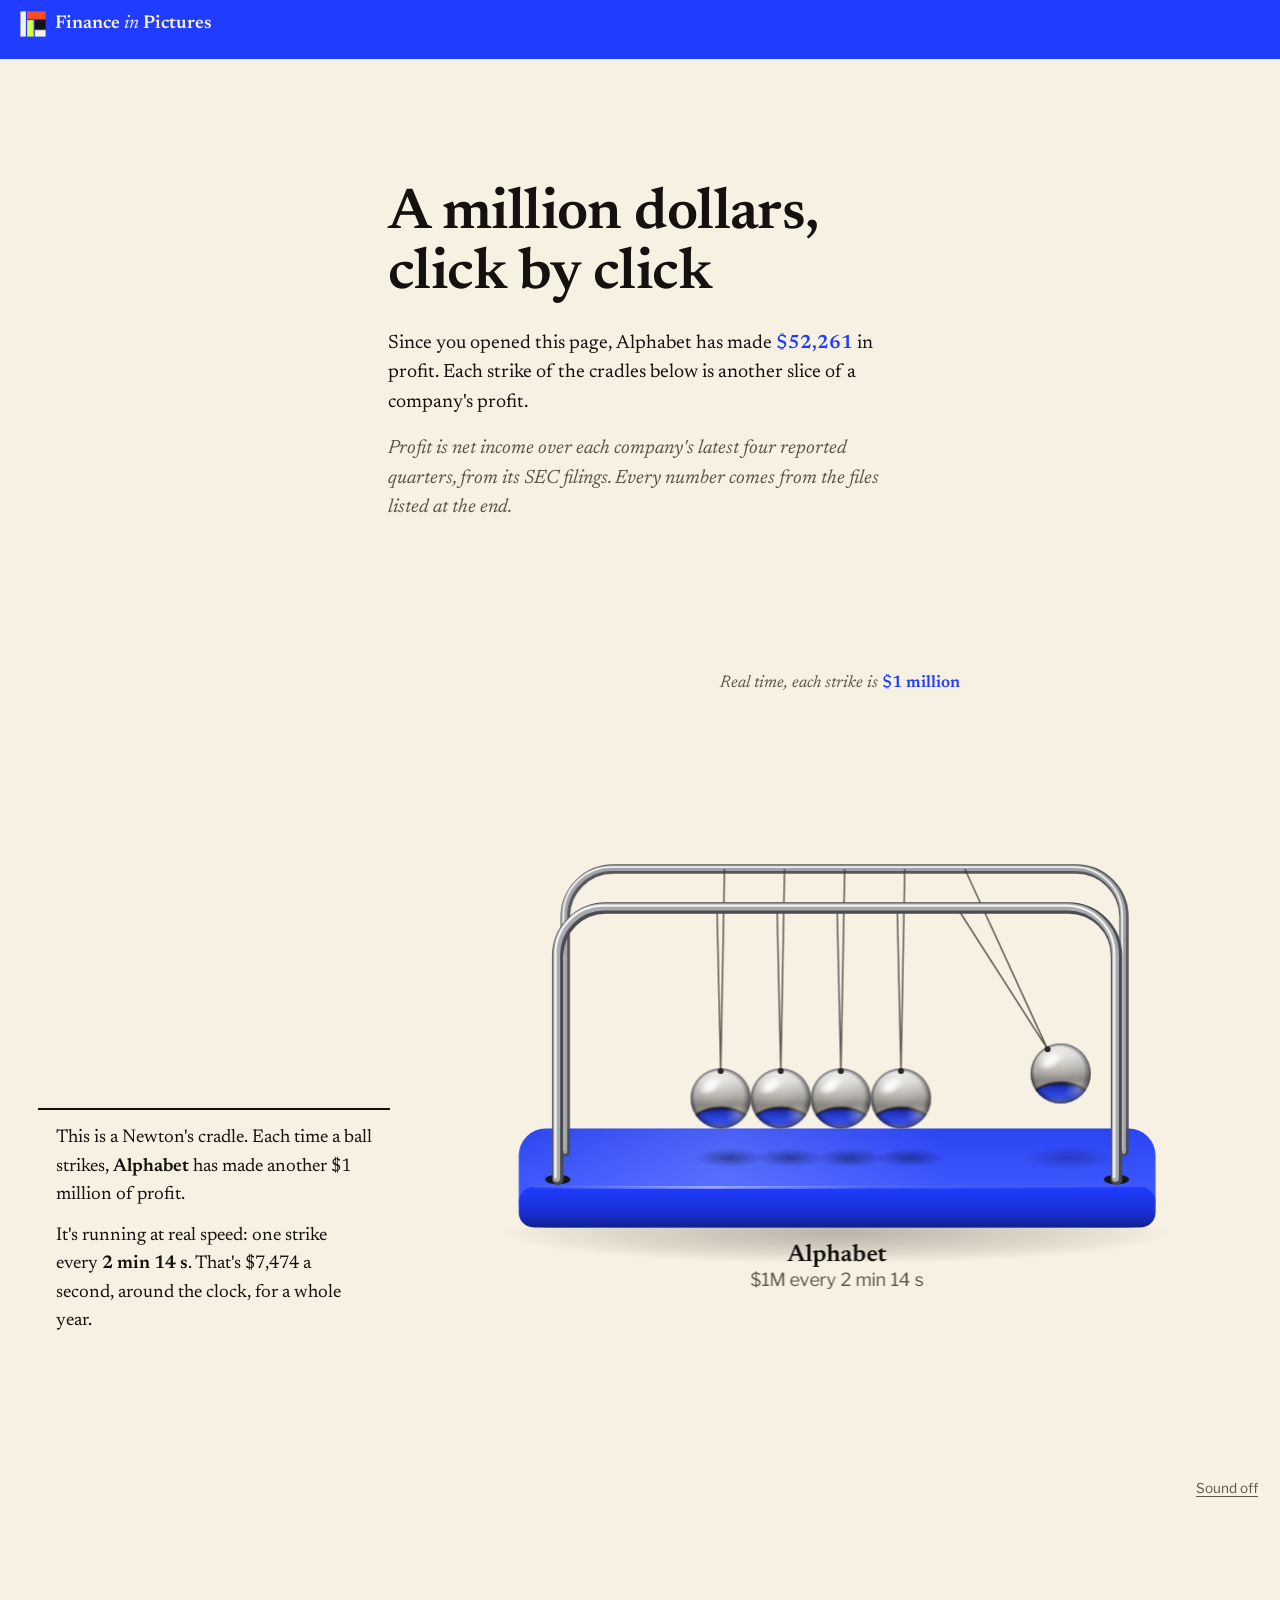
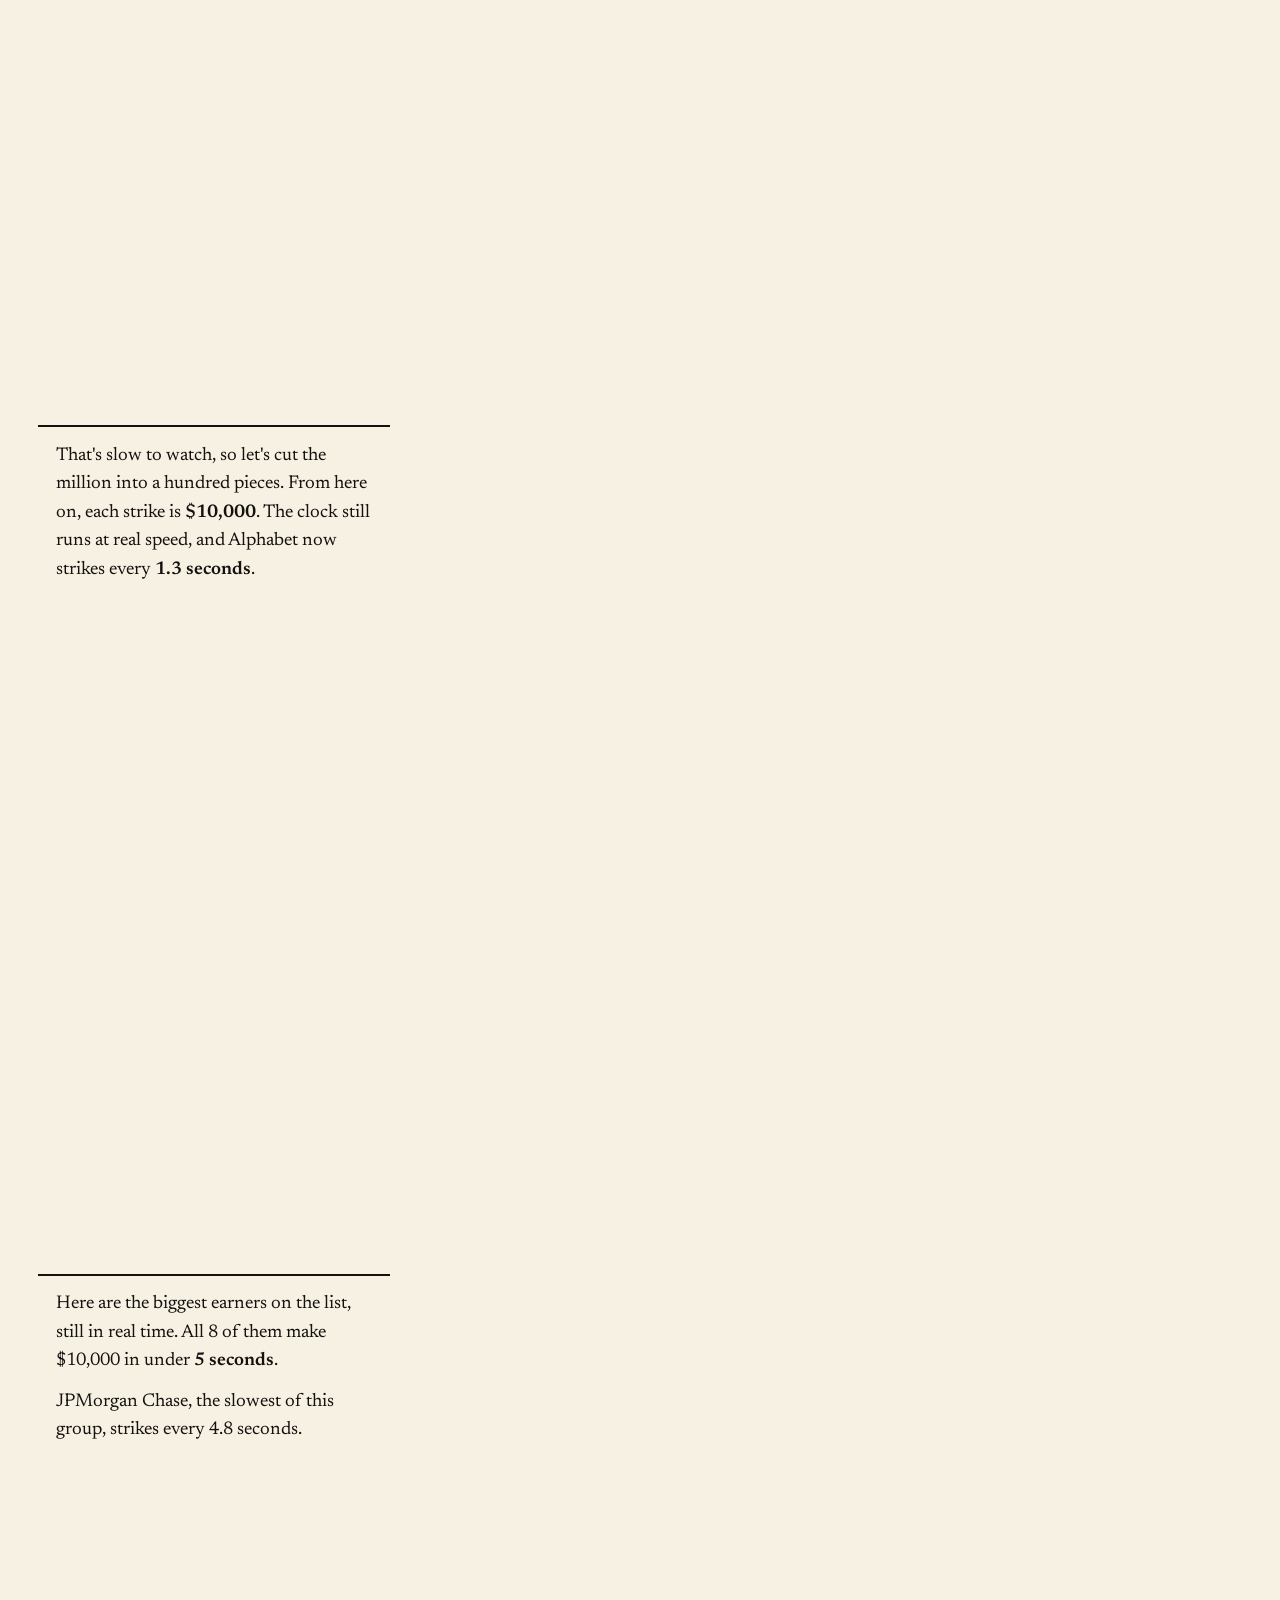
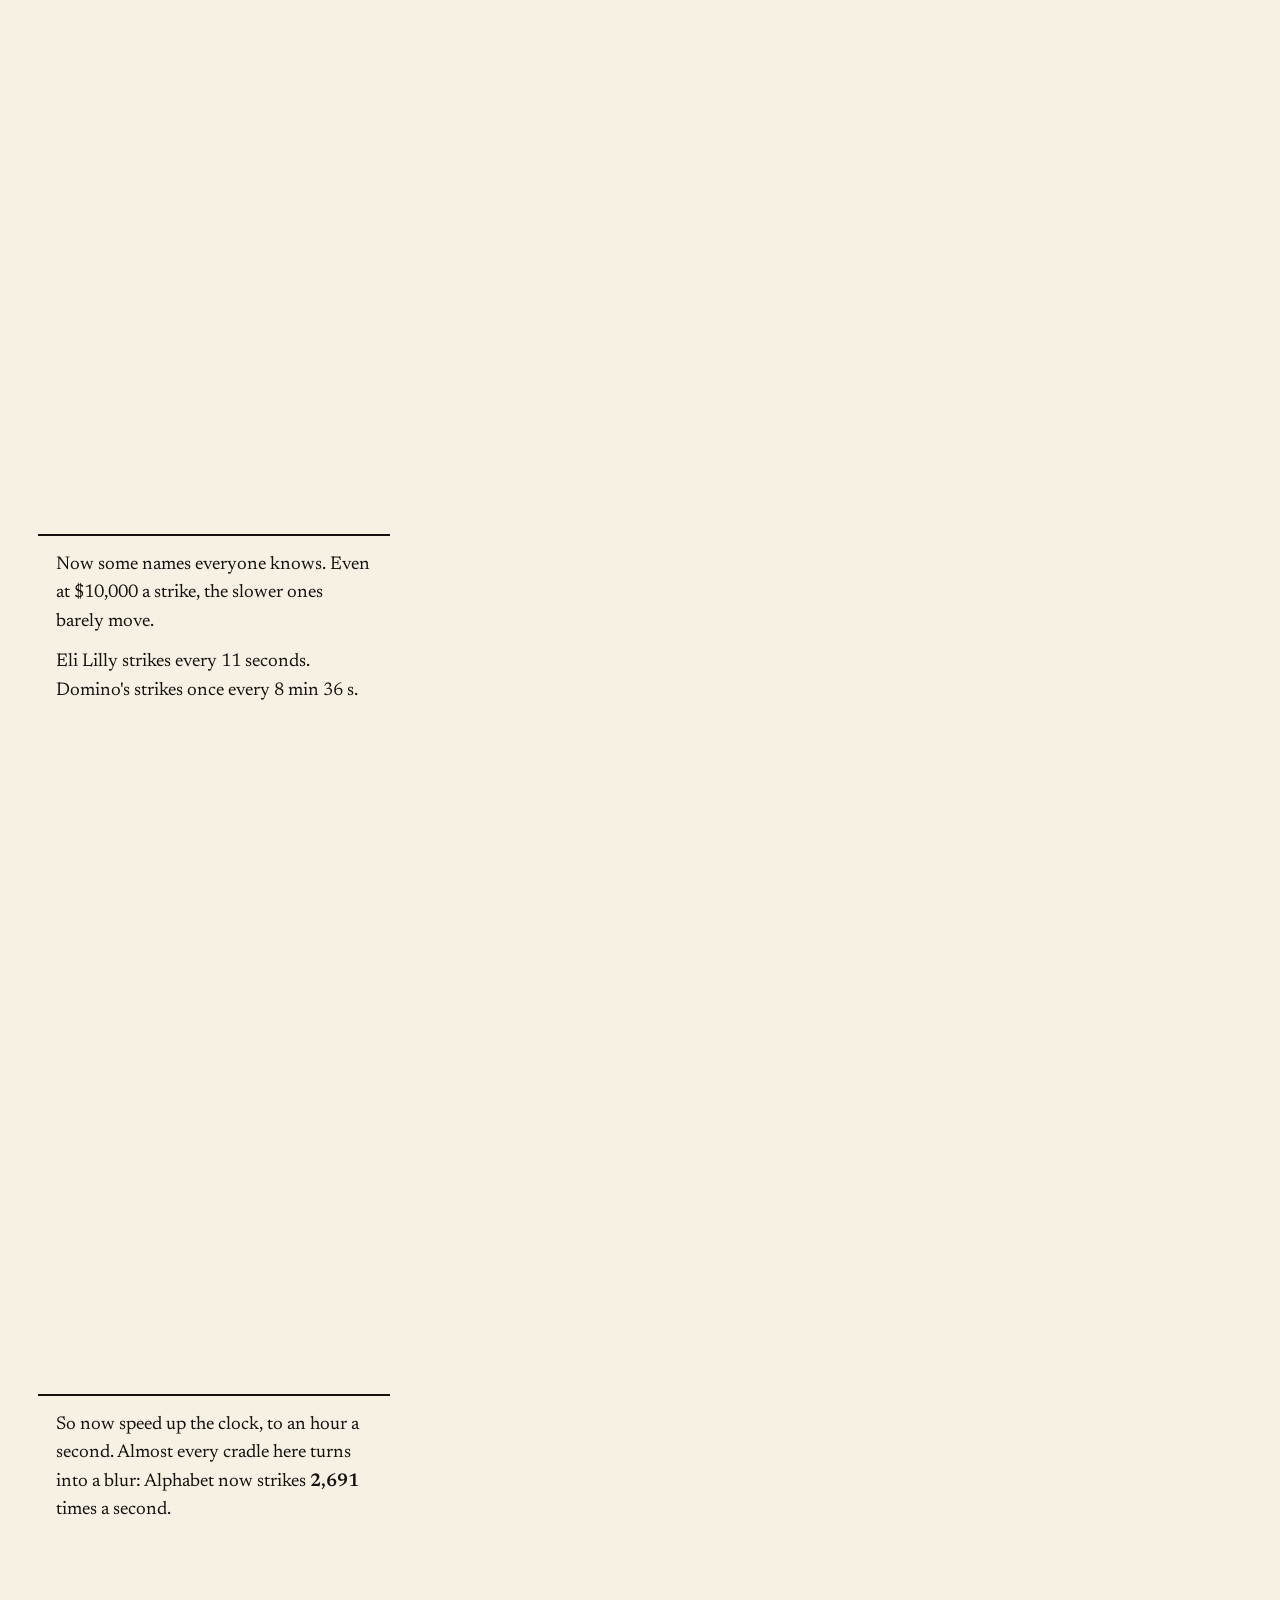
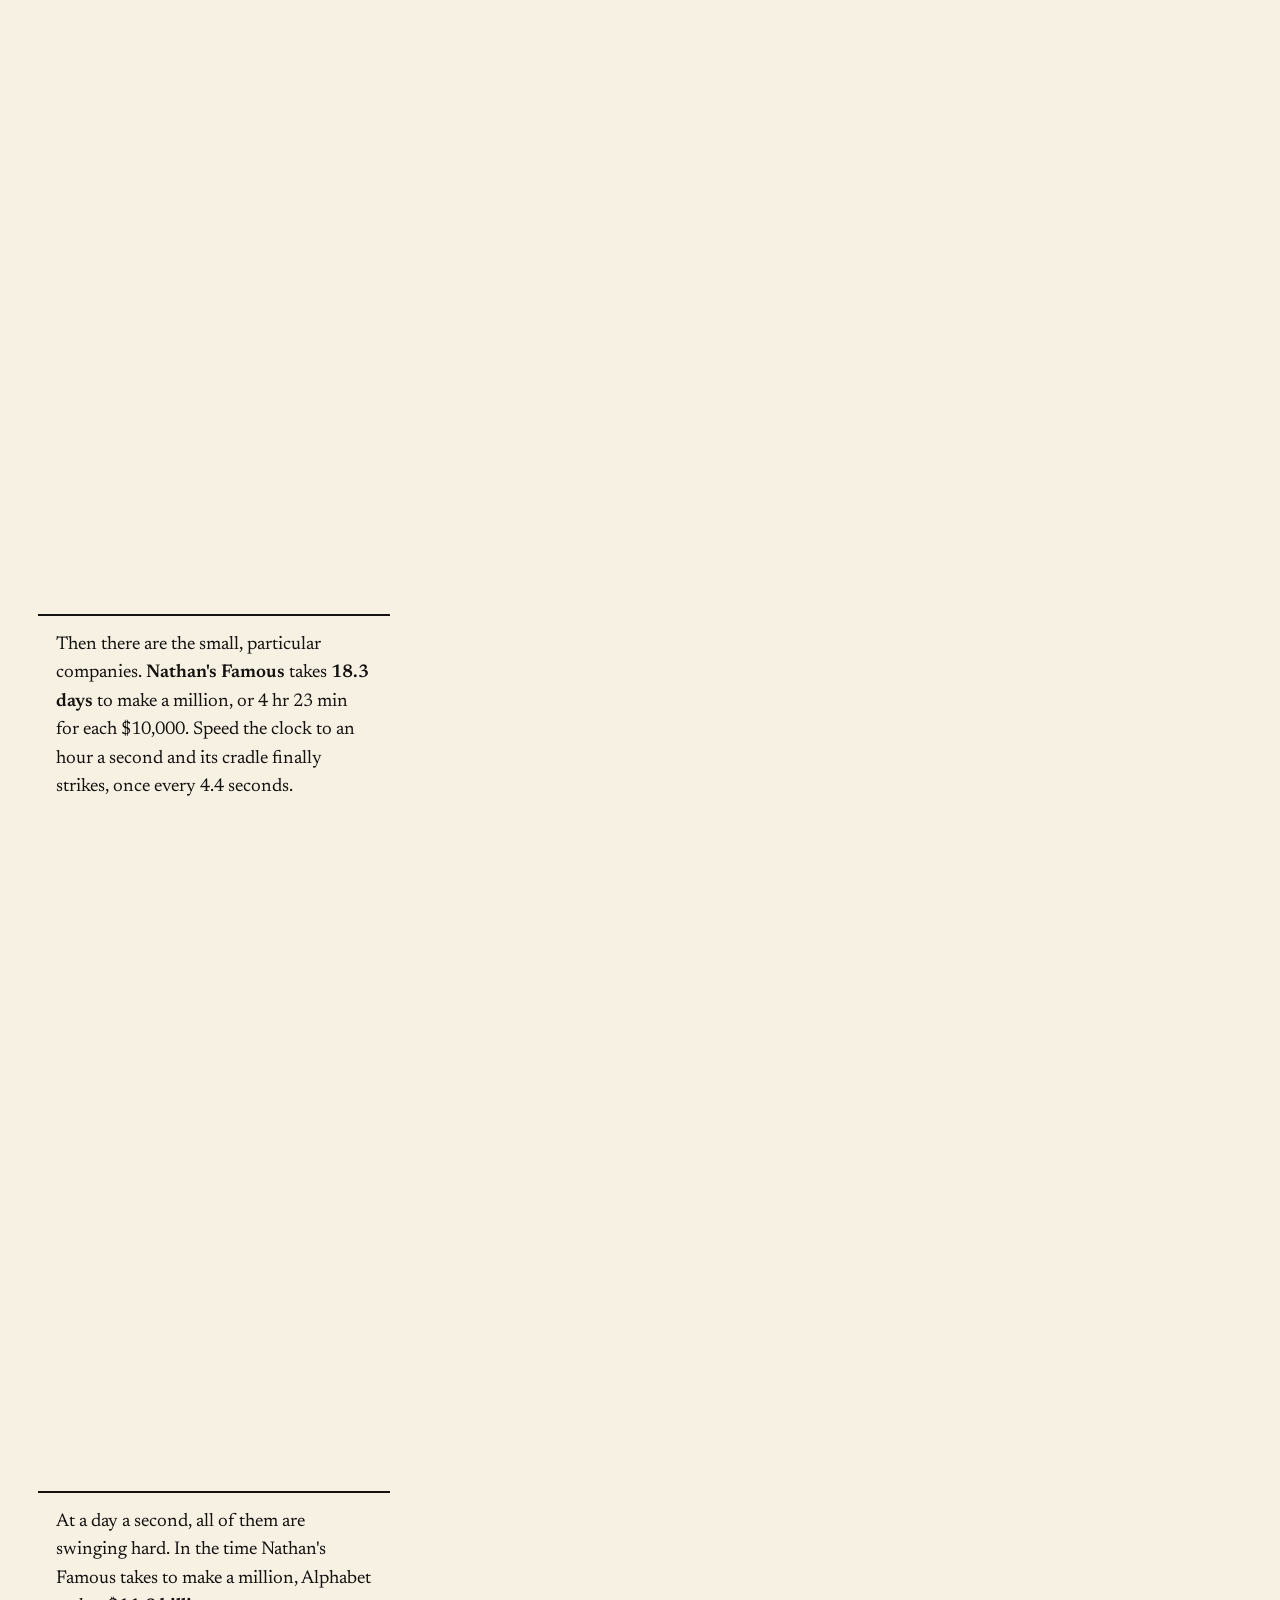
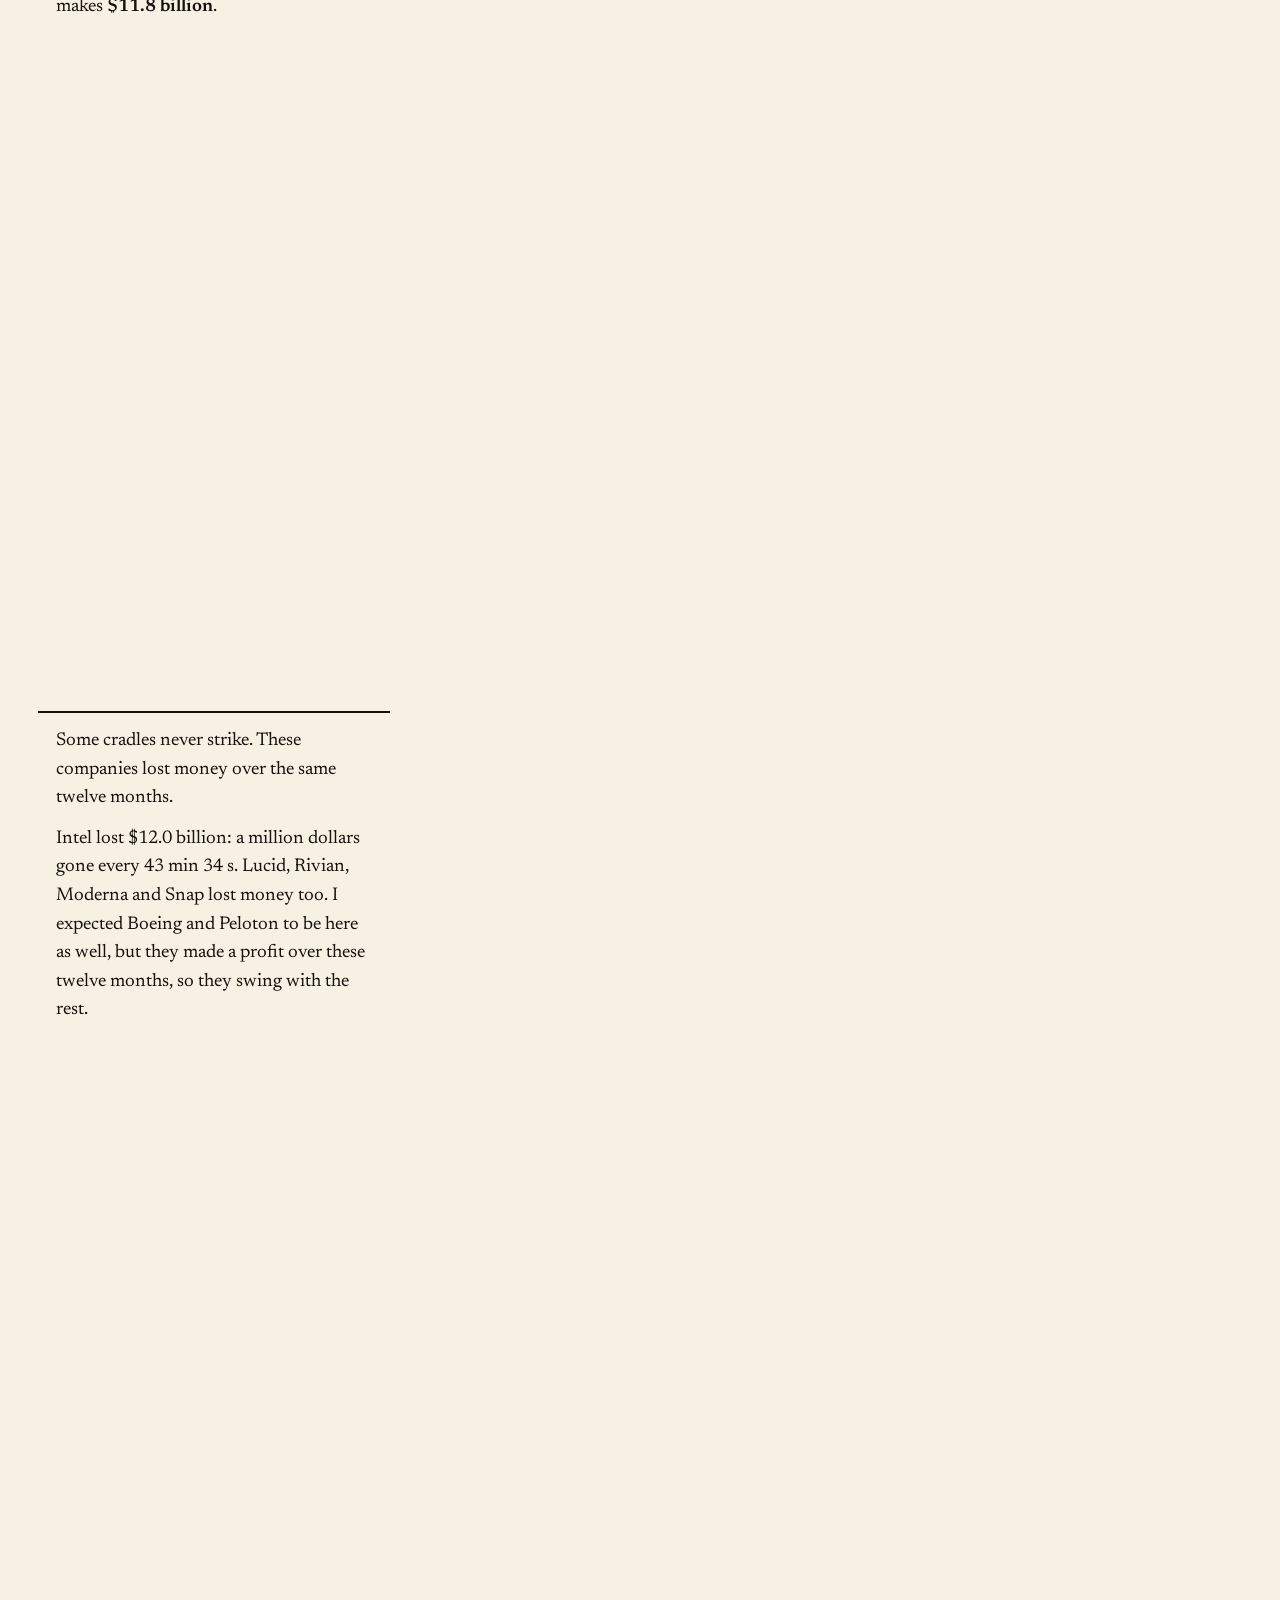
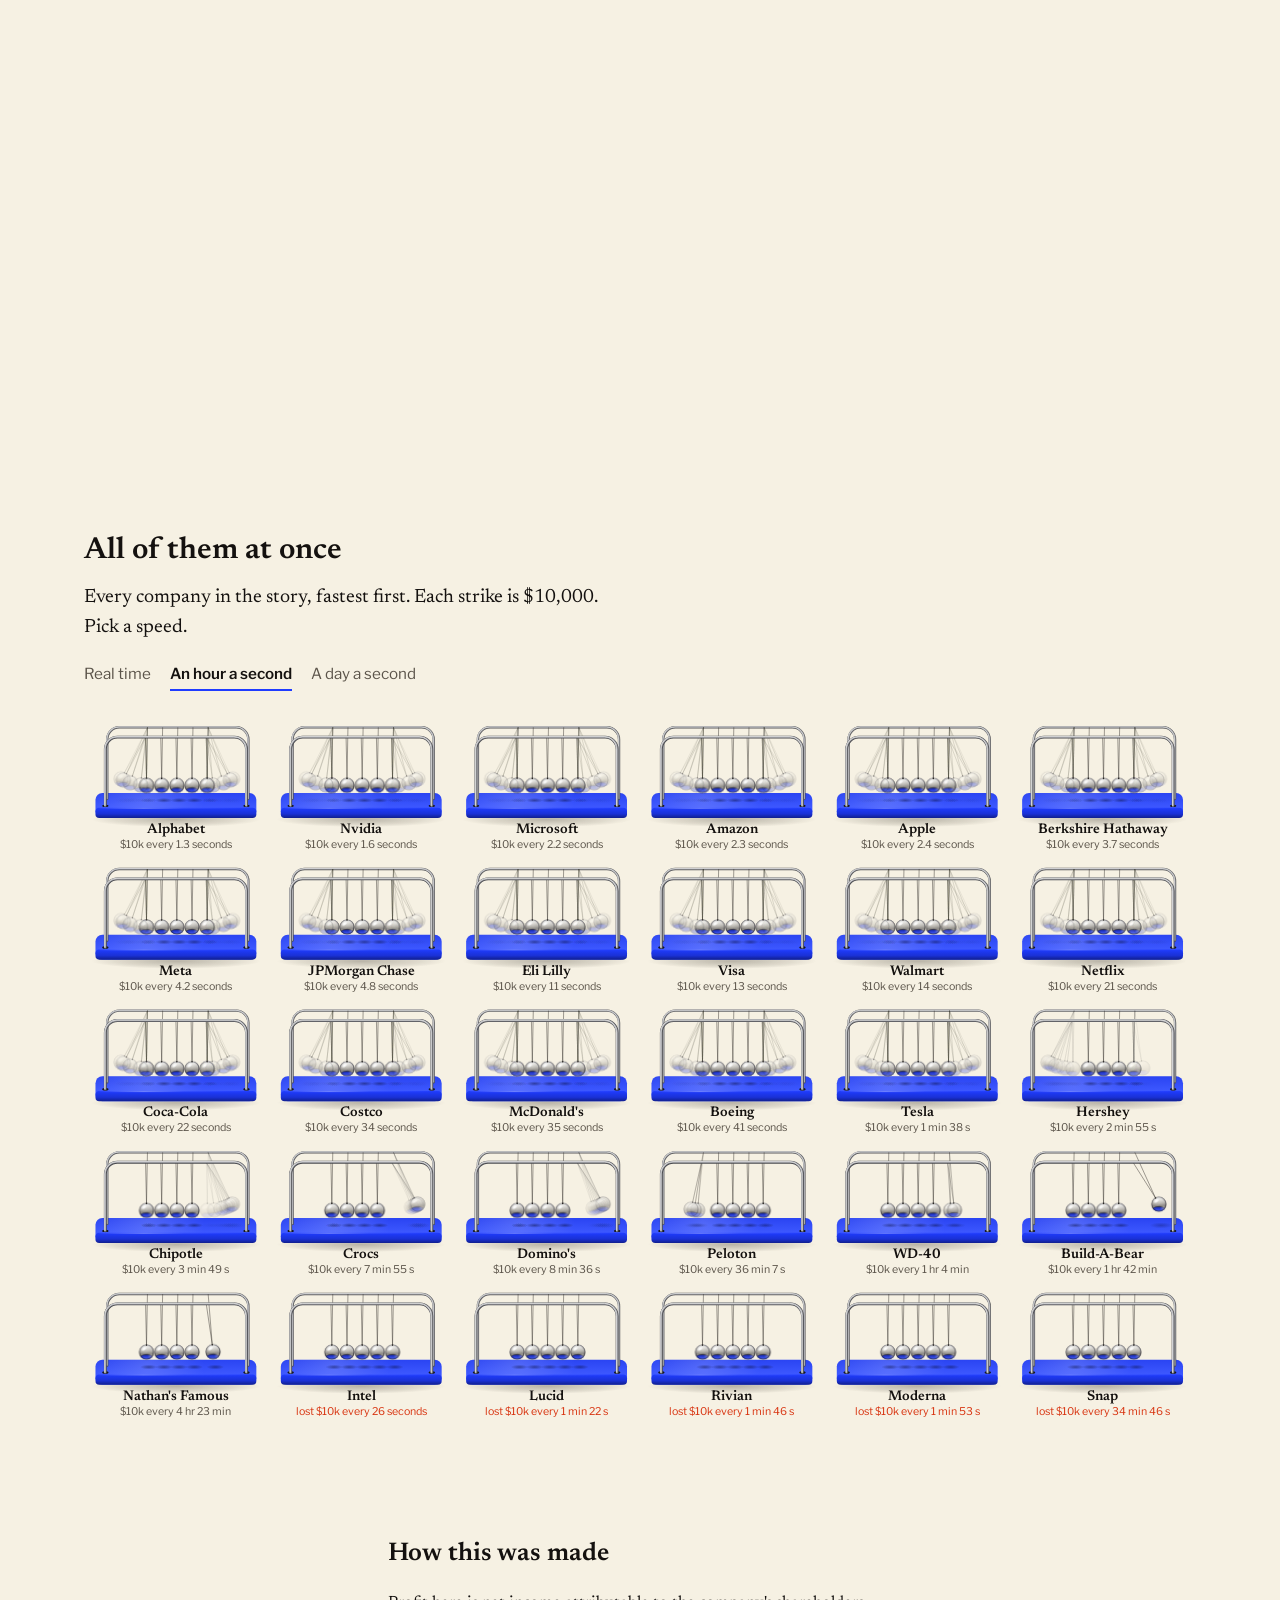
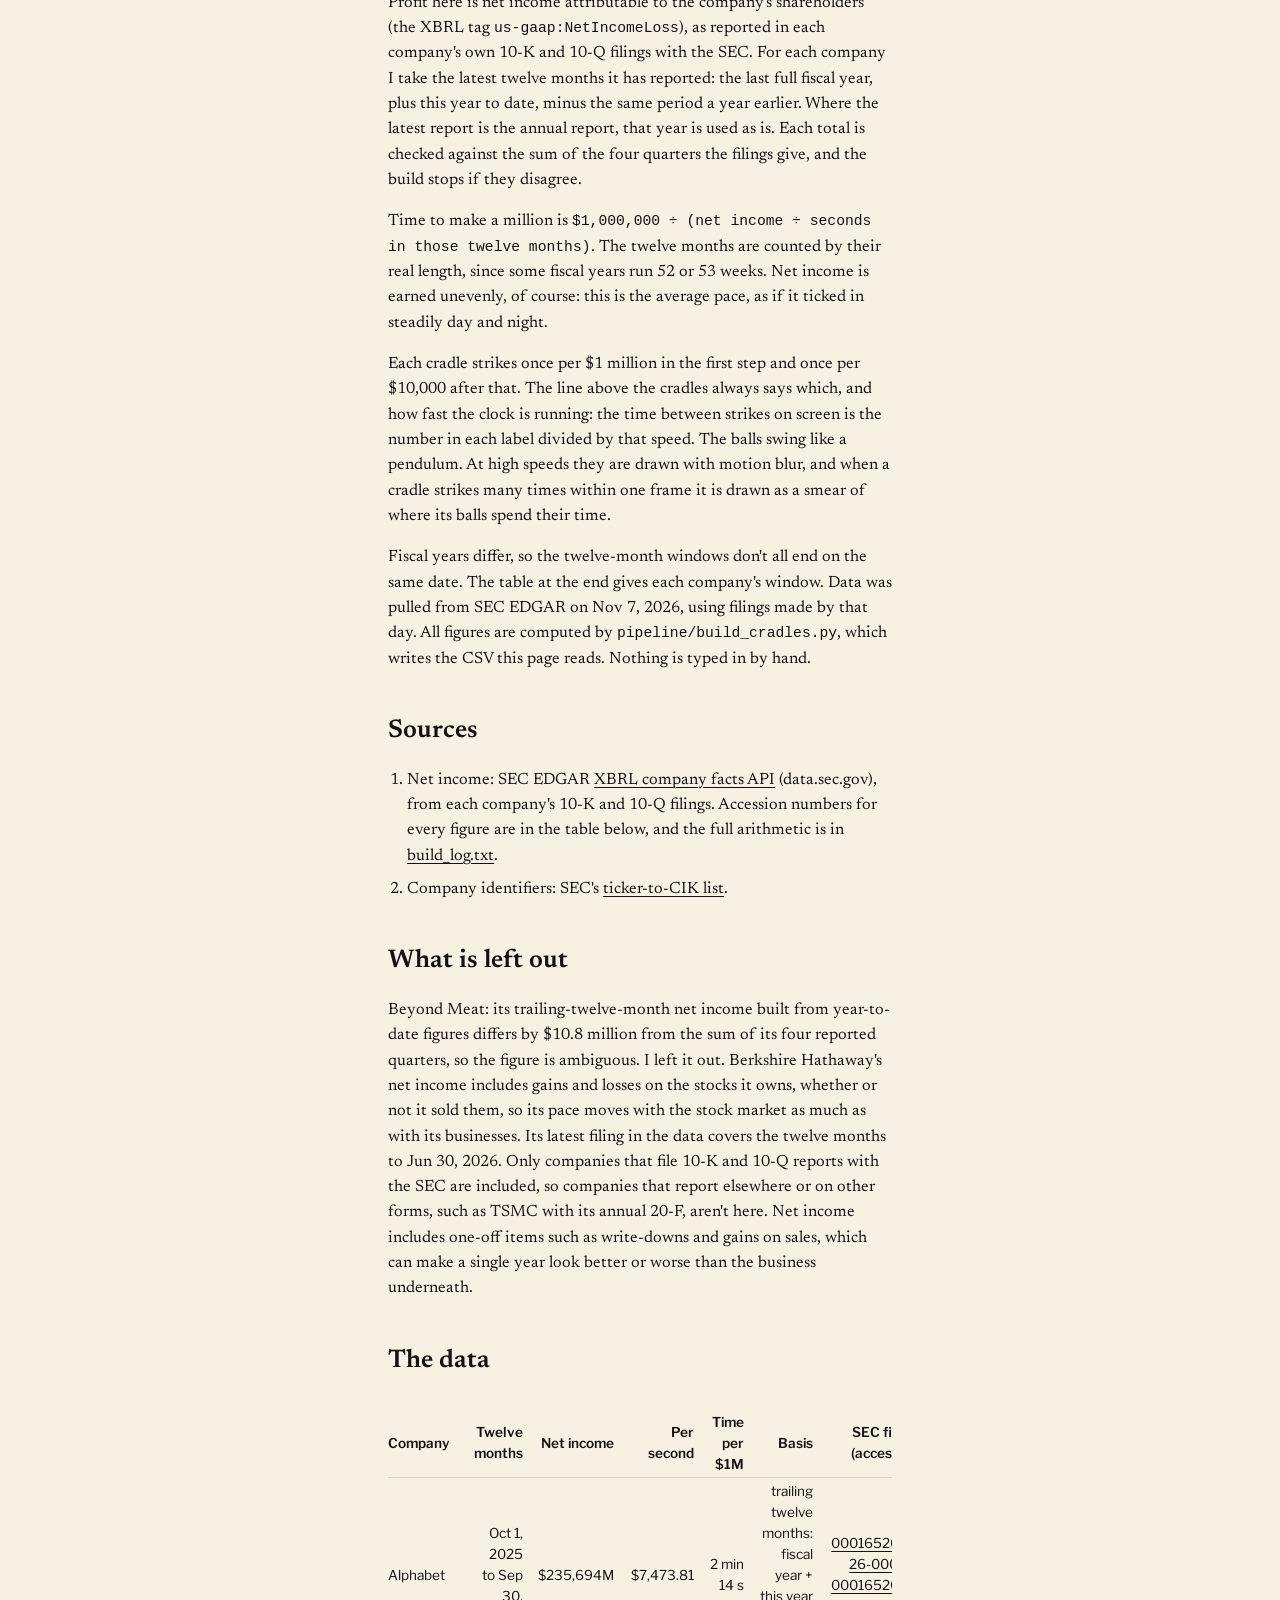
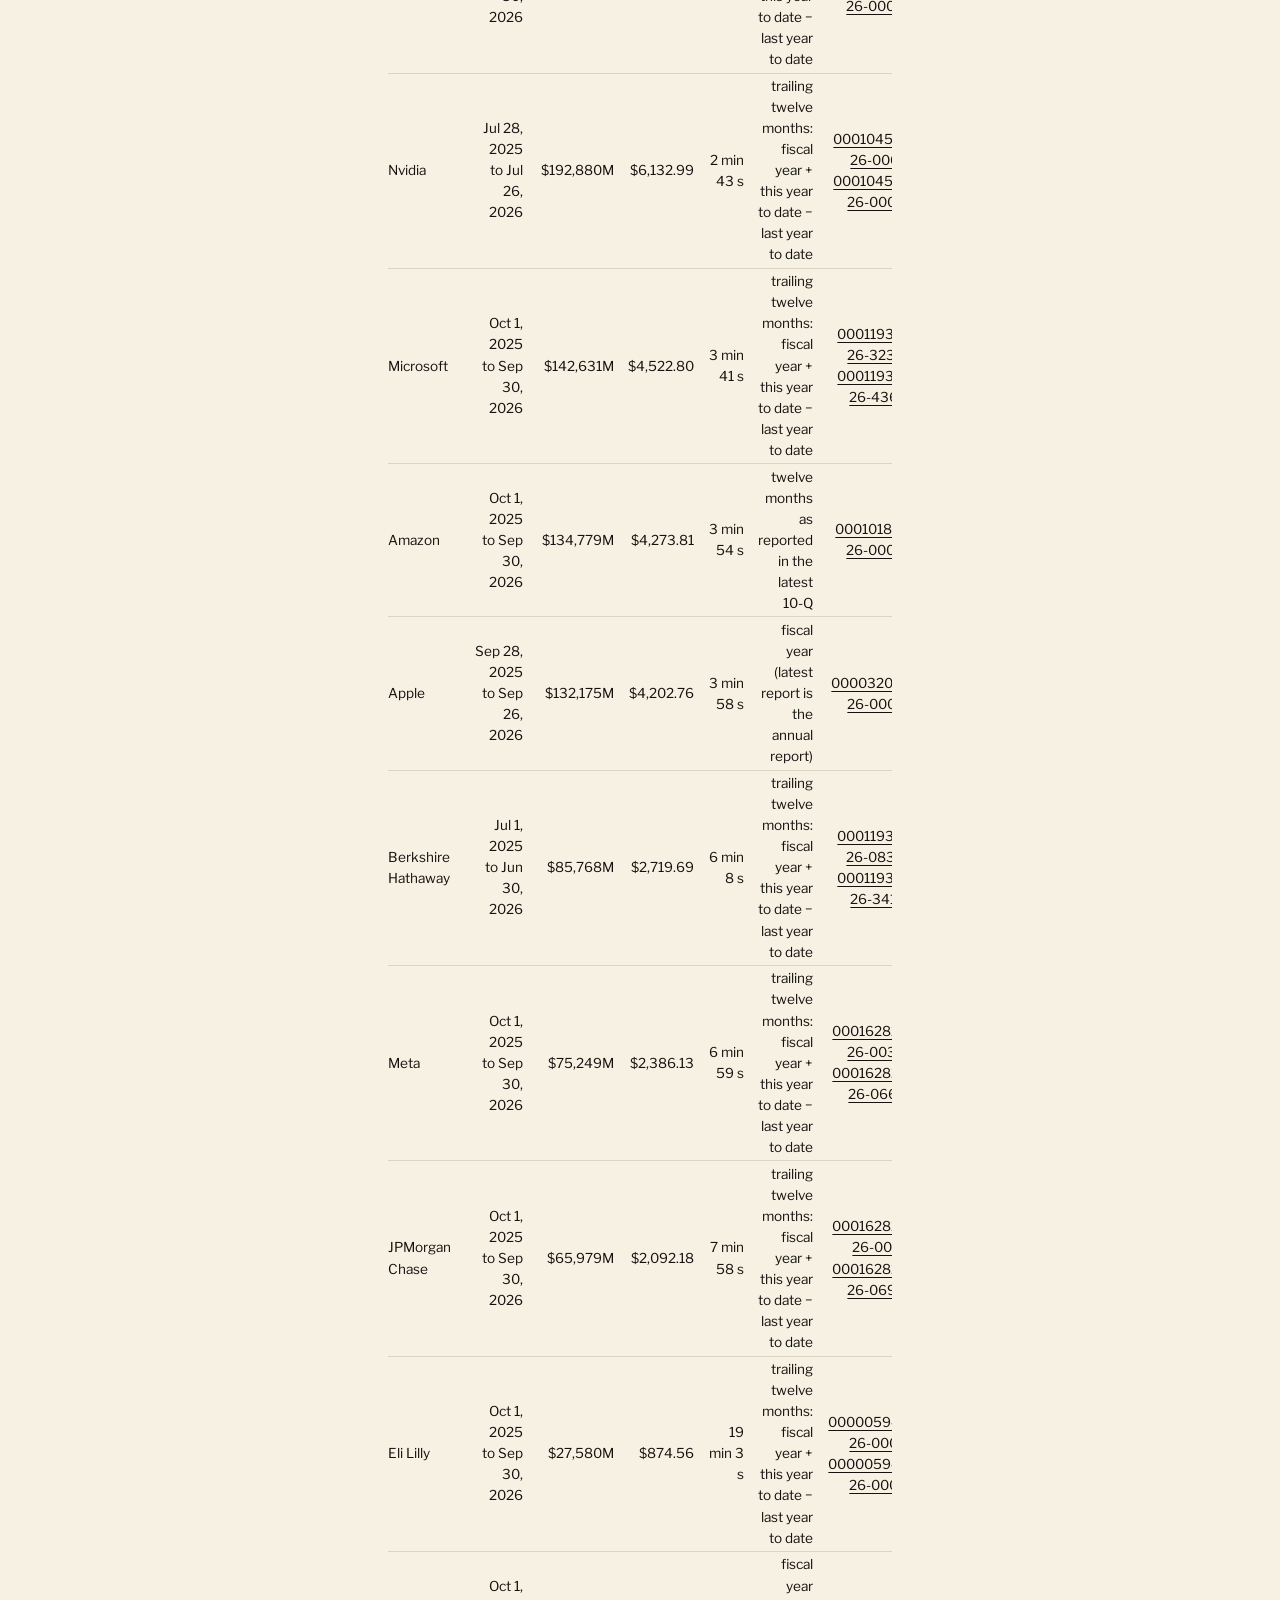
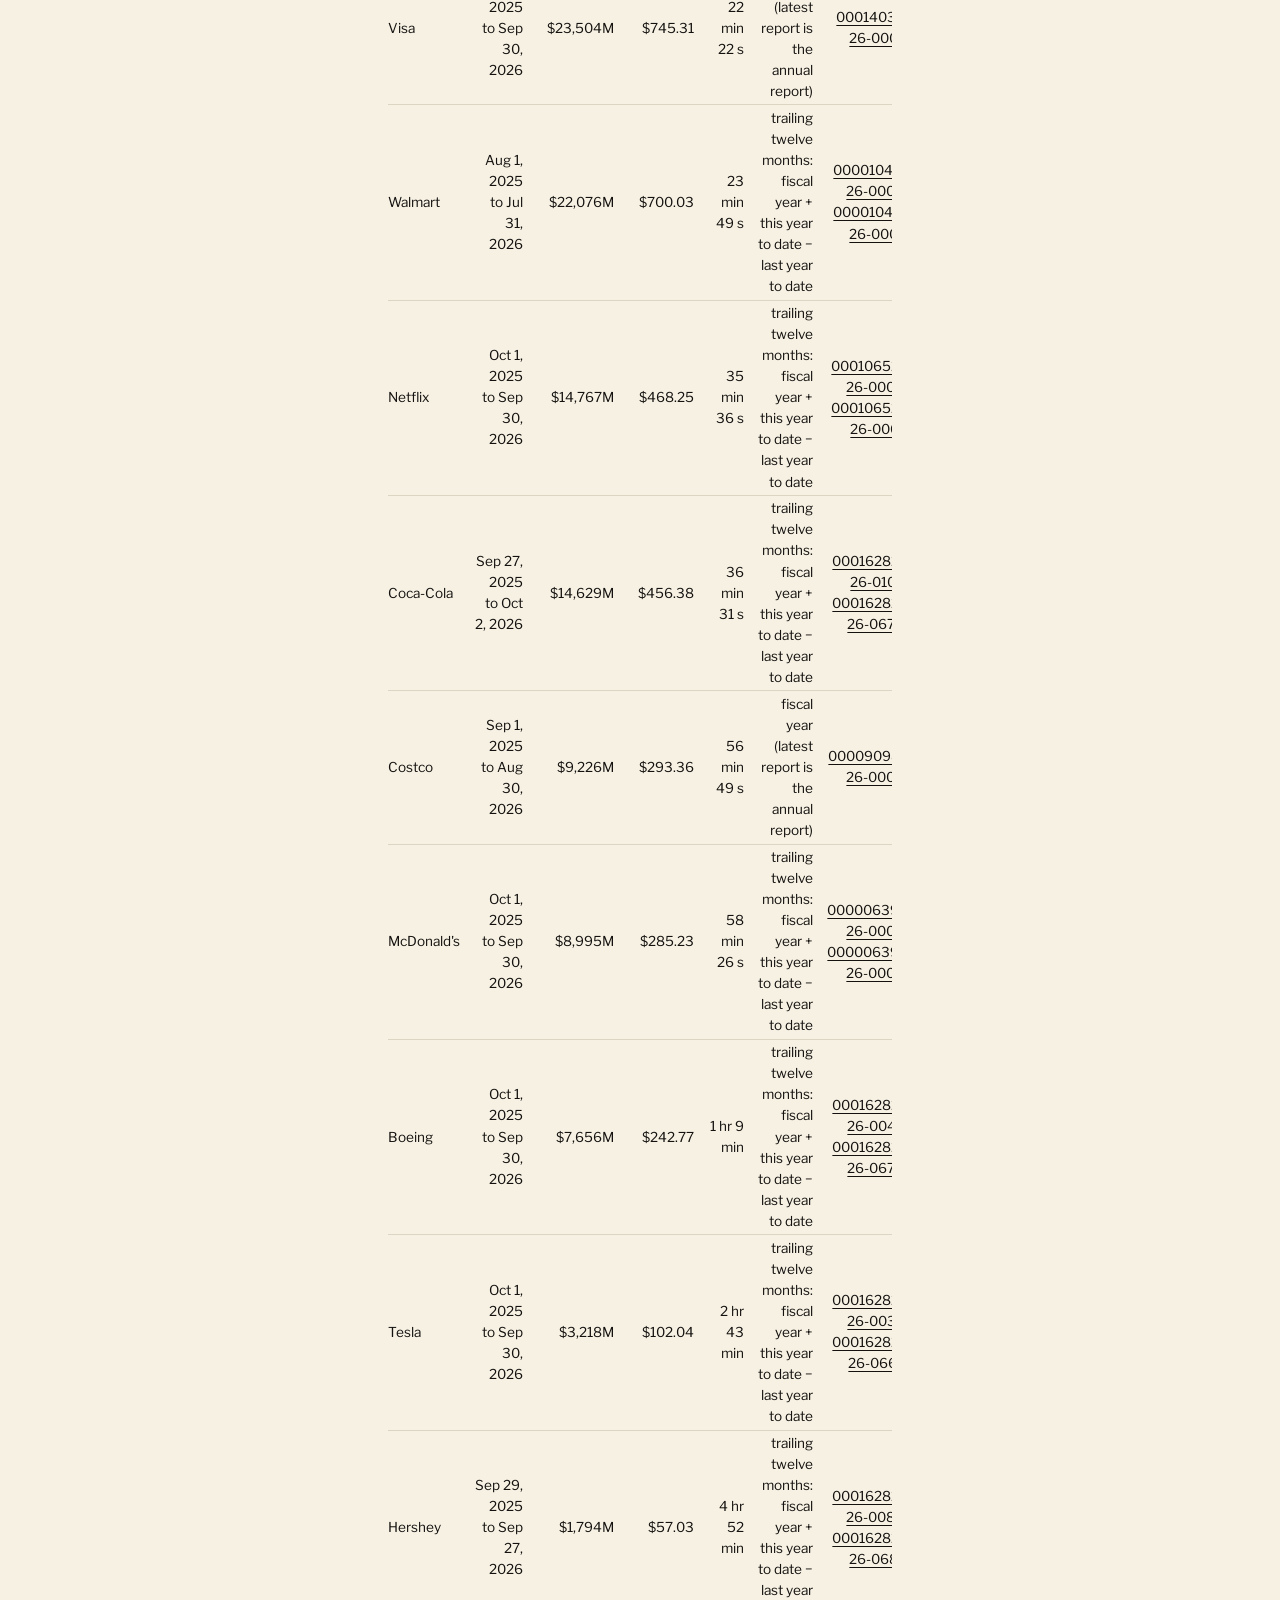
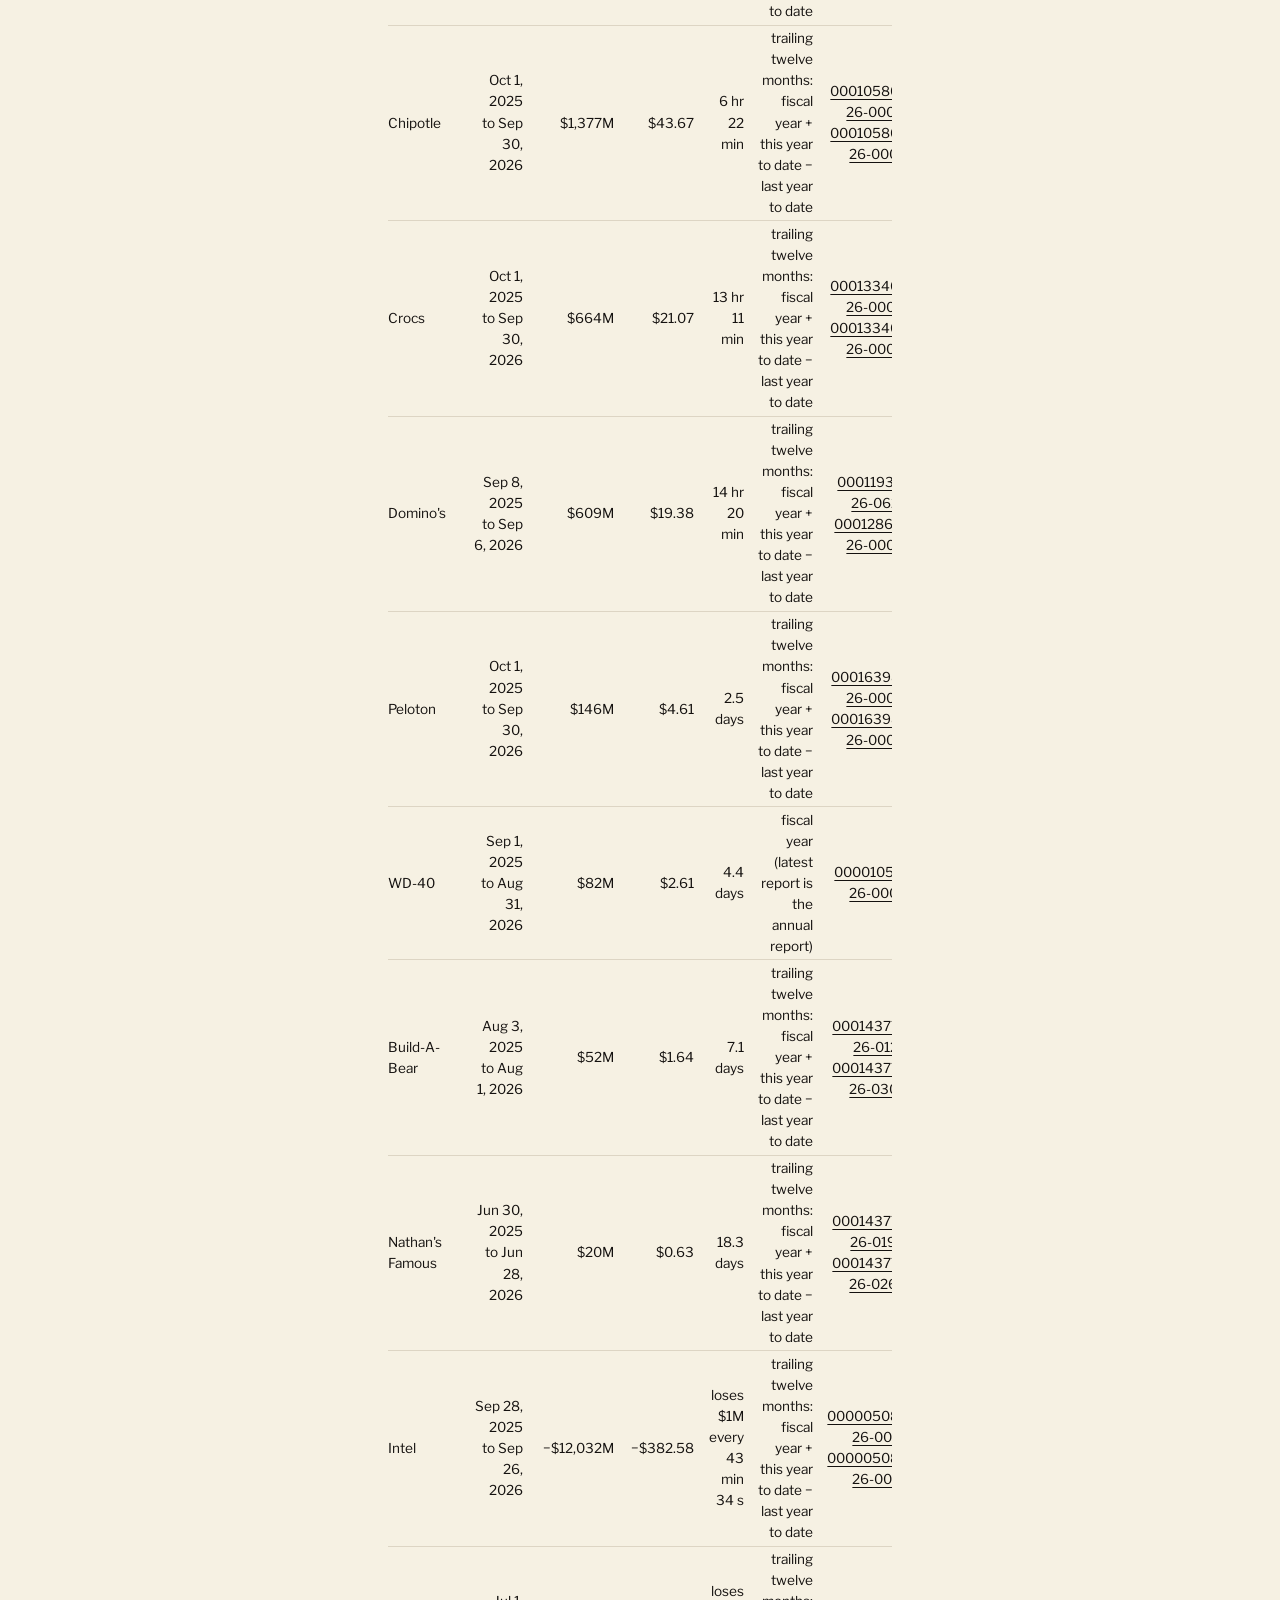
==== stories/cradles/index.html @ 09c618da "Cradles: $10k per strike after the opening $1M step Co-Authored-By: Claude Opus 5.5 <noreply@anthrop" ====
<!doctype html>
<html lang="en">
<head>
  <meta charset="utf-8">
  <meta name="viewport" content="width=device-width, initial-scale=1">
  <title>A million dollars, click by click</title>
  <meta name="description" content="Newton's cradles that strike once for every $1 million of profit a company makes.">
  <link rel="icon" href="../../assets/img/logo.svg" type="image/svg+xml">
  <link rel="icon" href="../../assets/img/favicon-32.png" sizes="32x32">
  <link rel="apple-touch-icon" href="../../assets/img/apple-touch-icon.png">
  <link rel="stylesheet" href="../../assets/css/site.css">
  <style>
    .scrolly .graphic { flex-direction: column; justify-content: flex-start; align-items: center; }
    .scrolly .graphic canvas { width: 100%; height: 56vh; display: block; }
    @media (min-width: 1000px) { .scrolly .graphic { justify-content: center; } .scrolly .graphic canvas { height: min(84vh, 760px); } }
    .clock { font-family: var(--serif); font-style: italic; font-size: 1.05rem; color: var(--ink-soft); min-height: 1.6em; margin: 0 0 0.2rem; text-align: center; width: 100%; }
    .clock b { font-style: normal; font-weight: 600; color: var(--brand); }
    .live { font-variant-numeric: tabular-nums; font-weight: 600; color: var(--brand); }
    .explore { max-width: 72rem; margin: 6vh auto 0; padding: 0 1.25rem; }
    .explore h2 { font-weight: 600; font-size: 1.9rem; margin: 0 0 0.5rem; max-width: var(--measure); }
    .explore > p { max-width: var(--measure); margin: 0 0 1rem; }
    .speeds { display: flex; flex-wrap: wrap; gap: 0.4rem 1.2rem; font-family: var(--label); font-size: 0.95rem; margin: 0.5rem 0 1rem; }
    .speeds button { font: inherit; background: none; border: 0; border-bottom: 2px solid transparent; padding: 0.2rem 0; color: var(--ink-soft); cursor: pointer; }
    .speeds button[aria-pressed="true"] { color: var(--ink); border-bottom-color: var(--brand); font-weight: 600; }
    .speeds button:hover { color: var(--brand); }
    #all { width: 100%; display: block; }
    .sound { position: absolute; right: 1rem; bottom: 1rem; font-family: var(--label); font-size: 0.85rem; background: none; border: 0; color: var(--ink-soft); cursor: pointer; pointer-events: auto; text-decoration: underline; text-underline-offset: 3px; }
  </style>
</head>
<body>
  <nav class="masthead"><a href="../../index.html"><span>Finance <i>in</i> Pictures</span></a></nav>

  <header class="lede">
    <h1>A million dollars, click by click</h1>
    <p>Since you opened this page, <span data-fill="fastest">…</span> has made <span class="live" data-live="fastest">…</span> in profit. Each strike of the cradles below is another slice of a company's profit.</p>
    <p class="byline">Profit is net income over each company's latest four reported quarters, from its SEC filings. Every number comes from the files listed at the end.</p>
  </header>

  <section class="scrolly">
    <figure class="graphic">
      <p class="clock" id="clock" aria-live="polite"></p>
      <canvas id="stage" role="img" aria-label="Newton's cradles, one per company, each striking once per million dollars of profit"></canvas>
      <button class="sound" id="sound" type="button" aria-pressed="false">Sound off</button>
    </figure>
    <div class="steps">
      <div class="step"><p>This is a Newton's cradle. Each time a ball strikes, <b data-fill="fastest">…</b> has made another $1 million of profit.</p>
        <p>It's running at real speed: one strike every <b data-fill="fastest-interval">…</b>. That's <span data-fill="fastest-rate">…</span> a second, around the clock, for a whole year.</p></div>
      <div class="step"><p>That's slow to watch, so let's cut the million into a hundred pieces. From here on, each strike is <b>$10,000</b>. The clock still runs at real speed, and <span data-fill="fastest">…</span> now strikes every <b data-fill="fastest-unit">…</b>.</p></div>
      <div class="step"><p>Here are the biggest earners on the list, still in real time. All <span data-fill="giants-n">…</span> of them make $10,000 in under <b data-fill="giants-max">…</b>.</p>
        <p data-fill="giants-note">…</p></div>
      <div class="step"><p>Now some names everyone knows. Even at $10,000 a strike, the slower ones barely move.</p>
        <p data-fill="brands-note">…</p></div>
      <div class="step"><p>So now speed up the clock, to an hour a second. Almost every cradle here turns into a blur: <span data-fill="fastest">…</span> now strikes <b data-fill="fastest-hour">…</b> times a second.</p></div>
      <div class="step"><p>Then there are the small, particular companies. <b data-fill="slowest">…</b> takes <b data-fill="slowest-interval">…</b> to make a million, or <span data-fill="slowest-unit">…</span> for each $10,000. Speed the clock to an hour a second and its cradle finally strikes, once every <span data-fill="slowest-hour">…</span>.</p></div>
      <div class="step"><p>At a day a second, all of them are swinging hard. In the time <span data-fill="slowest">…</span> takes to make a million, <span data-fill="fastest">…</span> makes <b data-fill="ratio">…</b>.</p></div>
      <div class="step"><p>Some cradles never strike. These companies lost money over the same twelve months.</p>
        <p data-fill="loss-note">…</p></div>
    </div>
  </section>

  <section class="explore" id="explore">
    <h2>All of them at once</h2>
    <p>Every company in the story, fastest first. Each strike is $10,000. Pick a speed.</p>
    <div class="speeds" role="group" aria-label="Clock speed">
      <button type="button" data-speed="1">Real time</button>
      <button type="button" data-speed="3600" aria-pressed="true">An hour a second</button>
      <button type="button" data-speed="86400">A day a second</button>
    </div>
    <canvas id="all" role="img" aria-label="All the companies' cradles in a grid"></canvas>
  </section>

  <section class="method" id="method">
    <h2>How this was made</h2>
    <p>Profit here is net income attributable to the company's shareholders (the XBRL tag <code>us-gaap:NetIncomeLoss</code>), as reported in each company's own 10-K and 10-Q filings with the SEC. For each company I take the latest twelve months it has reported: the last full fiscal year, plus this year to date, minus the same period a year earlier. Where the latest report is the annual report, that year is used as is. Each total is checked against the sum of the four quarters the filings give, and the build stops if they disagree.</p>
    <p>Time to make a million is <code>$1,000,000 ÷ (net income ÷ seconds in those twelve months)</code>. The twelve months are counted by their real length, since some fiscal years run 52 or 53 weeks. Net income is earned unevenly, of course: this is the average pace, as if it ticked in steadily day and night.</p>
    <p>Each cradle strikes once per $1 million in the first step and once per $10,000 after that. The line above the cradles always says which, and how fast the clock is running: the time between strikes on screen is the number in each label divided by that speed. The balls swing like a pendulum. At high speeds they are drawn with motion blur, and when a cradle strikes many times within one frame it is drawn as a smear of where its balls spend their time.</p>
    <p>Fiscal years differ, so the twelve-month windows don't all end on the same date. The table at the end gives each company's window. Data was pulled from SEC EDGAR on <span data-fill="as-of">…</span>, using filings made by that day. All figures are computed by <code>pipeline/build_cradles.py</code>, which writes the CSV this page reads. Nothing is typed in by hand.</p>

    <h2>Sources</h2>
    <ol>
      <li>Net income: SEC EDGAR <a href="https://www.sec.gov/search-filings/edgar-application-programming-interfaces">XBRL company facts API</a> (data.sec.gov), from each company's 10-K and 10-Q filings. Accession numbers for every figure are in the table below, and the full arithmetic is in <a href="data/build_log.txt">build_log.txt</a>.</li>
      <li>Company identifiers: SEC's <a href="https://www.sec.gov/files/company_tickers.json">ticker-to-CIK list</a>.</li>
    </ol>

    <h2>What is left out</h2>
    <p id="gaps">…</p>

    <h2>The data</h2>
    <div id="table" class="wide-table"></div>
  </section>

  <script src="../../assets/js/d3.min.js"></script>
  <script type="module" src="story.js"></script>
</body>
</html>
---- assets/css/site.css ----
/* Shared styles for every story on the site.
   Style rules (see project memory "style-guide"): sentence-case serif headlines,
   no all-caps kicker labels, no stacks of small subheads, no boxed caveat panels.
   Prose carries the story; labels sit on the marks. */

@font-face { font-family: "Newsreader"; src: url("../fonts/newsreader-latin-400-normal.woff2") format("woff2"); font-weight: 400; font-style: normal; font-display: swap; }
@font-face { font-family: "Newsreader"; src: url("../fonts/newsreader-latin-400-italic.woff2") format("woff2"); font-weight: 400; font-style: italic; font-display: swap; }
@font-face { font-family: "Newsreader"; src: url("../fonts/newsreader-latin-600-normal.woff2") format("woff2"); font-weight: 600; font-style: normal; font-display: swap; }
@font-face { font-family: "Libre Franklin"; src: url("../fonts/libre-franklin-latin-400-normal.woff2") format("woff2"); font-weight: 400; font-display: swap; }
@font-face { font-family: "Libre Franklin"; src: url("../fonts/libre-franklin-latin-600-normal.woff2") format("woff2"); font-weight: 600; font-display: swap; }

:root {
  /* Finance in Pictures palette (treemap logo, 2026-11-06) */
  --paper: #f6f1e3;     /* cream */
  --ink: #14110f;
  --ink-soft: #5b544a;
  --rule: #ddd5c4;
  --brand: #1f3cff;     /* cobalt: the masthead and the main data series */
  --brand-soft: #c6cdfb;/* cobalt, faded: marks pushed to the background */
  --citron: #d7ff3c;    /* highlight, used sparingly, never for text on cream */
  --loss: #ff4b23;      /* tomato: value that is gone */
  --loss-text: #d8330f; /* tomato dark enough to read as text on cream */
  --serif: "Newsreader", Georgia, serif;
  --label: "Libre Franklin", "Helvetica Neue", Arial, sans-serif;
  --measure: 34rem;
}

* { box-sizing: border-box; }
html { background: var(--paper); color: var(--ink); }
body { margin: 0; font-family: var(--serif); font-size: 1.2rem; line-height: 1.55; -webkit-font-smoothing: antialiased; }
a { color: inherit; text-decoration-thickness: 1px; text-underline-offset: 3px; }
a:hover { color: var(--brand); }

/* Masthead: cobalt bar, treemap mark, name in the serif. */
.masthead { background: var(--brand); padding: 0.7rem 1.25rem; }
.masthead a { display: inline-flex; align-items: center; gap: 0.6rem; color: var(--paper); text-decoration: none; font-family: var(--serif); font-weight: 600; font-size: 1.15rem; line-height: 1; }
.masthead a:hover { color: var(--paper); }
.masthead a::before { content: ""; width: 1.6rem; height: 1.6rem; background: url("../img/logo-mark.svg") center / contain no-repeat; }
.masthead i { font-weight: 400; }

.lede { max-width: var(--measure); margin: 14vh auto 10vh; padding: 0 1.25rem; }
.lede h1 { font-weight: 600; font-size: clamp(2.3rem, 6vw, 3.6rem); line-height: 1.04; letter-spacing: -0.01em; margin: 0 0 1.5rem; }
.lede p { margin: 0 0 1rem; }
.byline { font-style: italic; color: var(--ink-soft); }

/* Scrollytelling: a sticky graphic with prose steps scrolling over it. */
.scrolly { position: relative; }
.scrolly .graphic { margin: 0; position: sticky; top: 0; height: 100vh; width: 100%; display: flex; align-items: flex-start; justify-content: center; padding: 3vh 2vw 0; }
.scrolly .graphic svg { width: 100%; height: 56vh; overflow: visible; }
.scrolly .steps { position: relative; margin-top: -100vh; padding-bottom: 40vh; pointer-events: none; }
.step { max-width: 90vw; margin: 0 auto 75vh; padding: 0.9rem 1.1rem; background: rgba(246, 241, 227, 0.95); border-top: 2px solid var(--ink); pointer-events: auto; font-size: 1.08rem; }
.step:first-child { margin-top: 72vh; }
.step p { margin: 0; }
.step p + p { margin-top: 0.75rem; }
@media (min-width: 1000px) {
  /* Wide screens: prose in a left column, the graphic beside it, never under it. */
  .scrolly .graphic { align-items: center; padding: 0 3vw 0 calc(3vw + 25rem); }
  .scrolly .graphic svg { height: min(84vh, 720px); }
  .step { width: 22rem; margin: 0 0 75vh 3vw; font-size: 1.15rem; }
  .step:first-child { margin-top: 55vh; }
}

/* Chart text: one quiet sans for anything that sits on the marks. */
.chart text { font-family: var(--label); font-size: 13px; fill: var(--ink-soft); }
.chart .axis path, .chart .axis line { stroke: var(--rule); }
.chart .axis text { font-size: 12px; }
.chart .note { fill: var(--ink); font-size: 14px; }
.chart .note-strong { fill: var(--ink); font-weight: 600; font-size: 15px; }
.chart .pending { font-family: var(--serif); font-style: italic; font-size: 18px; fill: var(--ink-soft); }

.tooltip { position: fixed; pointer-events: none; font-family: var(--label); font-size: 13px; background: var(--ink); color: var(--paper); padding: 0.35rem 0.55rem; opacity: 0; transition: opacity 120ms; }

/* Method and sources: plain running text, footnote style. No boxes. */
.method { max-width: var(--measure); margin: 10vh auto 12vh; padding: 0 1.25rem; font-size: 1.02rem; }
.method h2 { font-weight: 600; font-size: 1.6rem; margin: 2.5rem 0 0.75rem; }
.method ol, .method ul { padding-left: 1.2rem; }
.method li { margin-bottom: 0.5rem; }
.method code { font-size: 0.9em; background: none; }
.method table { border-collapse: collapse; font-family: var(--label); font-size: 0.85rem; margin: 1rem 0; }
.method td, .method th { padding: 0.15rem 0.9rem 0.15rem 0; text-align: right; border-bottom: 1px solid var(--rule); }
.method th:first-child, .method td:first-child { text-align: left; }

/* Home page index of stories */
.index { max-width: 40rem; margin: 6vh auto 12vh; padding: 0 1.25rem; }
/* Home page band: the full-colour wordmark, cream on cobalt. */
.brand-band { background: var(--brand); color: var(--paper); padding: 9vh 1.25rem 8vh; }
.brand-band h1 { max-width: 40rem; margin: 0 auto; font-weight: 600; font-size: clamp(1.6rem, 7vw, 3.4rem); white-space: nowrap; line-height: 1.05; display: flex; align-items: center; gap: 1rem; }
.brand-band h1 img { width: 1.15em; height: 1.15em; flex: none; }
.brand-band h1 i { font-weight: 400; }
.story-link { display: block; border-top: 1px solid var(--rule); padding: 1.25rem 0; text-decoration: none; }
.story-link h2 { font-weight: 600; font-size: 1.6rem; margin: 0 0 0.25rem; }
.story-link:hover h2 { color: var(--brand); }
.story-link p { margin: 0; color: var(--ink-soft); }
.story-link time { font-style: italic; color: var(--ink-soft); }

/* Wide data tables scroll sideways inside their own box instead of widening the page. */
.wide-table { overflow-x: auto; max-width: 100%; }
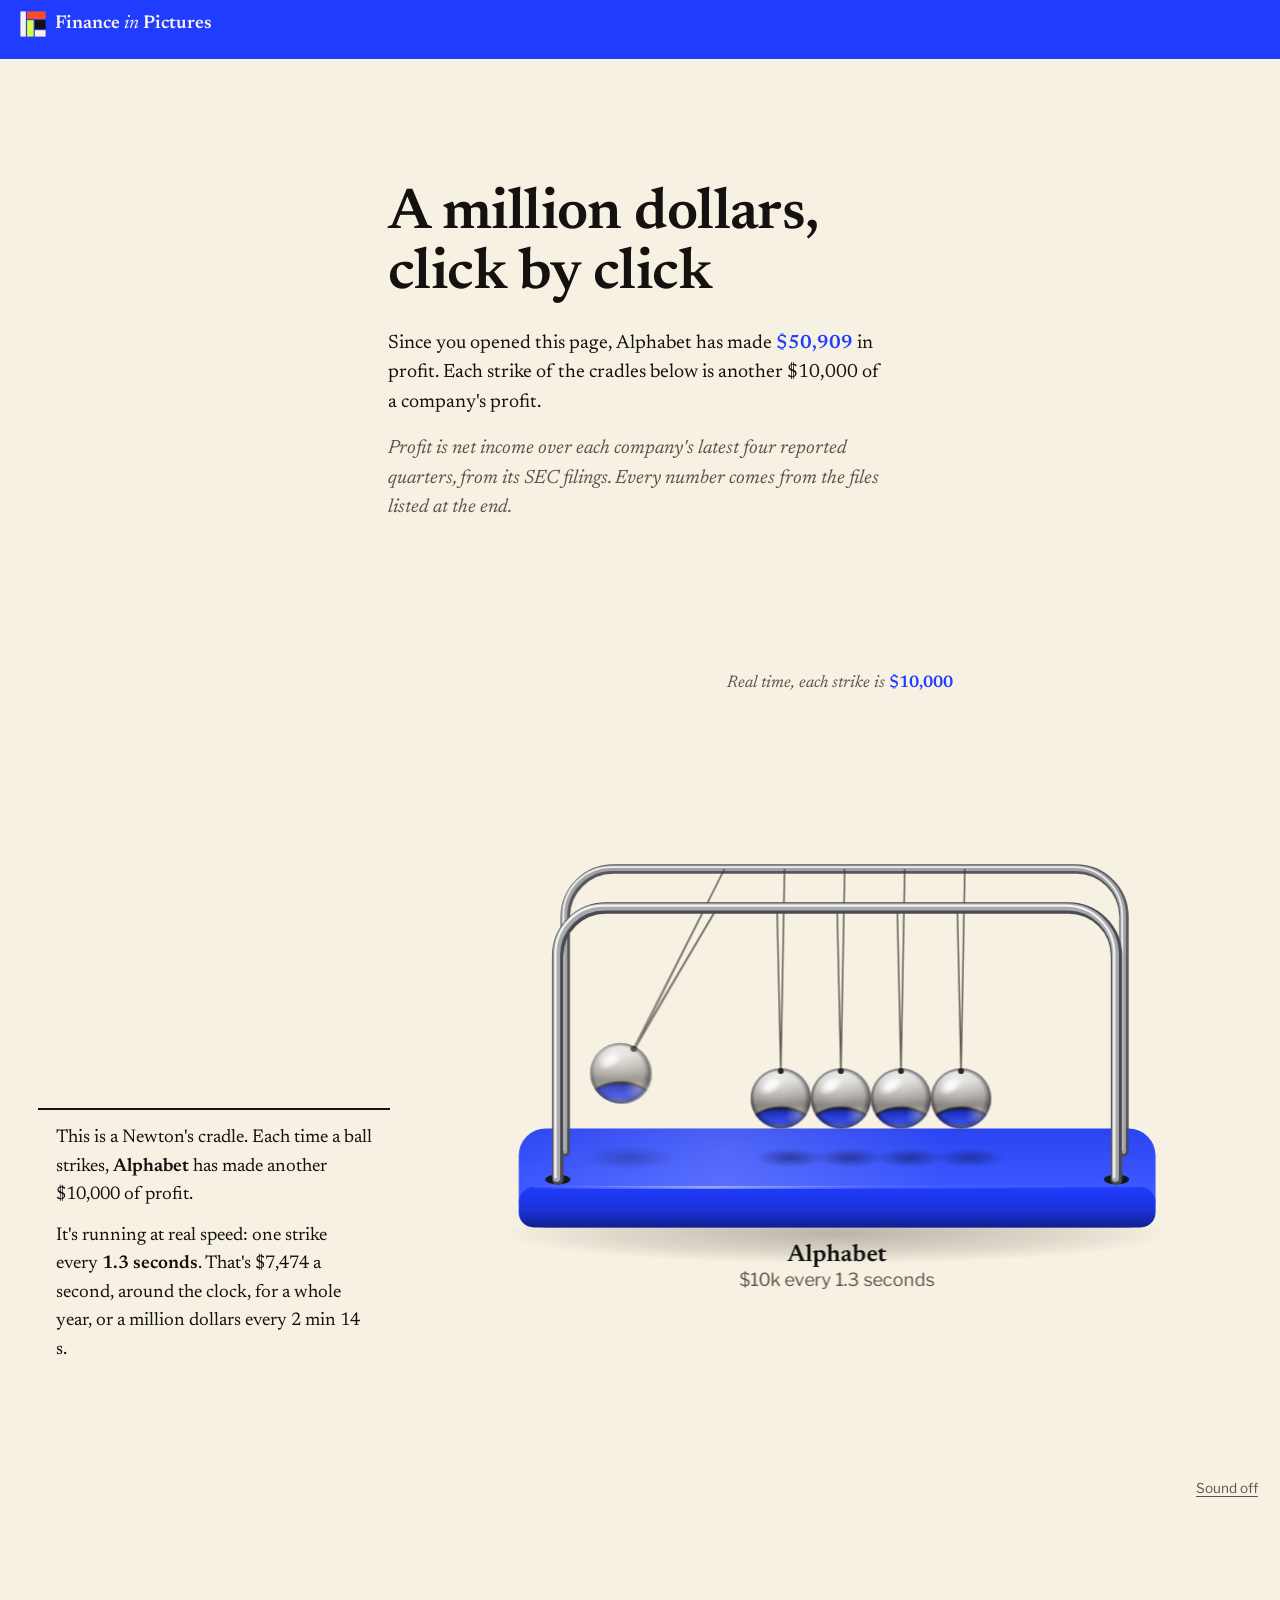
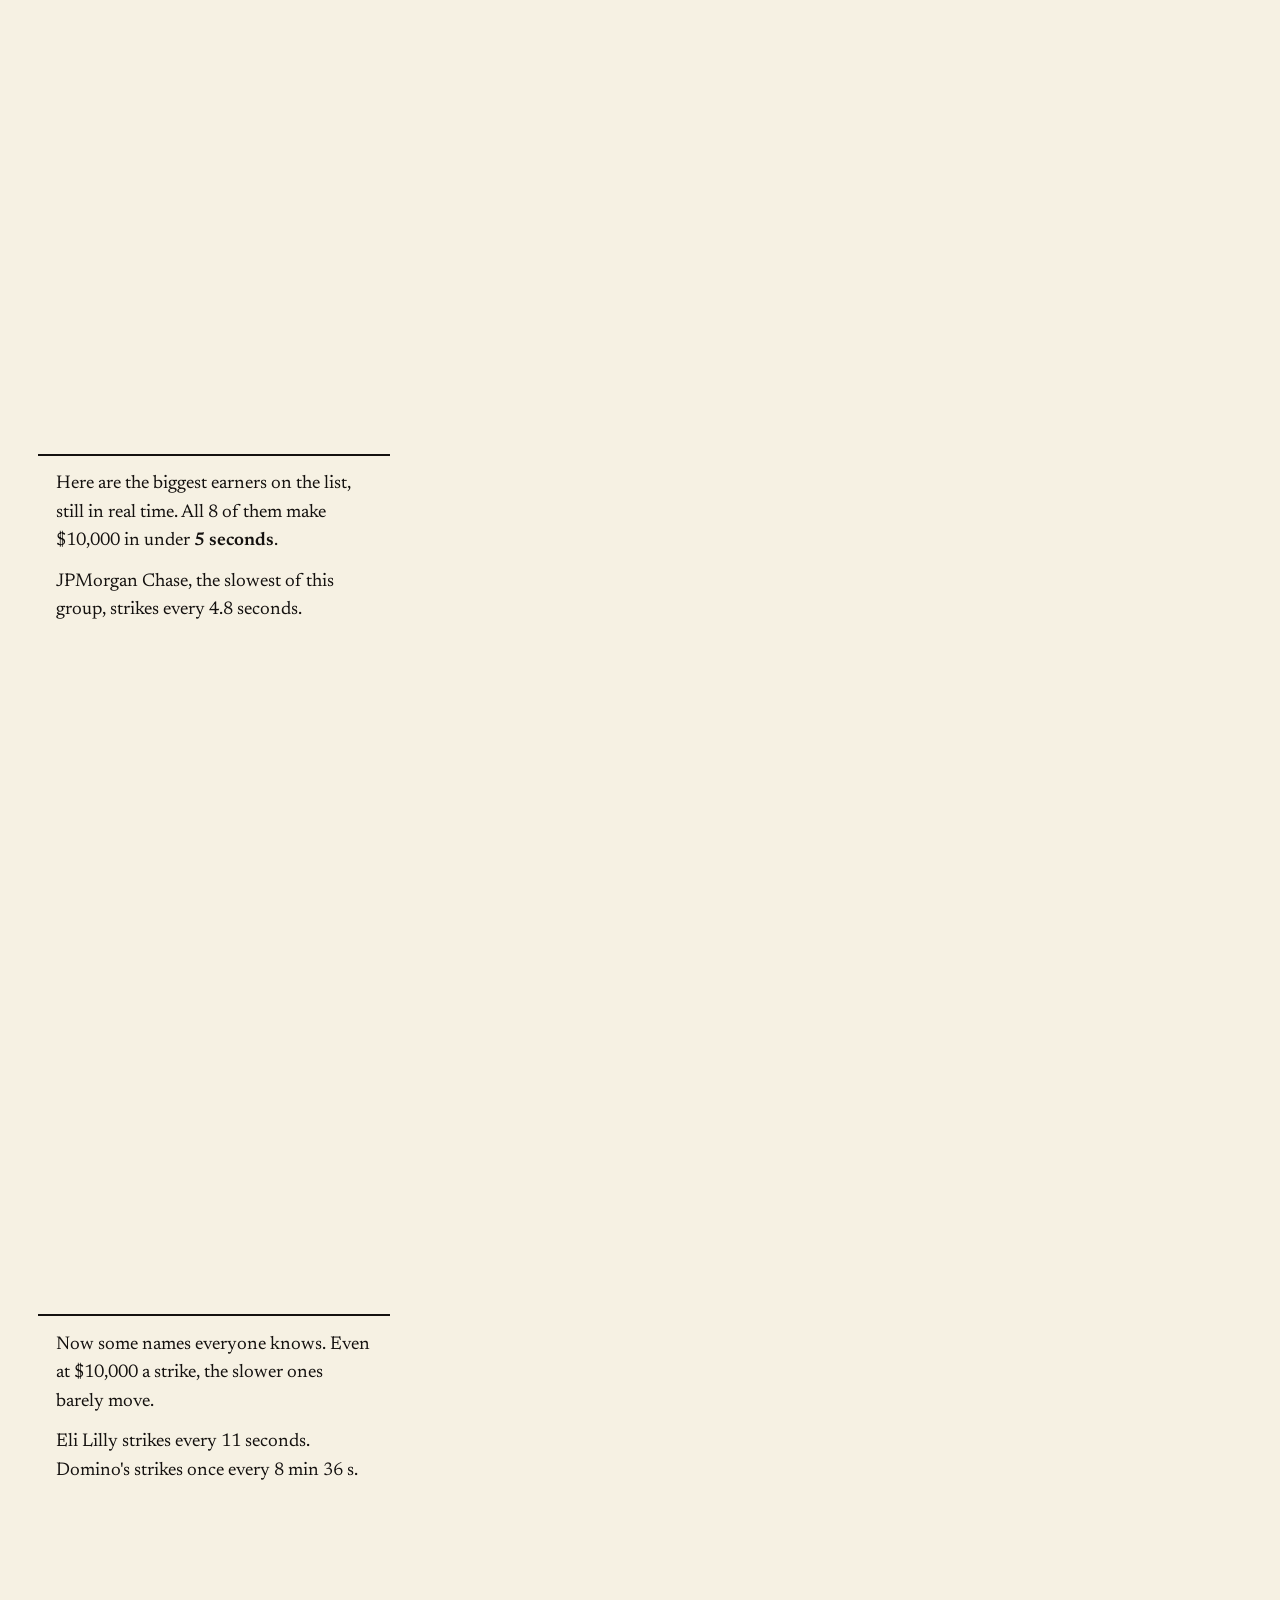
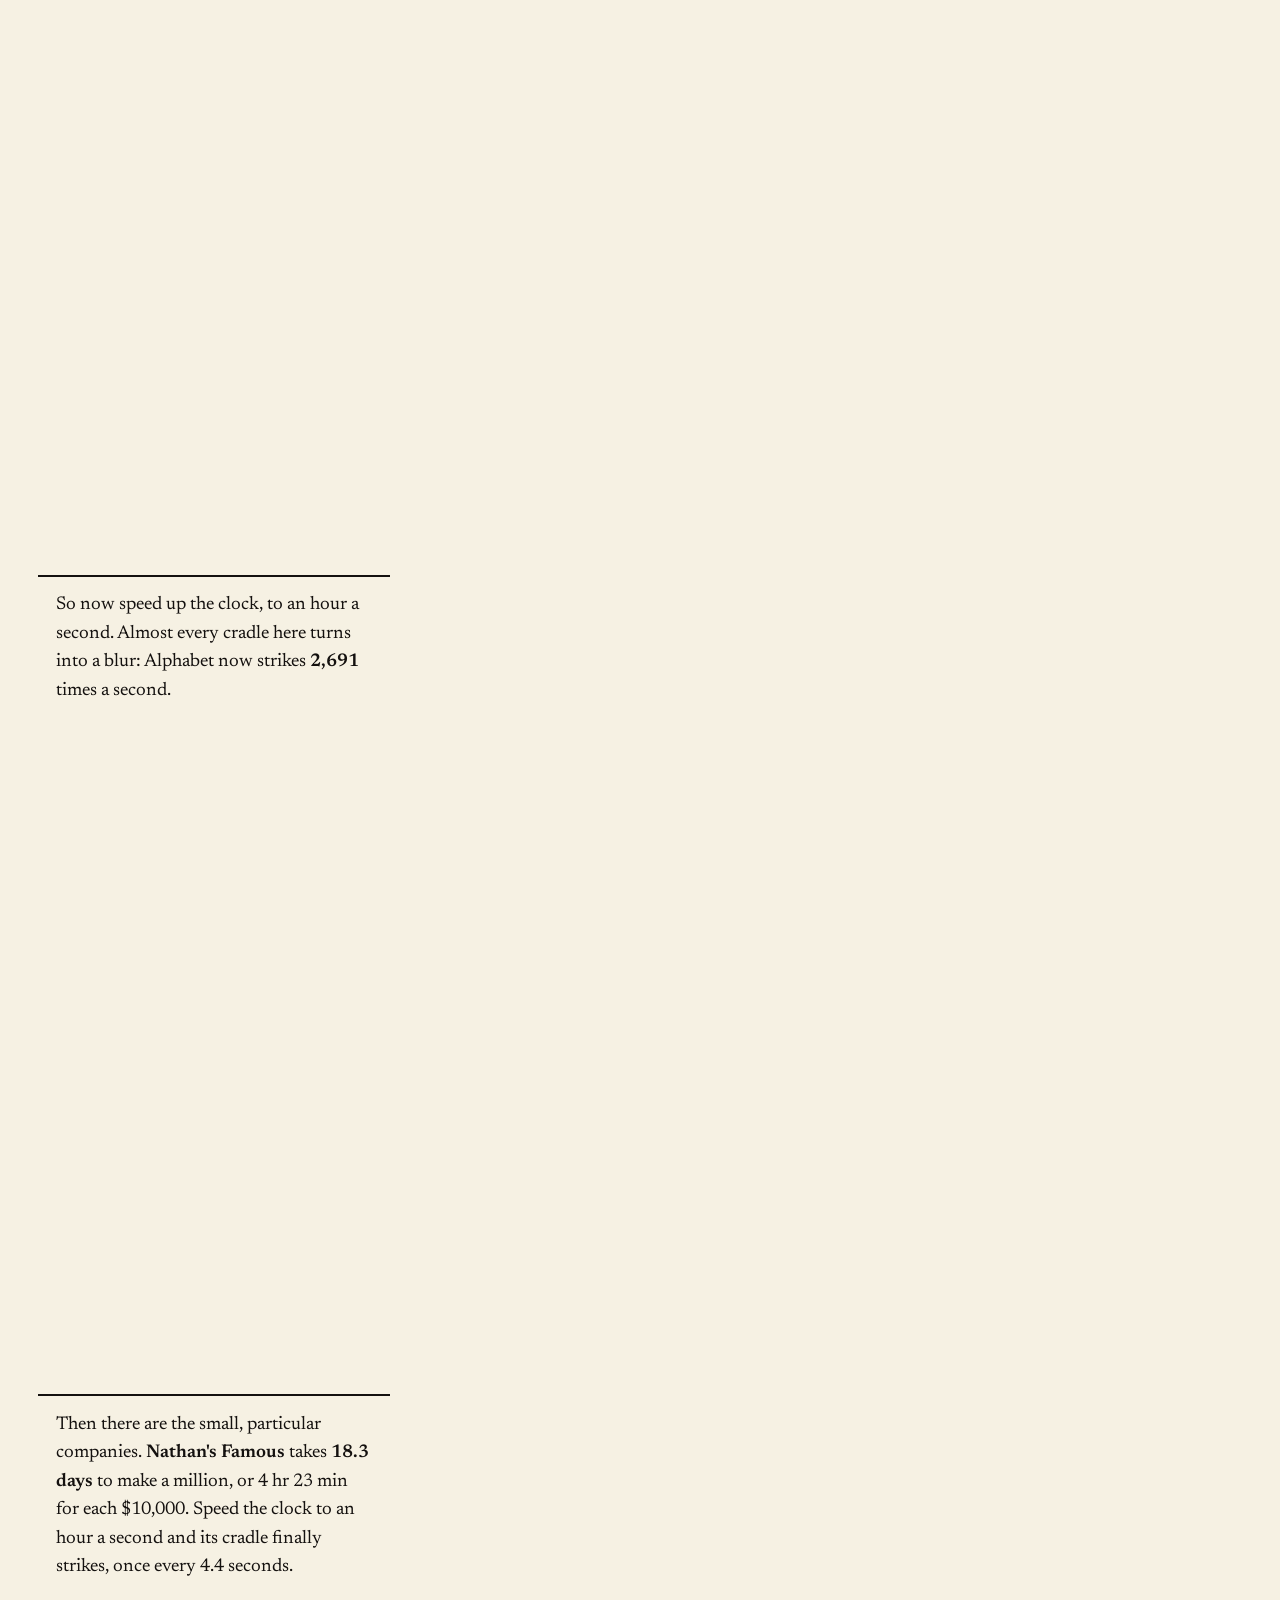
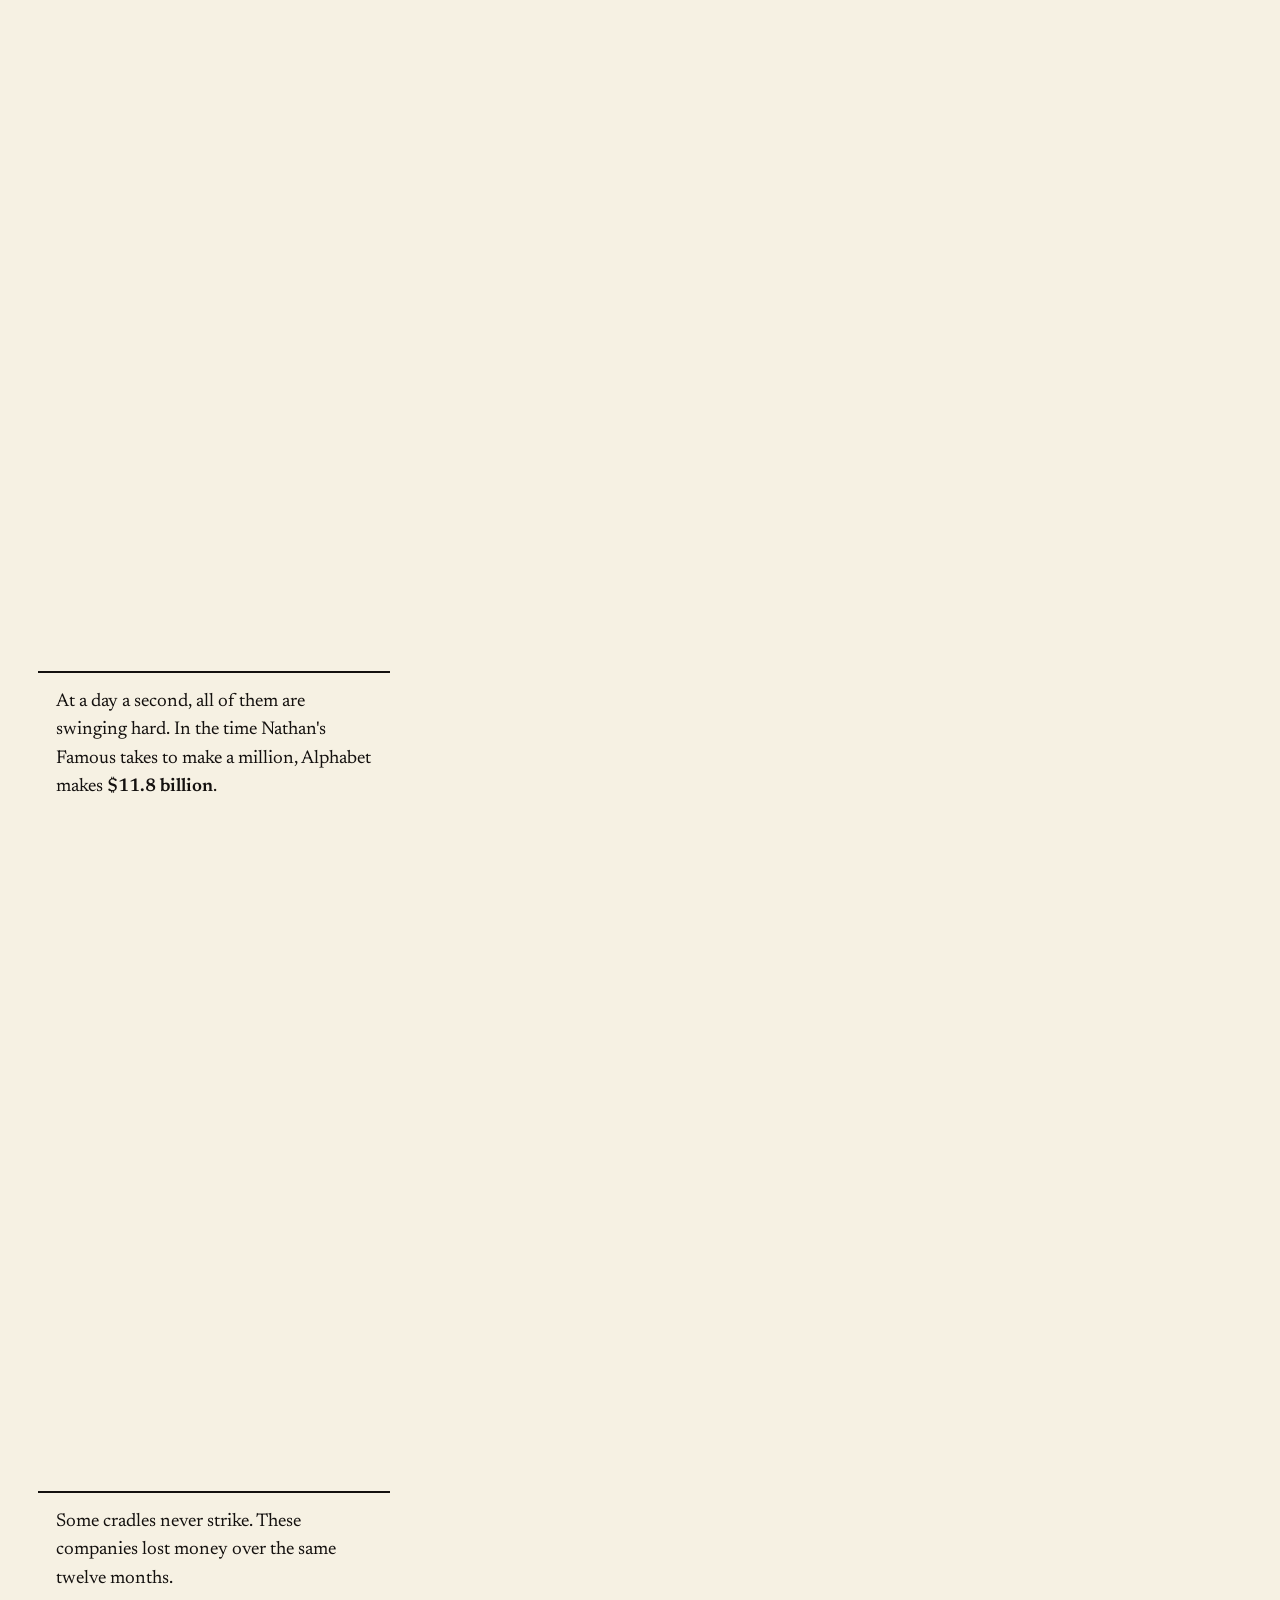
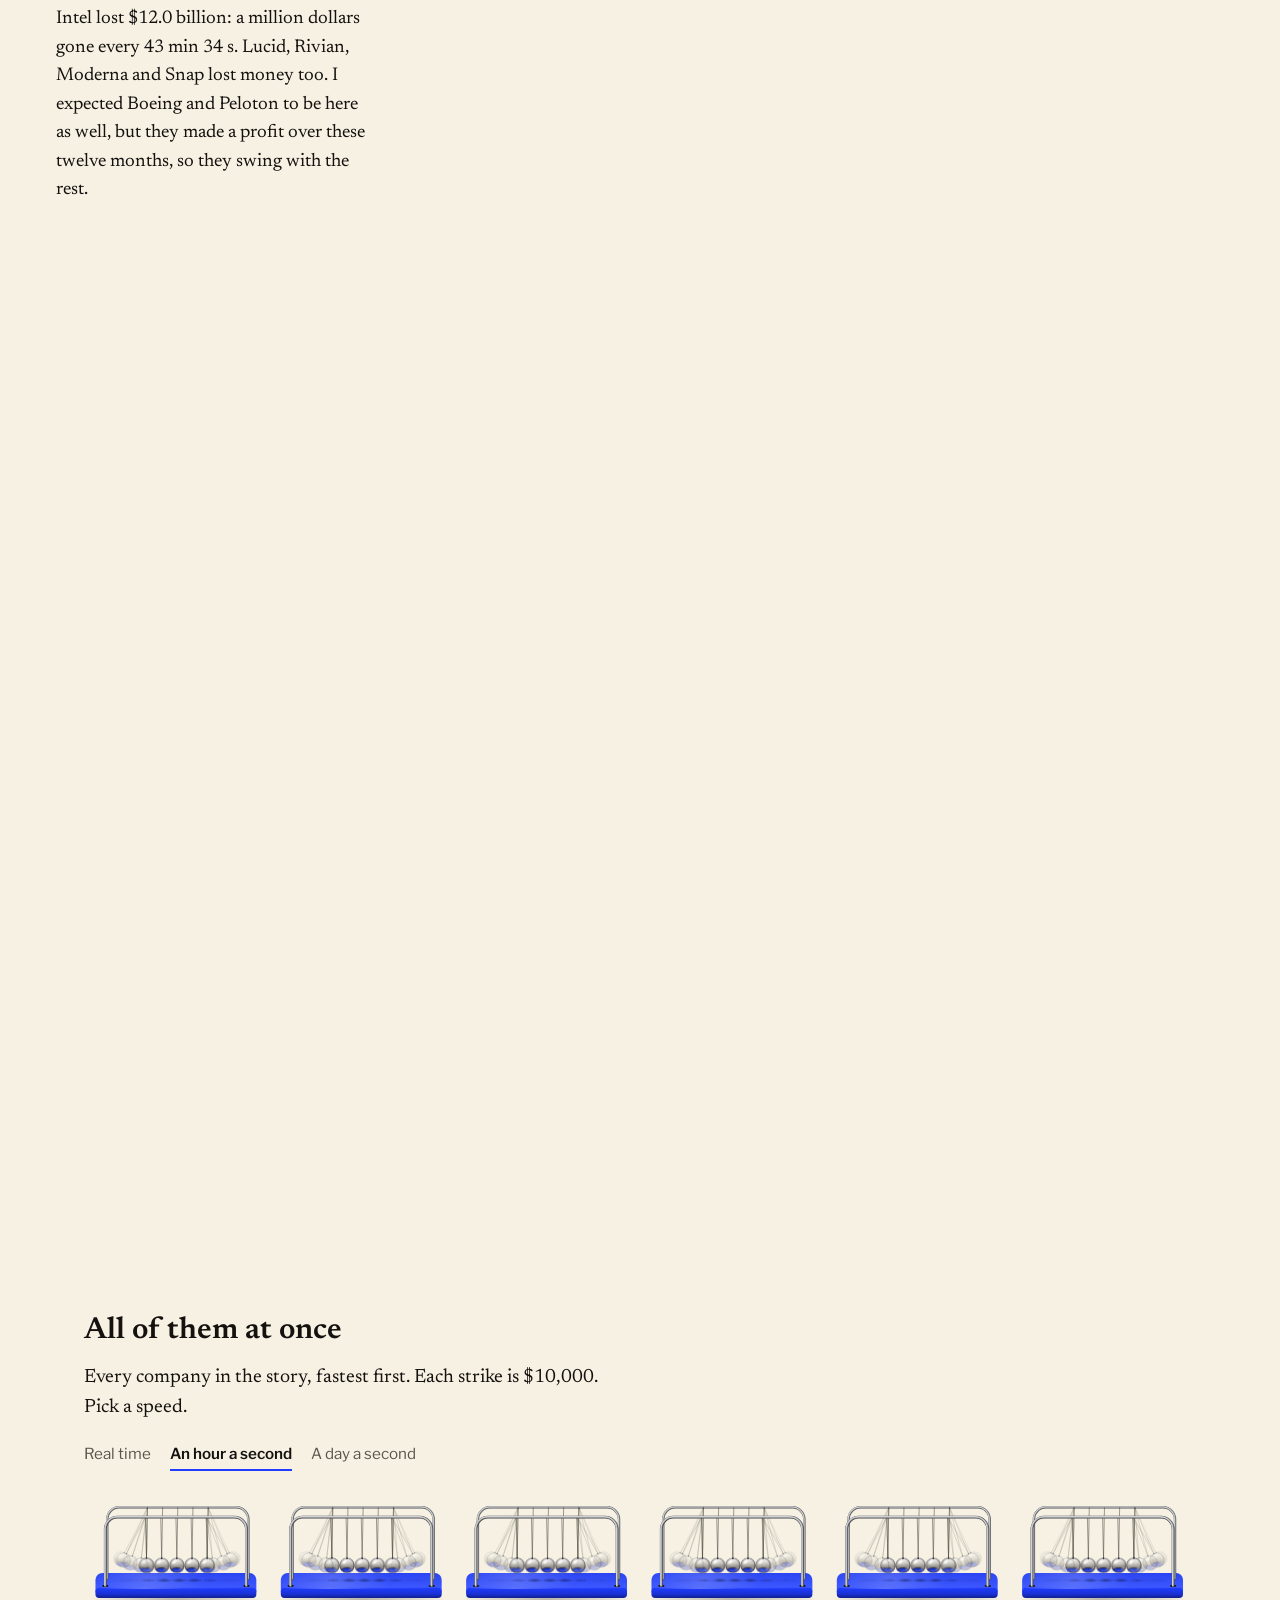
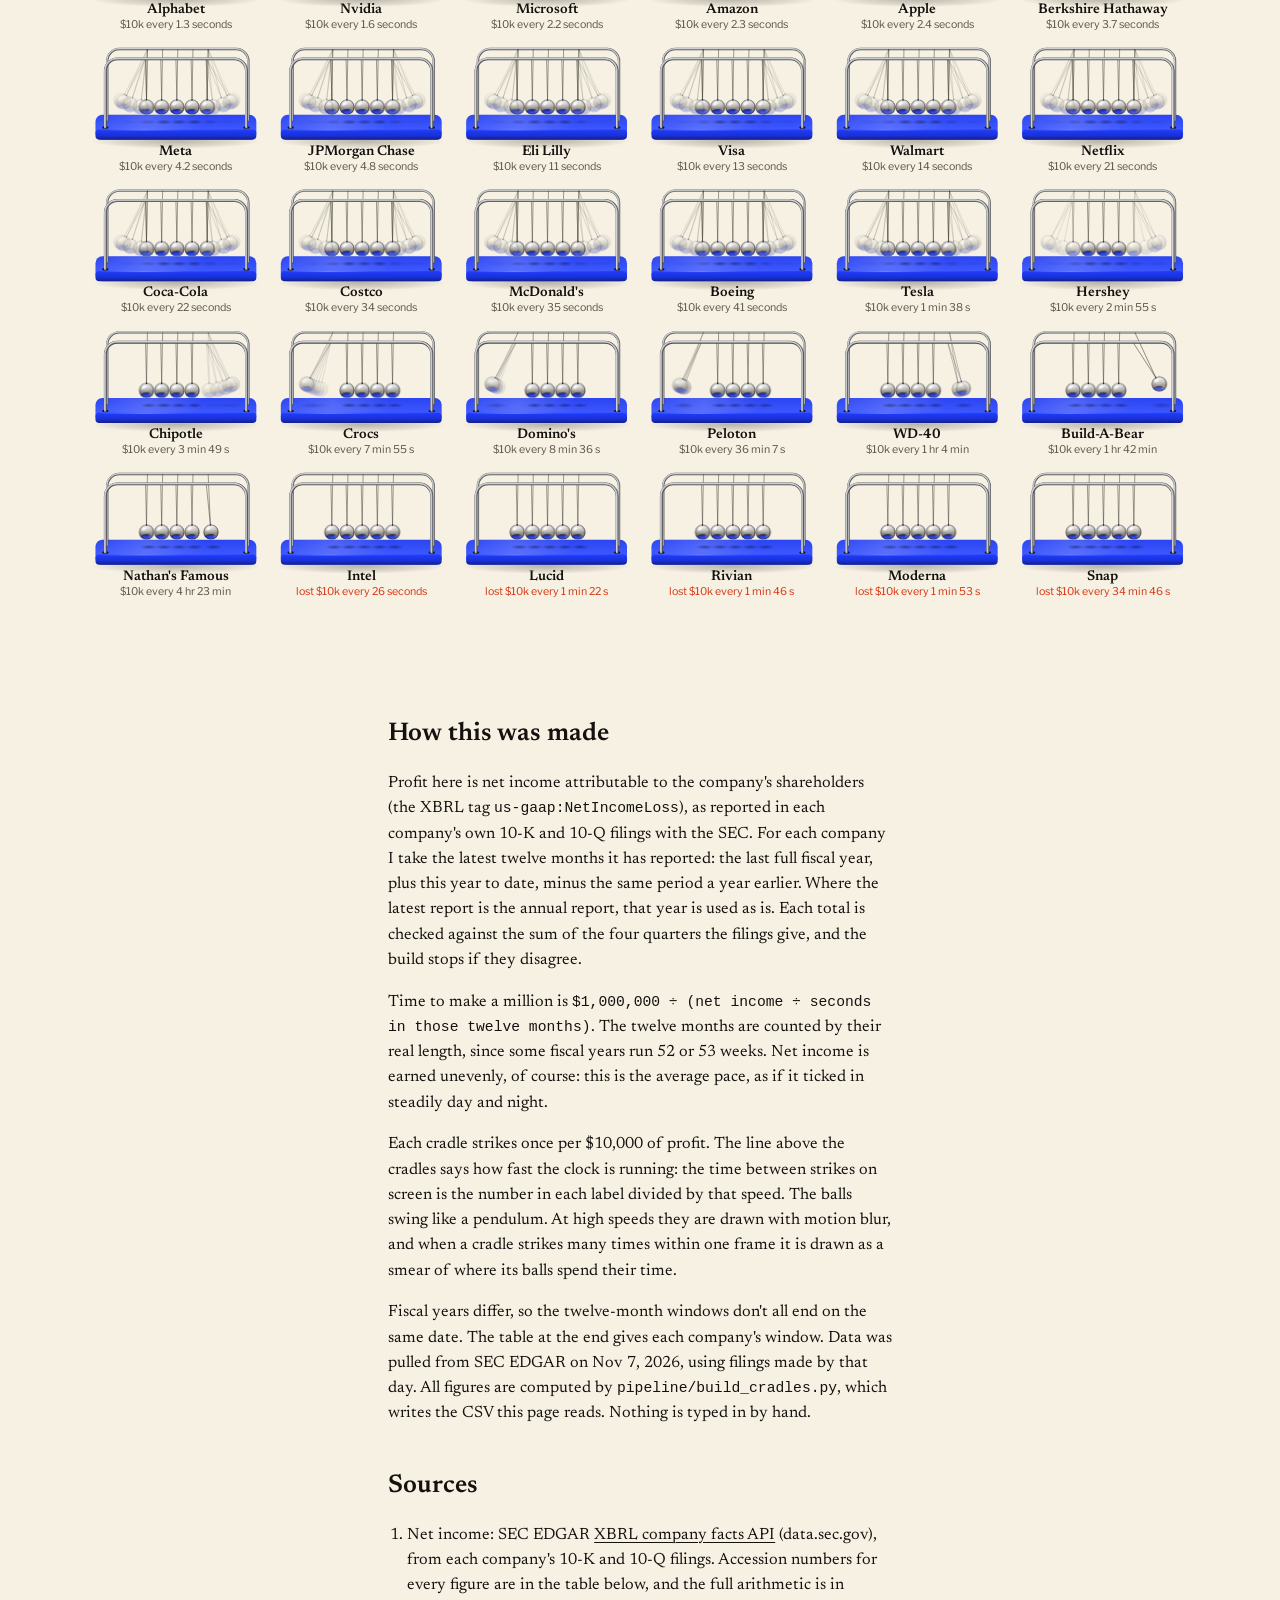
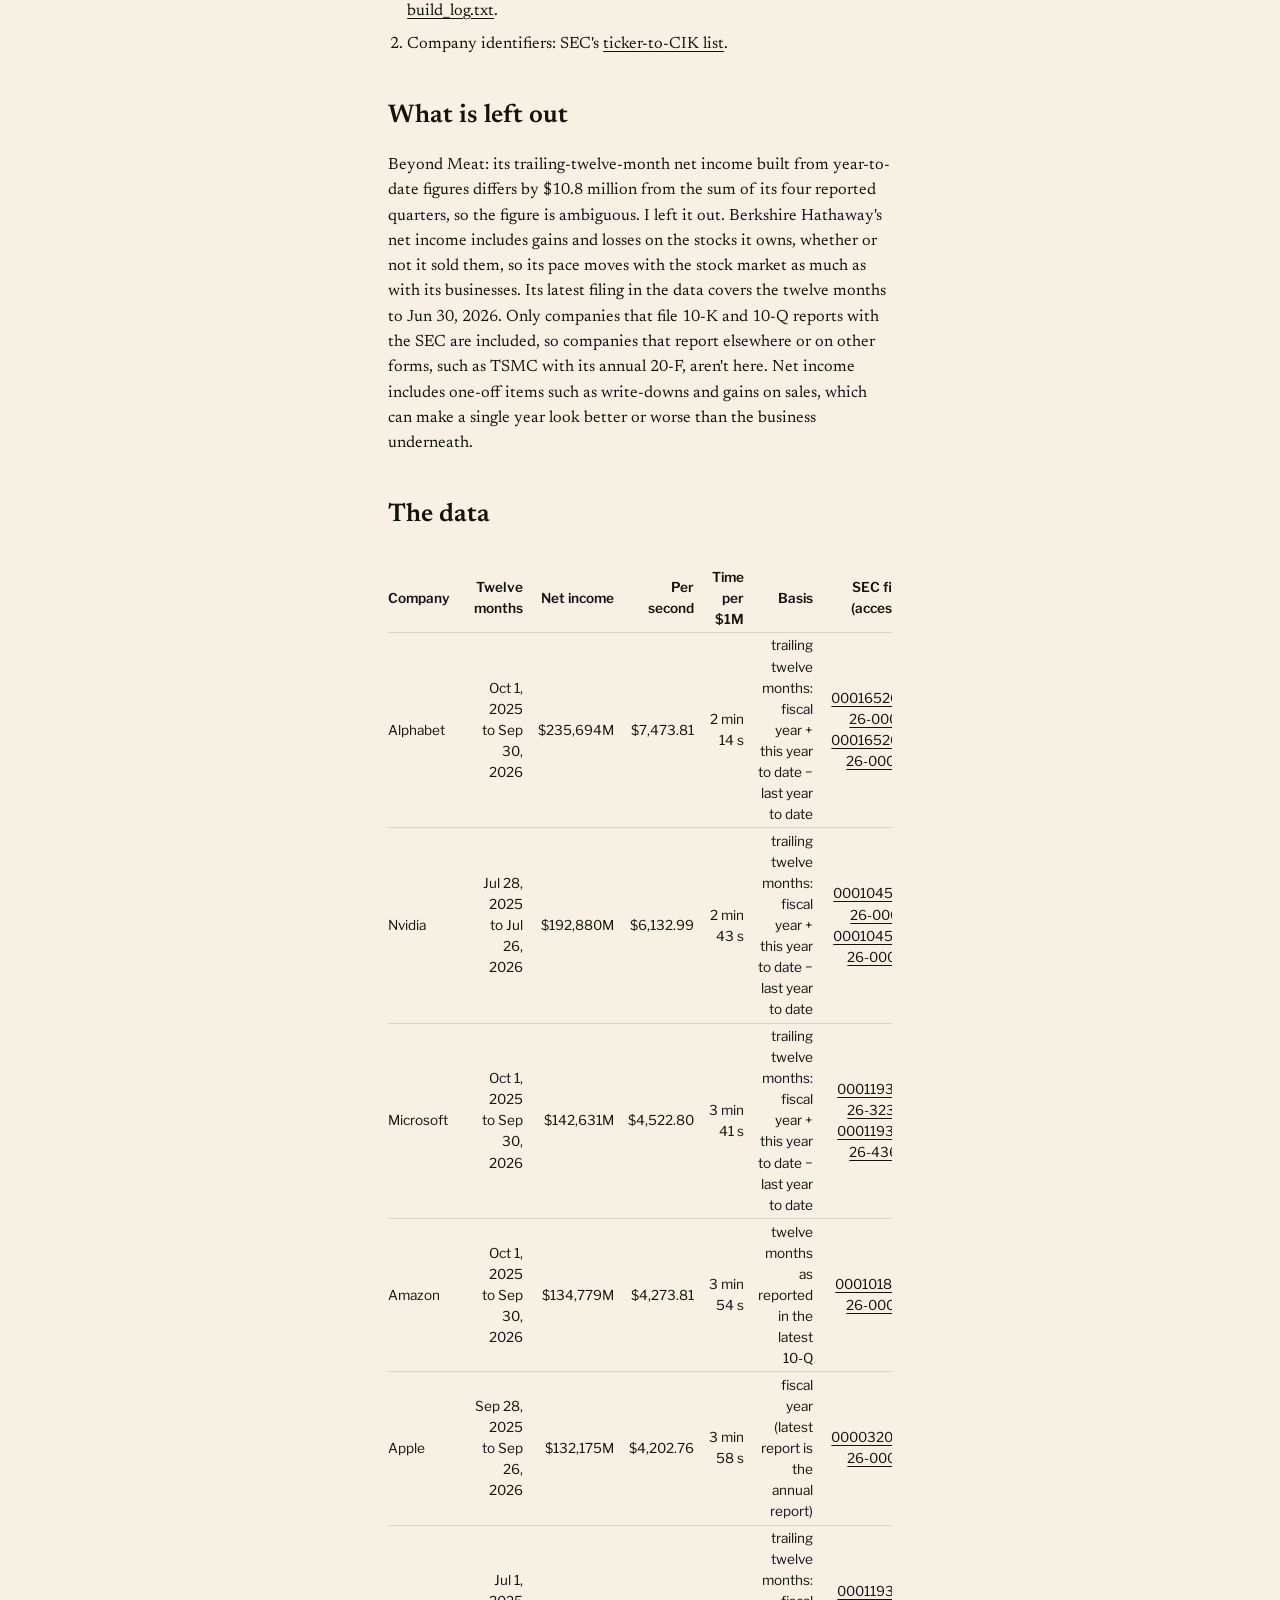
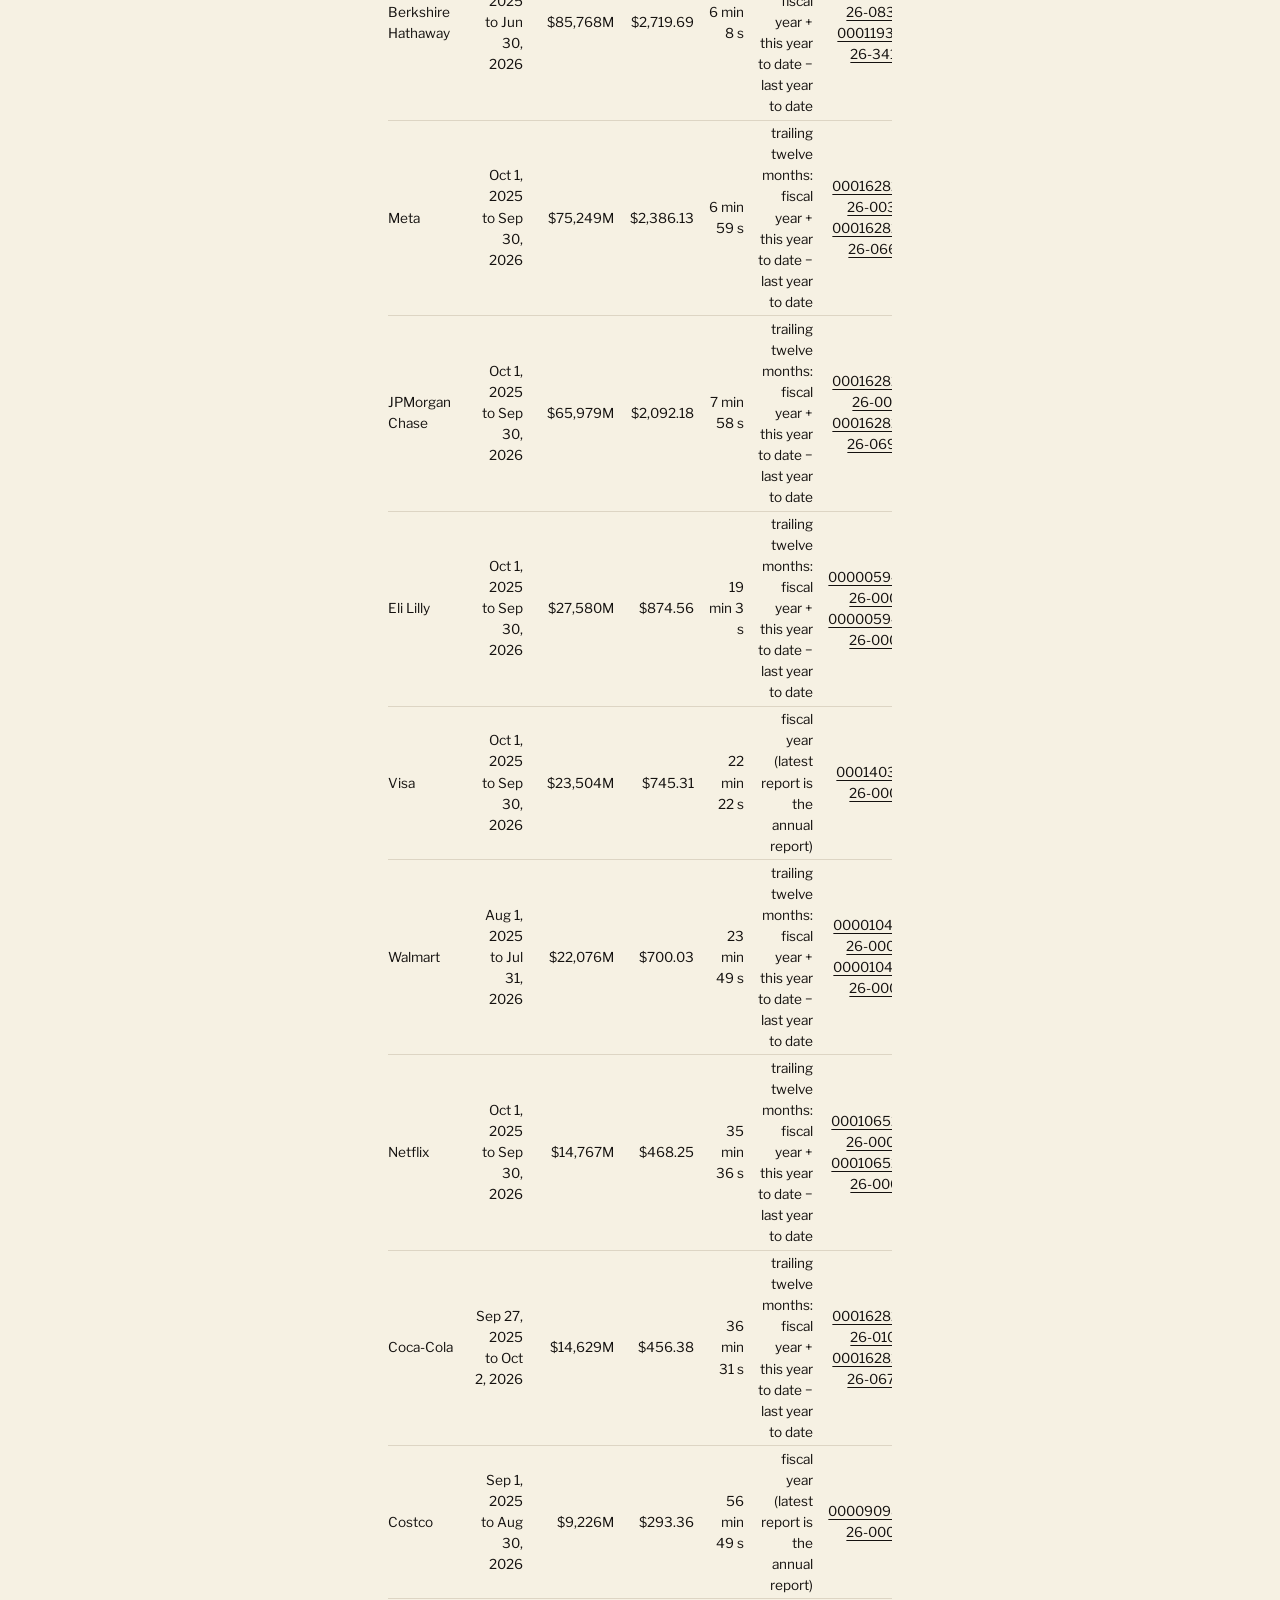
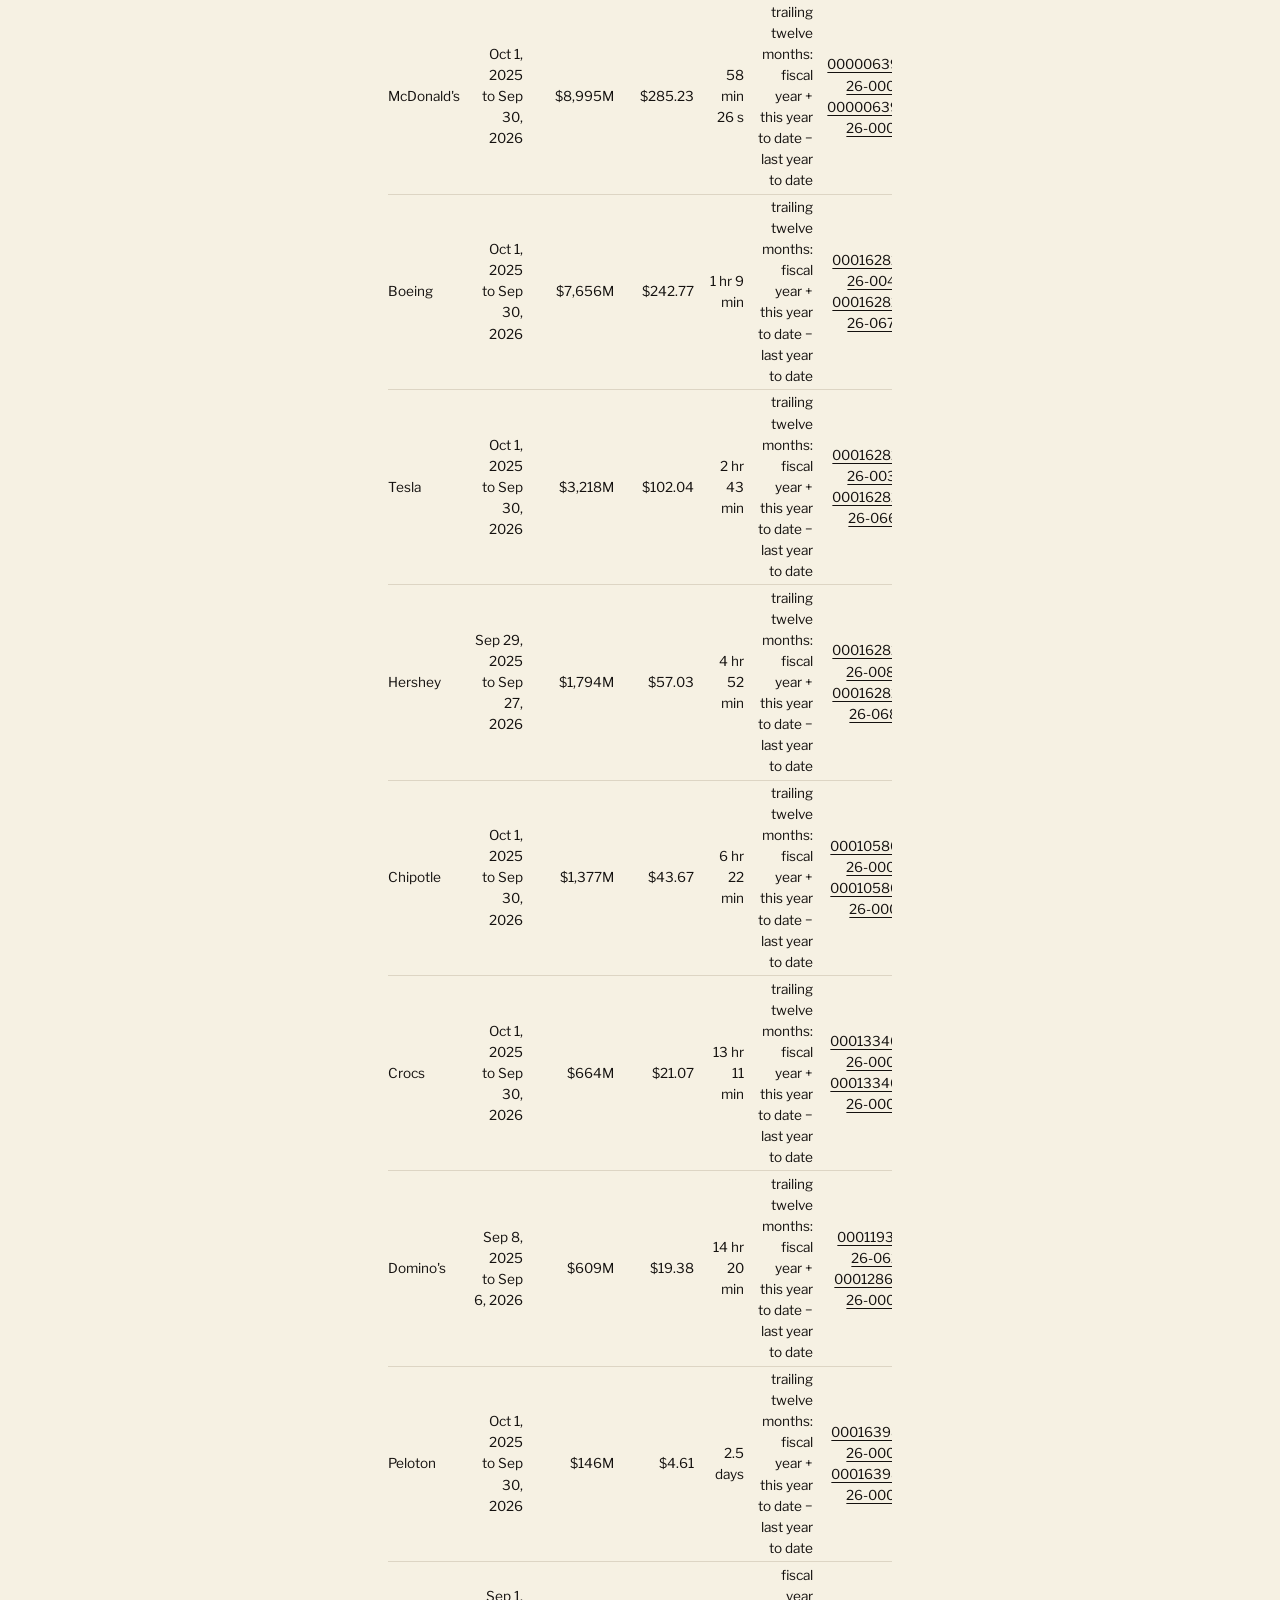
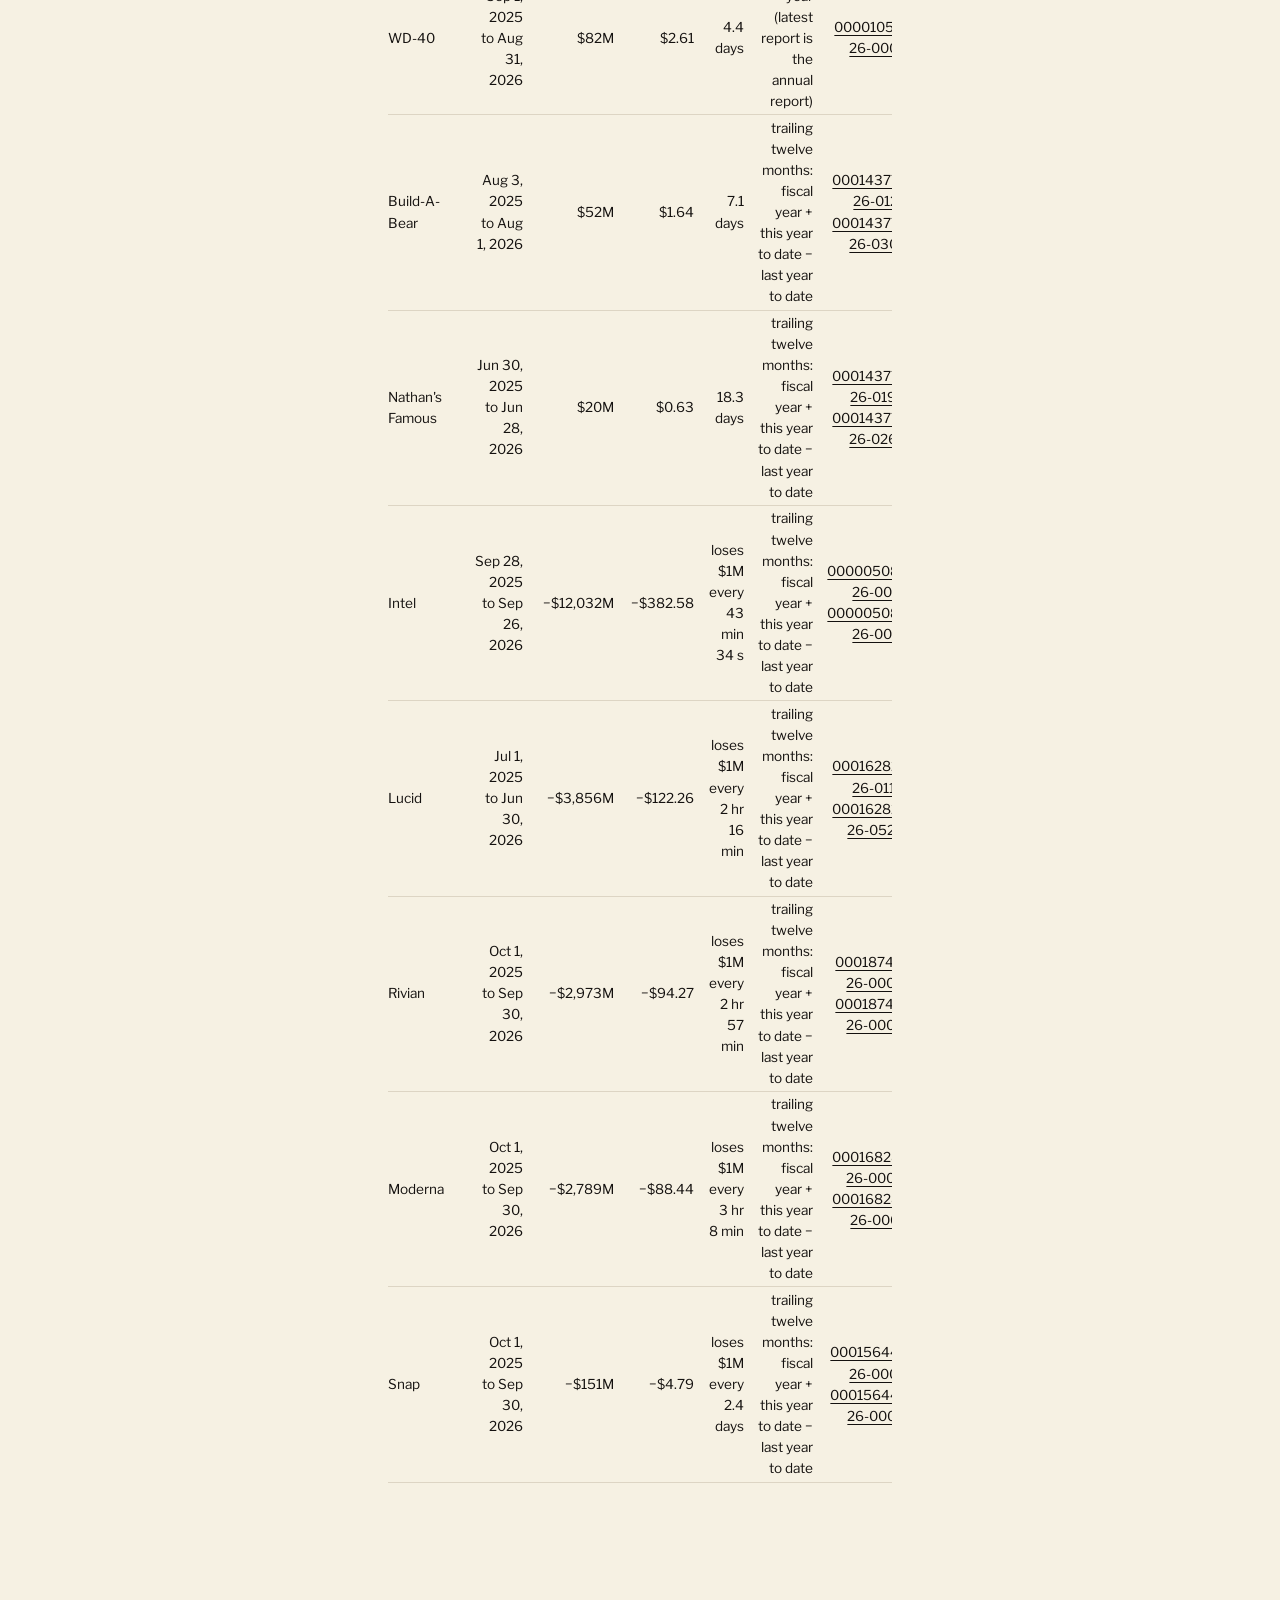
==== commit 632f284e: "Cradles: open at $10k per strike, drop the $1M Alphabet step Co-Authored-By: Claude Opus 5.5 <norepl" ====
--- a/stories/cradles/index.html
+++ b/stories/cradles/index.html
@@ -32,20 +32,19 @@
 
   <header class="lede">
     <h1>A million dollars, click by click</h1>
-    <p>Since you opened this page, <span data-fill="fastest">…</span> has made <span class="live" data-live="fastest">…</span> in profit. Each strike of the cradles below is another slice of a company's profit.</p>
+    <p>Since you opened this page, <span data-fill="fastest">…</span> has made <span class="live" data-live="fastest">…</span> in profit. Each strike of the cradles below is another $10,000 of a company's profit.</p>
     <p class="byline">Profit is net income over each company's latest four reported quarters, from its SEC filings. Every number comes from the files listed at the end.</p>
   </header>
 
   <section class="scrolly">
     <figure class="graphic">
       <p class="clock" id="clock" aria-live="polite"></p>
-      <canvas id="stage" role="img" aria-label="Newton's cradles, one per company, each striking once per million dollars of profit"></canvas>
+      <canvas id="stage" role="img" aria-label="Newton's cradles, one per company, each striking once per $10,000 of profit"></canvas>
       <button class="sound" id="sound" type="button" aria-pressed="false">Sound off</button>
     </figure>
     <div class="steps">
-      <div class="step"><p>This is a Newton's cradle. Each time a ball strikes, <b data-fill="fastest">…</b> has made another $1 million of profit.</p>
-        <p>It's running at real speed: one strike every <b data-fill="fastest-interval">…</b>. That's <span data-fill="fastest-rate">…</span> a second, around the clock, for a whole year.</p></div>
-      <div class="step"><p>That's slow to watch, so let's cut the million into a hundred pieces. From here on, each strike is <b>$10,000</b>. The clock still runs at real speed, and <span data-fill="fastest">…</span> now strikes every <b data-fill="fastest-unit">…</b>.</p></div>
+      <div class="step"><p>This is a Newton's cradle. Each time a ball strikes, <b data-fill="fastest">…</b> has made another $10,000 of profit.</p>
+        <p>It's running at real speed: one strike every <b data-fill="fastest-unit">…</b>. That's <span data-fill="fastest-rate">…</span> a second, around the clock, for a whole year, or a million dollars every <span data-fill="fastest-interval">…</span>.</p></div>
       <div class="step"><p>Here are the biggest earners on the list, still in real time. All <span data-fill="giants-n">…</span> of them make $10,000 in under <b data-fill="giants-max">…</b>.</p>
         <p data-fill="giants-note">…</p></div>
       <div class="step"><p>Now some names everyone knows. Even at $10,000 a strike, the slower ones barely move.</p>
@@ -73,7 +72,7 @@
     <h2>How this was made</h2>
     <p>Profit here is net income attributable to the company's shareholders (the XBRL tag <code>us-gaap:NetIncomeLoss</code>), as reported in each company's own 10-K and 10-Q filings with the SEC. For each company I take the latest twelve months it has reported: the last full fiscal year, plus this year to date, minus the same period a year earlier. Where the latest report is the annual report, that year is used as is. Each total is checked against the sum of the four quarters the filings give, and the build stops if they disagree.</p>
     <p>Time to make a million is <code>$1,000,000 ÷ (net income ÷ seconds in those twelve months)</code>. The twelve months are counted by their real length, since some fiscal years run 52 or 53 weeks. Net income is earned unevenly, of course: this is the average pace, as if it ticked in steadily day and night.</p>
-    <p>Each cradle strikes once per $1 million in the first step and once per $10,000 after that. The line above the cradles always says which, and how fast the clock is running: the time between strikes on screen is the number in each label divided by that speed. The balls swing like a pendulum. At high speeds they are drawn with motion blur, and when a cradle strikes many times within one frame it is drawn as a smear of where its balls spend their time.</p>
+    <p>Each cradle strikes once per $10,000 of profit. The line above the cradles says how fast the clock is running: the time between strikes on screen is the number in each label divided by that speed. The balls swing like a pendulum. At high speeds they are drawn with motion blur, and when a cradle strikes many times within one frame it is drawn as a smear of where its balls spend their time.</p>
     <p>Fiscal years differ, so the twelve-month windows don't all end on the same date. The table at the end gives each company's window. Data was pulled from SEC EDGAR on <span data-fill="as-of">…</span>, using filings made by that day. All figures are computed by <code>pipeline/build_cradles.py</code>, which writes the CSV this page reads. Nothing is typed in by hand.</p>
 
     <h2>Sources</h2>
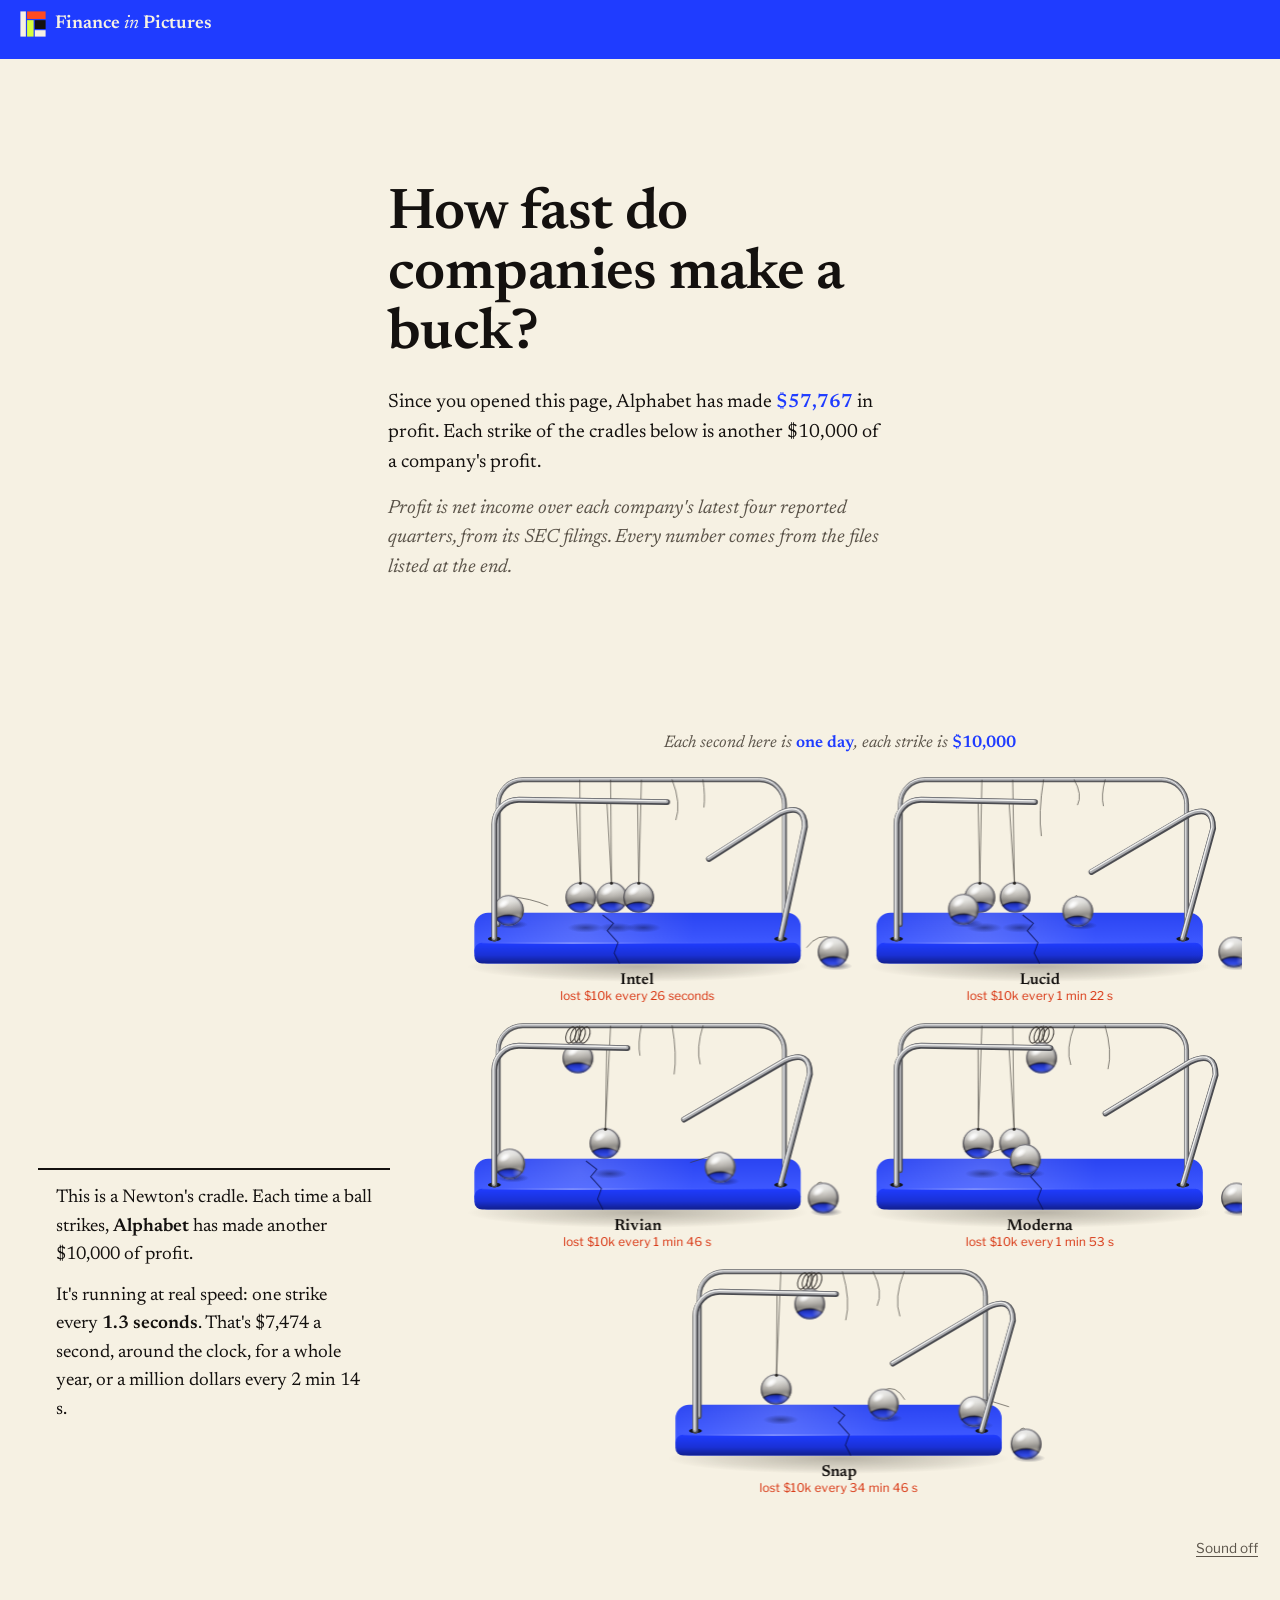
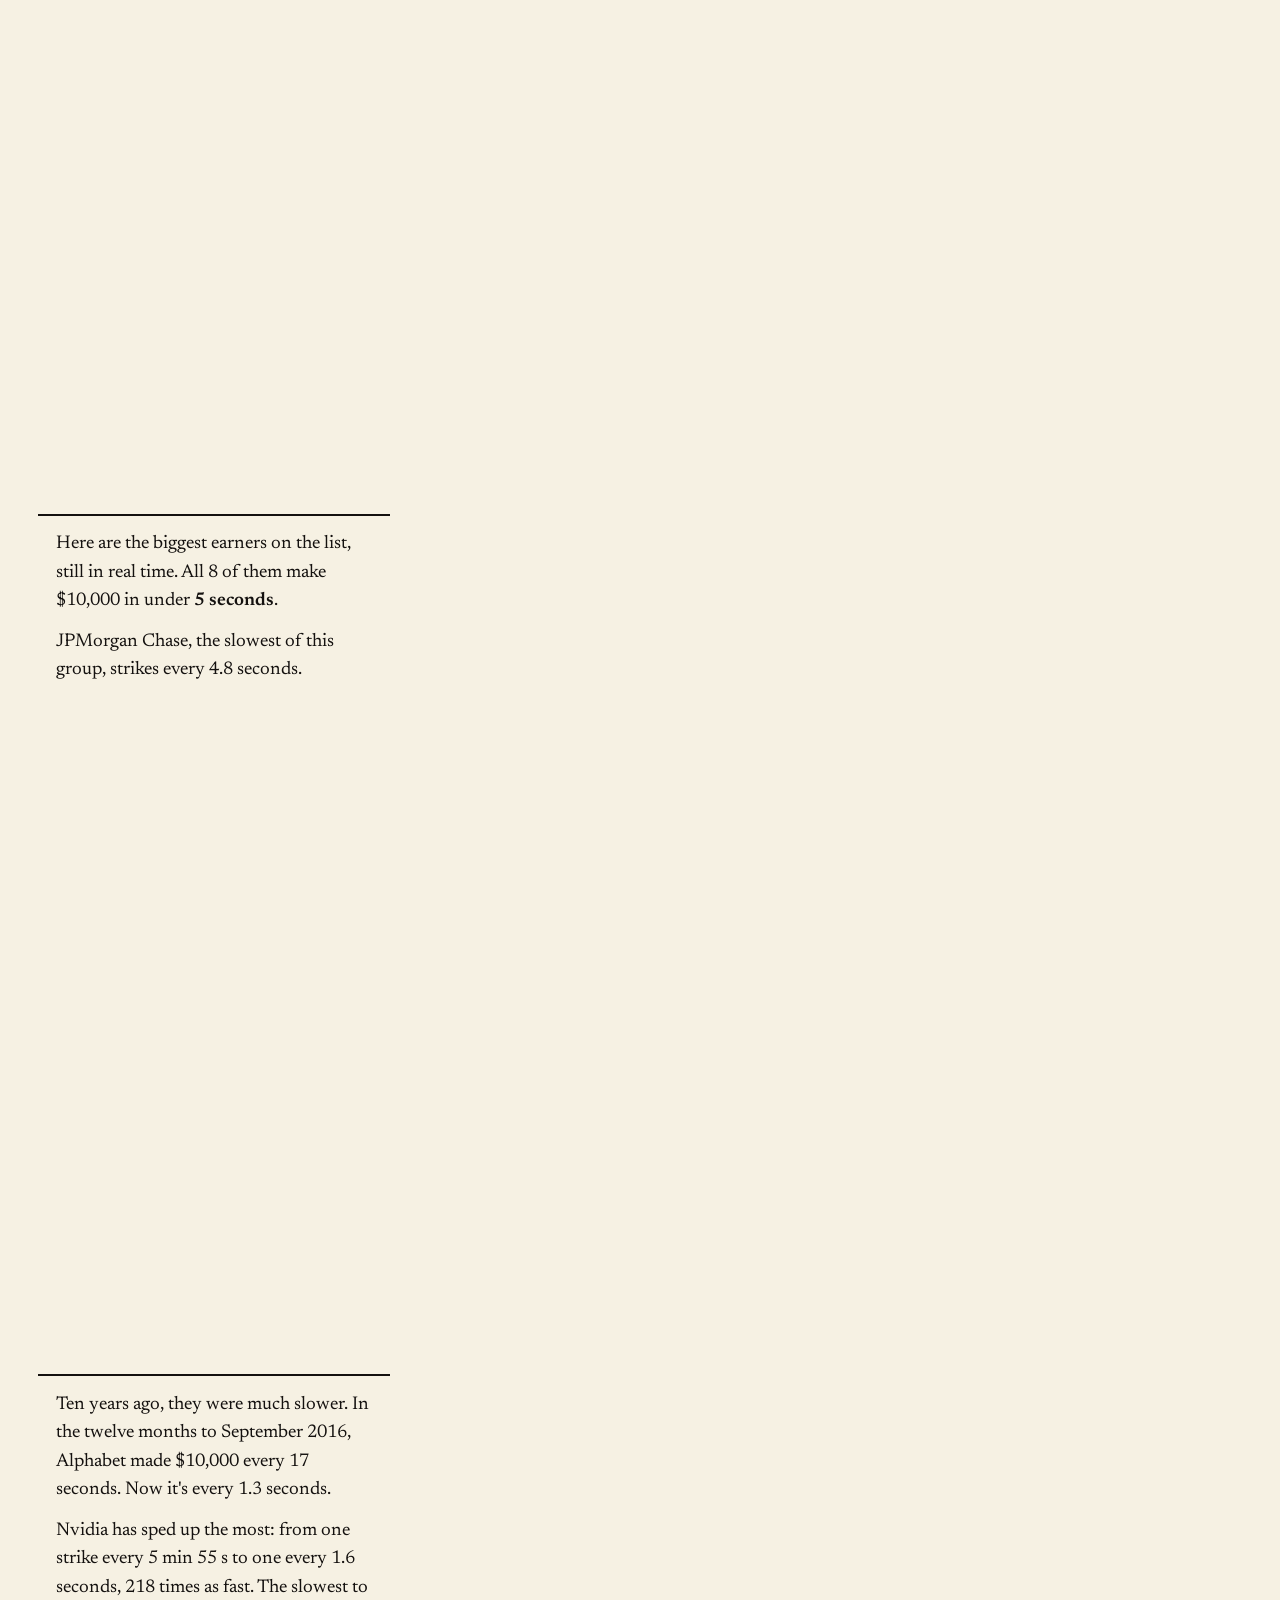
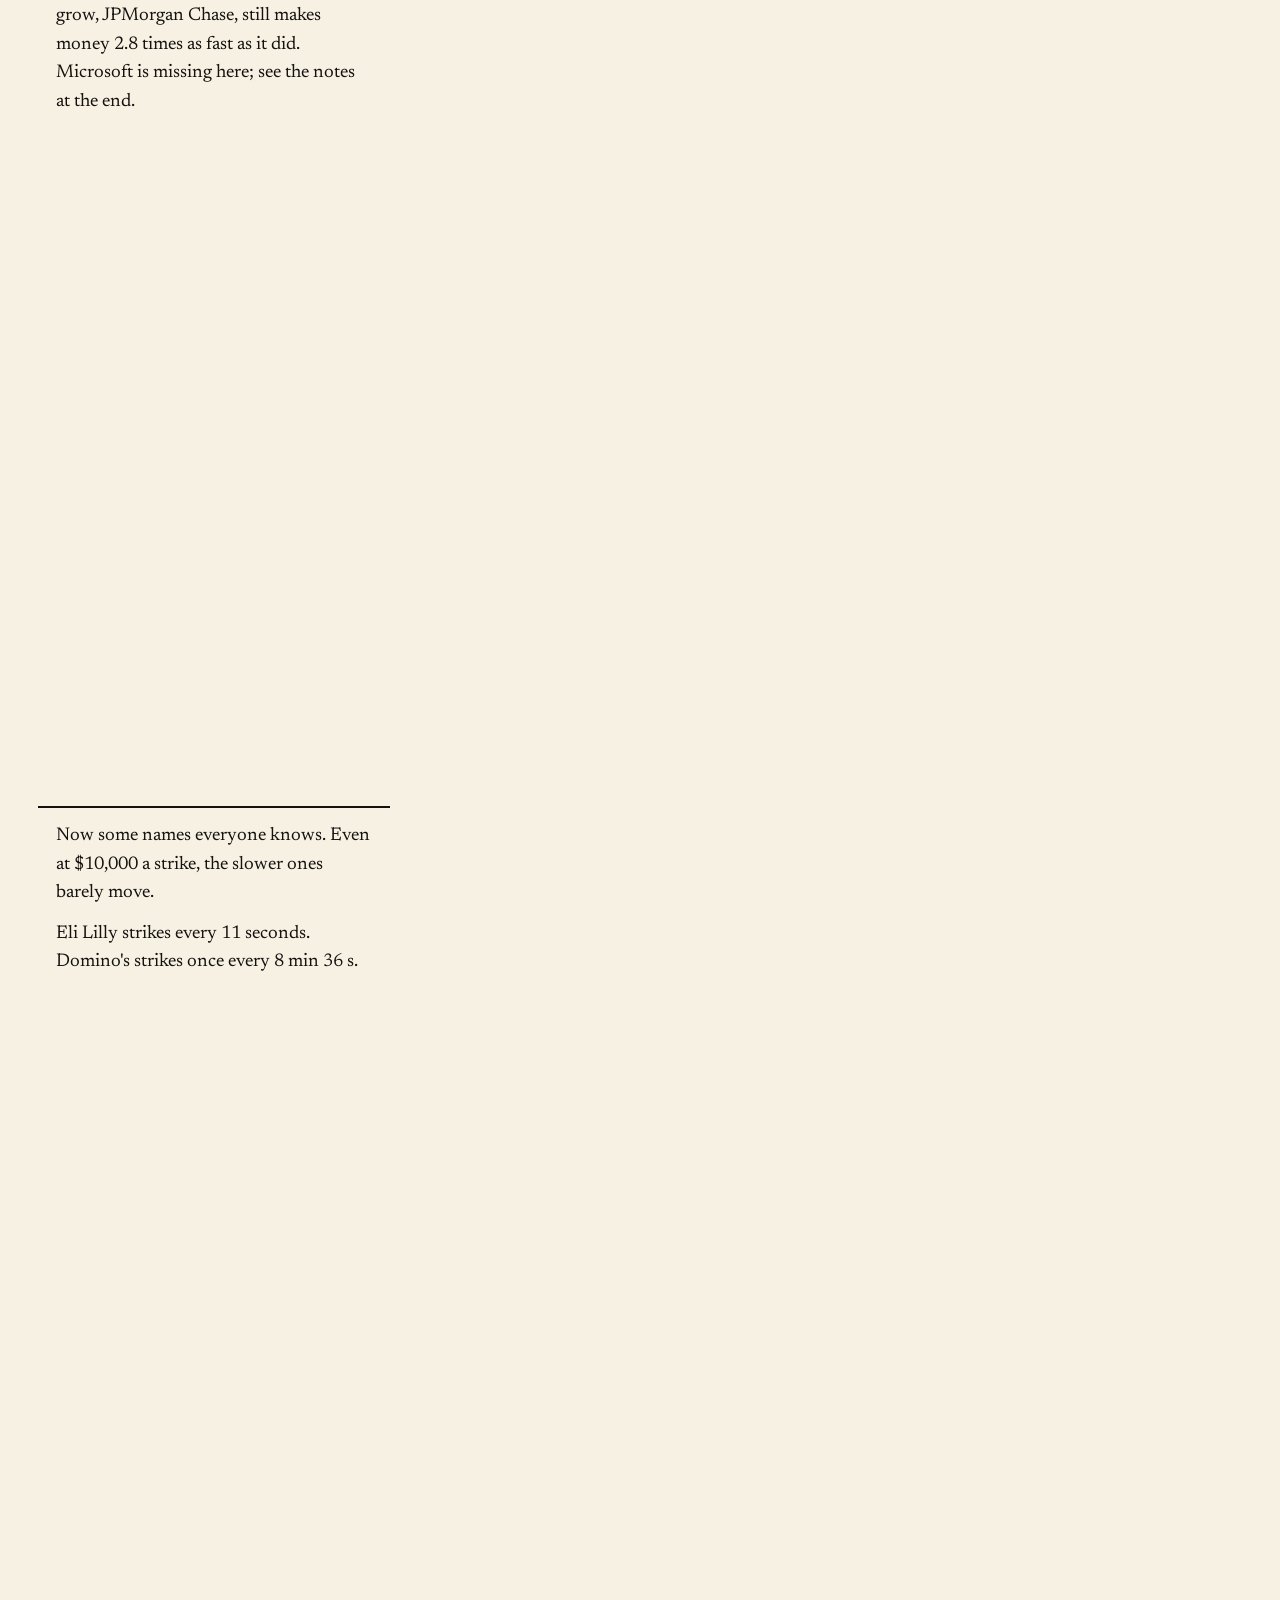
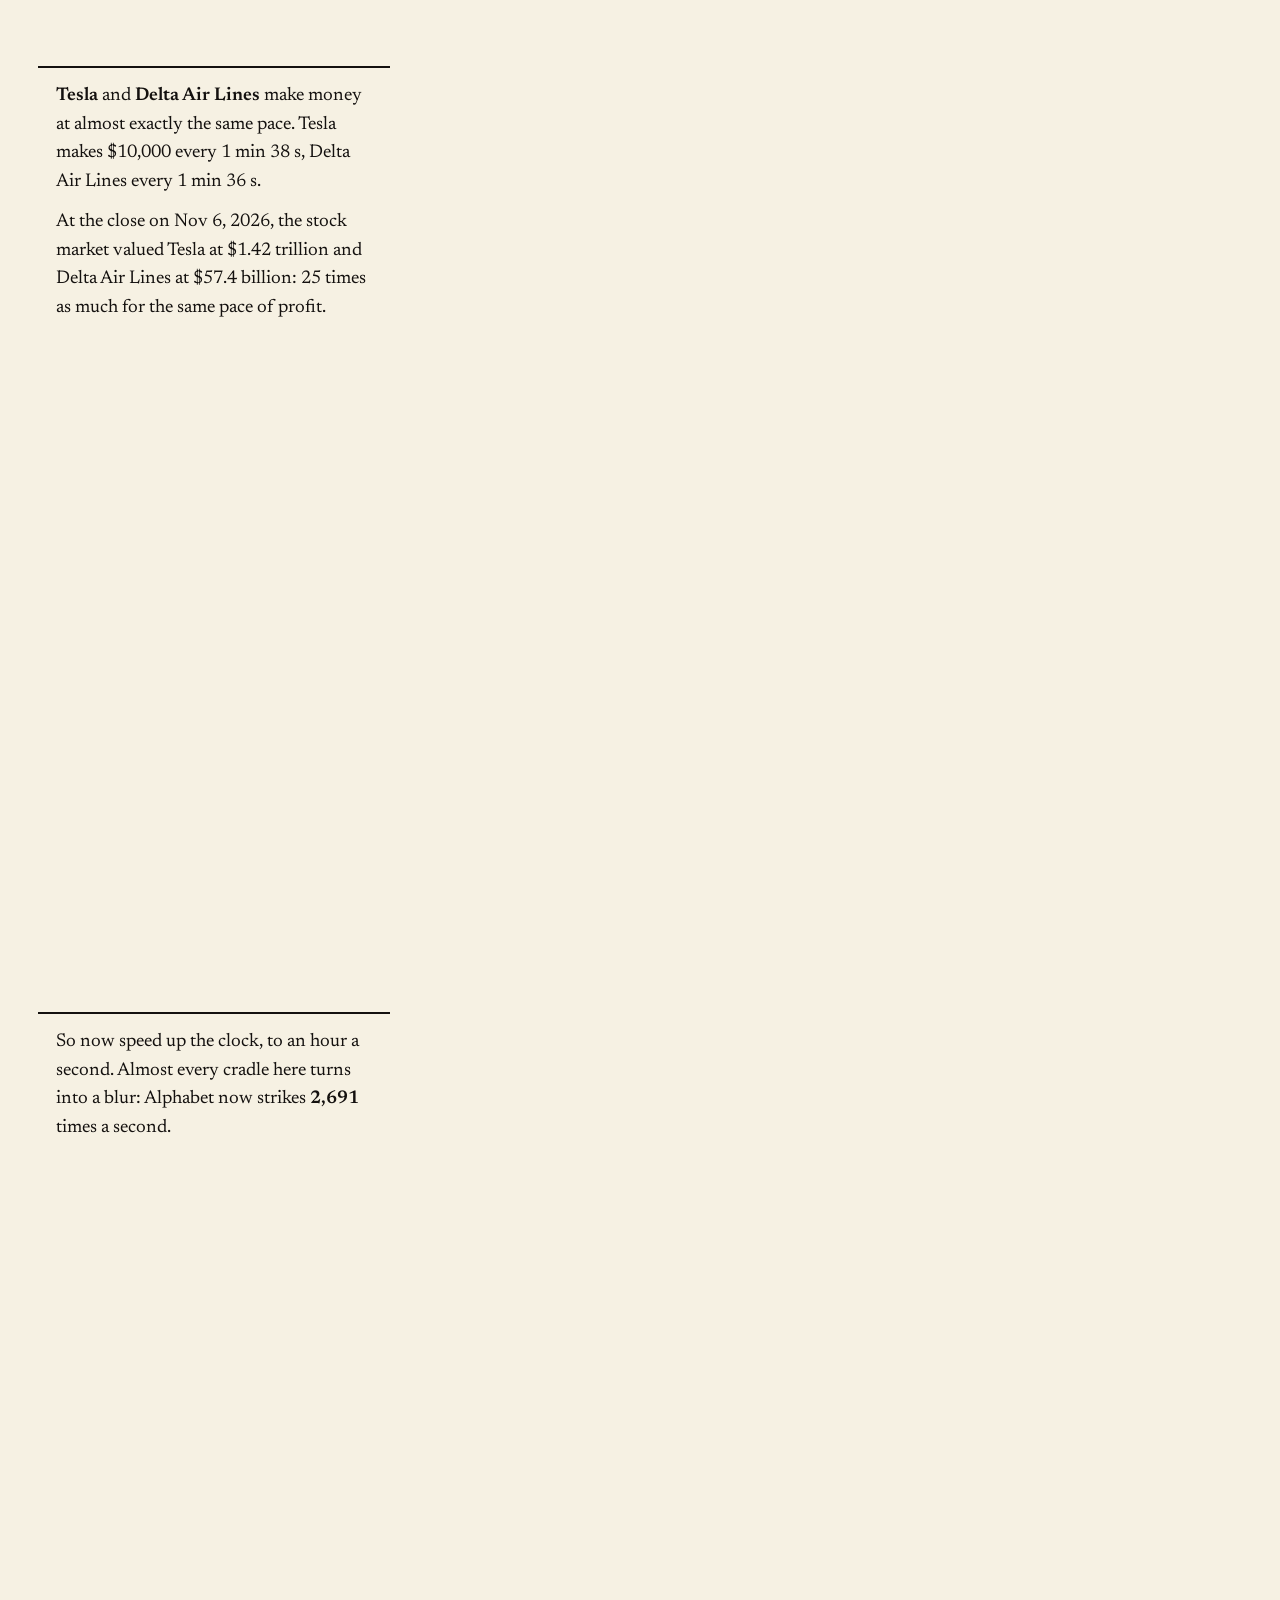
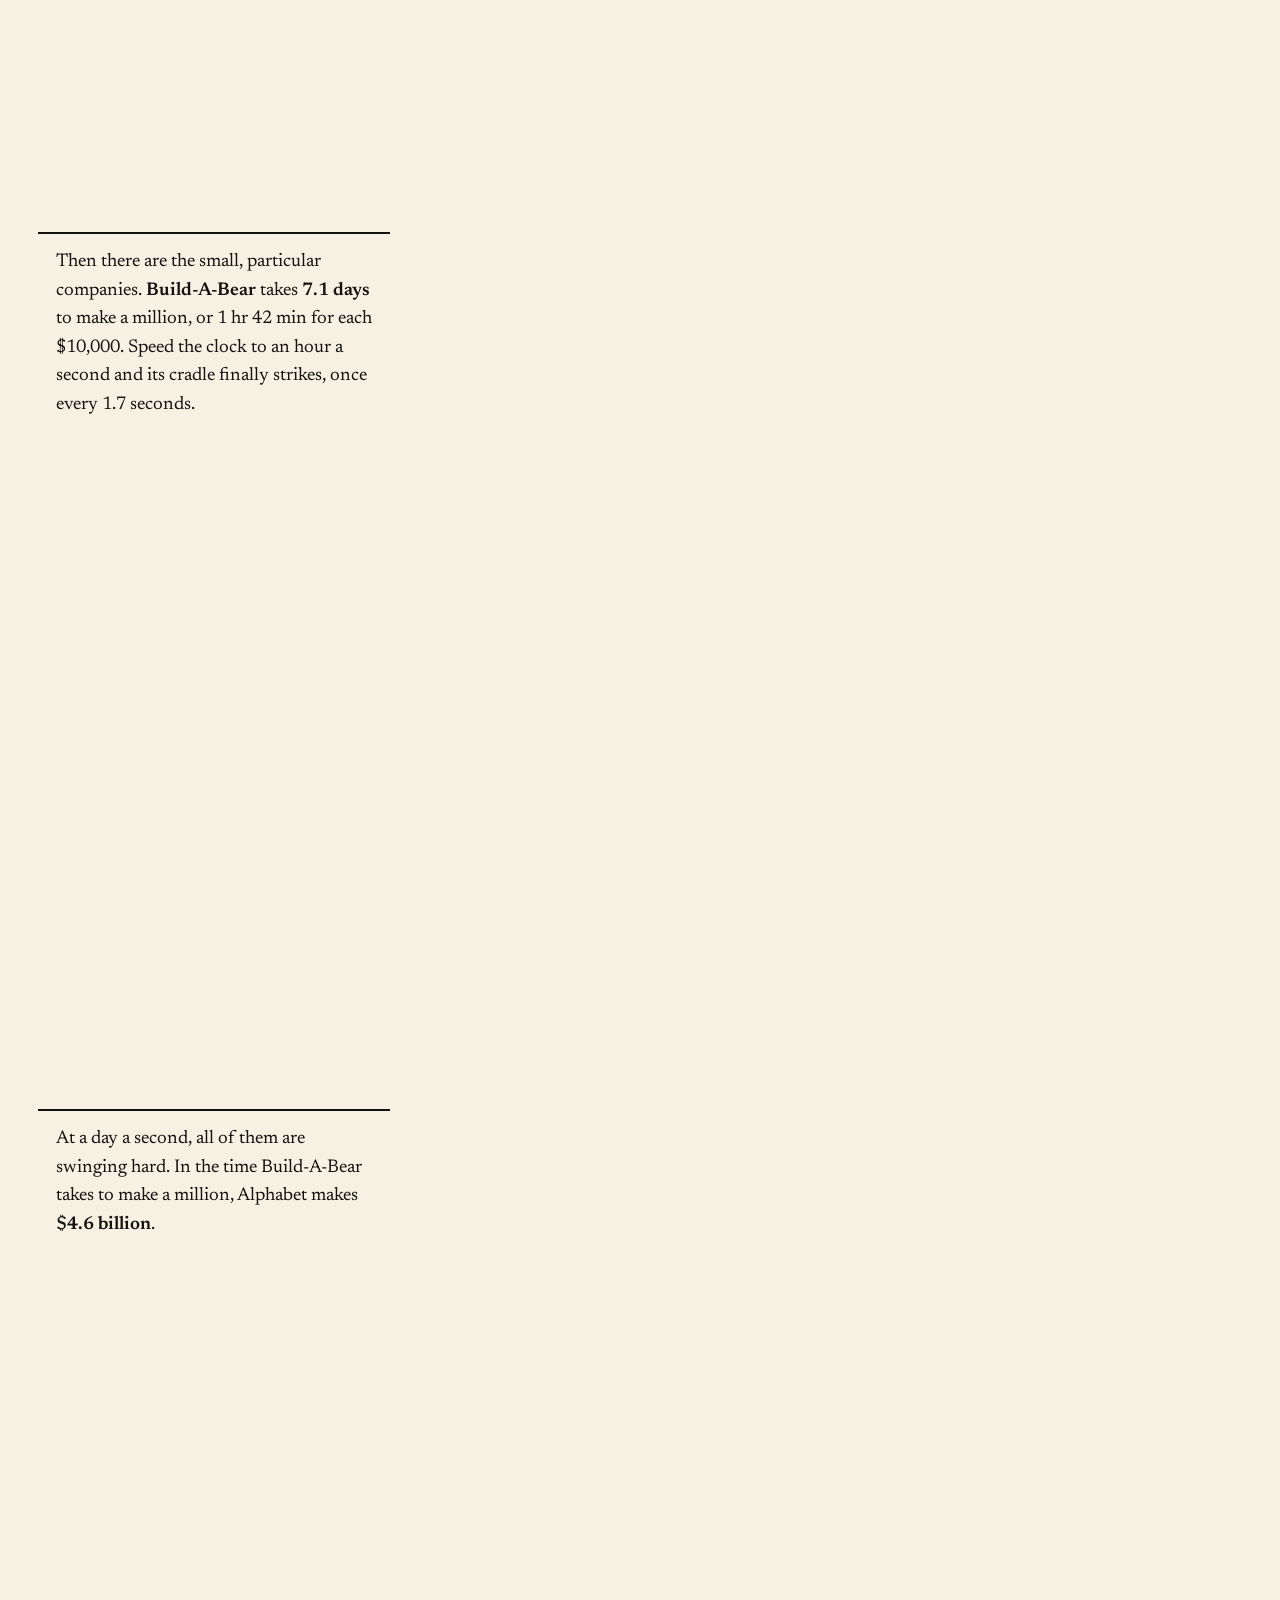
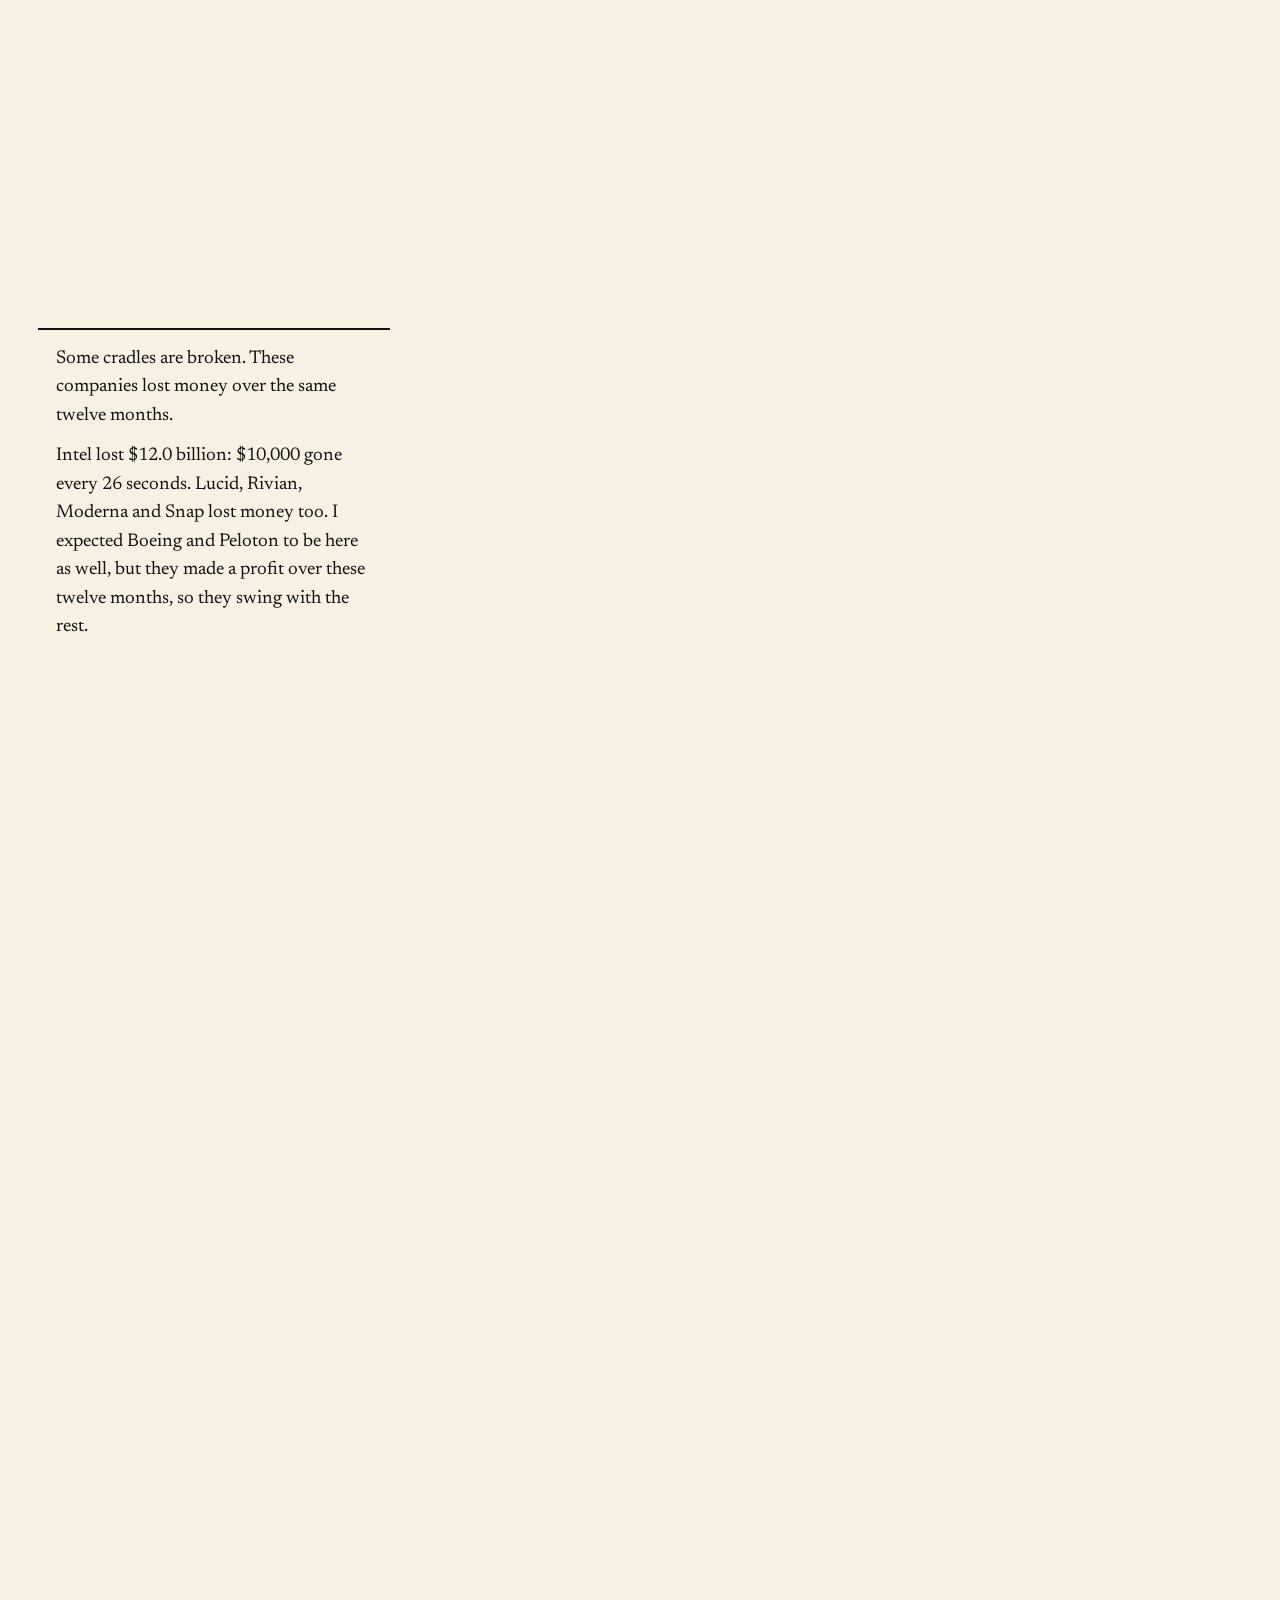
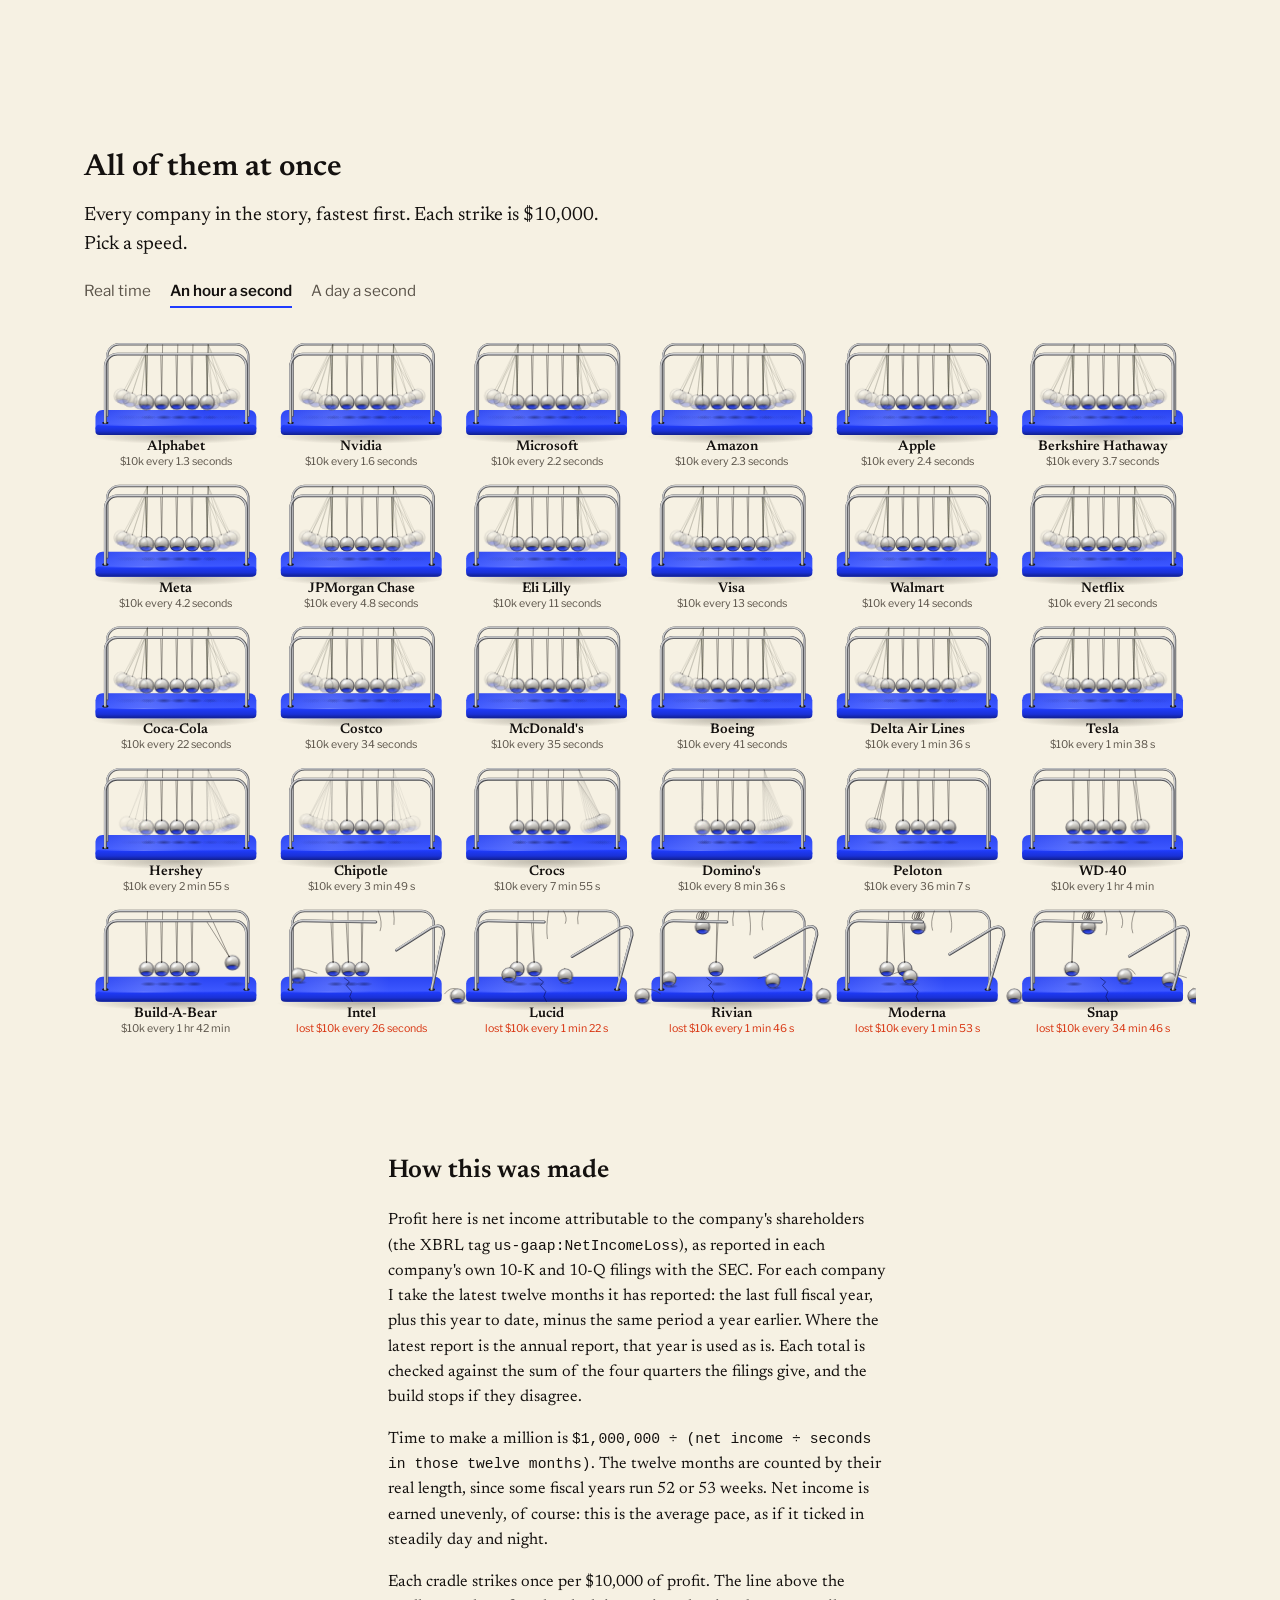
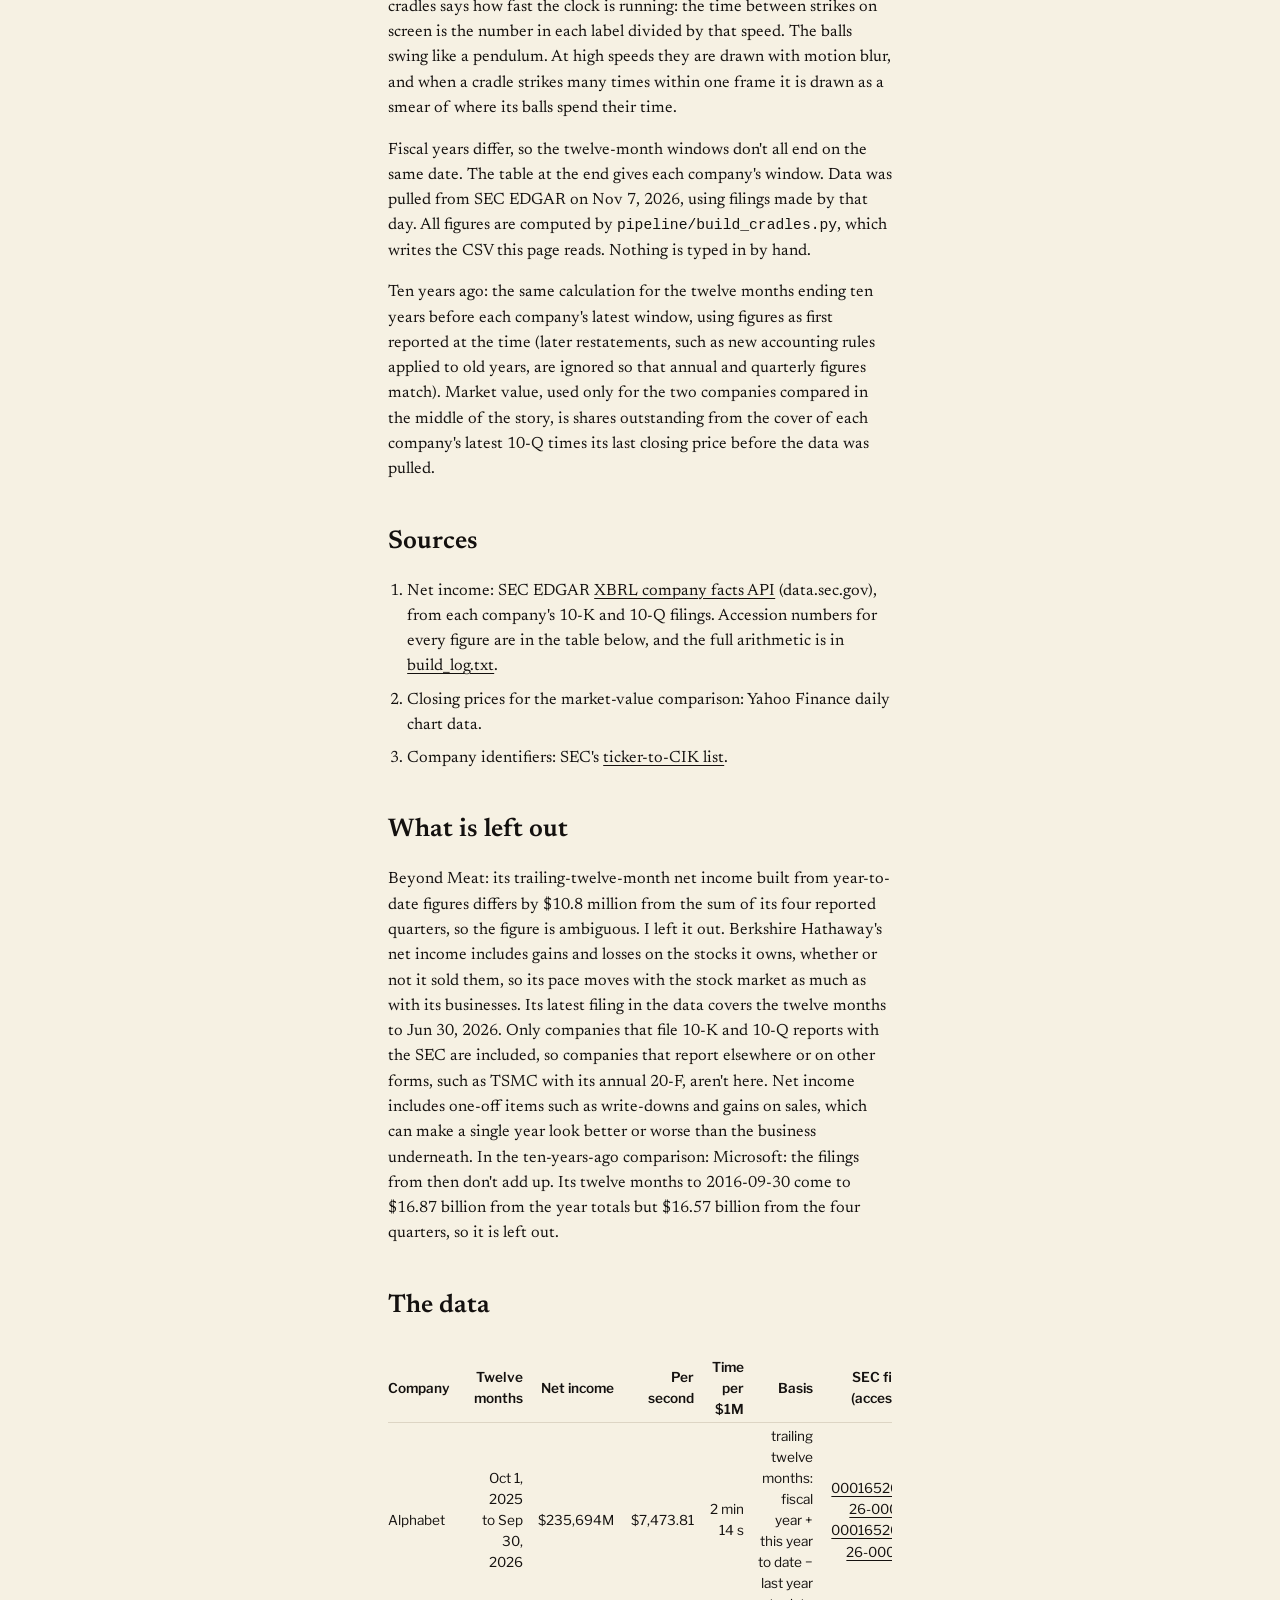
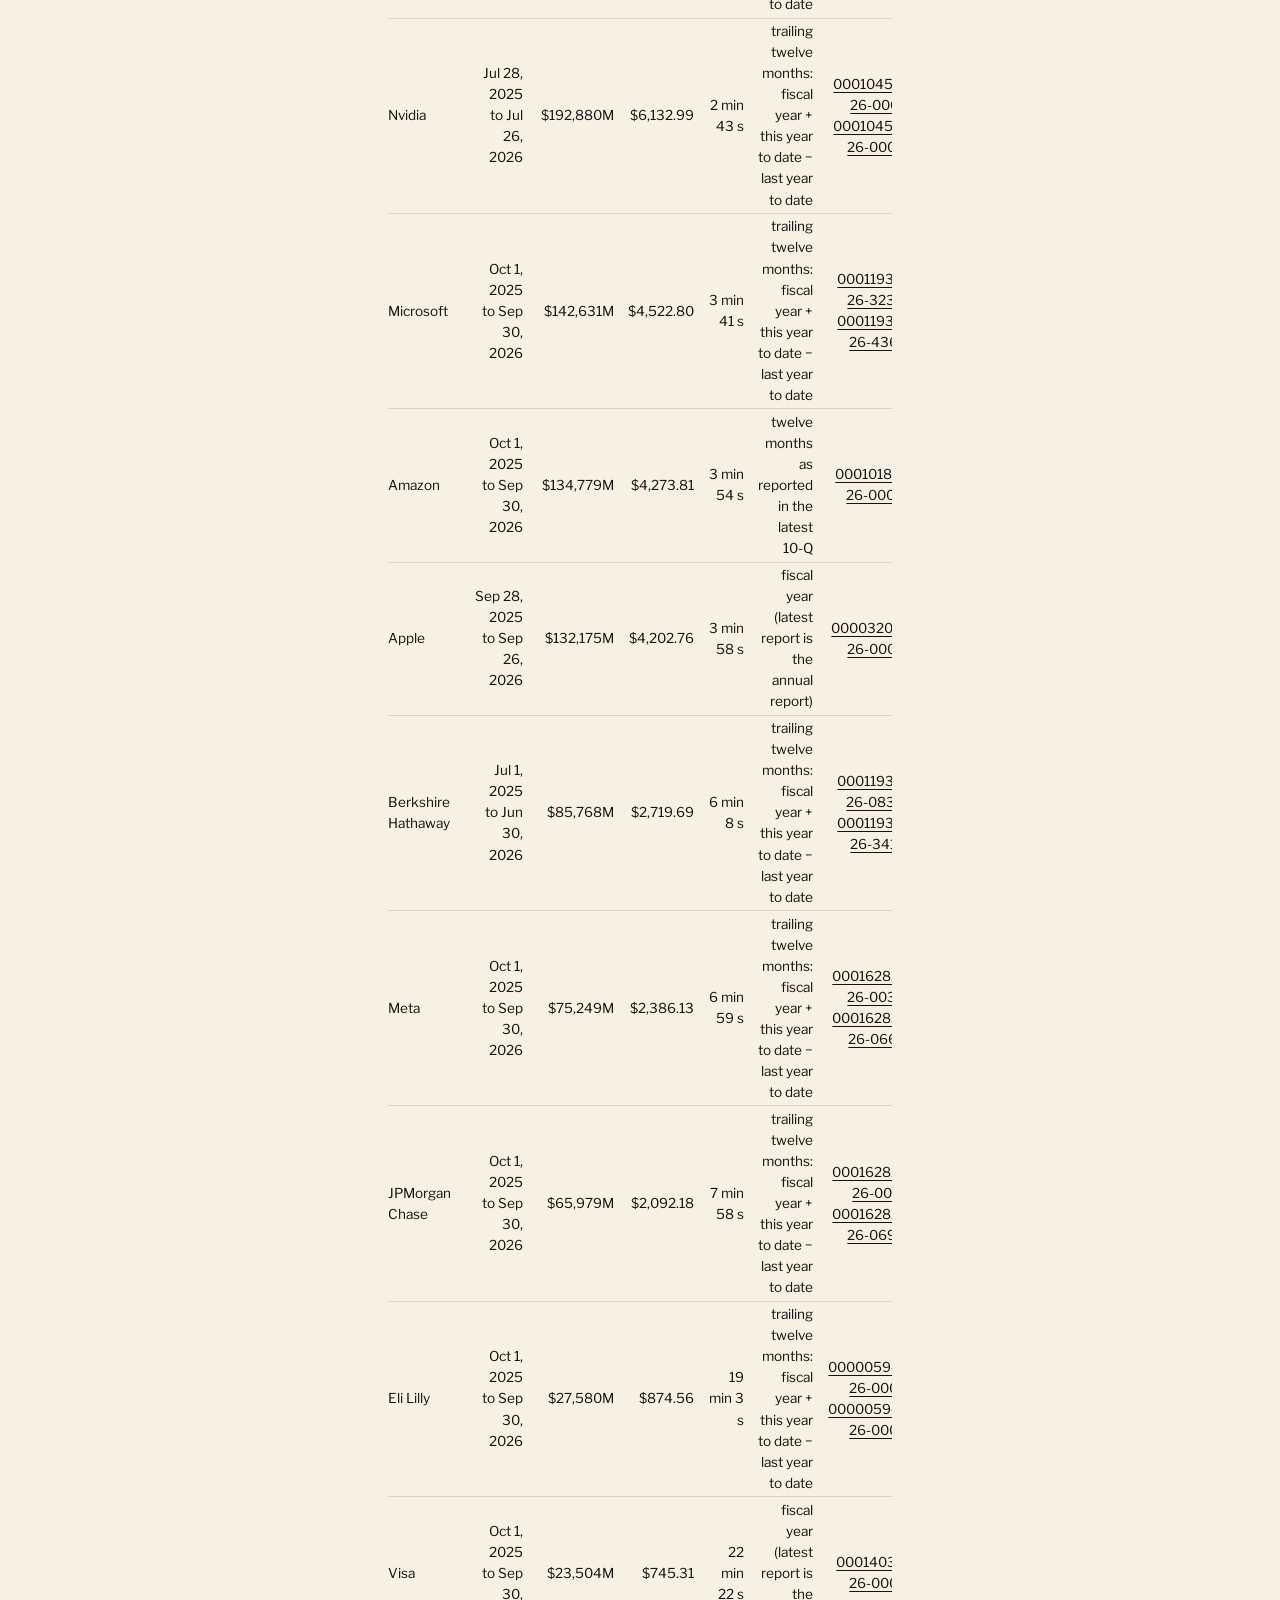
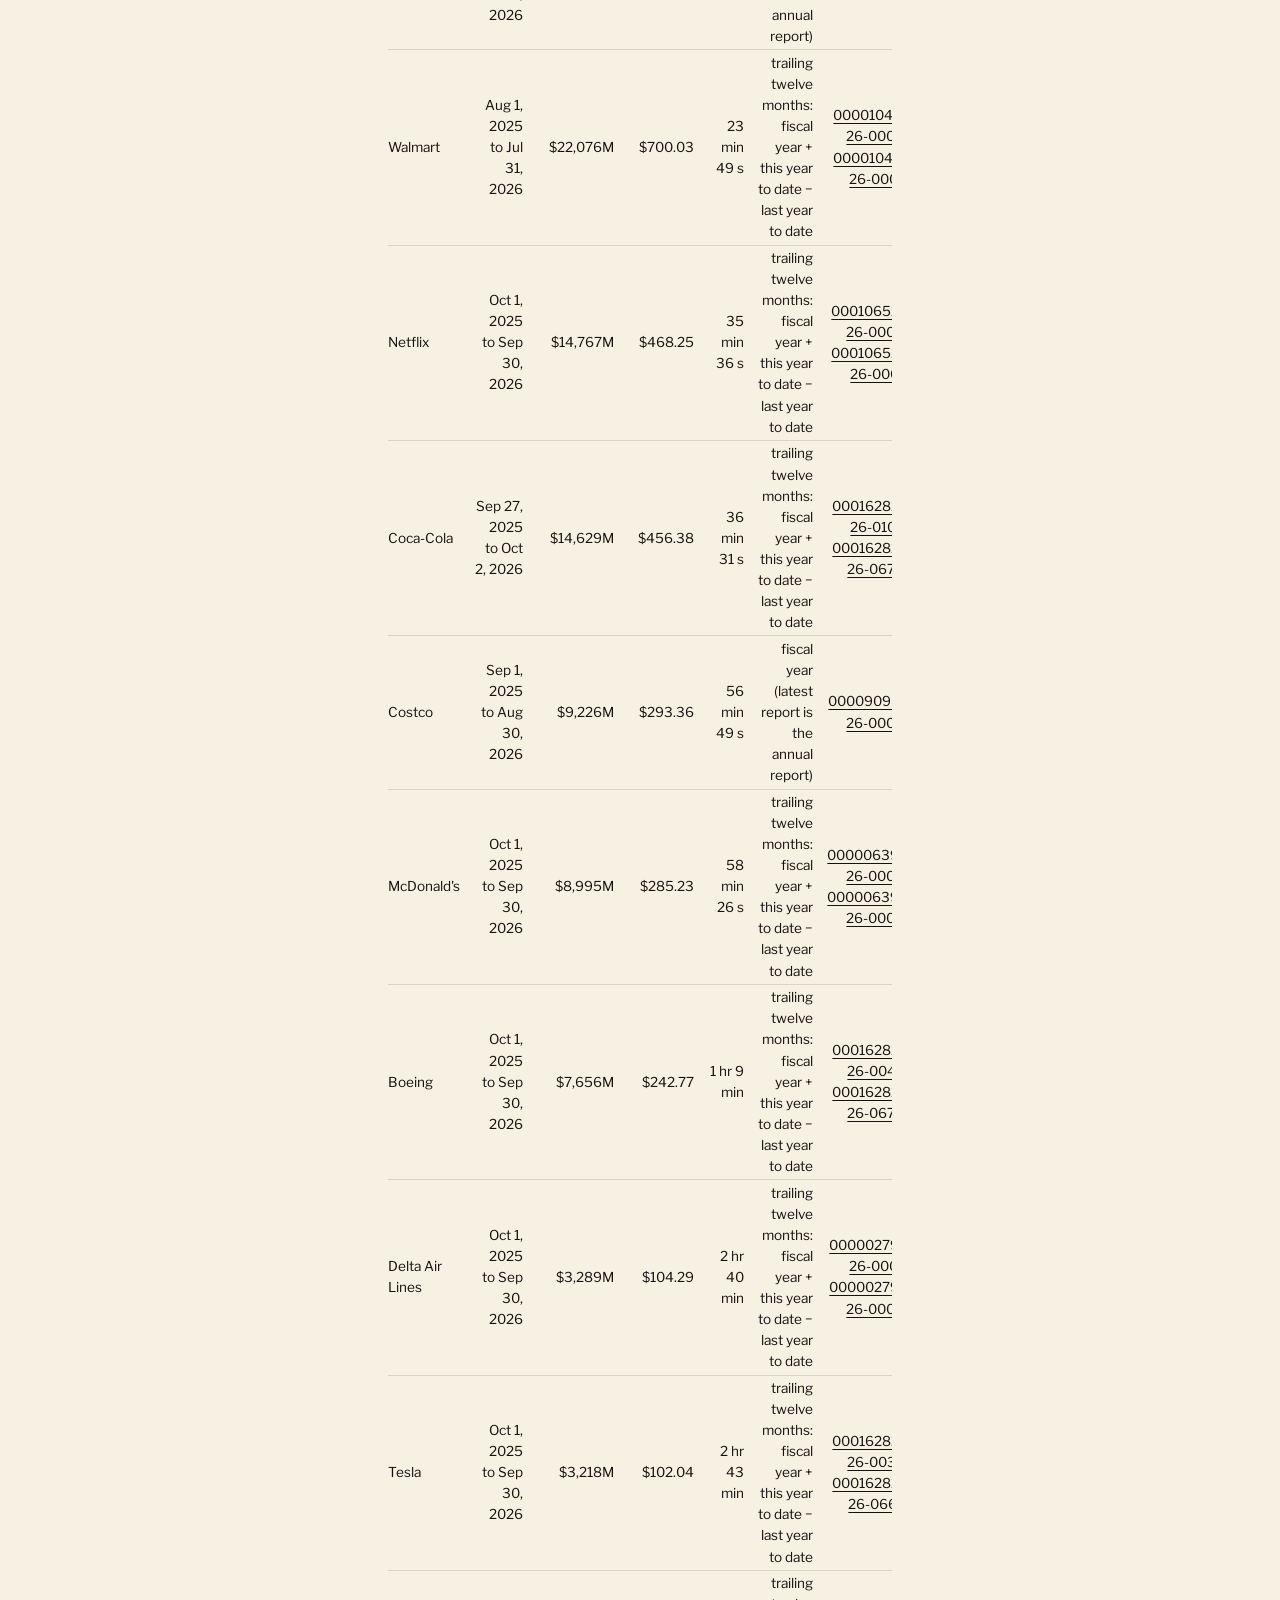
==== commit 30d414c1: "Cradles: new title, broken cradles for losses, Tesla vs Delta, ten years ago - Title: "How fast do c" ====
--- a/stories/cradles/index.html
+++ b/stories/cradles/index.html
@@ -3,7 +3,7 @@
 <head>
   <meta charset="utf-8">
   <meta name="viewport" content="width=device-width, initial-scale=1">
-  <title>A million dollars, click by click</title>
+  <title>How fast do companies make a buck?</title>
   <meta name="description" content="Newton's cradles that strike once for every $1 million of profit a company makes.">
   <link rel="icon" href="../../assets/img/logo.svg" type="image/svg+xml">
   <link rel="icon" href="../../assets/img/favicon-32.png" sizes="32x32">
@@ -31,7 +31,7 @@
   <nav class="masthead"><a href="../../index.html"><span>Finance <i>in</i> Pictures</span></a></nav>
 
   <header class="lede">
-    <h1>A million dollars, click by click</h1>
+    <h1>How fast do companies make a buck?</h1>
     <p>Since you opened this page, <span data-fill="fastest">…</span> has made <span class="live" data-live="fastest">…</span> in profit. Each strike of the cradles below is another $10,000 of a company's profit.</p>
     <p class="byline">Profit is net income over each company's latest four reported quarters, from its SEC filings. Every number comes from the files listed at the end.</p>
   </header>
@@ -47,12 +47,16 @@
         <p>It's running at real speed: one strike every <b data-fill="fastest-unit">…</b>. That's <span data-fill="fastest-rate">…</span> a second, around the clock, for a whole year, or a million dollars every <span data-fill="fastest-interval">…</span>.</p></div>
       <div class="step"><p>Here are the biggest earners on the list, still in real time. All <span data-fill="giants-n">…</span> of them make $10,000 in under <b data-fill="giants-max">…</b>.</p>
         <p data-fill="giants-note">…</p></div>
+      <div class="step"><p>Ten years ago, they were much slower. <span data-fill="decade-lead">…</span></p>
+        <p data-fill="decade-note">…</p></div>
       <div class="step"><p>Now some names everyone knows. Even at $10,000 a strike, the slower ones barely move.</p>
         <p data-fill="brands-note">…</p></div>
+      <div class="step"><p><b data-fill="pair-a">…</b> and <b data-fill="pair-b">…</b> make money at almost exactly the same pace. <span data-fill="pair-pace">…</span></p>
+        <p data-fill="pair-values">…</p></div>
       <div class="step"><p>So now speed up the clock, to an hour a second. Almost every cradle here turns into a blur: <span data-fill="fastest">…</span> now strikes <b data-fill="fastest-hour">…</b> times a second.</p></div>
       <div class="step"><p>Then there are the small, particular companies. <b data-fill="slowest">…</b> takes <b data-fill="slowest-interval">…</b> to make a million, or <span data-fill="slowest-unit">…</span> for each $10,000. Speed the clock to an hour a second and its cradle finally strikes, once every <span data-fill="slowest-hour">…</span>.</p></div>
       <div class="step"><p>At a day a second, all of them are swinging hard. In the time <span data-fill="slowest">…</span> takes to make a million, <span data-fill="fastest">…</span> makes <b data-fill="ratio">…</b>.</p></div>
-      <div class="step"><p>Some cradles never strike. These companies lost money over the same twelve months.</p>
+      <div class="step"><p>Some cradles are broken. These companies lost money over the same twelve months.</p>
         <p data-fill="loss-note">…</p></div>
     </div>
   </section>
@@ -75,9 +79,12 @@
     <p>Each cradle strikes once per $10,000 of profit. The line above the cradles says how fast the clock is running: the time between strikes on screen is the number in each label divided by that speed. The balls swing like a pendulum. At high speeds they are drawn with motion blur, and when a cradle strikes many times within one frame it is drawn as a smear of where its balls spend their time.</p>
     <p>Fiscal years differ, so the twelve-month windows don't all end on the same date. The table at the end gives each company's window. Data was pulled from SEC EDGAR on <span data-fill="as-of">…</span>, using filings made by that day. All figures are computed by <code>pipeline/build_cradles.py</code>, which writes the CSV this page reads. Nothing is typed in by hand.</p>
 
+    <p>Ten years ago: the same calculation for the twelve months ending ten years before each company's latest window, using figures as first reported at the time (later restatements, such as new accounting rules applied to old years, are ignored so that annual and quarterly figures match). Market value, used only for the two companies compared in the middle of the story, is shares outstanding from the cover of each company's latest 10-Q times its last closing price before the data was pulled.</p>
+
     <h2>Sources</h2>
     <ol>
       <li>Net income: SEC EDGAR <a href="https://www.sec.gov/search-filings/edgar-application-programming-interfaces">XBRL company facts API</a> (data.sec.gov), from each company's 10-K and 10-Q filings. Accession numbers for every figure are in the table below, and the full arithmetic is in <a href="data/build_log.txt">build_log.txt</a>.</li>
+      <li>Closing prices for the market-value comparison: Yahoo Finance daily chart data.</li>
       <li>Company identifiers: SEC's <a href="https://www.sec.gov/files/company_tickers.json">ticker-to-CIK list</a>.</li>
     </ol>
 
@@ -86,6 +93,9 @@
 
     <h2>The data</h2>
     <div id="table" class="wide-table"></div>
+    <p>Ten years earlier, for the companies in the comparison.</p>
+    <div id="decade-table" class="wide-table"></div>
+    <p>Market values: <span id="pair-data">…</span></p>
   </section>
 
   <script src="../../assets/js/d3.min.js"></script>
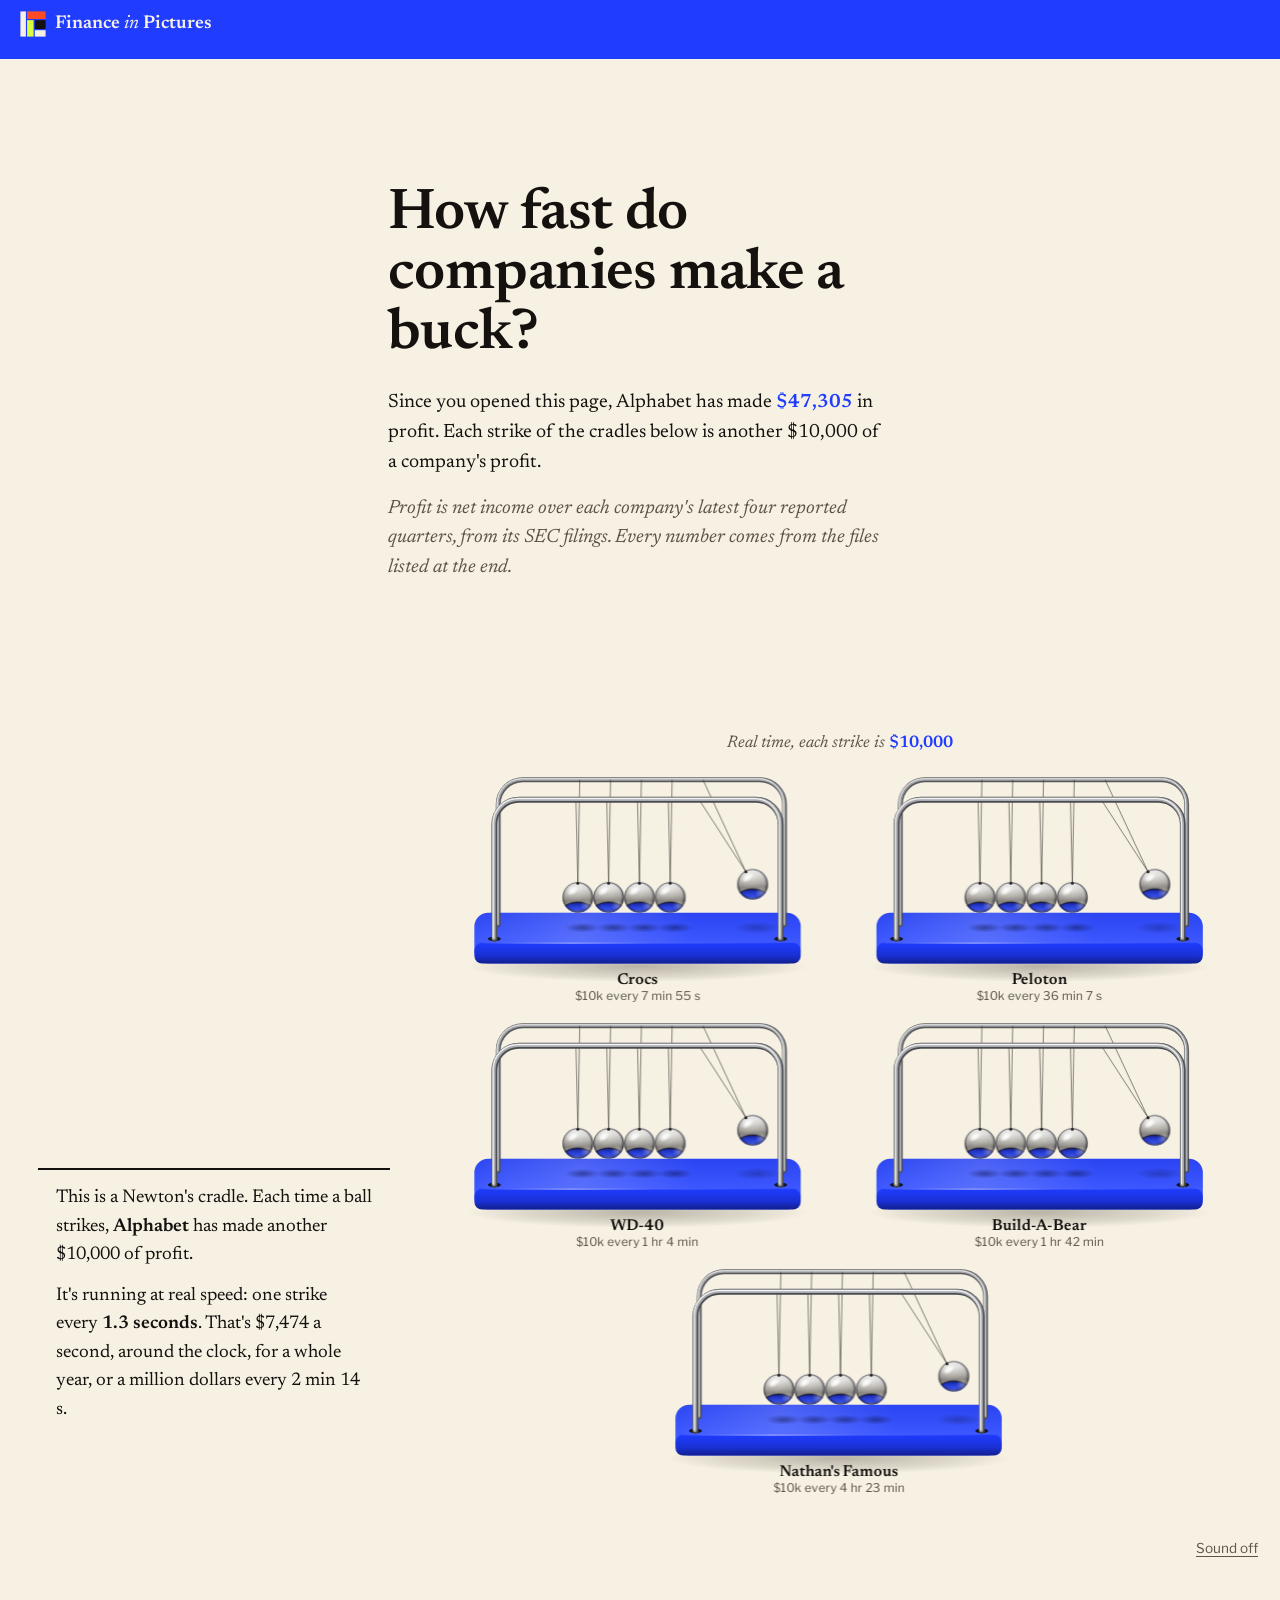
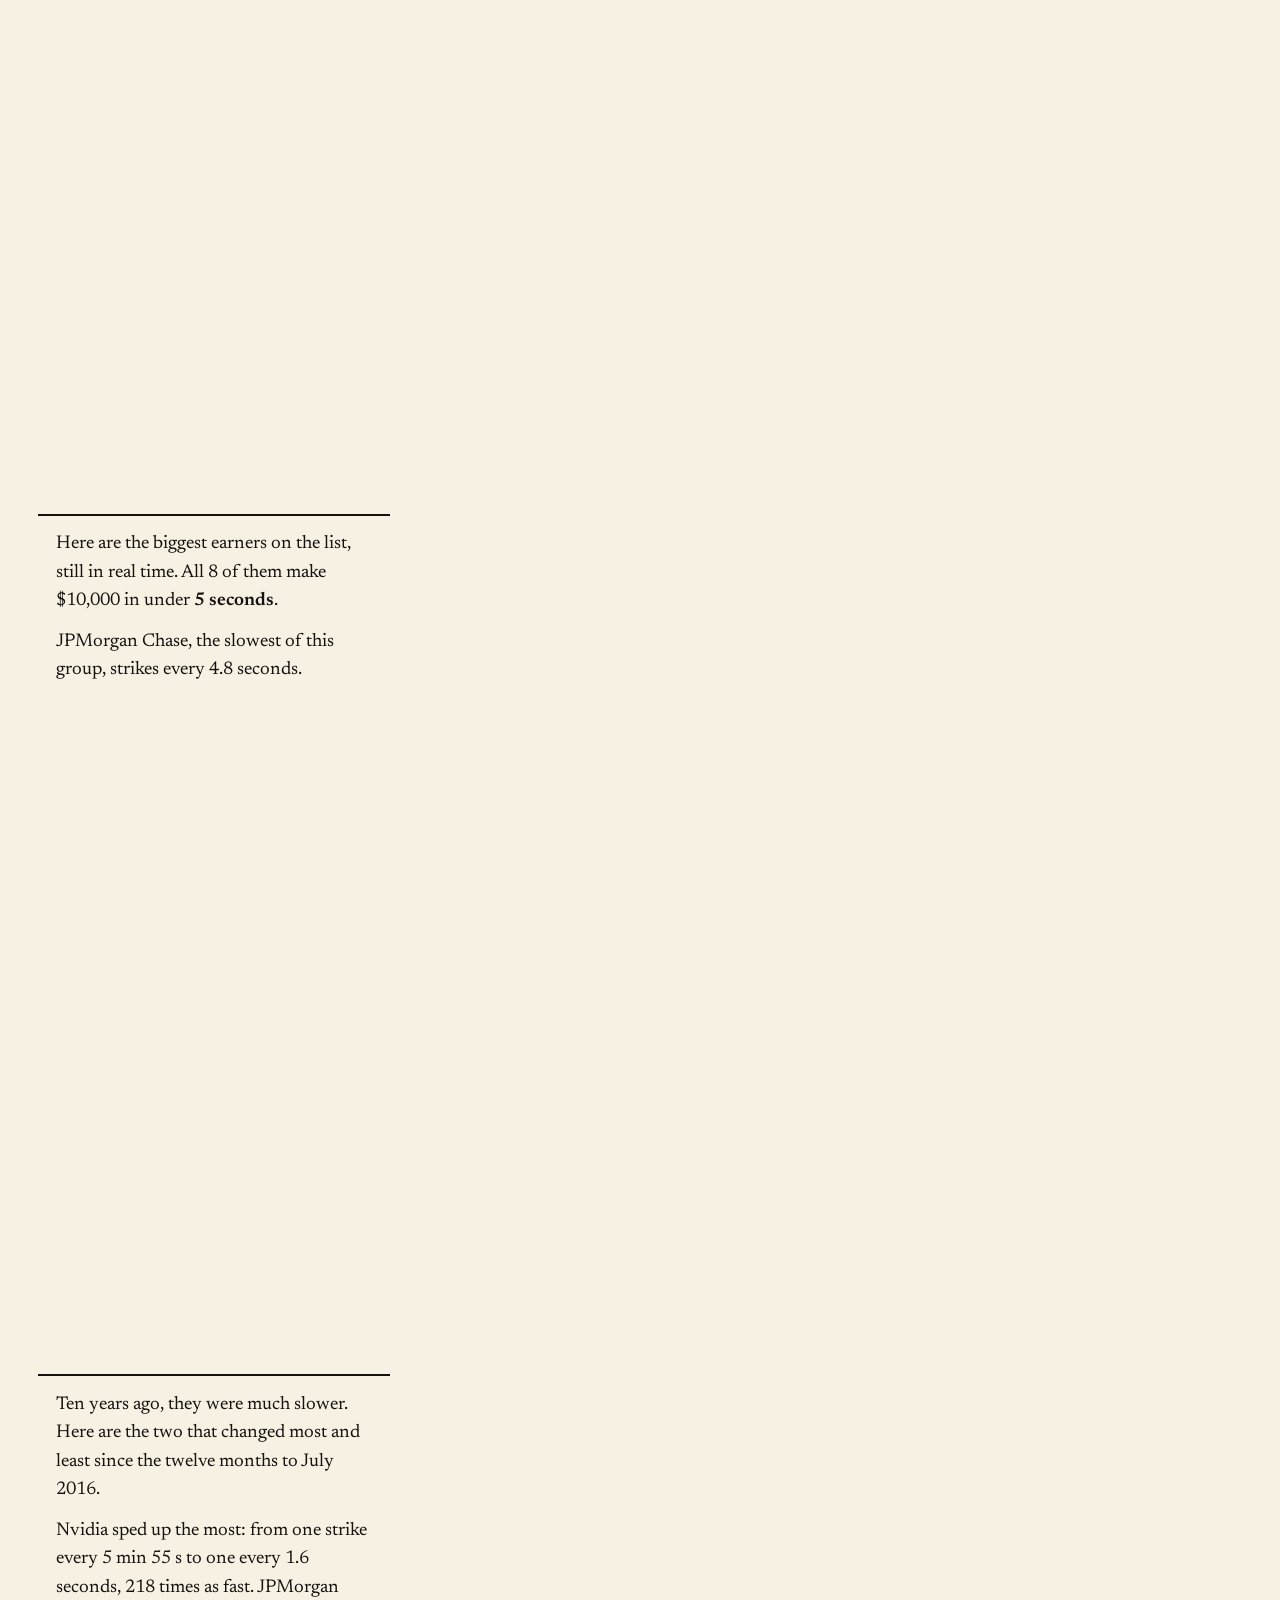
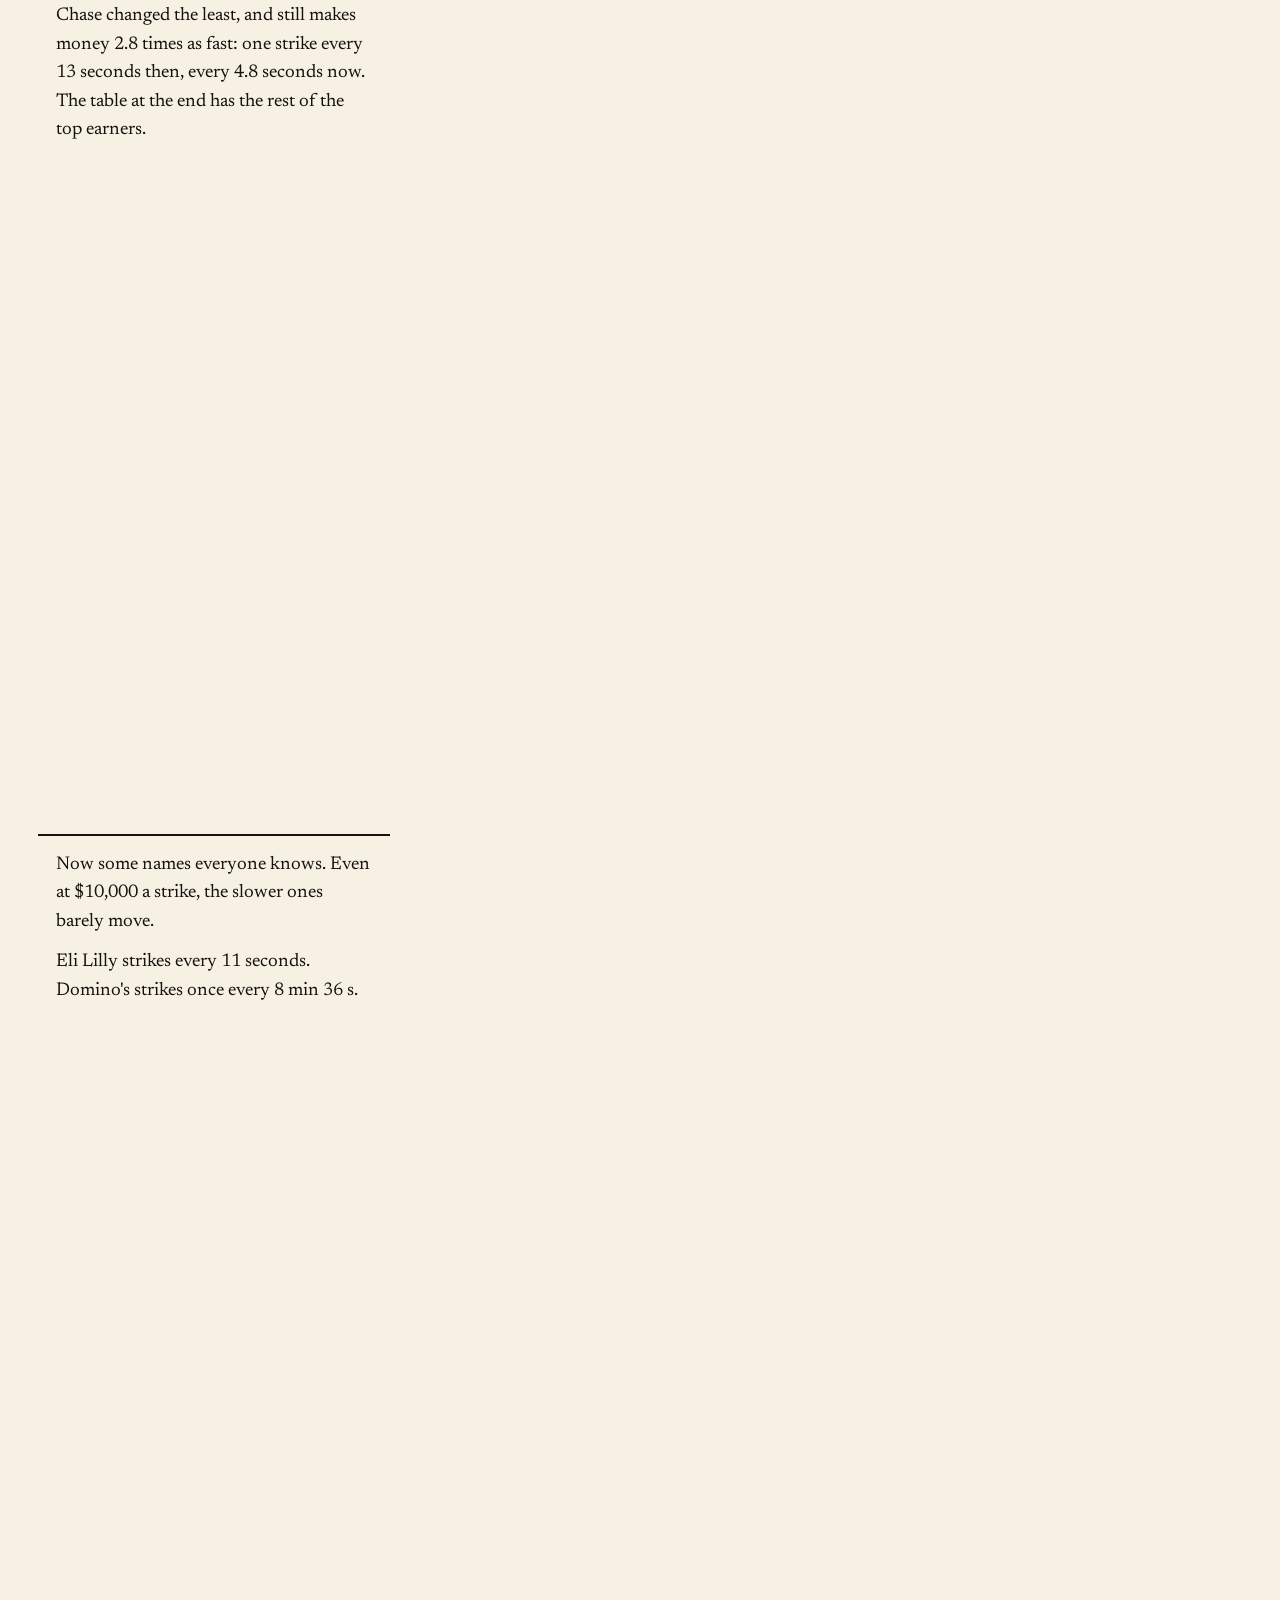
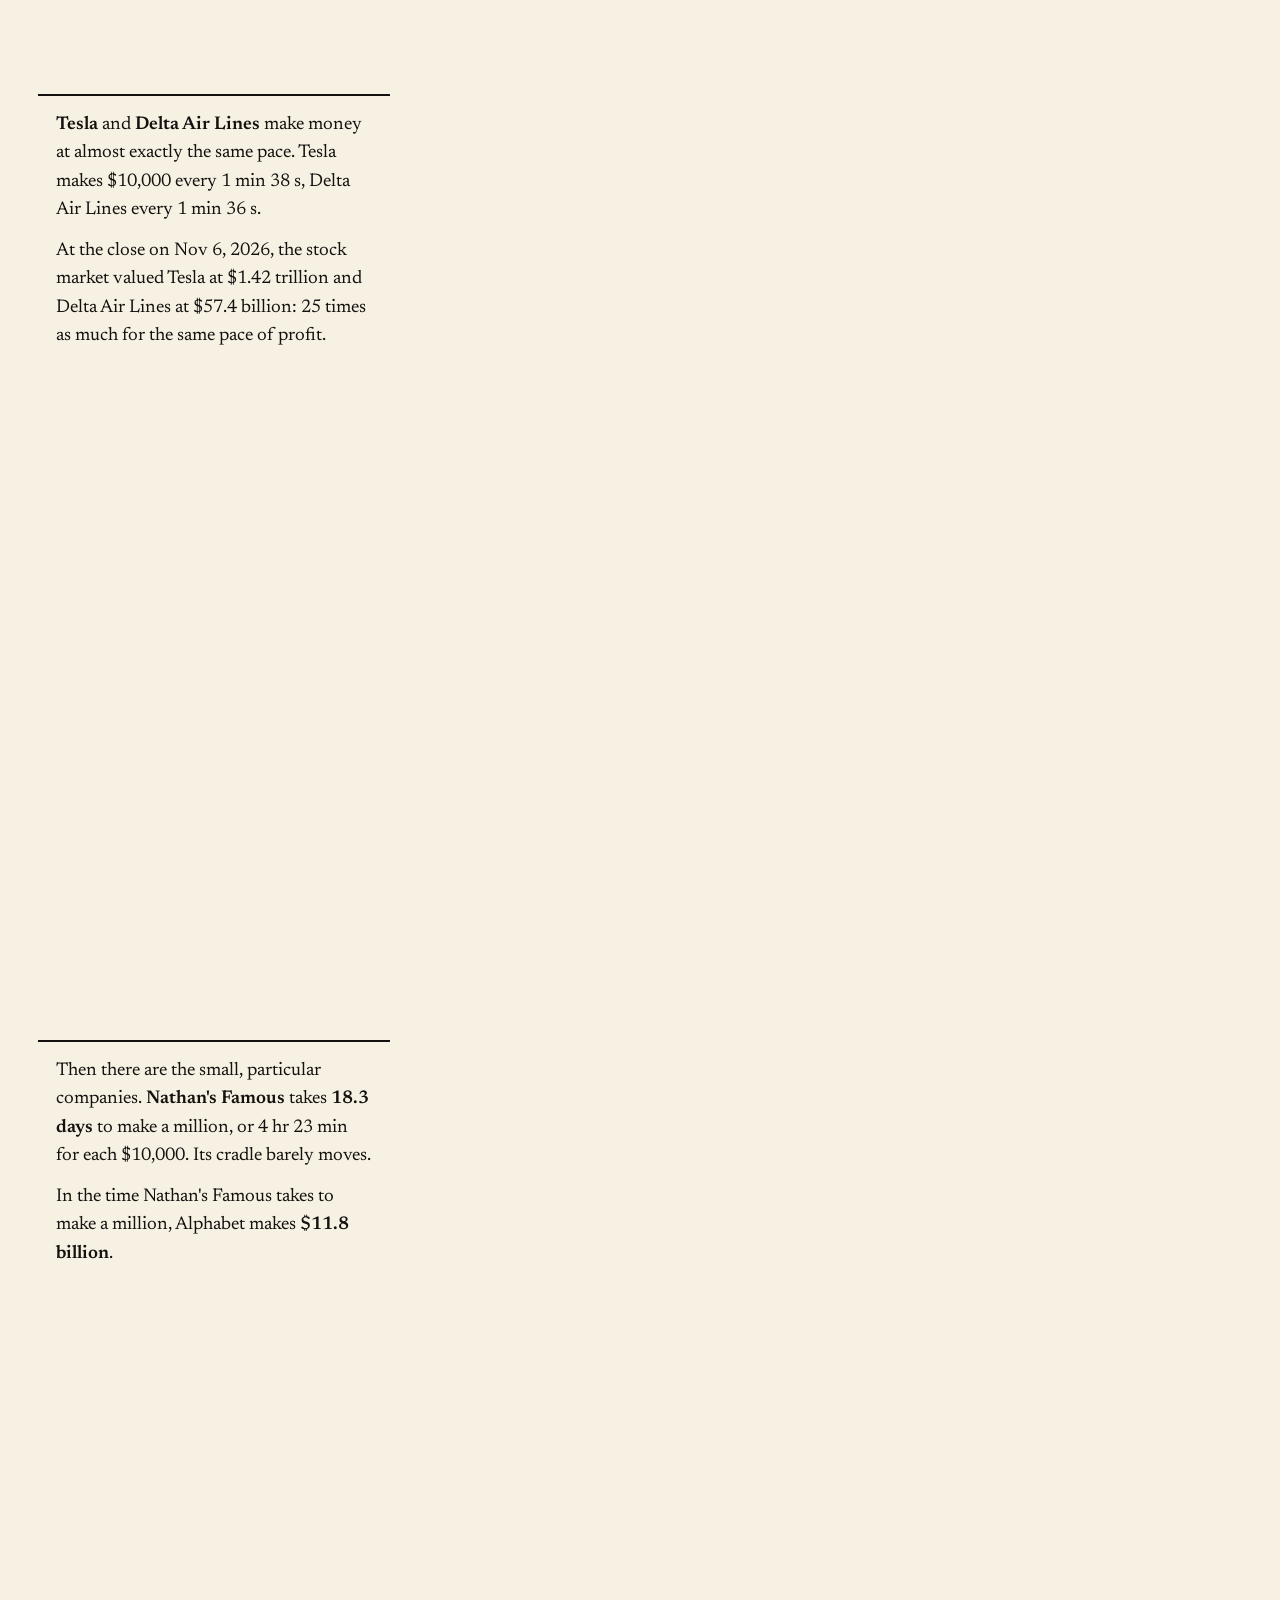
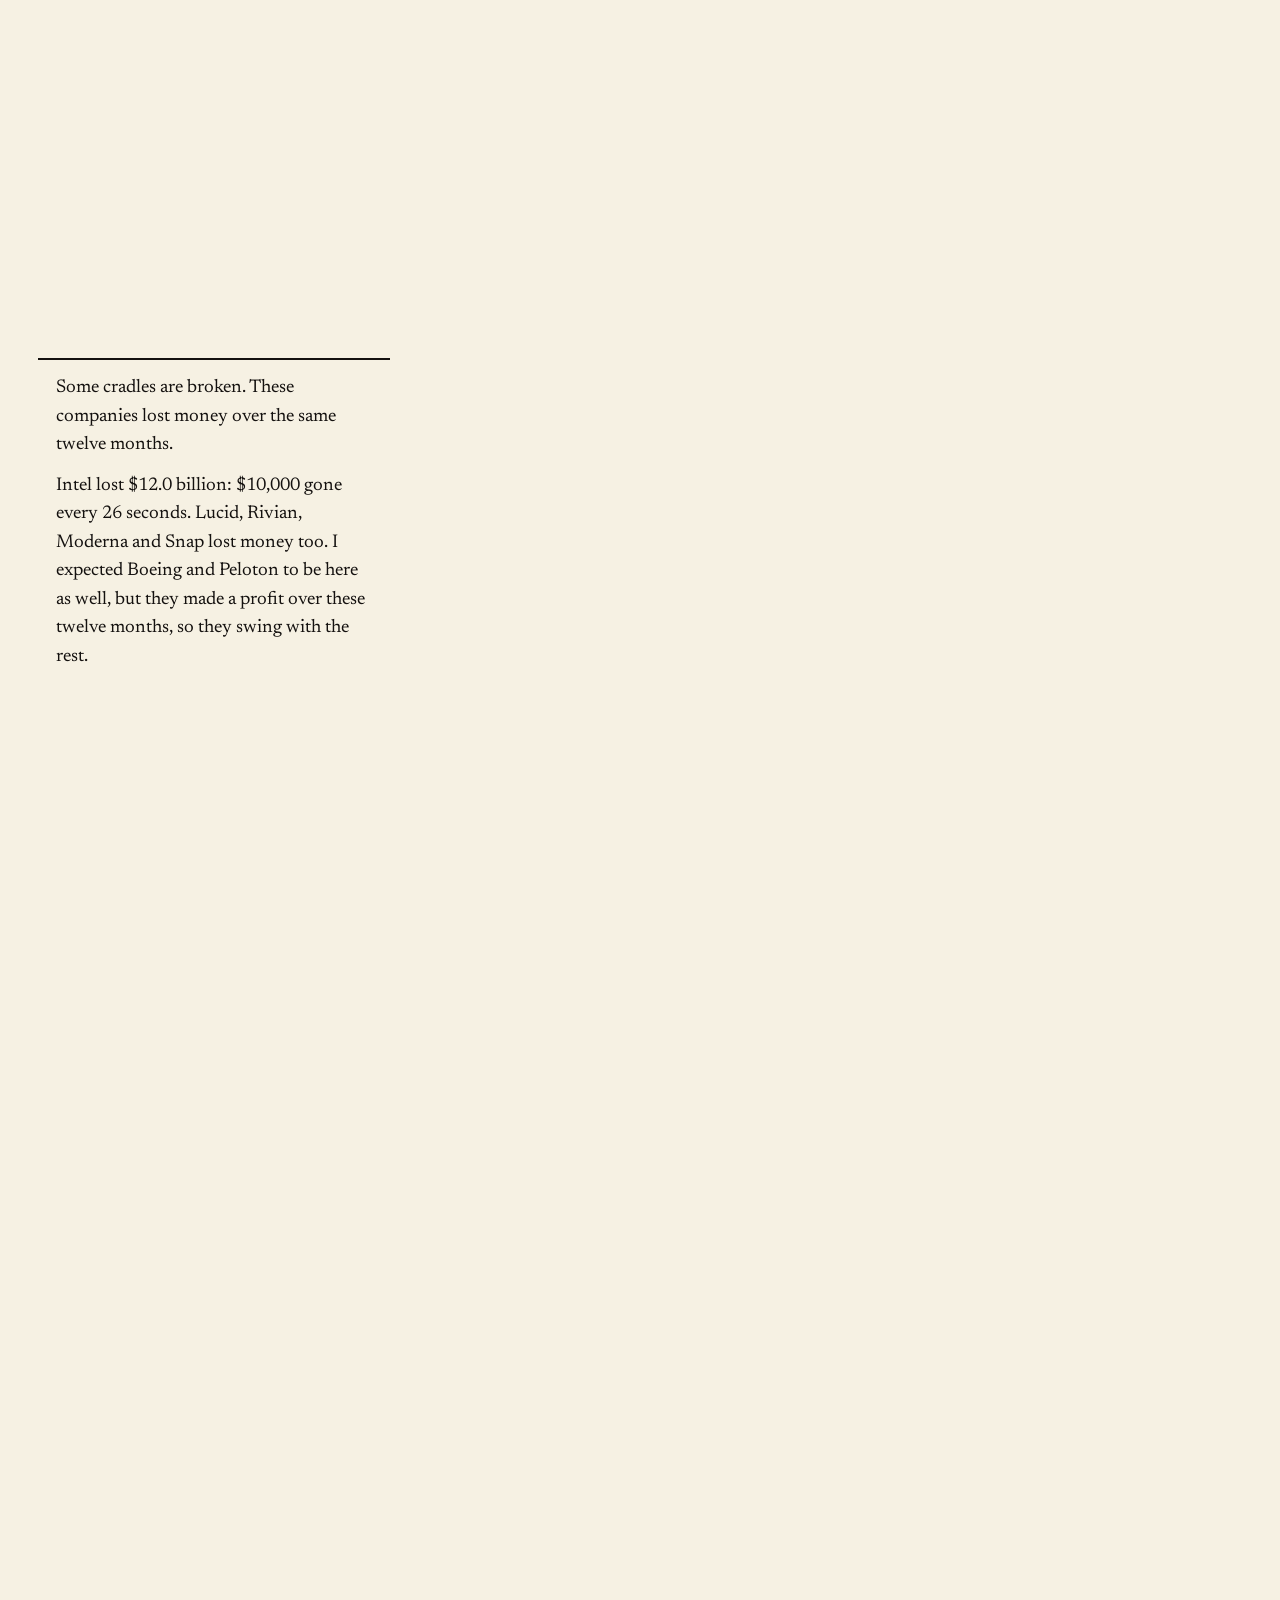
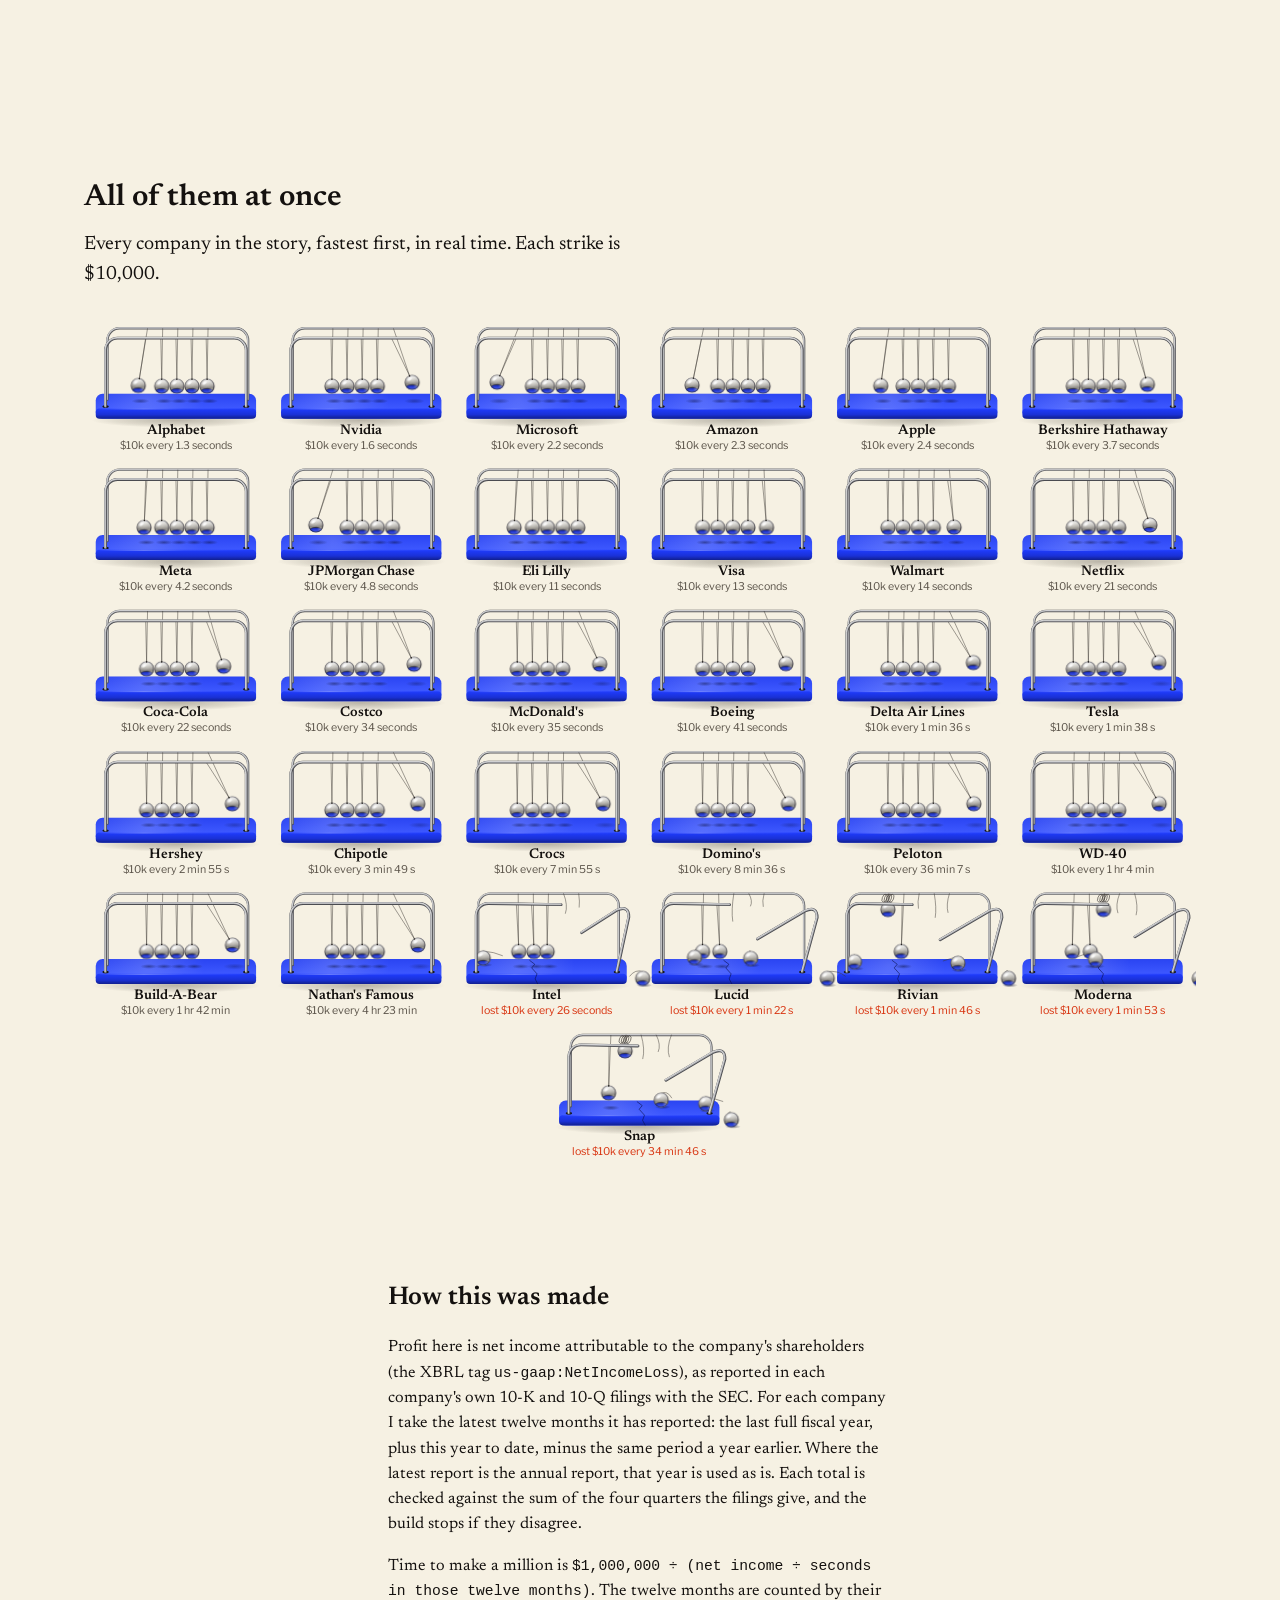
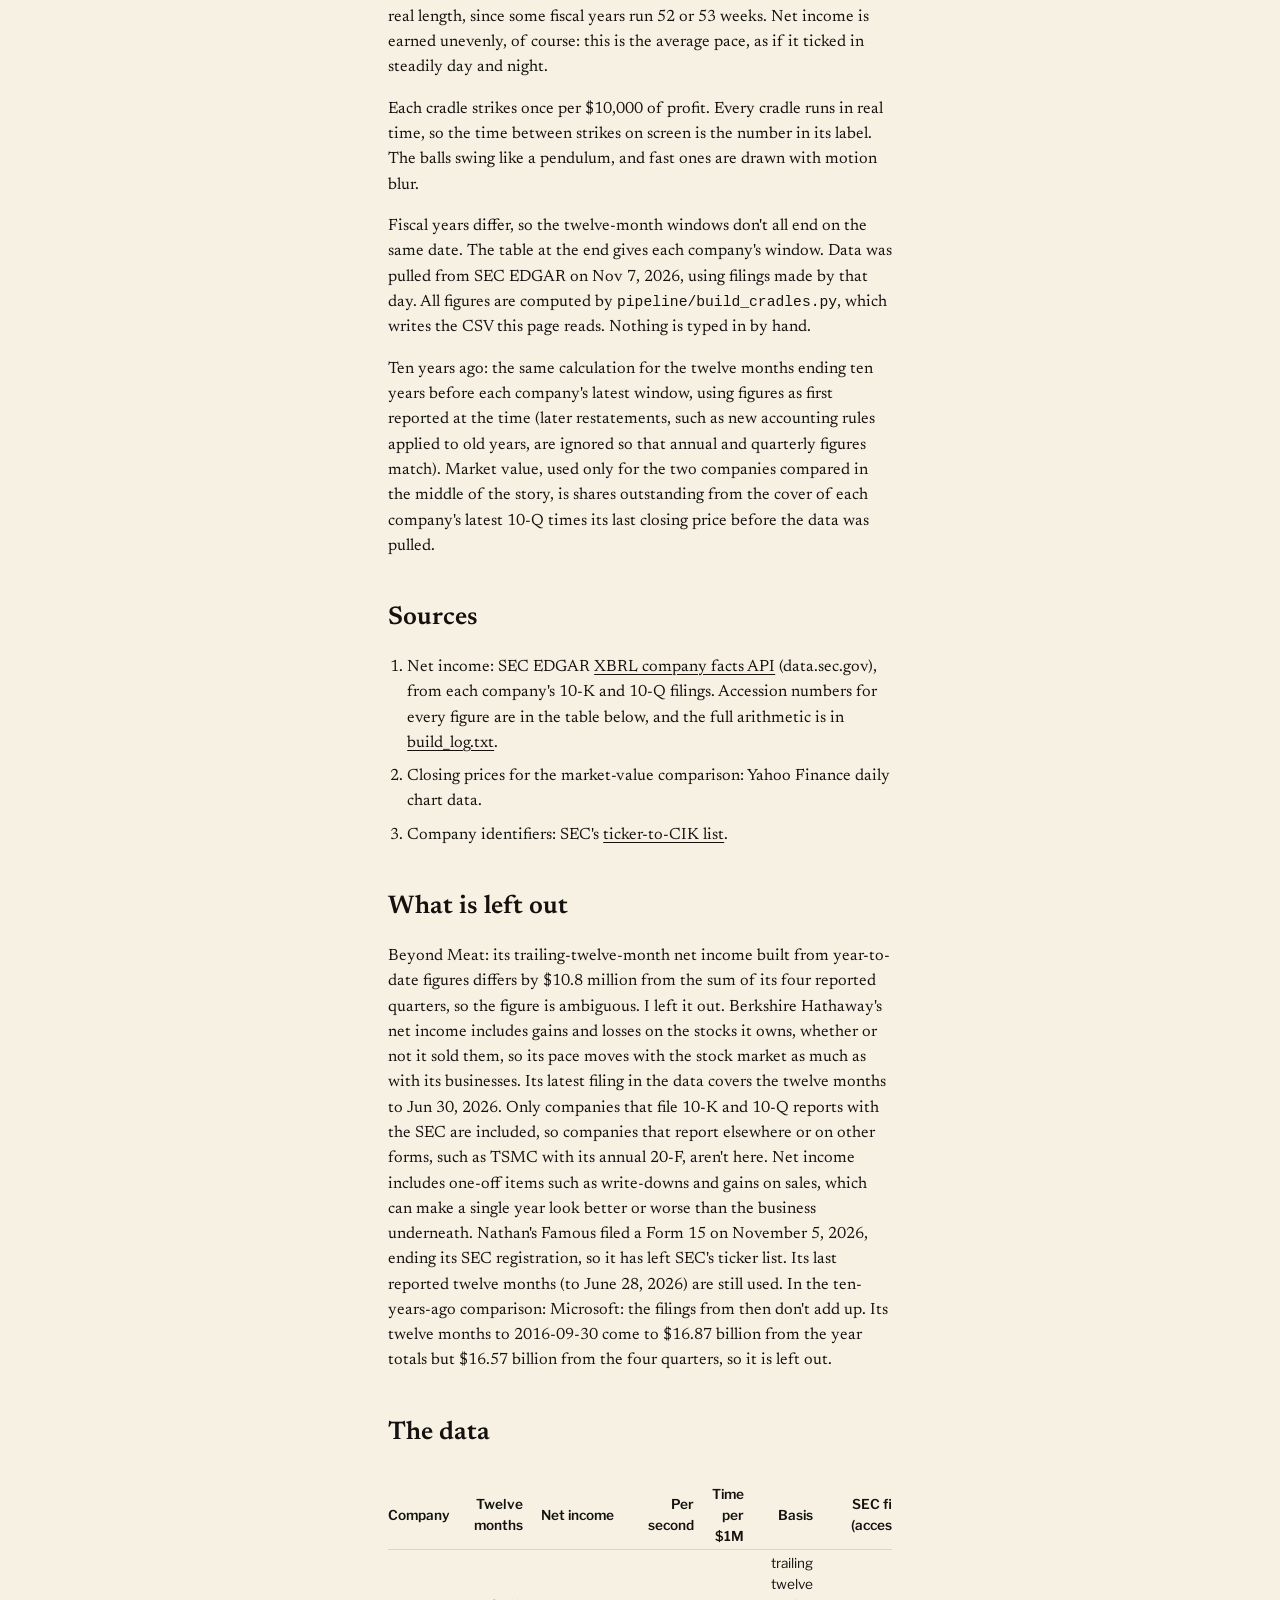
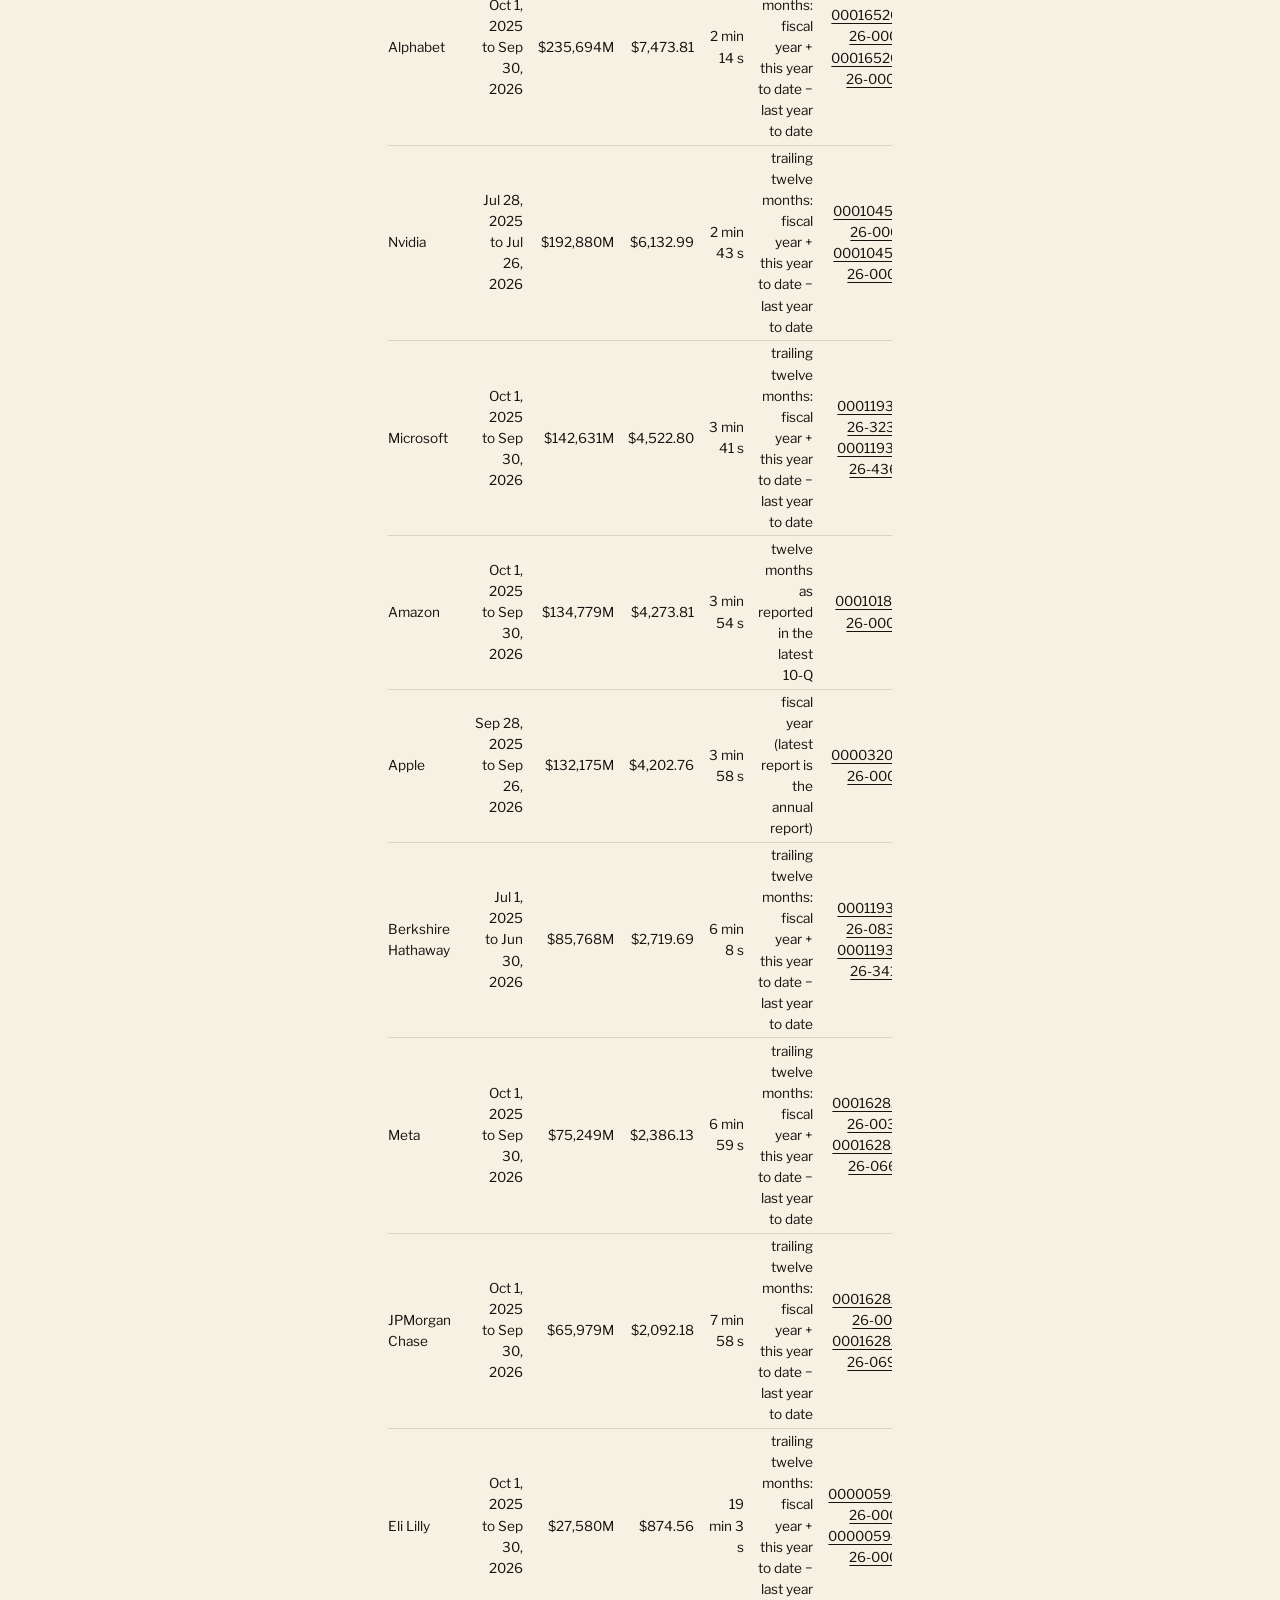
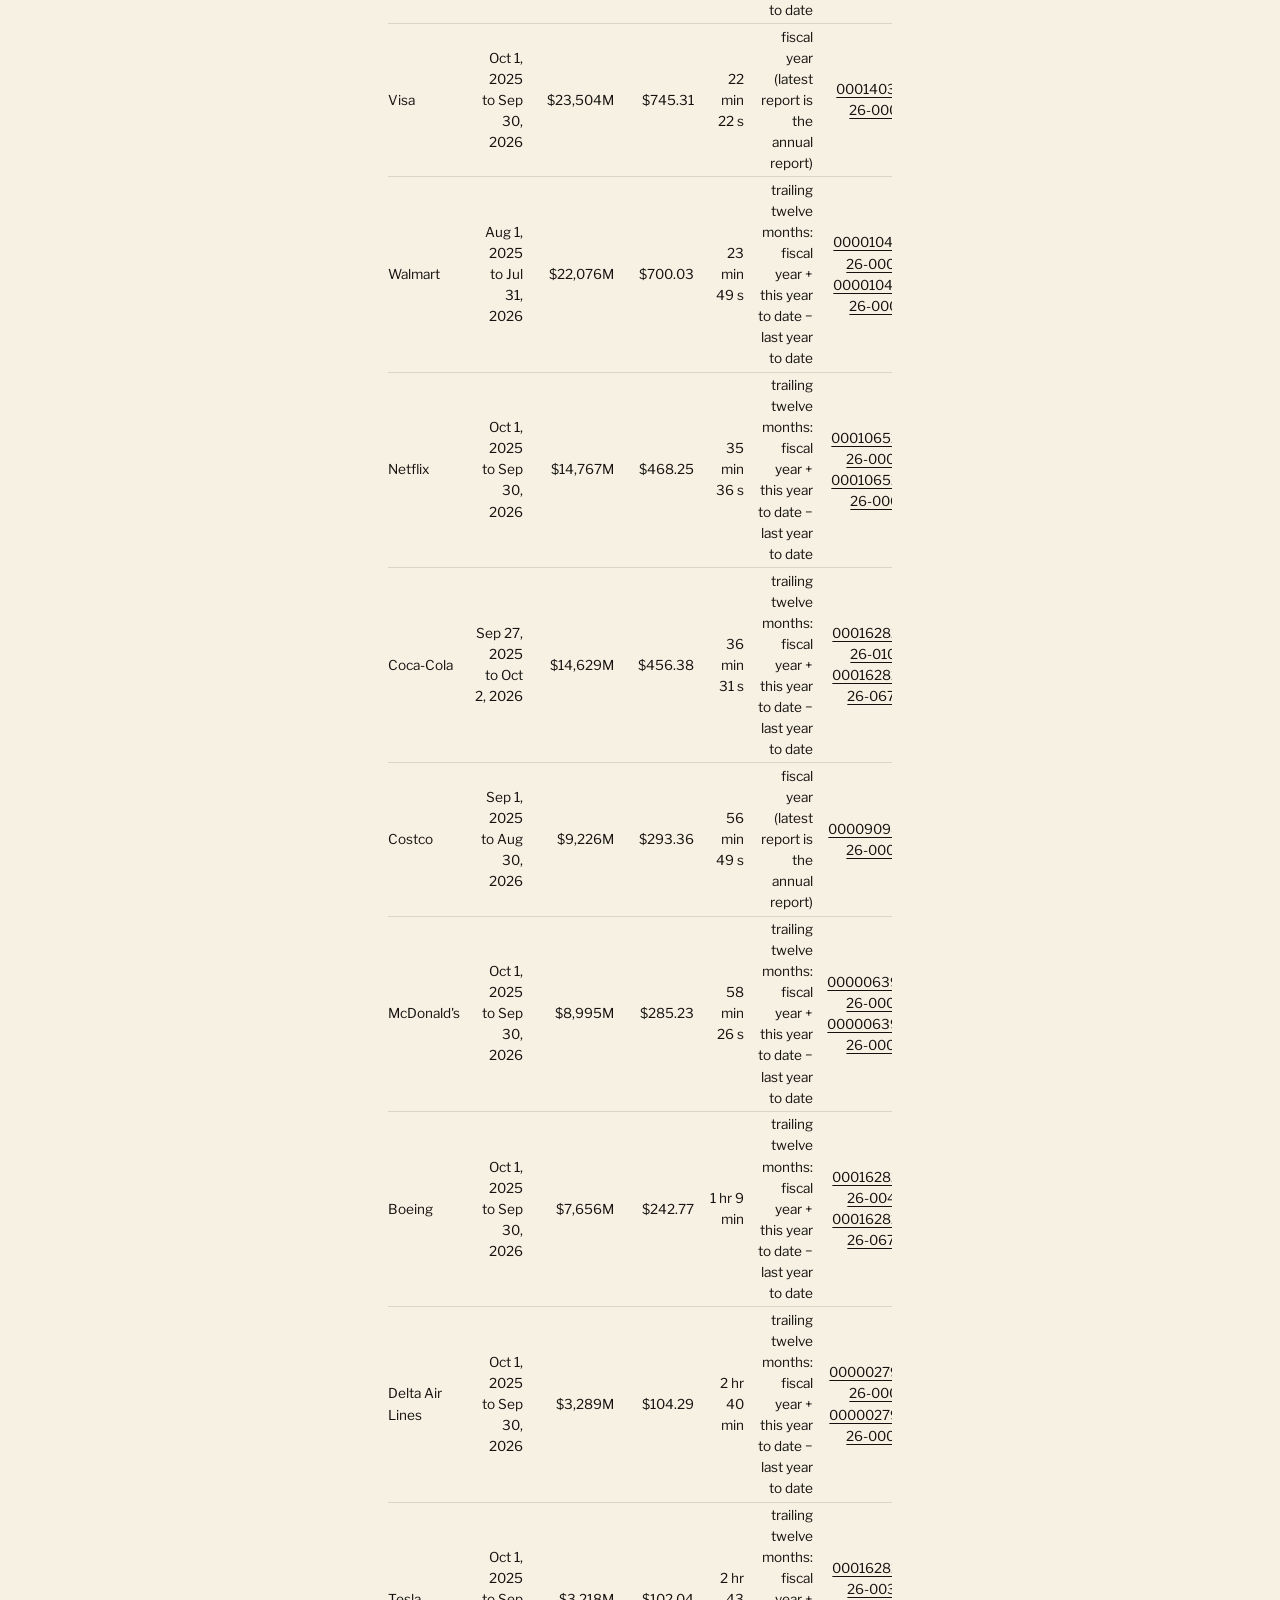
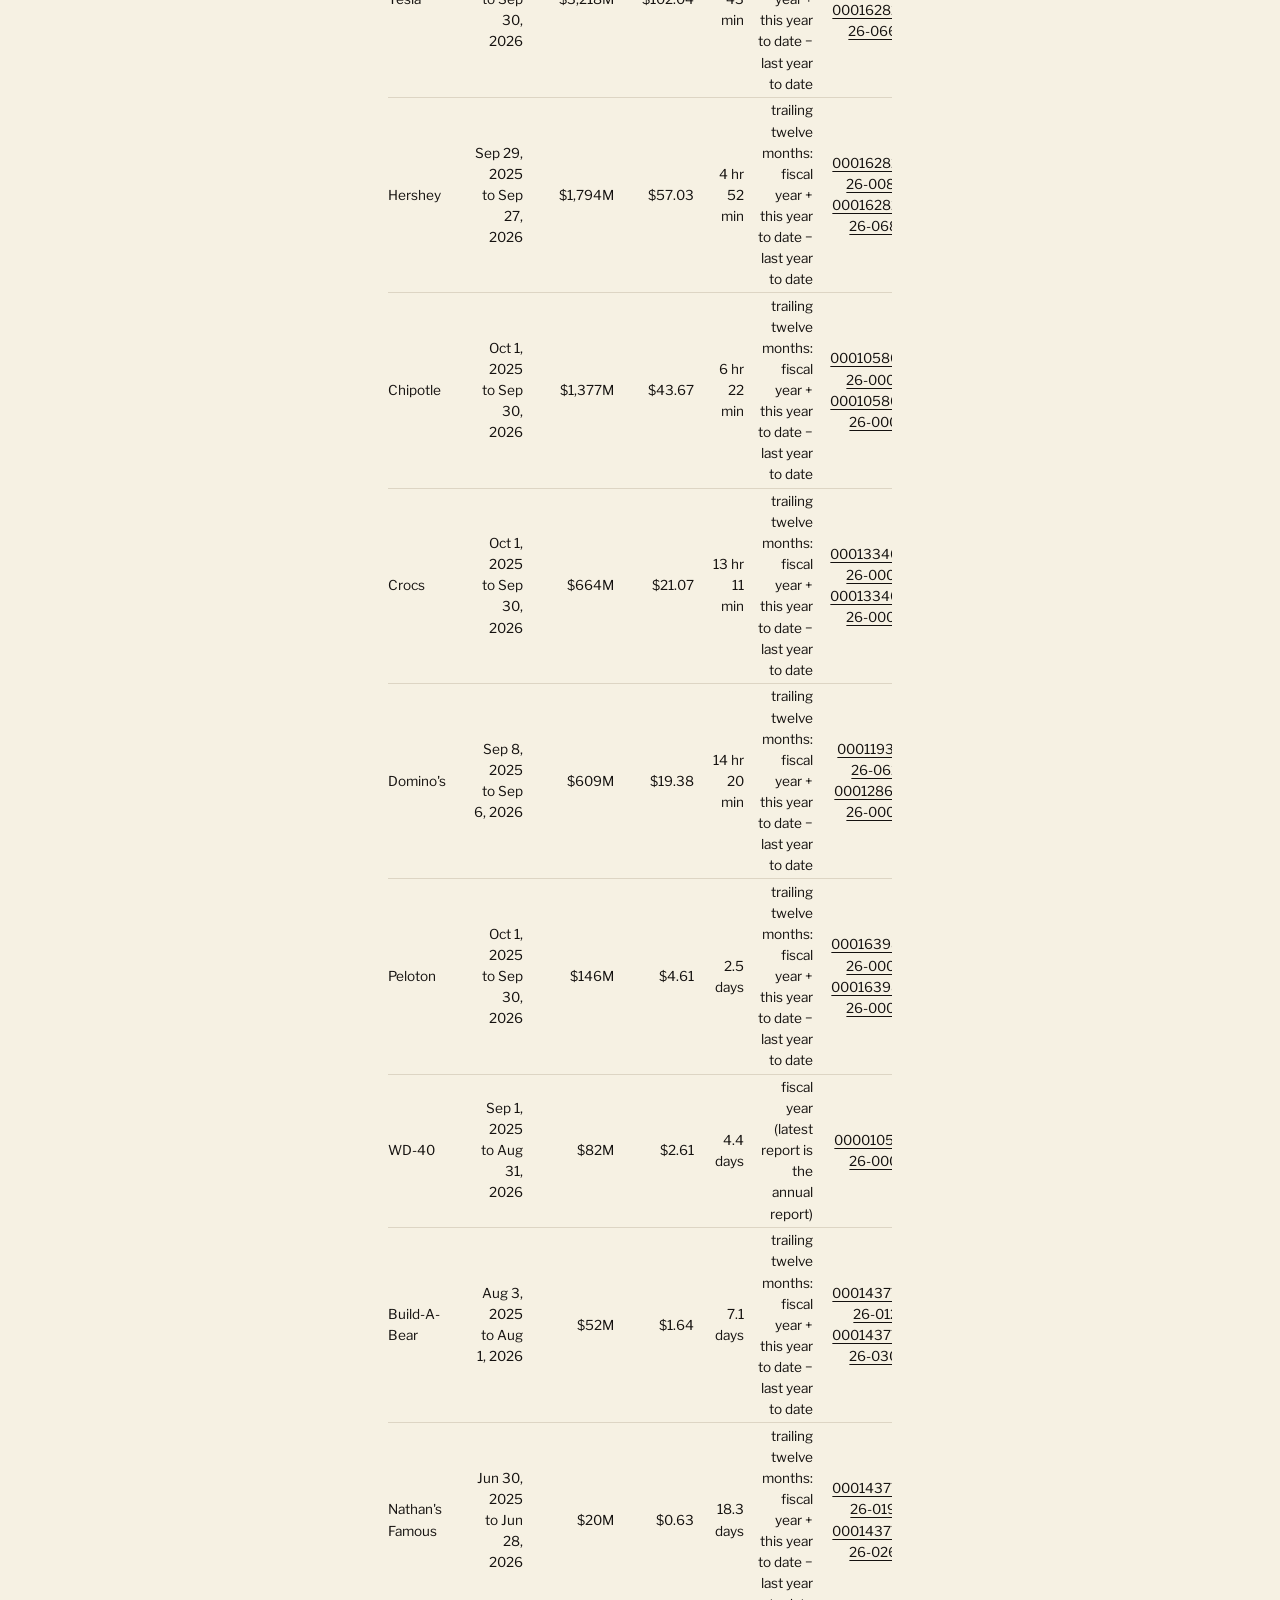
==== commit 0218ded0: "Cradles: real time only, decade step shows the biggest and smallest change - Drop the hour- and day-" ====
--- a/stories/cradles/index.html
+++ b/stories/cradles/index.html
@@ -19,10 +19,6 @@
     .explore { max-width: 72rem; margin: 6vh auto 0; padding: 0 1.25rem; }
     .explore h2 { font-weight: 600; font-size: 1.9rem; margin: 0 0 0.5rem; max-width: var(--measure); }
     .explore > p { max-width: var(--measure); margin: 0 0 1rem; }
-    .speeds { display: flex; flex-wrap: wrap; gap: 0.4rem 1.2rem; font-family: var(--label); font-size: 0.95rem; margin: 0.5rem 0 1rem; }
-    .speeds button { font: inherit; background: none; border: 0; border-bottom: 2px solid transparent; padding: 0.2rem 0; color: var(--ink-soft); cursor: pointer; }
-    .speeds button[aria-pressed="true"] { color: var(--ink); border-bottom-color: var(--brand); font-weight: 600; }
-    .speeds button:hover { color: var(--brand); }
     #all { width: 100%; display: block; }
     .sound { position: absolute; right: 1rem; bottom: 1rem; font-family: var(--label); font-size: 0.85rem; background: none; border: 0; color: var(--ink-soft); cursor: pointer; pointer-events: auto; text-decoration: underline; text-underline-offset: 3px; }
   </style>
@@ -53,9 +49,8 @@
         <p data-fill="brands-note">…</p></div>
       <div class="step"><p><b data-fill="pair-a">…</b> and <b data-fill="pair-b">…</b> make money at almost exactly the same pace. <span data-fill="pair-pace">…</span></p>
         <p data-fill="pair-values">…</p></div>
-      <div class="step"><p>So now speed up the clock, to an hour a second. Almost every cradle here turns into a blur: <span data-fill="fastest">…</span> now strikes <b data-fill="fastest-hour">…</b> times a second.</p></div>
-      <div class="step"><p>Then there are the small, particular companies. <b data-fill="slowest">…</b> takes <b data-fill="slowest-interval">…</b> to make a million, or <span data-fill="slowest-unit">…</span> for each $10,000. Speed the clock to an hour a second and its cradle finally strikes, once every <span data-fill="slowest-hour">…</span>.</p></div>
-      <div class="step"><p>At a day a second, all of them are swinging hard. In the time <span data-fill="slowest">…</span> takes to make a million, <span data-fill="fastest">…</span> makes <b data-fill="ratio">…</b>.</p></div>
+      <div class="step"><p>Then there are the small, particular companies. <b data-fill="slowest">…</b> takes <b data-fill="slowest-interval">…</b> to make a million, or <span data-fill="slowest-unit">…</span> for each $10,000. Its cradle barely moves.</p>
+        <p>In the time <span data-fill="slowest">…</span> takes to make a million, <span data-fill="fastest">…</span> makes <b data-fill="ratio">…</b>.</p></div>
       <div class="step"><p>Some cradles are broken. These companies lost money over the same twelve months.</p>
         <p data-fill="loss-note">…</p></div>
     </div>
@@ -63,12 +58,7 @@
 
   <section class="explore" id="explore">
     <h2>All of them at once</h2>
-    <p>Every company in the story, fastest first. Each strike is $10,000. Pick a speed.</p>
-    <div class="speeds" role="group" aria-label="Clock speed">
-      <button type="button" data-speed="1">Real time</button>
-      <button type="button" data-speed="3600" aria-pressed="true">An hour a second</button>
-      <button type="button" data-speed="86400">A day a second</button>
-    </div>
+    <p>Every company in the story, fastest first, in real time. Each strike is $10,000.</p>
     <canvas id="all" role="img" aria-label="All the companies' cradles in a grid"></canvas>
   </section>
 
@@ -76,7 +66,7 @@
     <h2>How this was made</h2>
     <p>Profit here is net income attributable to the company's shareholders (the XBRL tag <code>us-gaap:NetIncomeLoss</code>), as reported in each company's own 10-K and 10-Q filings with the SEC. For each company I take the latest twelve months it has reported: the last full fiscal year, plus this year to date, minus the same period a year earlier. Where the latest report is the annual report, that year is used as is. Each total is checked against the sum of the four quarters the filings give, and the build stops if they disagree.</p>
     <p>Time to make a million is <code>$1,000,000 ÷ (net income ÷ seconds in those twelve months)</code>. The twelve months are counted by their real length, since some fiscal years run 52 or 53 weeks. Net income is earned unevenly, of course: this is the average pace, as if it ticked in steadily day and night.</p>
-    <p>Each cradle strikes once per $10,000 of profit. The line above the cradles says how fast the clock is running: the time between strikes on screen is the number in each label divided by that speed. The balls swing like a pendulum. At high speeds they are drawn with motion blur, and when a cradle strikes many times within one frame it is drawn as a smear of where its balls spend their time.</p>
+    <p>Each cradle strikes once per $10,000 of profit. Every cradle runs in real time, so the time between strikes on screen is the number in its label. The balls swing like a pendulum, and fast ones are drawn with motion blur.</p>
     <p>Fiscal years differ, so the twelve-month windows don't all end on the same date. The table at the end gives each company's window. Data was pulled from SEC EDGAR on <span data-fill="as-of">…</span>, using filings made by that day. All figures are computed by <code>pipeline/build_cradles.py</code>, which writes the CSV this page reads. Nothing is typed in by hand.</p>
 
     <p>Ten years ago: the same calculation for the twelve months ending ten years before each company's latest window, using figures as first reported at the time (later restatements, such as new accounting rules applied to old years, are ignored so that annual and quarterly figures match). Market value, used only for the two companies compared in the middle of the story, is shares outstanding from the cover of each company's latest 10-Q times its last closing price before the data was pulled.</p>
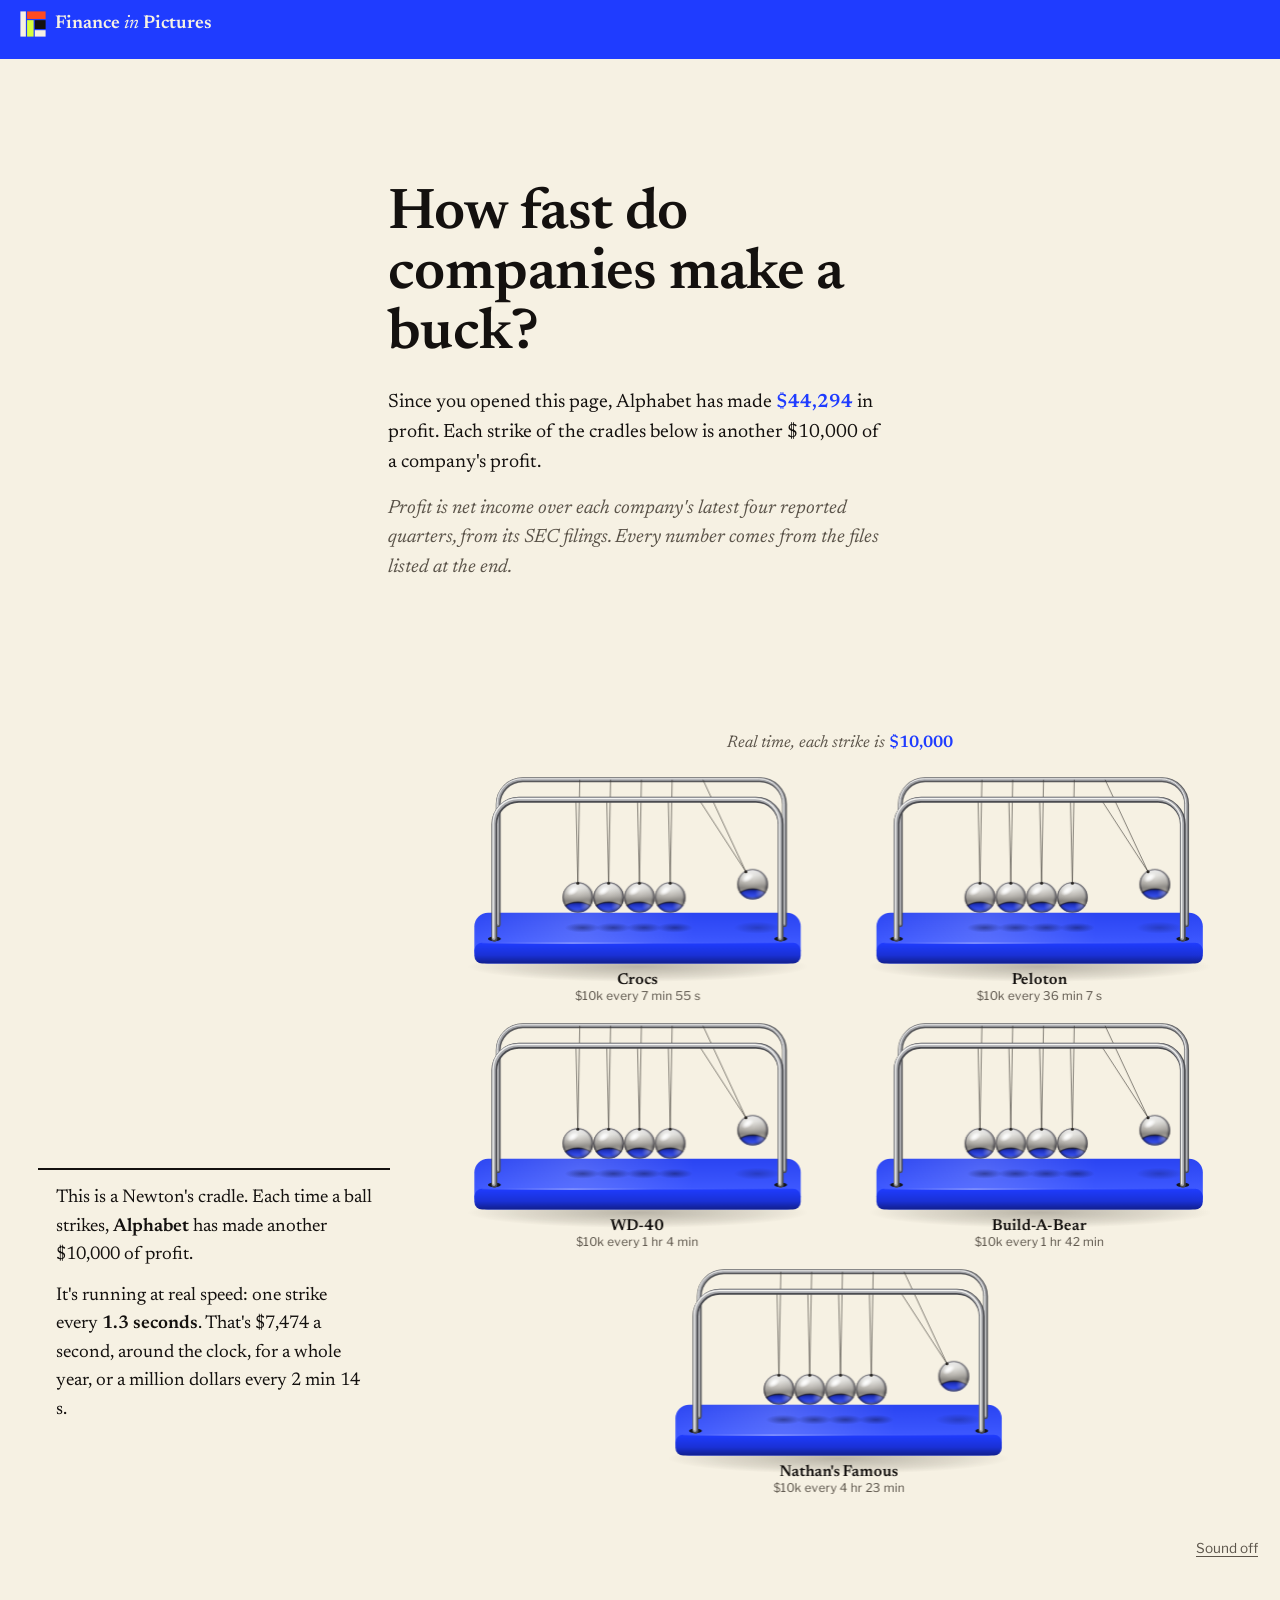
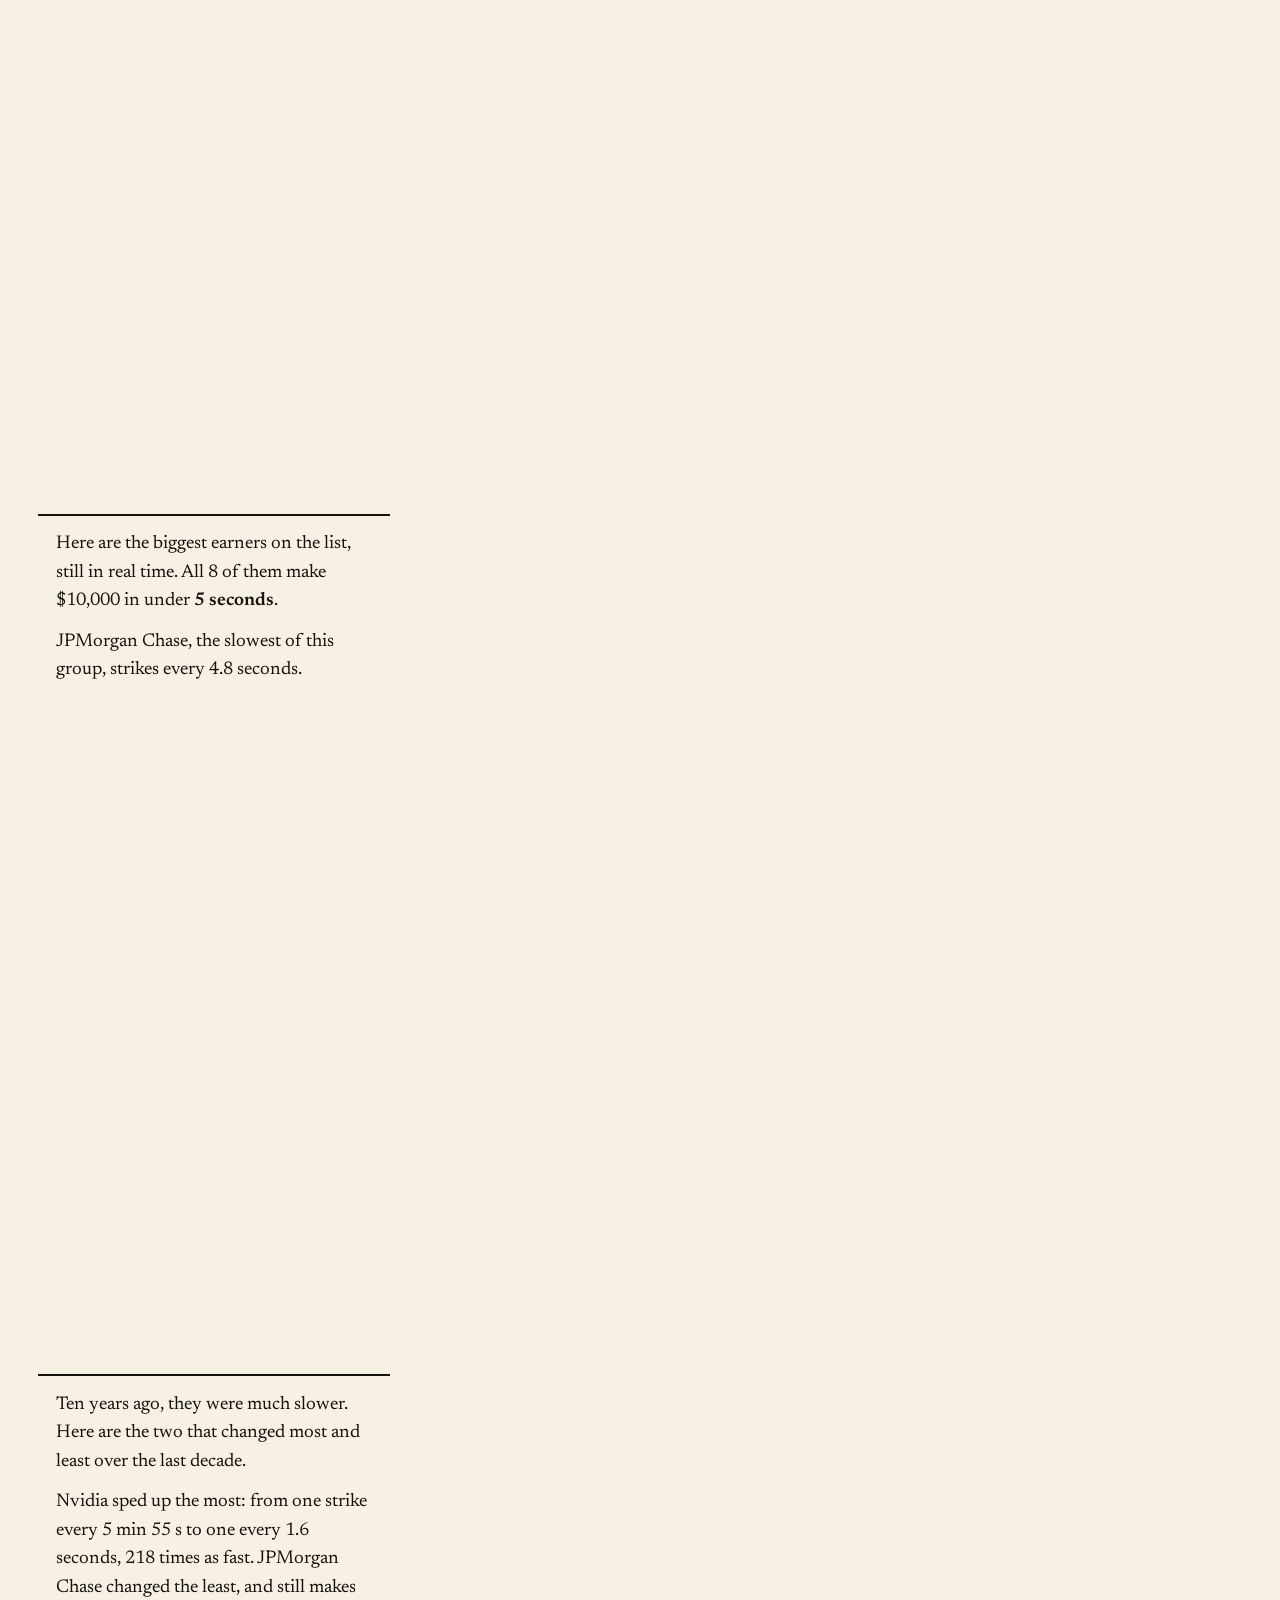
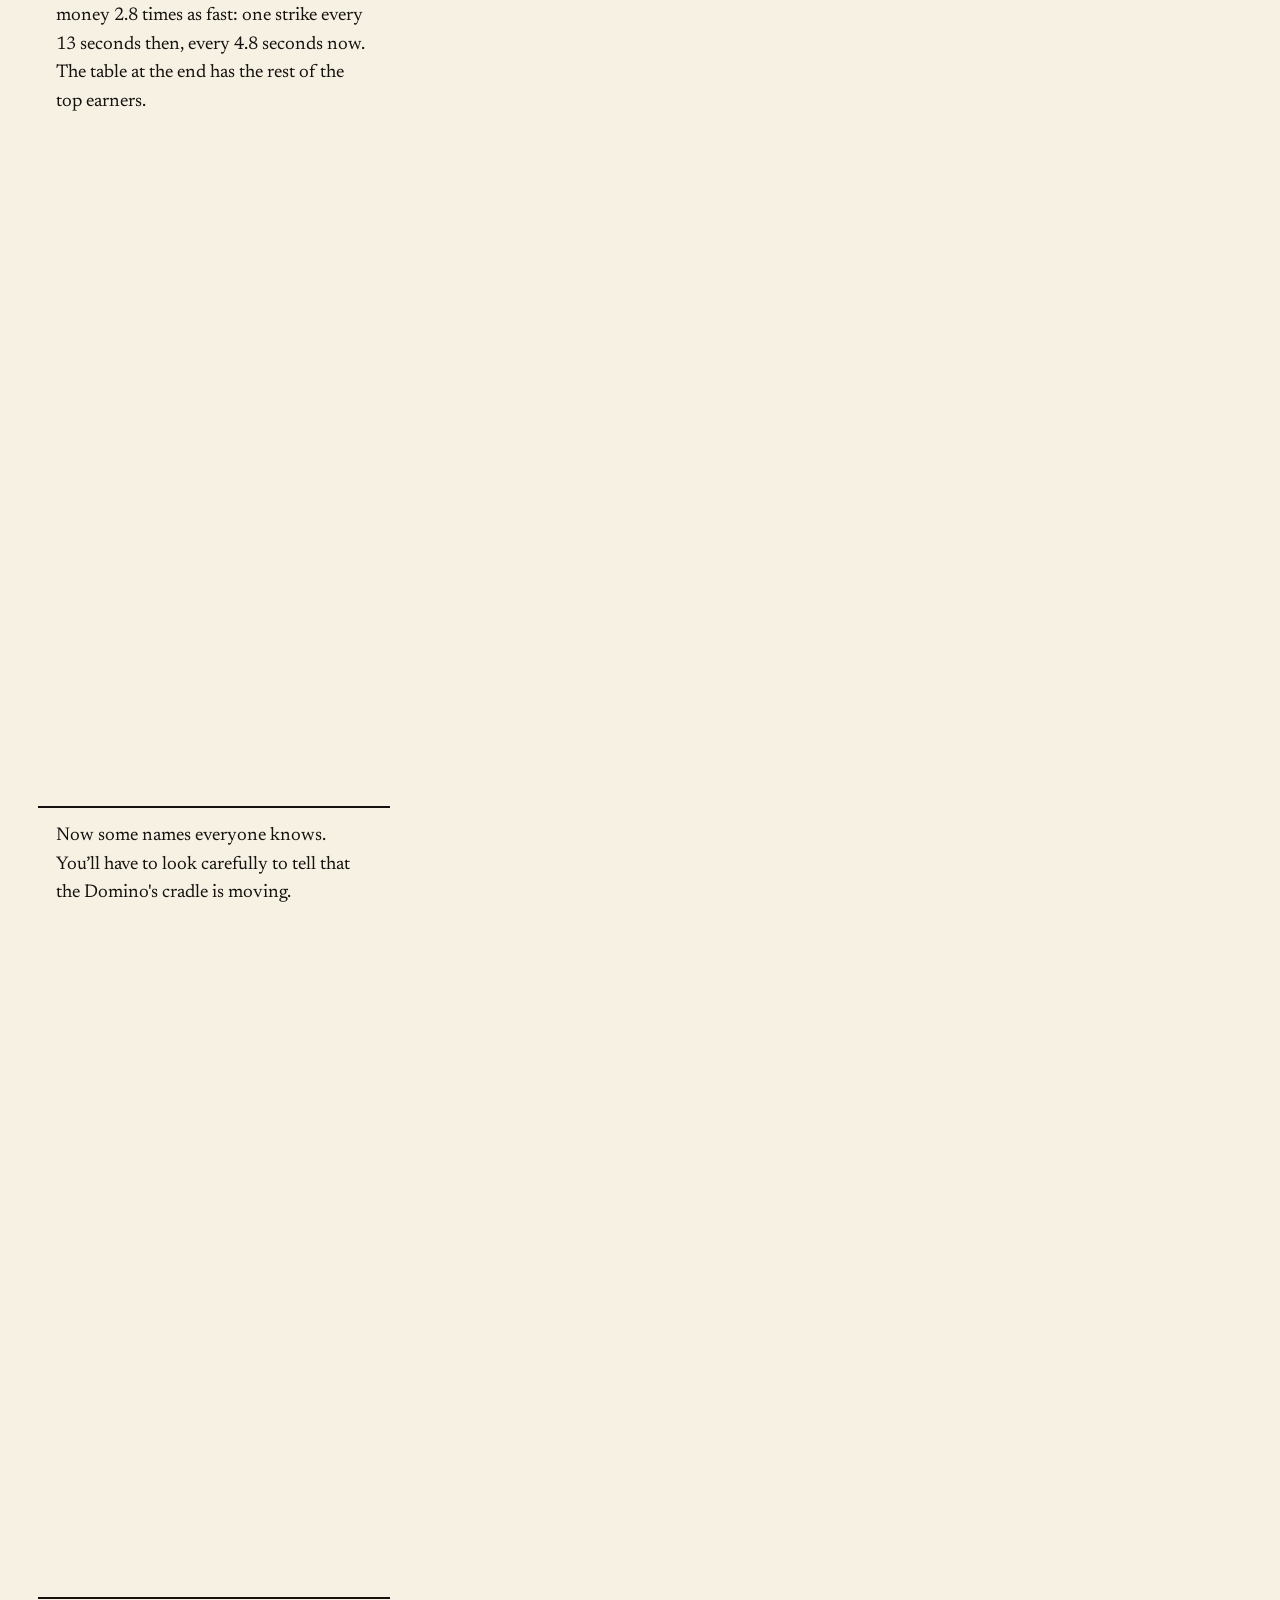
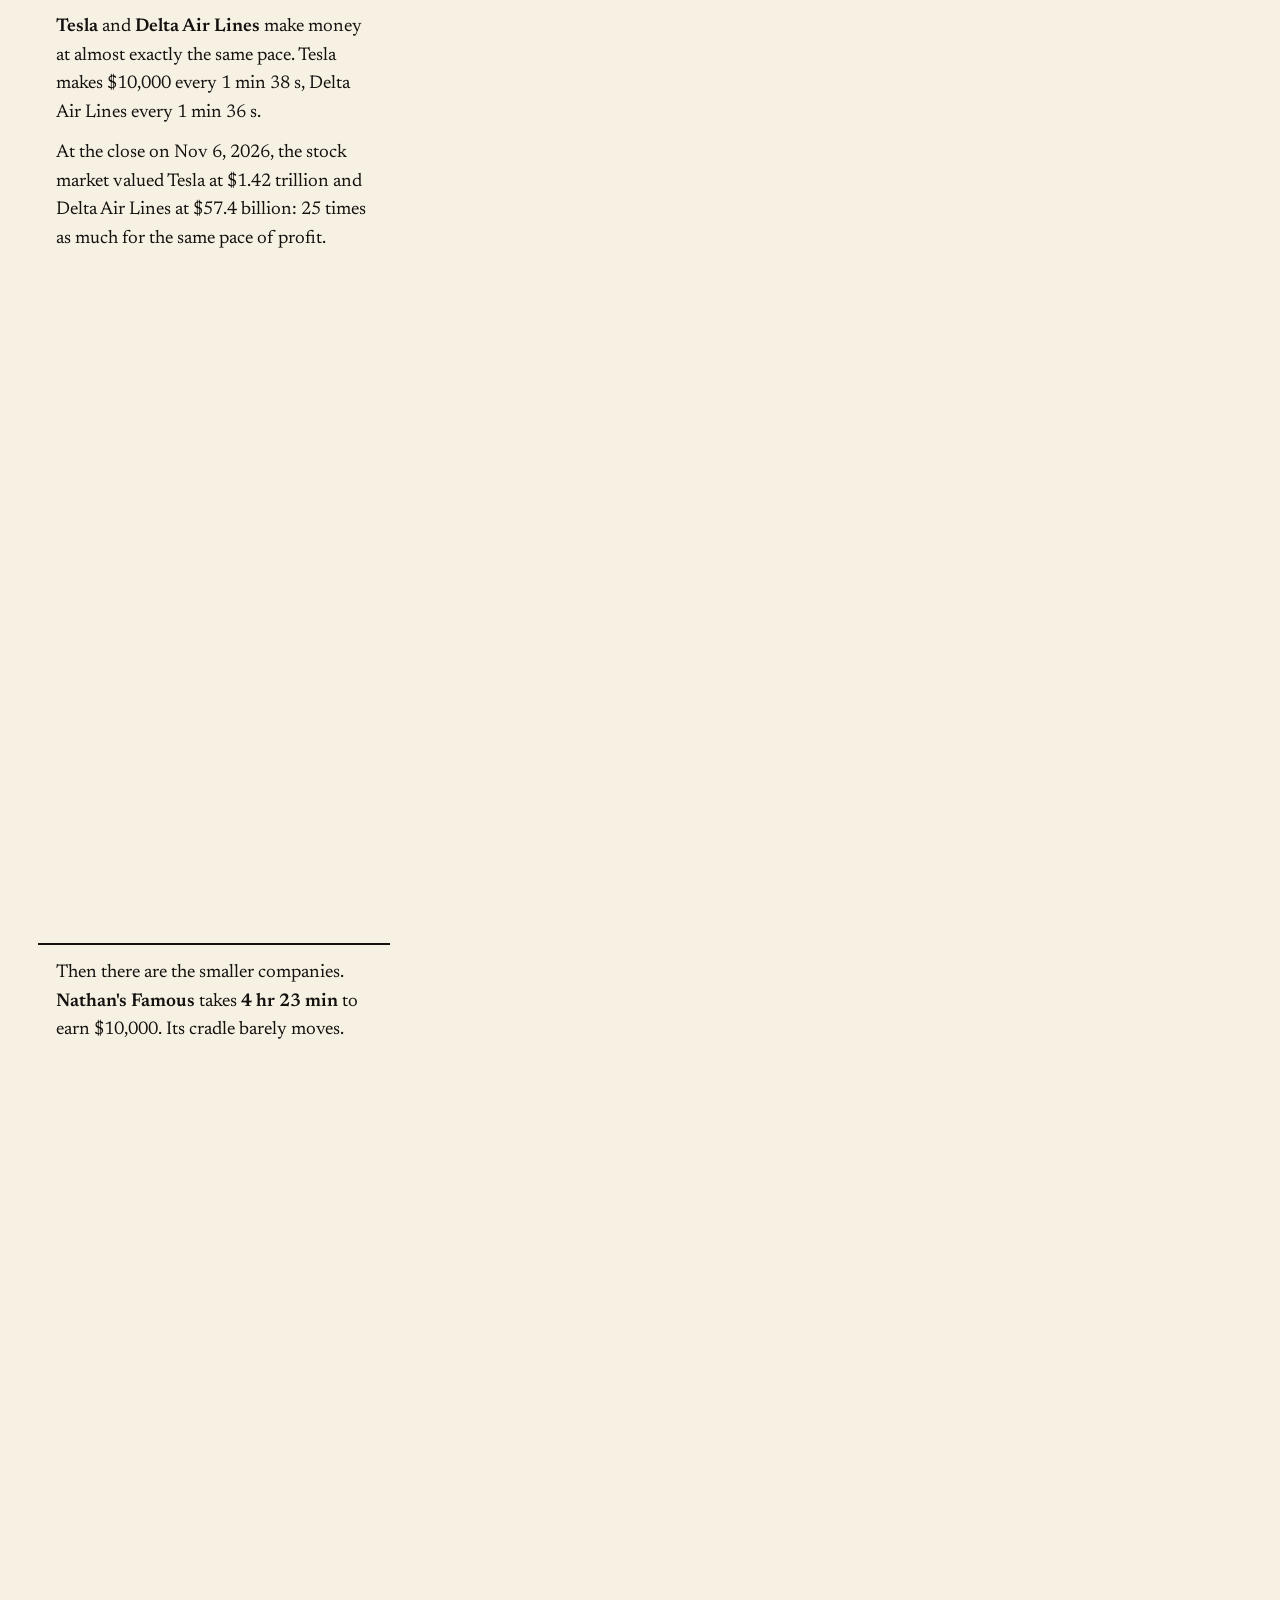
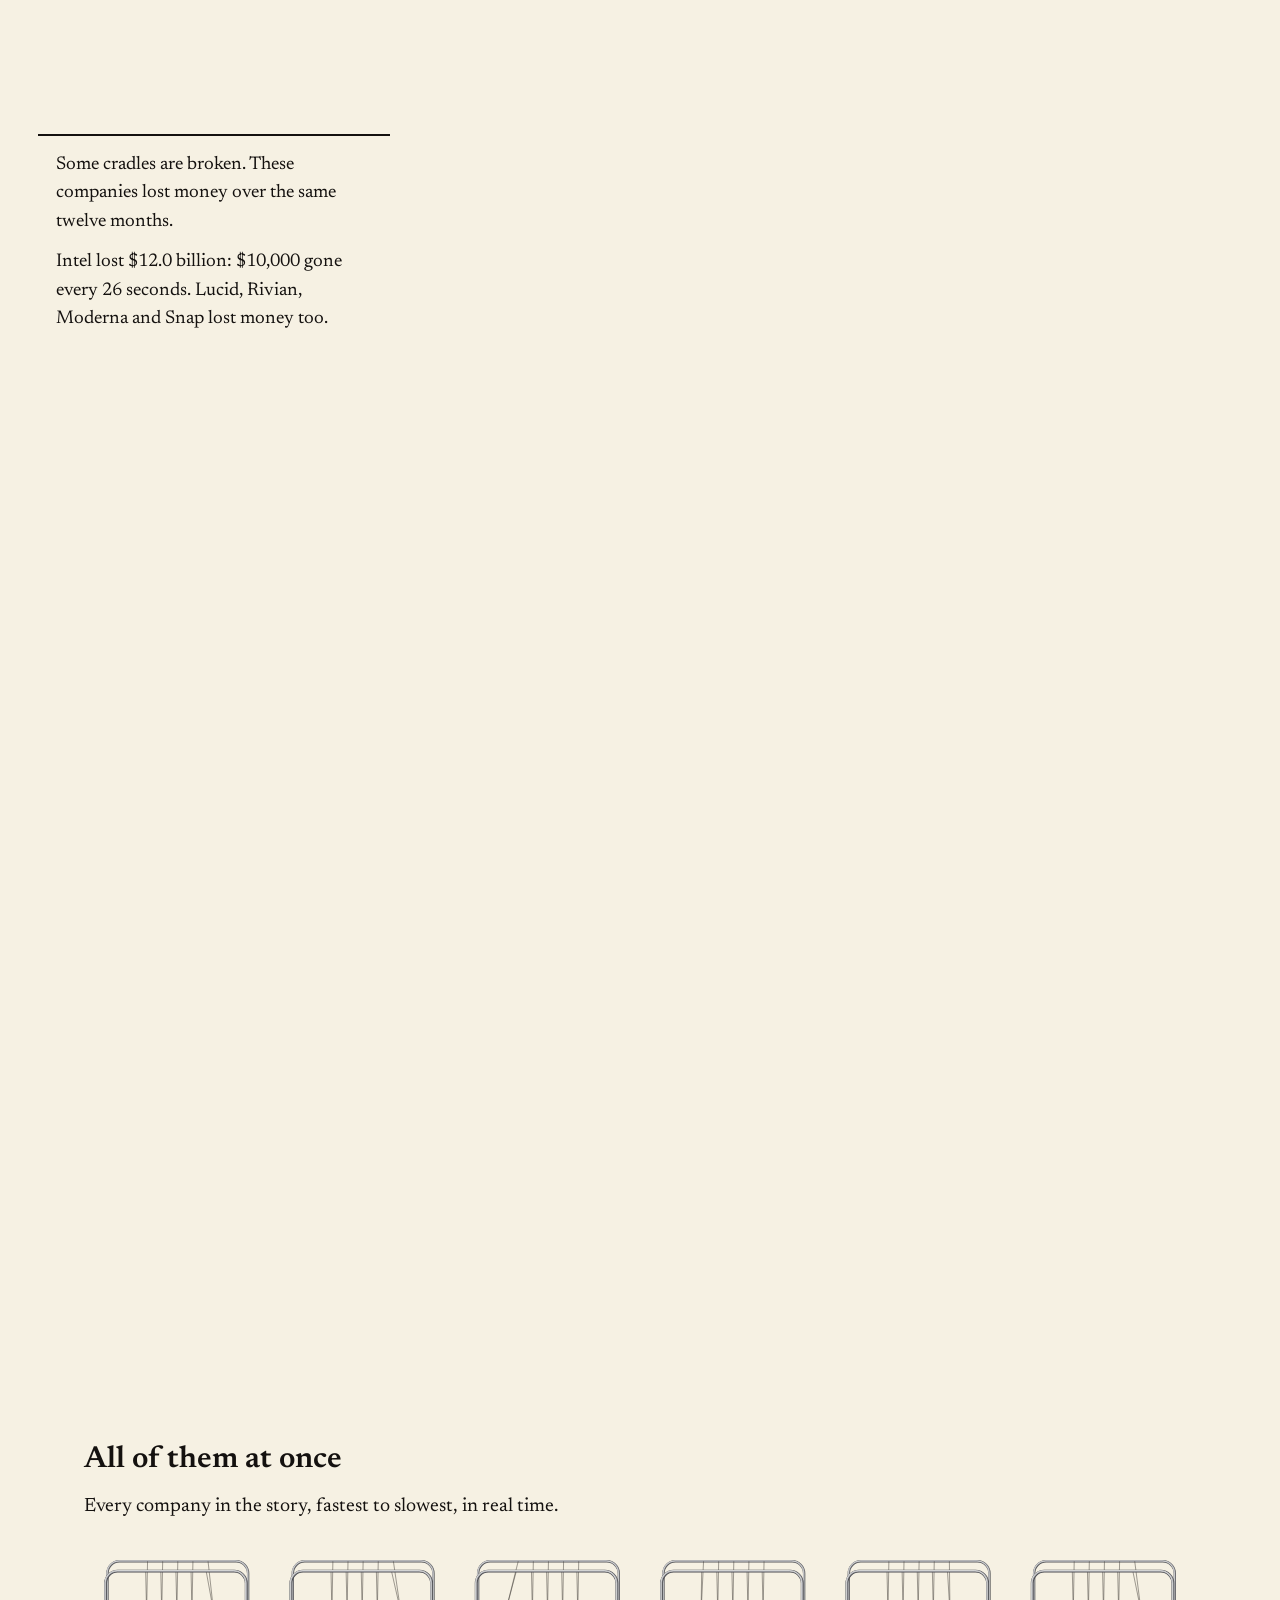
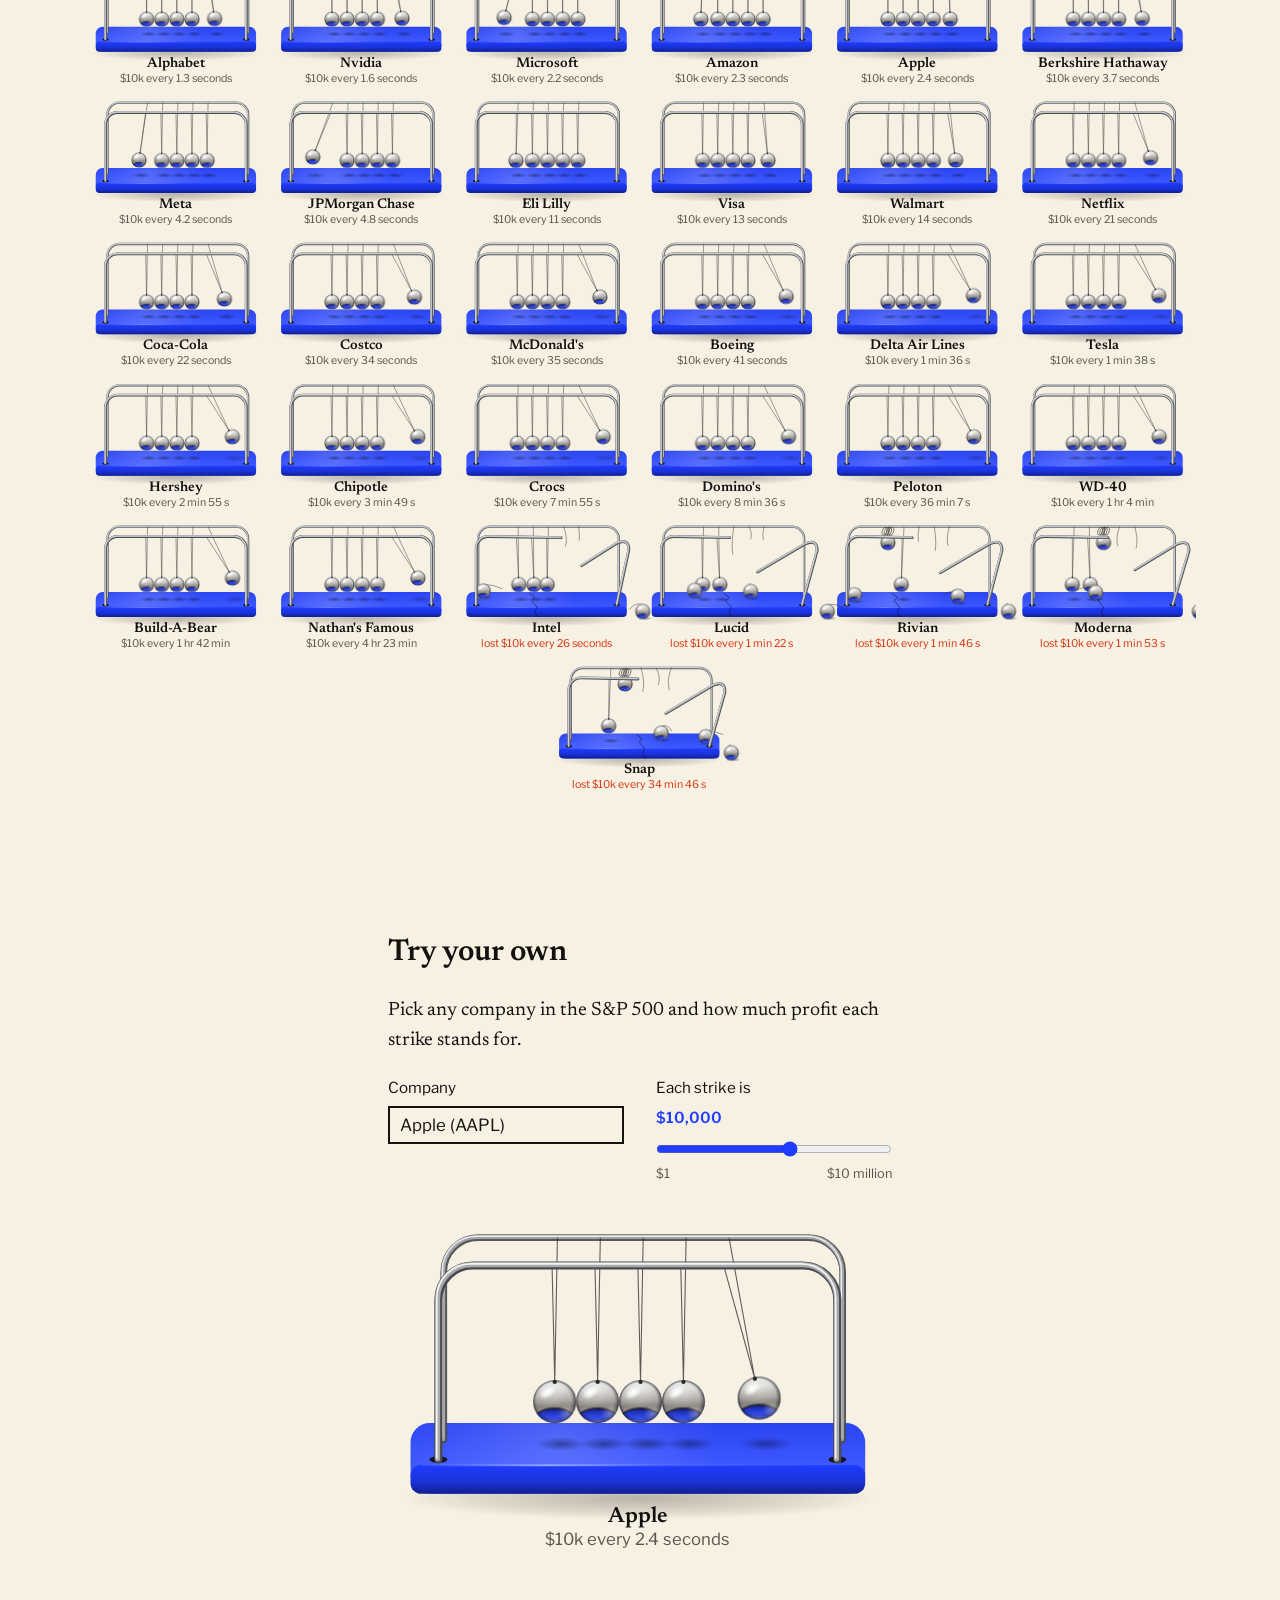
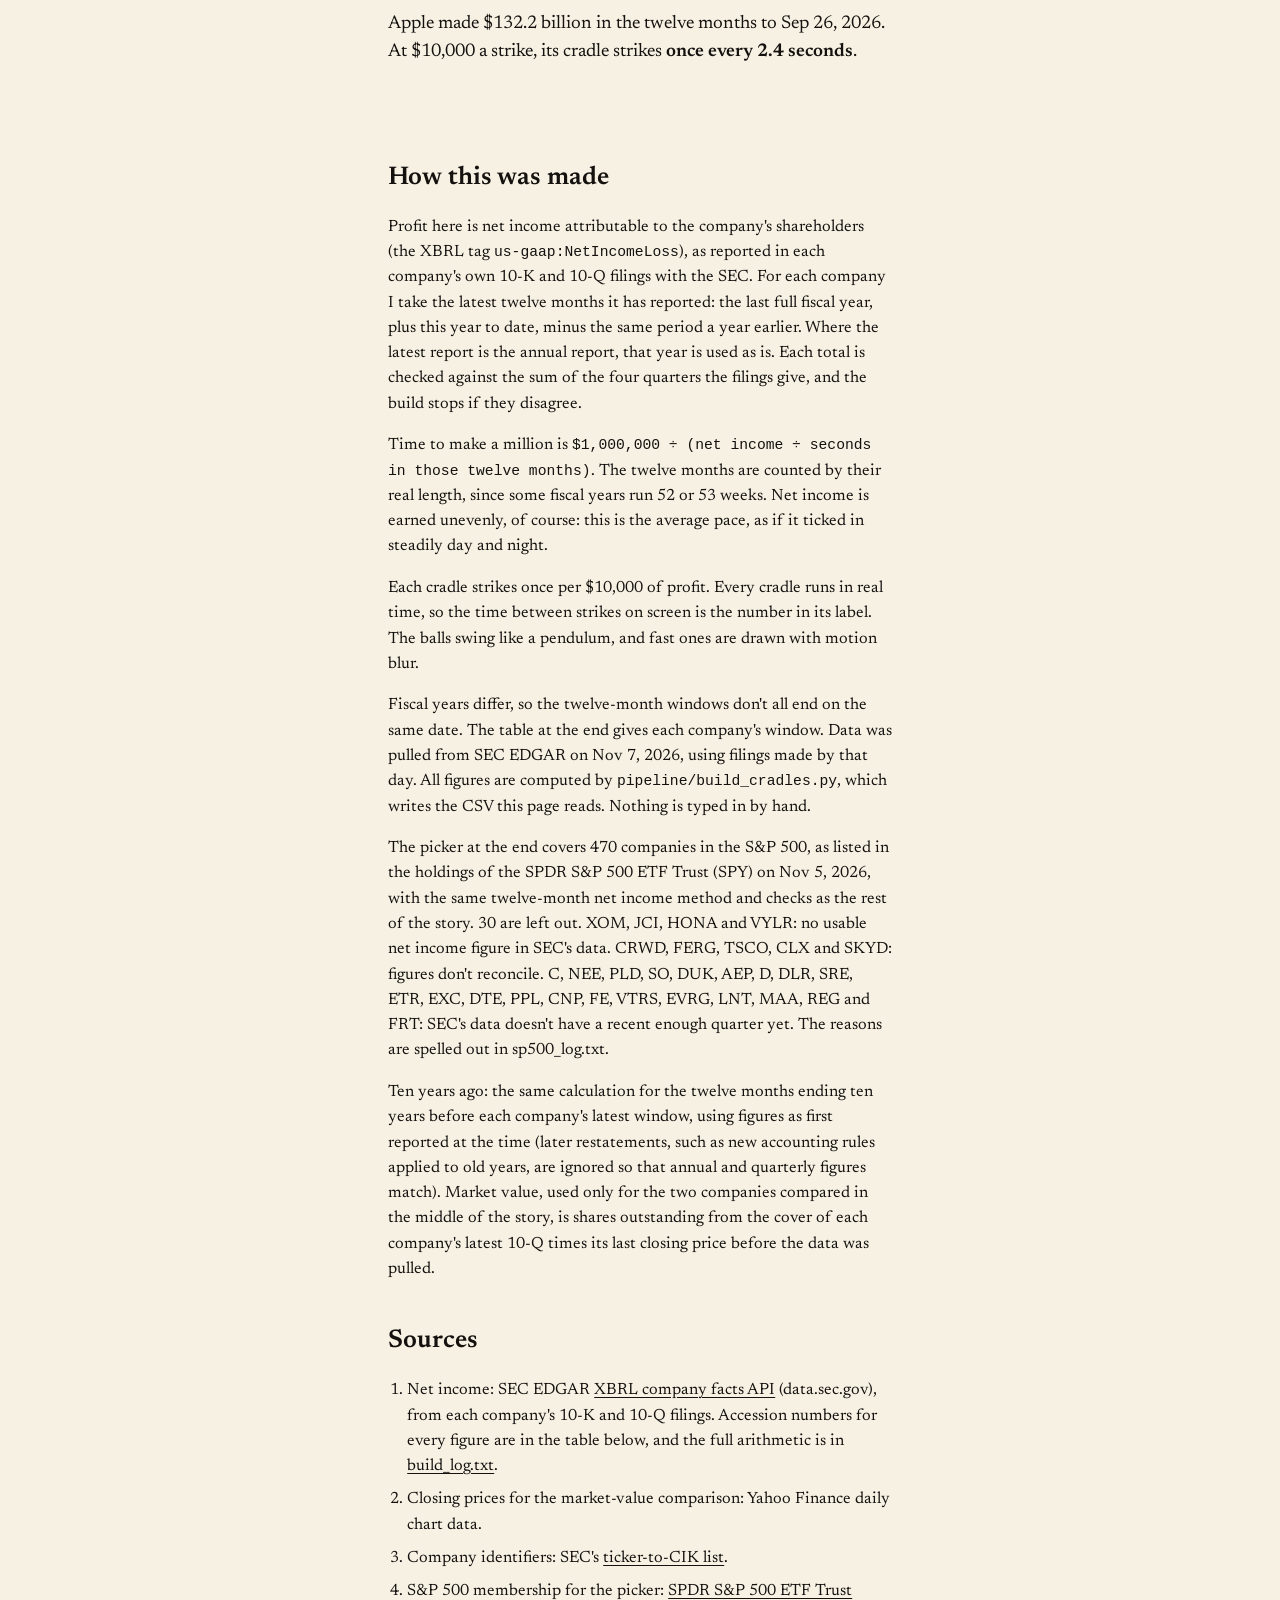
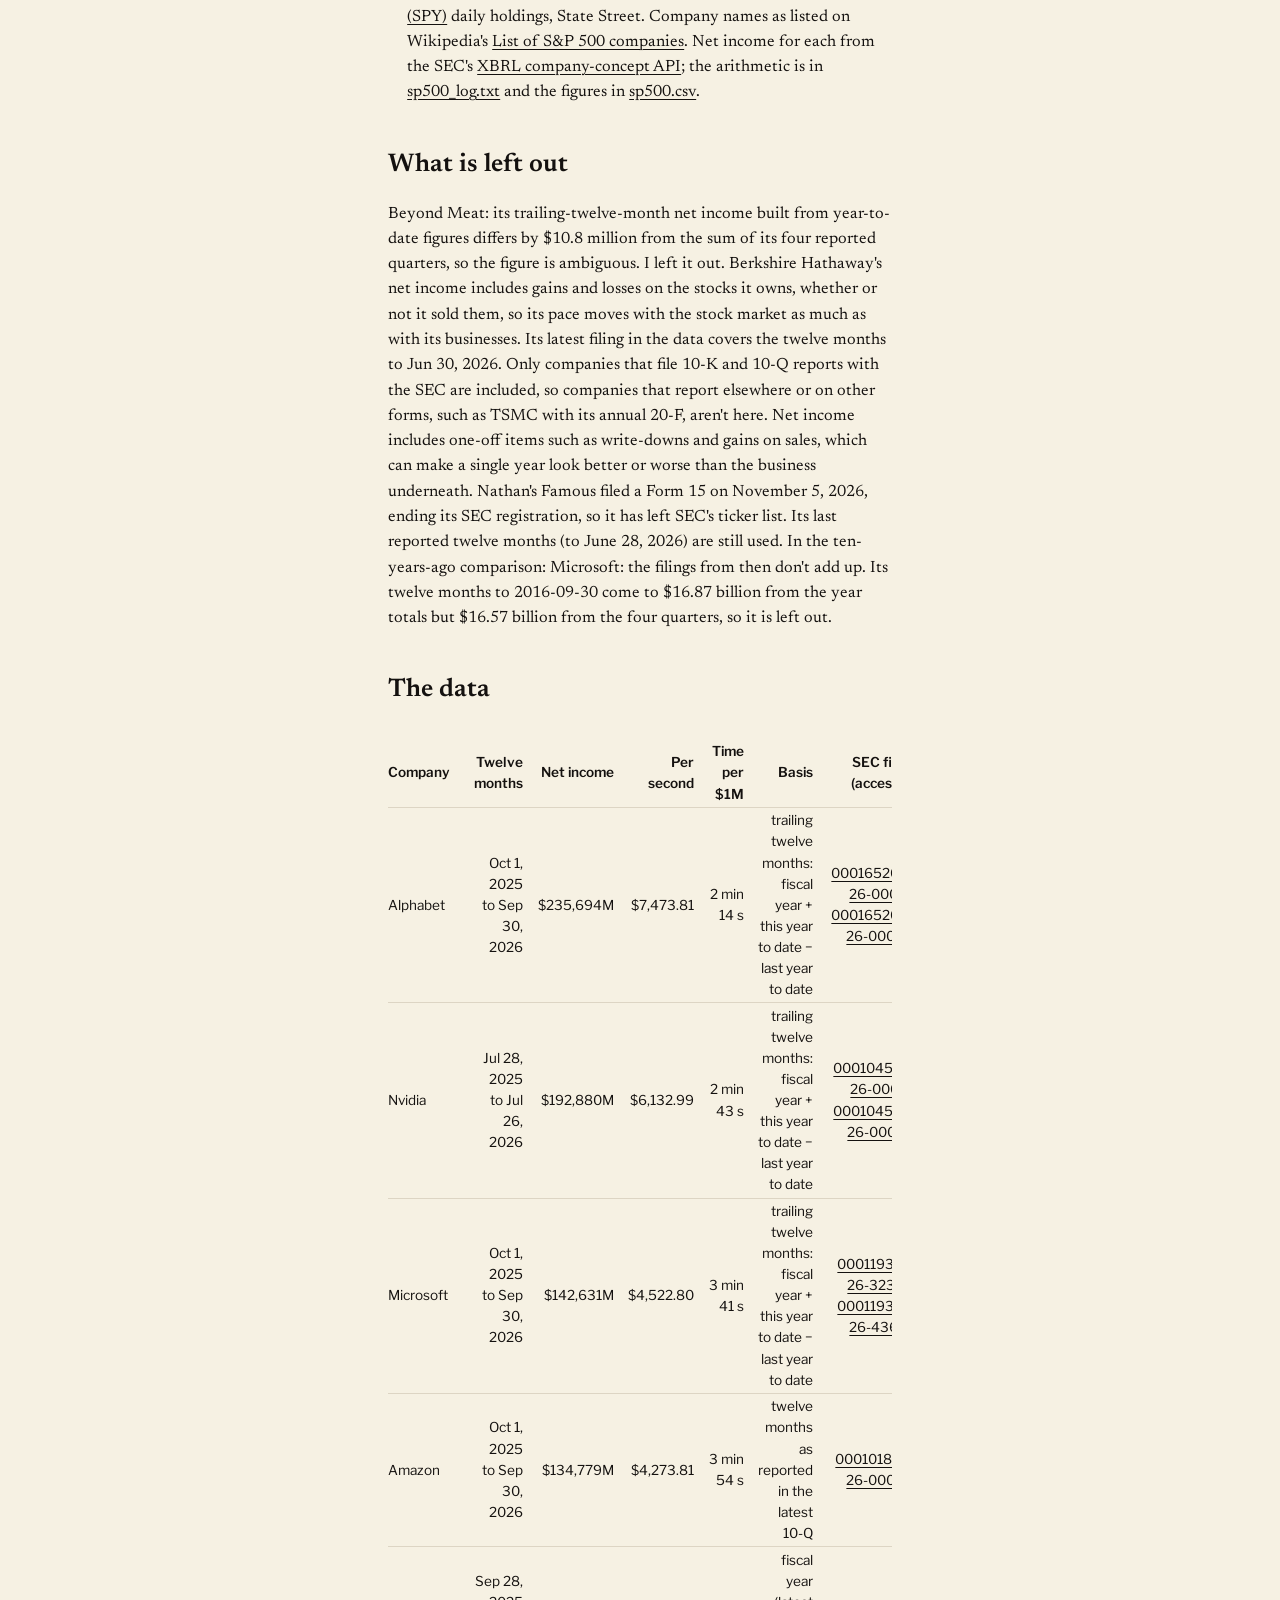
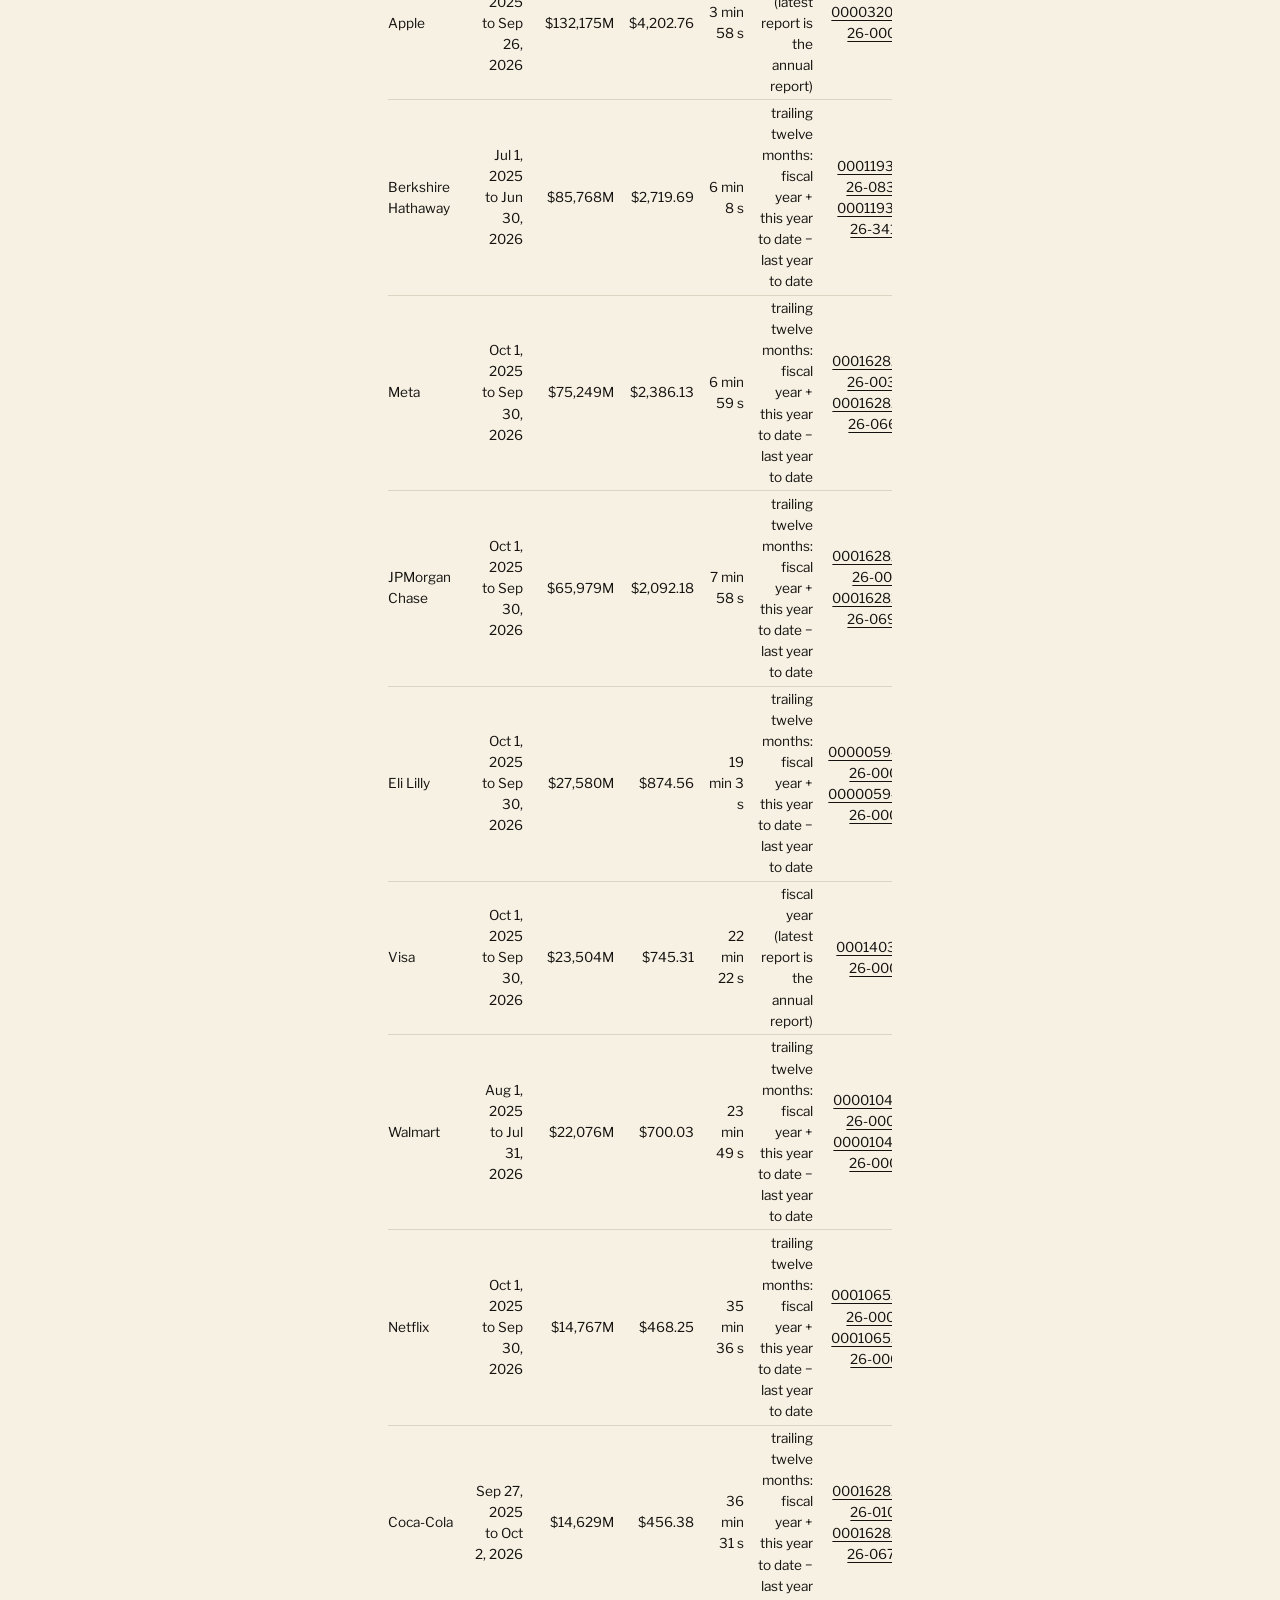
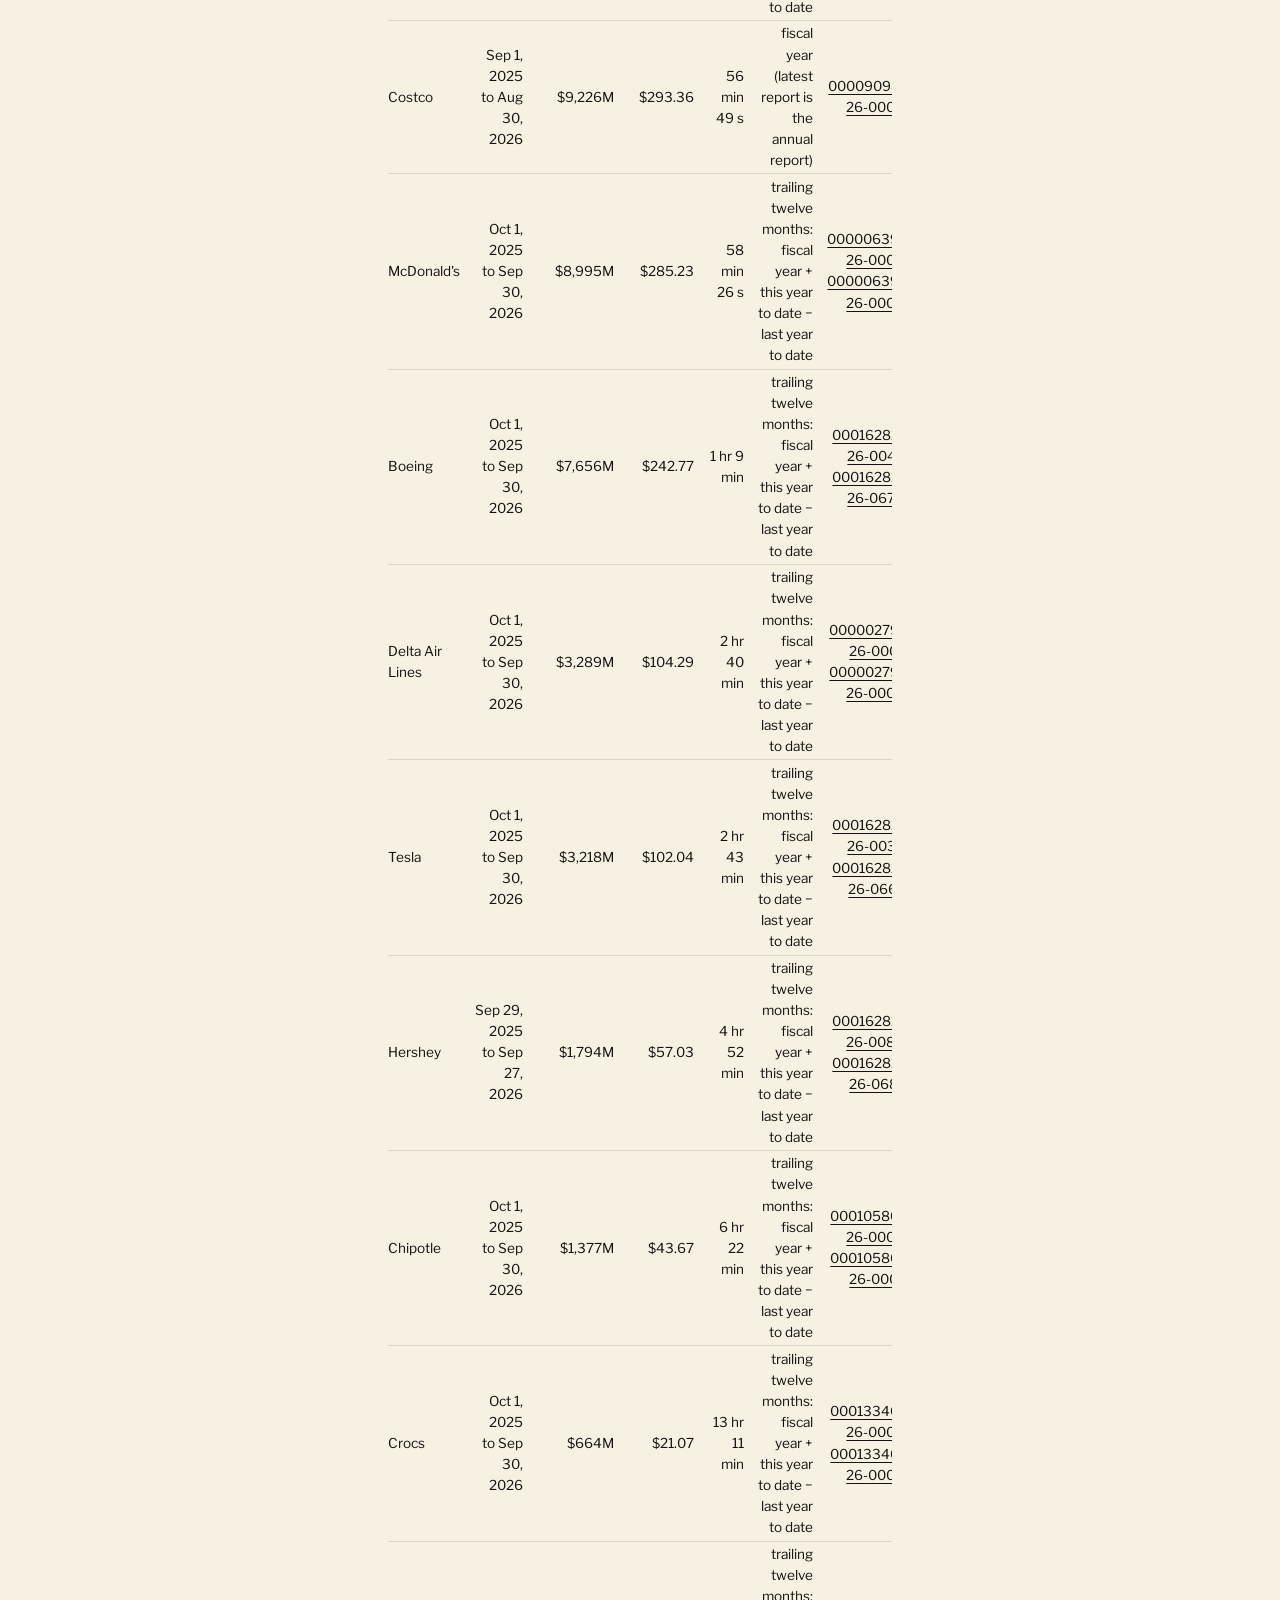
==== commit 7dc17e45: "Cradles: Brian's text edits and a try-your-own S&P 500 picker The picker lets a reader choose any of" ====
--- a/stories/cradles/index.html
+++ b/stories/cradles/index.html
@@ -19,6 +19,18 @@
     .explore { max-width: 72rem; margin: 6vh auto 0; padding: 0 1.25rem; }
     .explore h2 { font-weight: 600; font-size: 1.9rem; margin: 0 0 0.5rem; max-width: var(--measure); }
     .explore > p { max-width: var(--measure); margin: 0 0 1rem; }
+    .pick { max-width: var(--measure); margin: 12vh auto 0; padding: 0 1.25rem; }
+    .pick h2 { font-weight: 600; font-size: 1.9rem; margin: 0 0 0.5rem; }
+    .pick .controls { display: grid; grid-template-columns: 1fr 1fr; gap: 1.25rem 2rem; margin: 1.25rem 0 0.5rem; font-family: var(--label); font-size: 0.95rem; }
+    .pick label { display: flex; flex-direction: column; gap: 0.4rem; }
+    .pick label b { color: var(--brand); font-weight: 700; }
+    .pick input[list] { font: 500 1.05rem var(--label); padding: 0.45rem 0.6rem; border: 2px solid var(--ink); background: var(--paper); color: var(--ink); border-radius: 0; }
+    .pick input[list]:focus { outline: none; border-color: var(--brand); }
+    .pick input[type=range] { width: 100%; accent-color: var(--brand); margin: 0.35rem 0 0; }
+    .pick .ends { display: flex; justify-content: space-between; font-size: 0.8rem; color: var(--ink-soft); }
+    #pick-stage { display: block; width: 100%; height: 400px; }
+    #pick-text { font-size: 1.15rem; min-height: 3.2em; }
+    @media (max-width: 640px) { .pick .controls { grid-template-columns: 1fr; } #pick-stage { height: 320px; } }
     #all { width: 100%; display: block; }
     .sound { position: absolute; right: 1rem; bottom: 1rem; font-family: var(--label); font-size: 0.85rem; background: none; border: 0; color: var(--ink-soft); cursor: pointer; pointer-events: auto; text-decoration: underline; text-underline-offset: 3px; }
   </style>
@@ -45,12 +57,10 @@
         <p data-fill="giants-note">…</p></div>
       <div class="step"><p>Ten years ago, they were much slower. <span data-fill="decade-lead">…</span></p>
         <p data-fill="decade-note">…</p></div>
-      <div class="step"><p>Now some names everyone knows. Even at $10,000 a strike, the slower ones barely move.</p>
-        <p data-fill="brands-note">…</p></div>
+      <div class="step"><p>Now some names everyone knows. You’ll have to look carefully to tell that the <span data-fill="last-brand">…</span> cradle is moving.</p></div>
       <div class="step"><p><b data-fill="pair-a">…</b> and <b data-fill="pair-b">…</b> make money at almost exactly the same pace. <span data-fill="pair-pace">…</span></p>
         <p data-fill="pair-values">…</p></div>
-      <div class="step"><p>Then there are the small, particular companies. <b data-fill="slowest">…</b> takes <b data-fill="slowest-interval">…</b> to make a million, or <span data-fill="slowest-unit">…</span> for each $10,000. Its cradle barely moves.</p>
-        <p>In the time <span data-fill="slowest">…</span> takes to make a million, <span data-fill="fastest">…</span> makes <b data-fill="ratio">…</b>.</p></div>
+      <div class="step"><p>Then there are the smaller companies. <b data-fill="slowest">…</b> takes <b data-fill="slowest-unit">…</b> to earn $10,000. Its cradle barely moves.</p></div>
       <div class="step"><p>Some cradles are broken. These companies lost money over the same twelve months.</p>
         <p data-fill="loss-note">…</p></div>
     </div>
@@ -58,8 +68,25 @@
 
   <section class="explore" id="explore">
     <h2>All of them at once</h2>
-    <p>Every company in the story, fastest first, in real time. Each strike is $10,000.</p>
+    <p>Every company in the story, fastest to slowest, in real time.</p>
     <canvas id="all" role="img" aria-label="All the companies' cradles in a grid"></canvas>
+  </section>
+
+  <section class="pick" id="pick">
+    <h2>Try your own</h2>
+    <p>Pick any company in the S&amp;P 500 and how much profit each strike stands for.</p>
+    <div class="controls">
+      <label>Company
+        <input id="pick-co" list="pick-list" autocomplete="off" spellcheck="false" placeholder="Type a name or ticker">
+        <datalist id="pick-list"></datalist>
+      </label>
+      <label>Each strike is <b id="pick-amt-out">…</b>
+        <input id="pick-amt" type="range" min="0" max="21" step="1" value="9" aria-describedby="pick-amt-out">
+        <span class="ends"><span>$1</span><span>$10 million</span></span>
+      </label>
+    </div>
+    <canvas id="pick-stage" role="img" aria-label="The chosen company's cradle"></canvas>
+    <p id="pick-text" aria-live="polite"></p>
   </section>
 
   <section class="method" id="method">
@@ -69,6 +96,7 @@
     <p>Each cradle strikes once per $10,000 of profit. Every cradle runs in real time, so the time between strikes on screen is the number in its label. The balls swing like a pendulum, and fast ones are drawn with motion blur.</p>
     <p>Fiscal years differ, so the twelve-month windows don't all end on the same date. The table at the end gives each company's window. Data was pulled from SEC EDGAR on <span data-fill="as-of">…</span>, using filings made by that day. All figures are computed by <code>pipeline/build_cradles.py</code>, which writes the CSV this page reads. Nothing is typed in by hand.</p>
 
+    <p id="sp500-note"></p>
     <p>Ten years ago: the same calculation for the twelve months ending ten years before each company's latest window, using figures as first reported at the time (later restatements, such as new accounting rules applied to old years, are ignored so that annual and quarterly figures match). Market value, used only for the two companies compared in the middle of the story, is shares outstanding from the cover of each company's latest 10-Q times its last closing price before the data was pulled.</p>
 
     <h2>Sources</h2>
@@ -76,6 +104,7 @@
       <li>Net income: SEC EDGAR <a href="https://www.sec.gov/search-filings/edgar-application-programming-interfaces">XBRL company facts API</a> (data.sec.gov), from each company's 10-K and 10-Q filings. Accession numbers for every figure are in the table below, and the full arithmetic is in <a href="data/build_log.txt">build_log.txt</a>.</li>
       <li>Closing prices for the market-value comparison: Yahoo Finance daily chart data.</li>
       <li>Company identifiers: SEC's <a href="https://www.sec.gov/files/company_tickers.json">ticker-to-CIK list</a>.</li>
+      <li>S&amp;P 500 membership for the picker: <a href="https://www.ssga.com/us/en/intermediary/etfs/spdr-sp-500-etf-trust-spy">SPDR S&amp;P 500 ETF Trust (SPY)</a> daily holdings, State Street. Company names as listed on Wikipedia's <a href="https://en.wikipedia.org/wiki/List_of_S%26P_500_companies">List of S&amp;P 500 companies</a>. Net income for each from the SEC's <a href="https://www.sec.gov/search-filings/edgar-application-programming-interfaces">XBRL company-concept API</a>; the arithmetic is in <a href="data/sp500_log.txt">sp500_log.txt</a> and the figures in <a href="data/sp500.csv">sp500.csv</a>.</li>
     </ol>
 
     <h2>What is left out</h2>
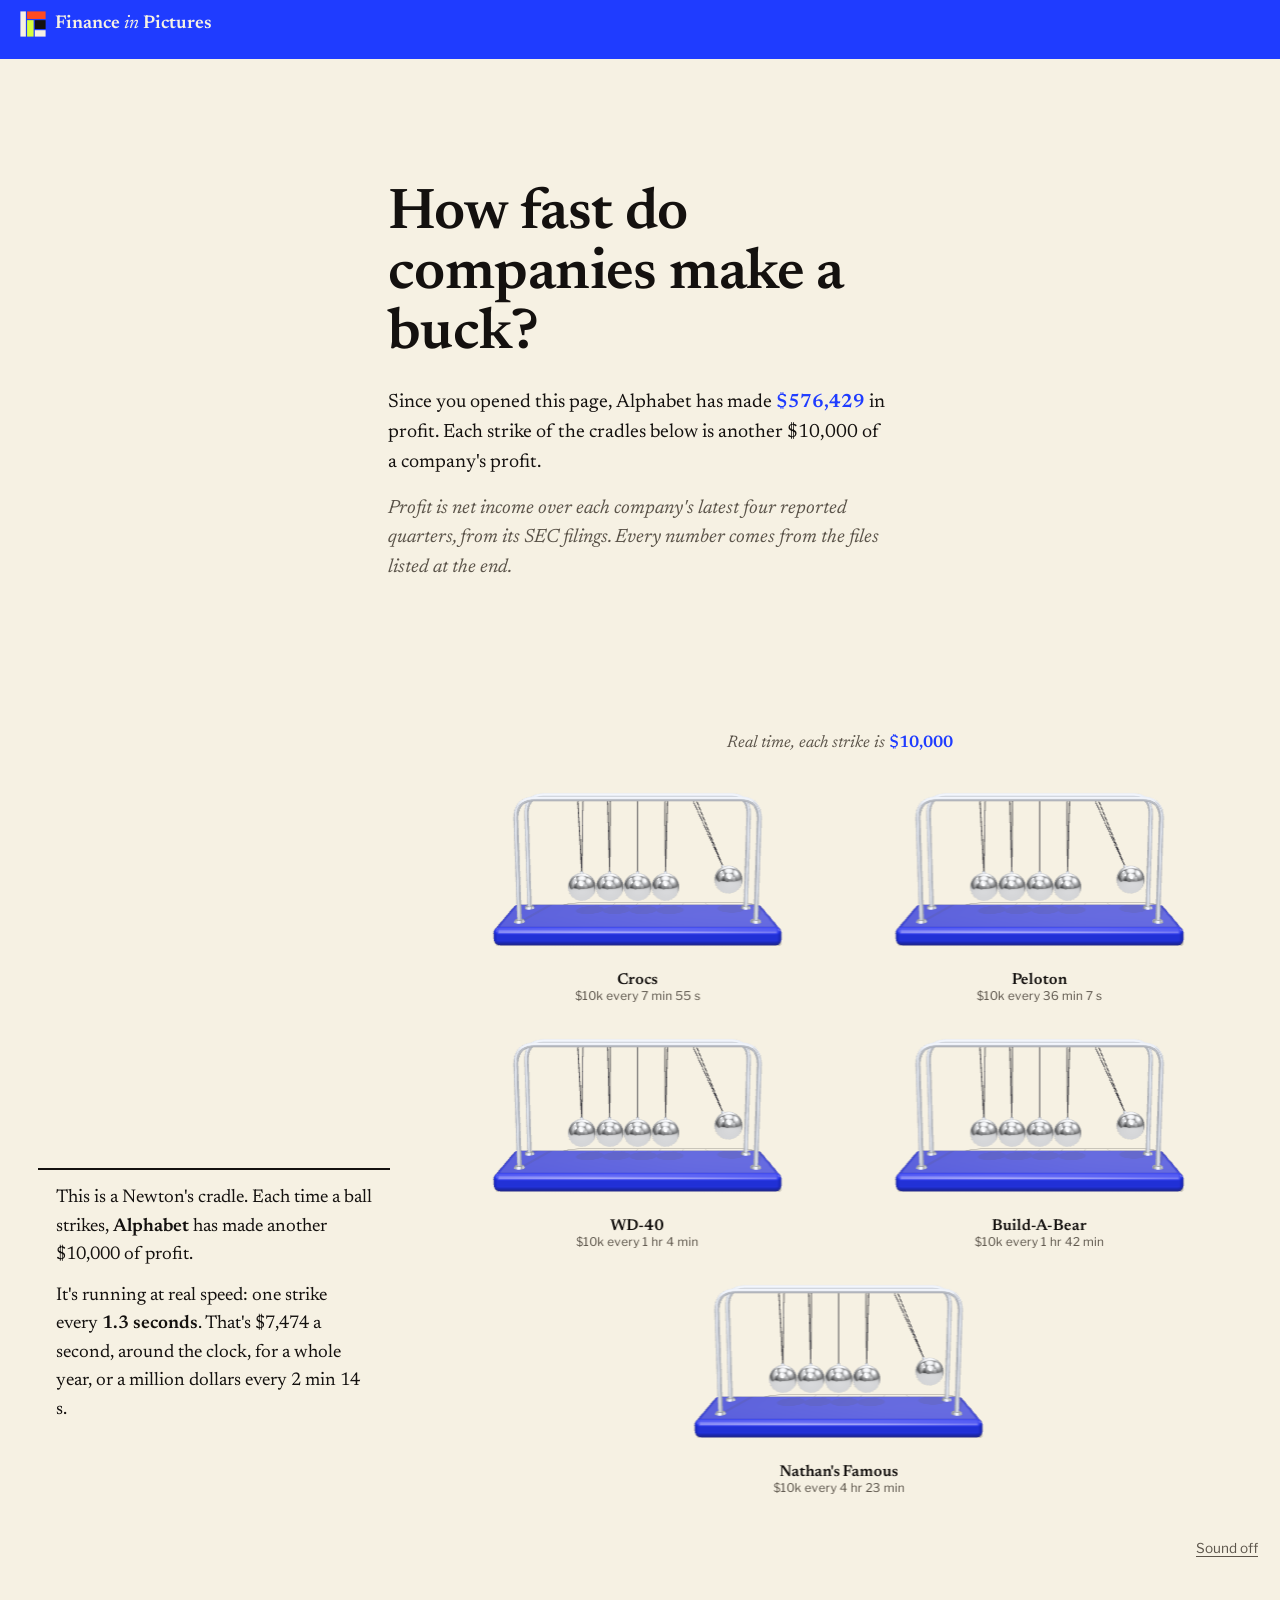
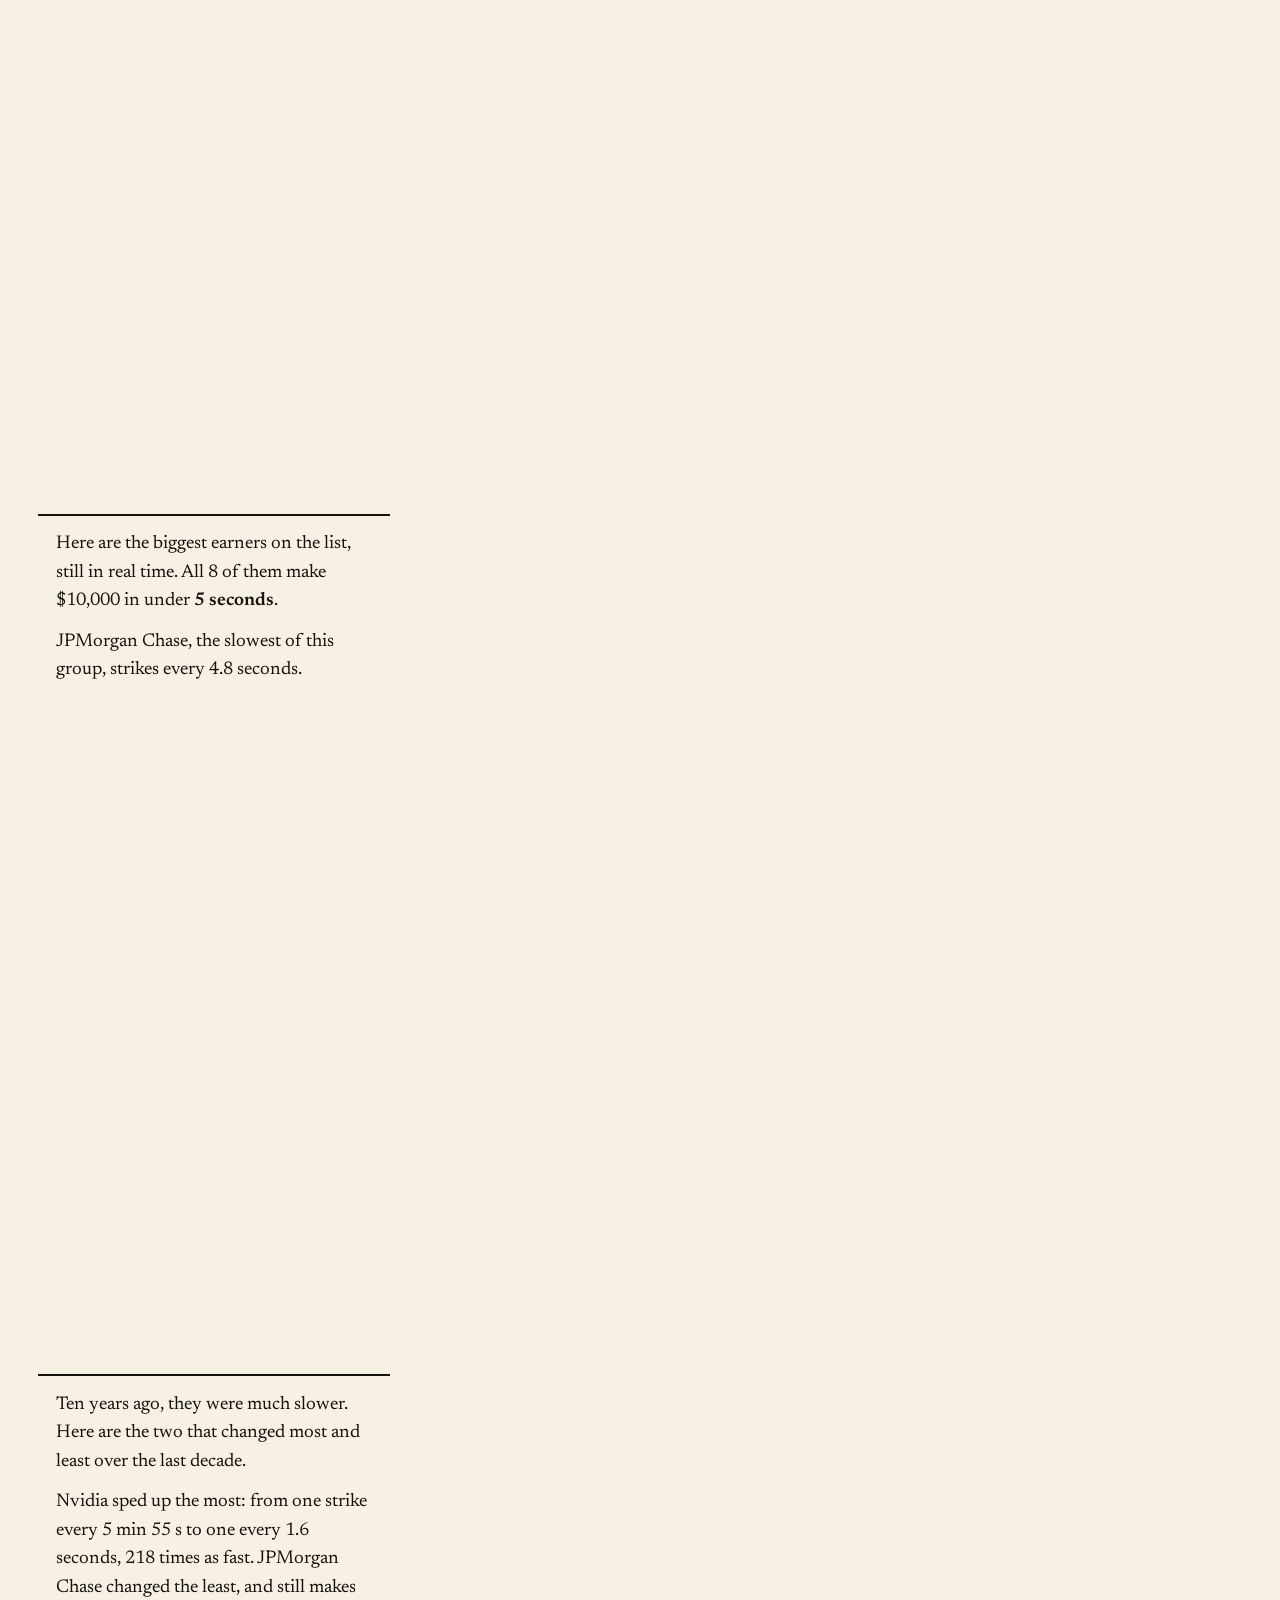
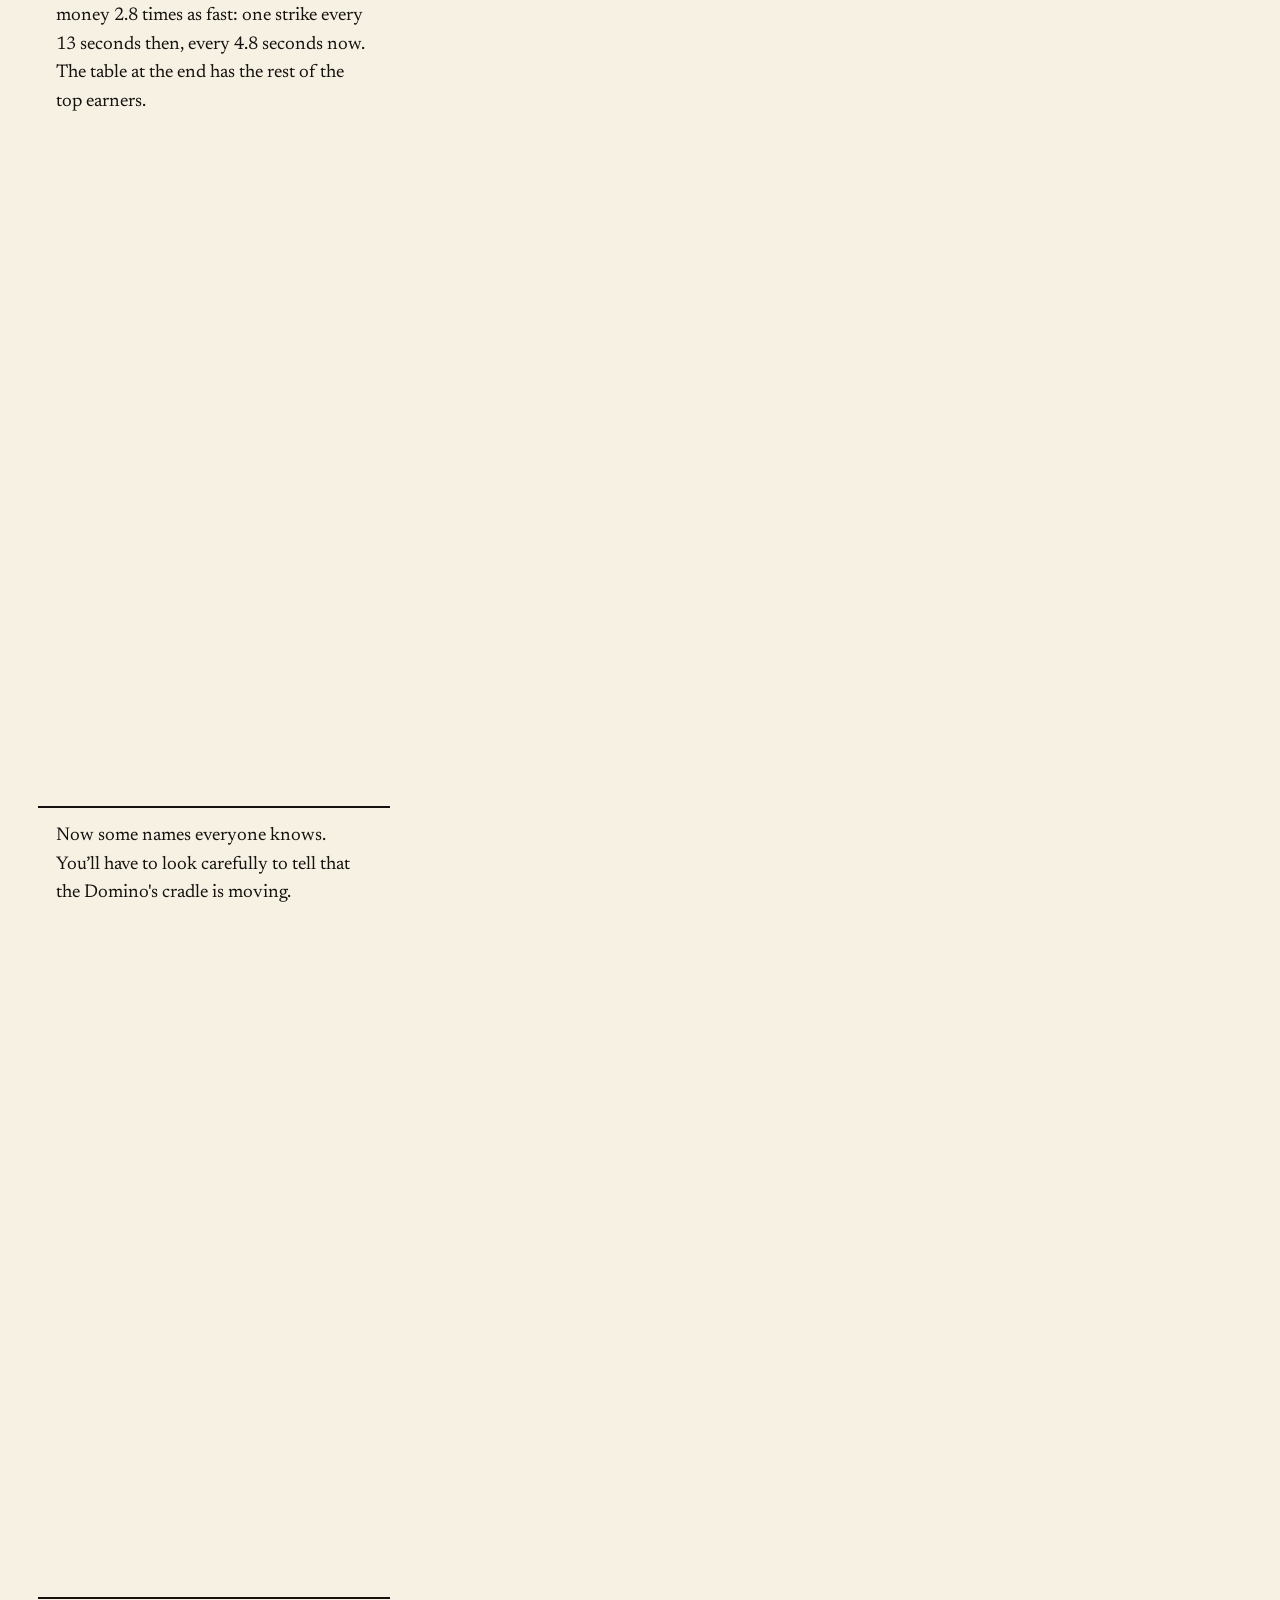
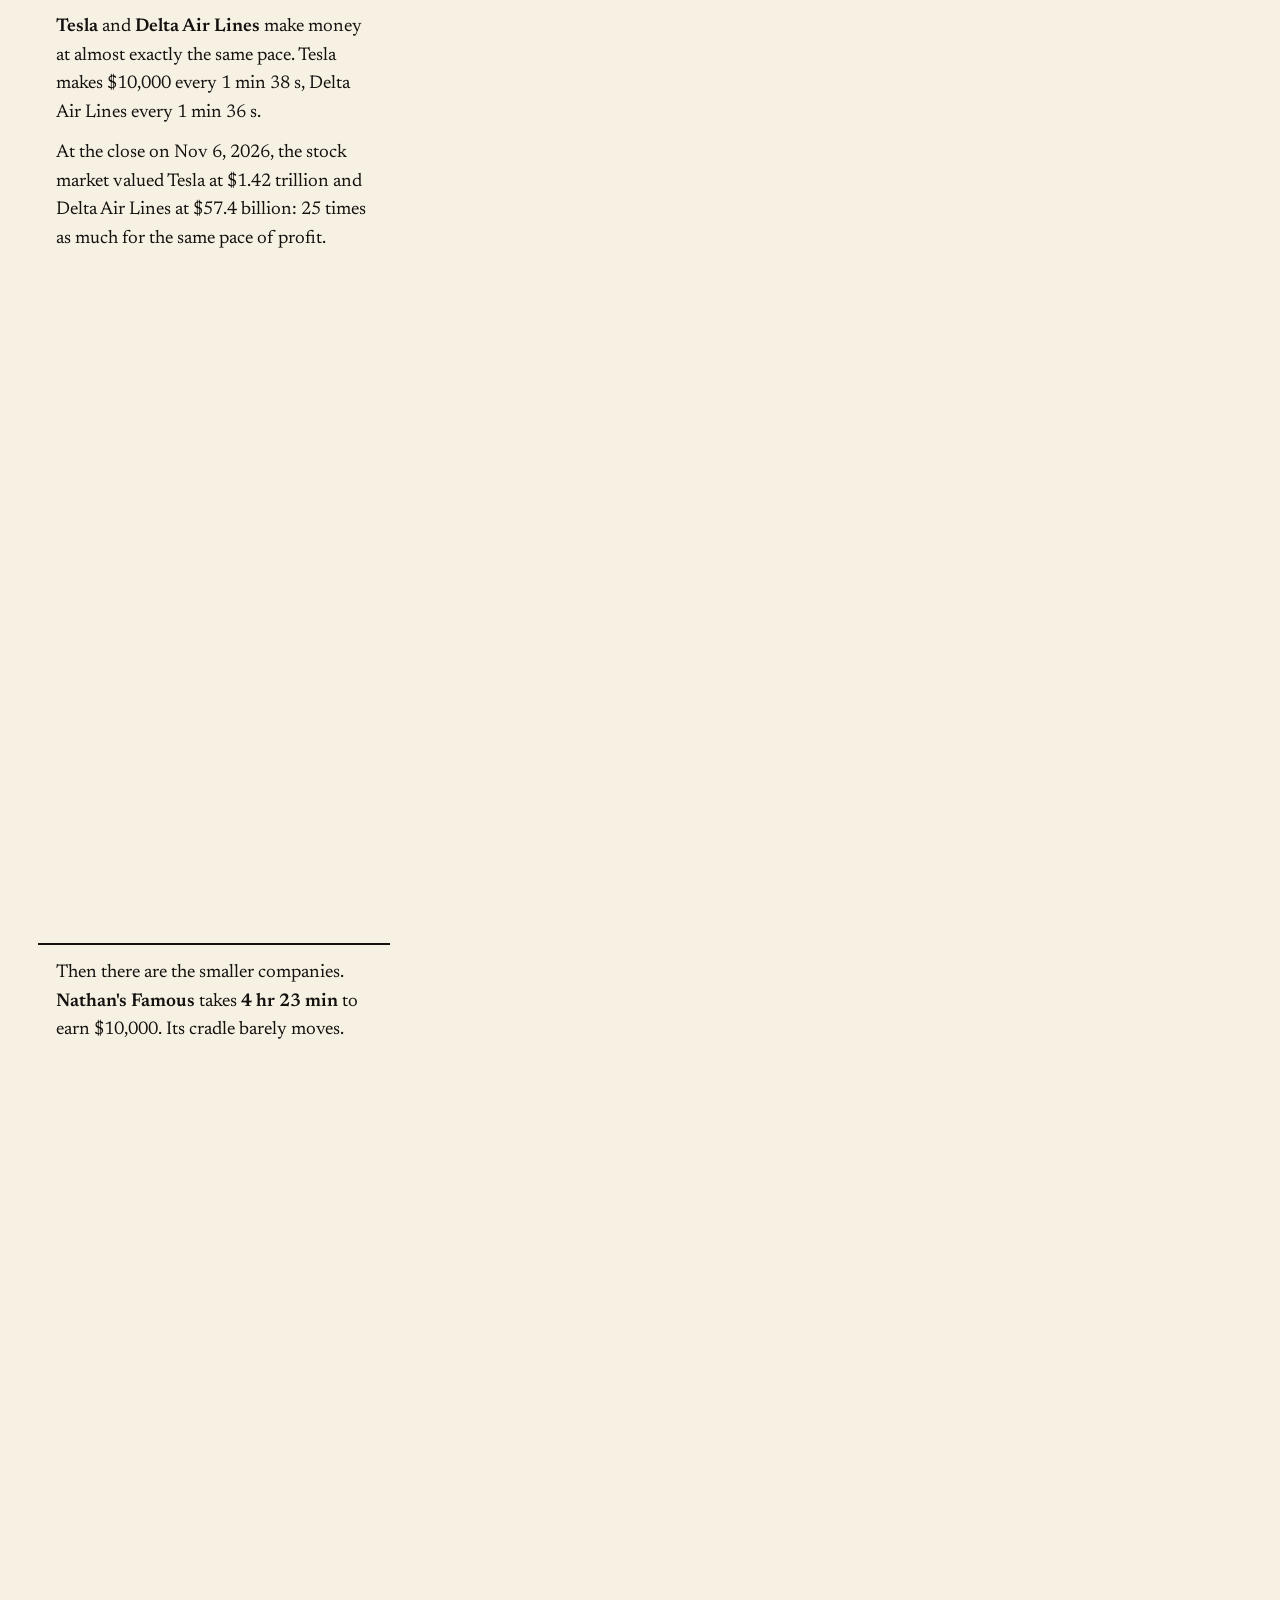
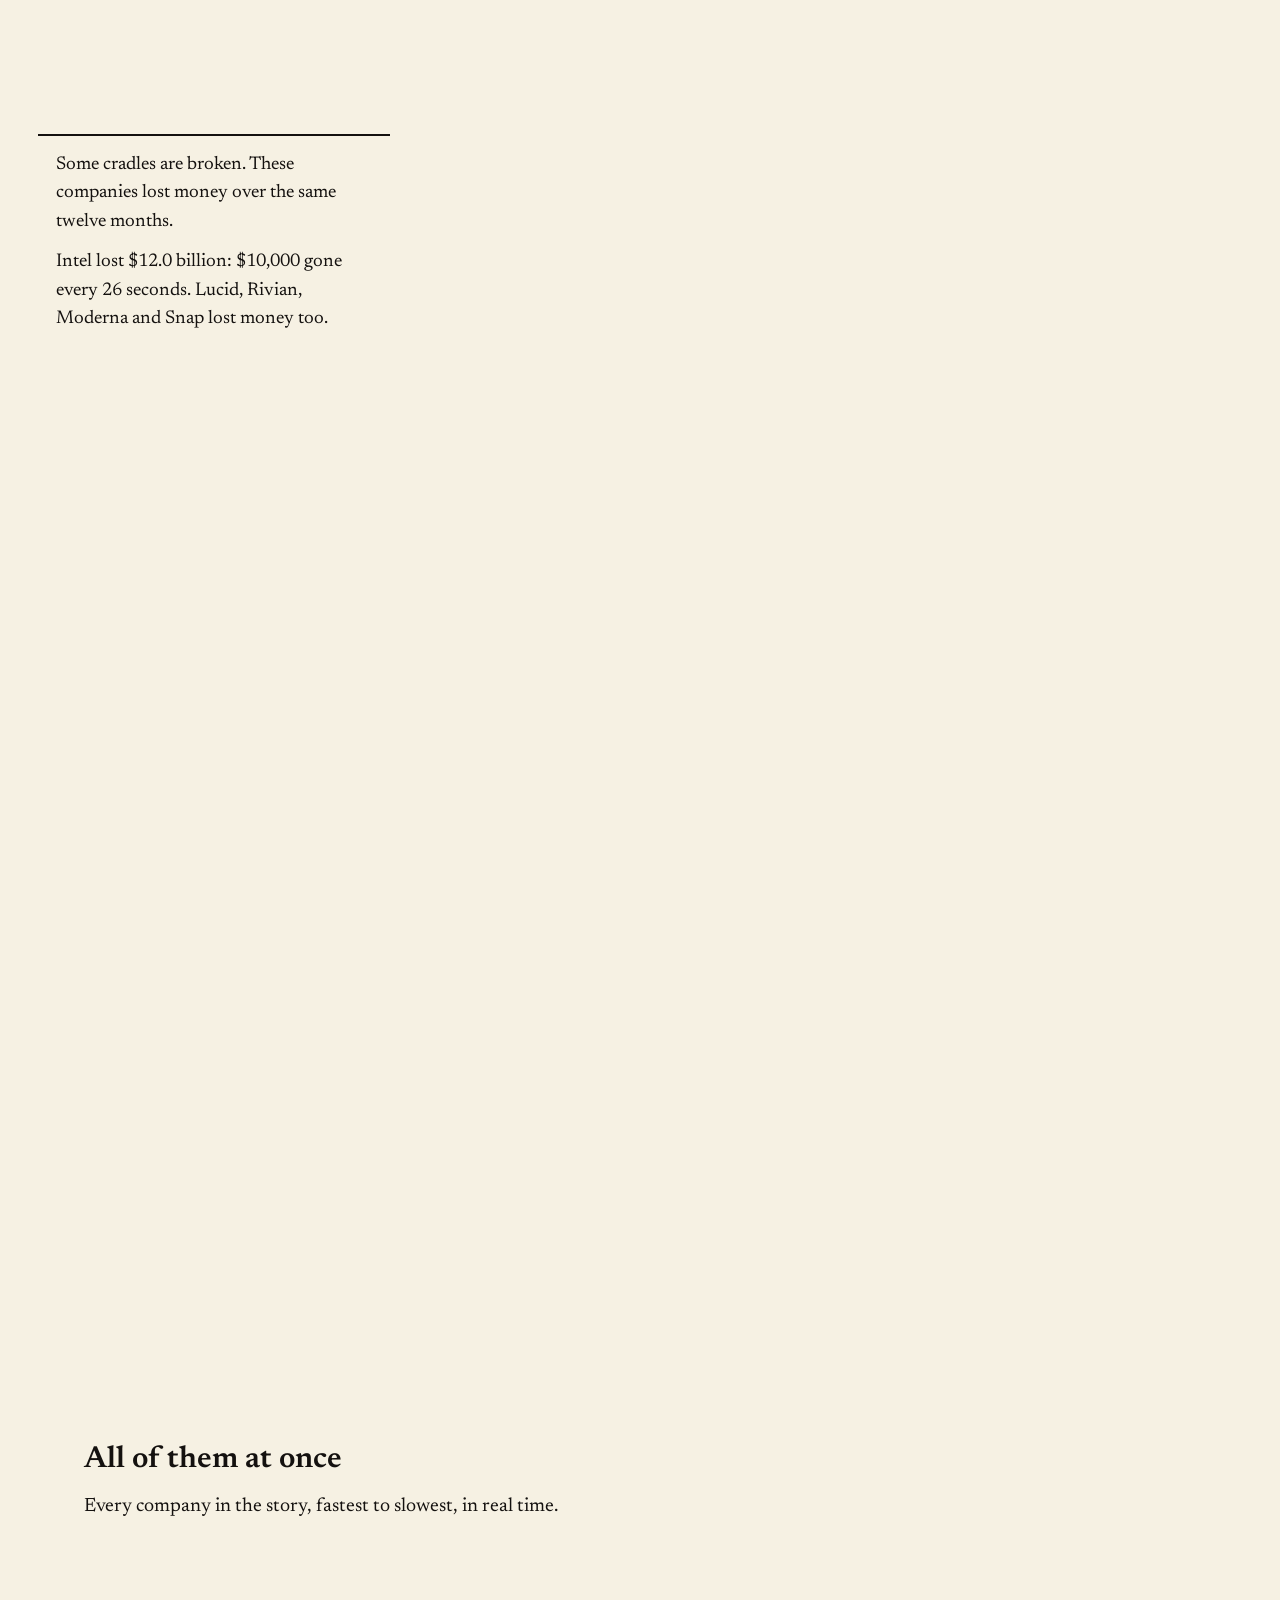
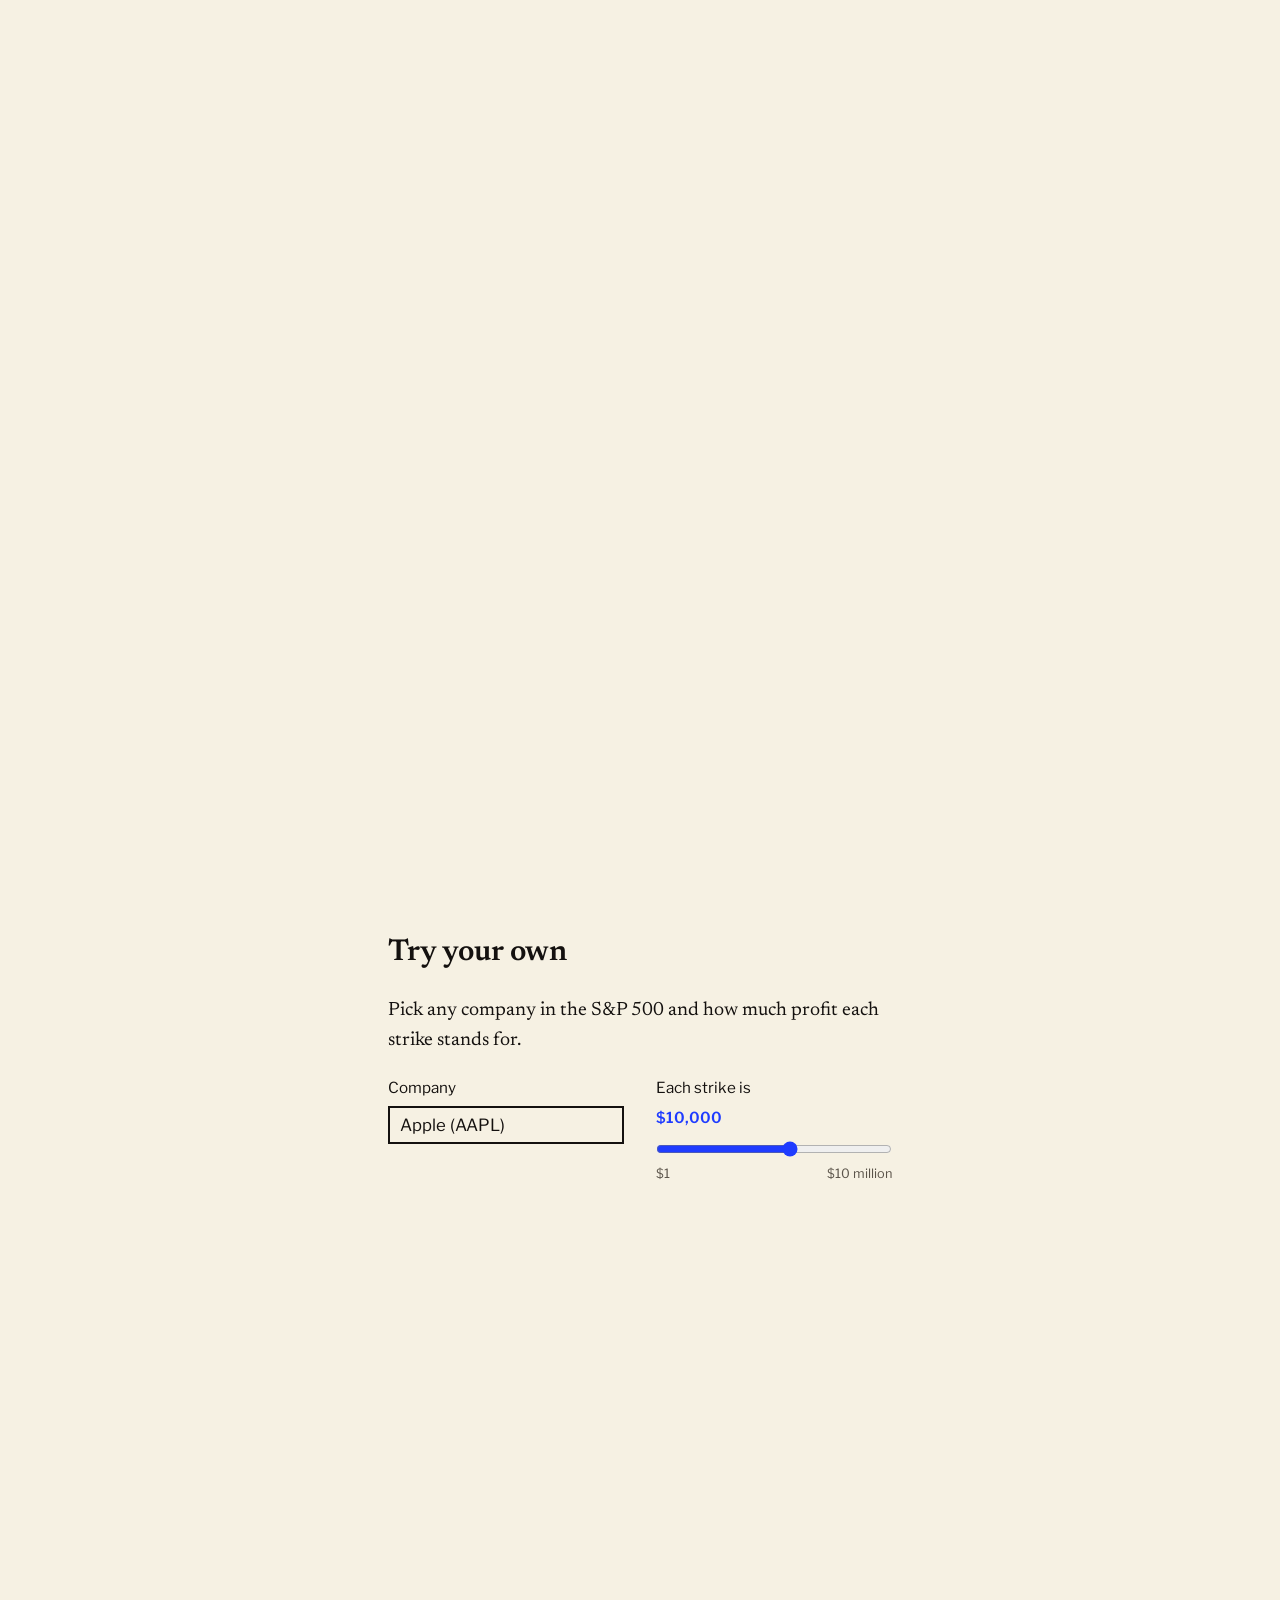
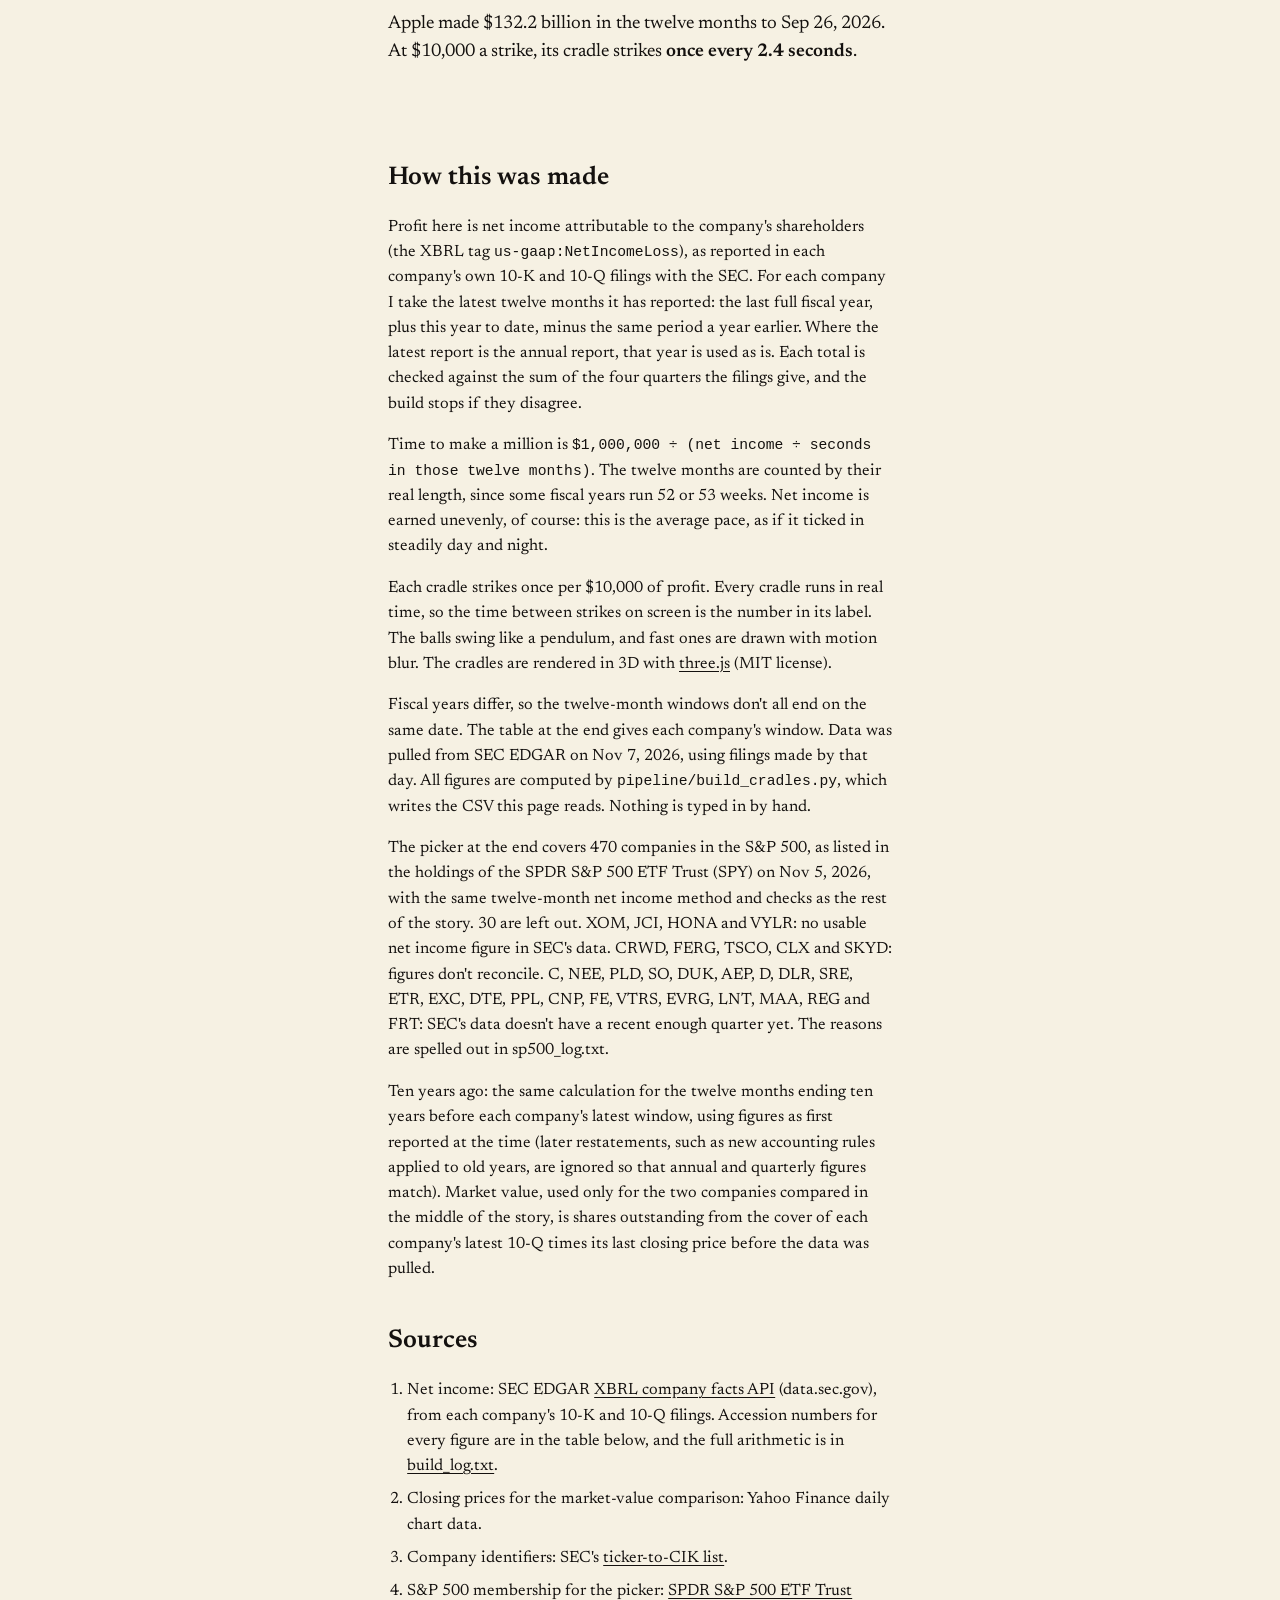
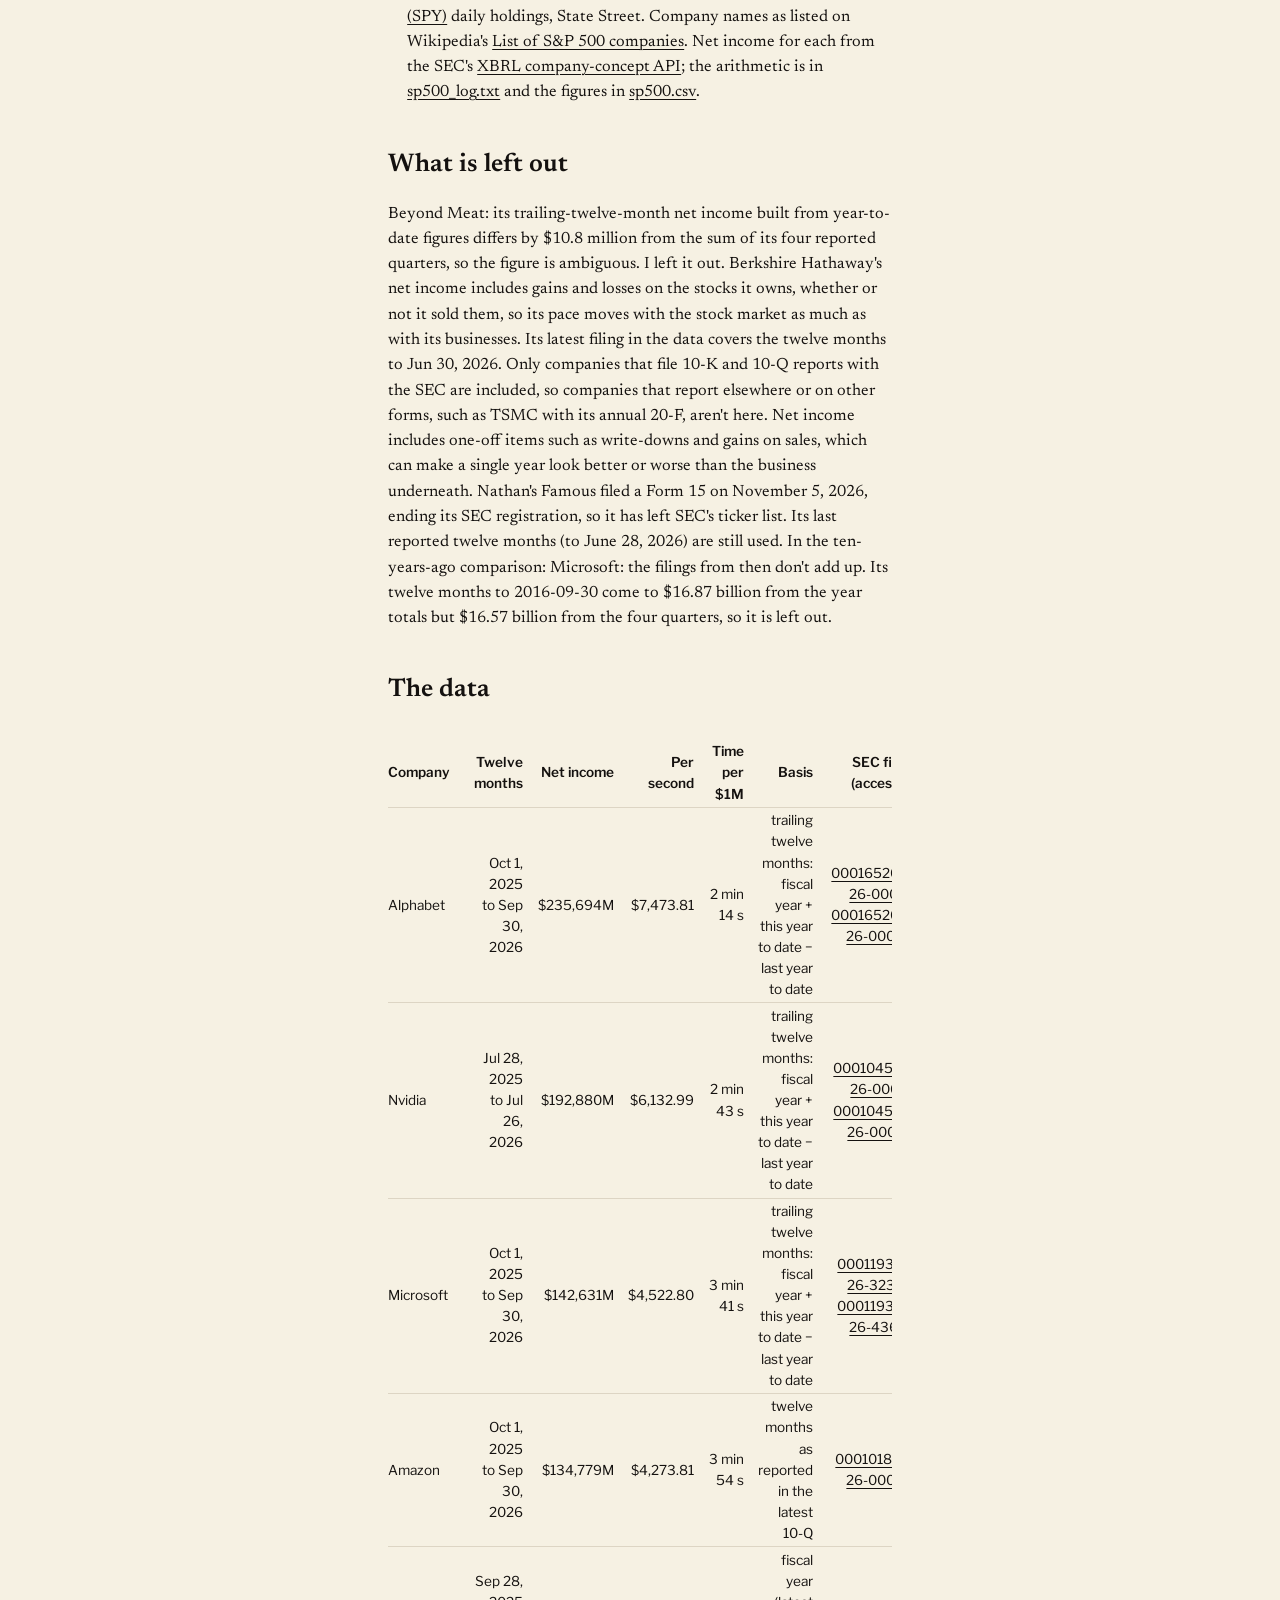
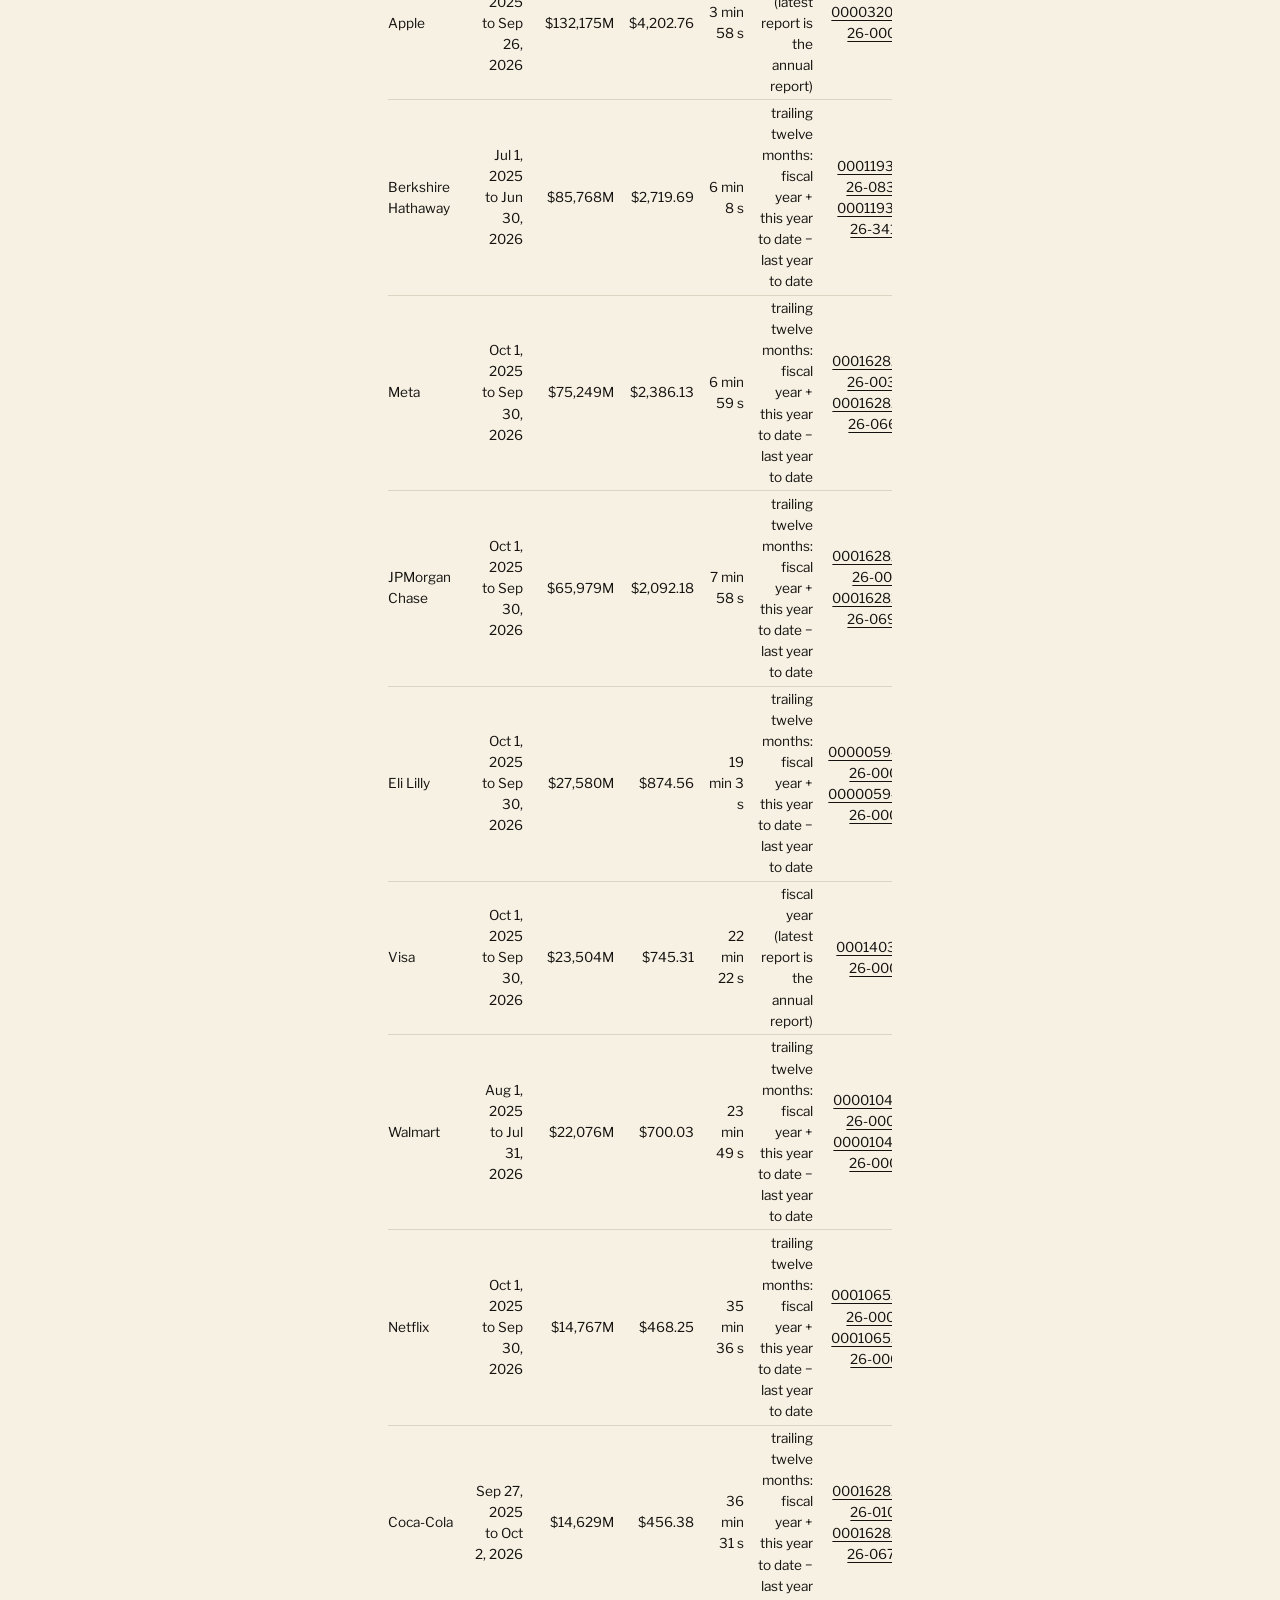
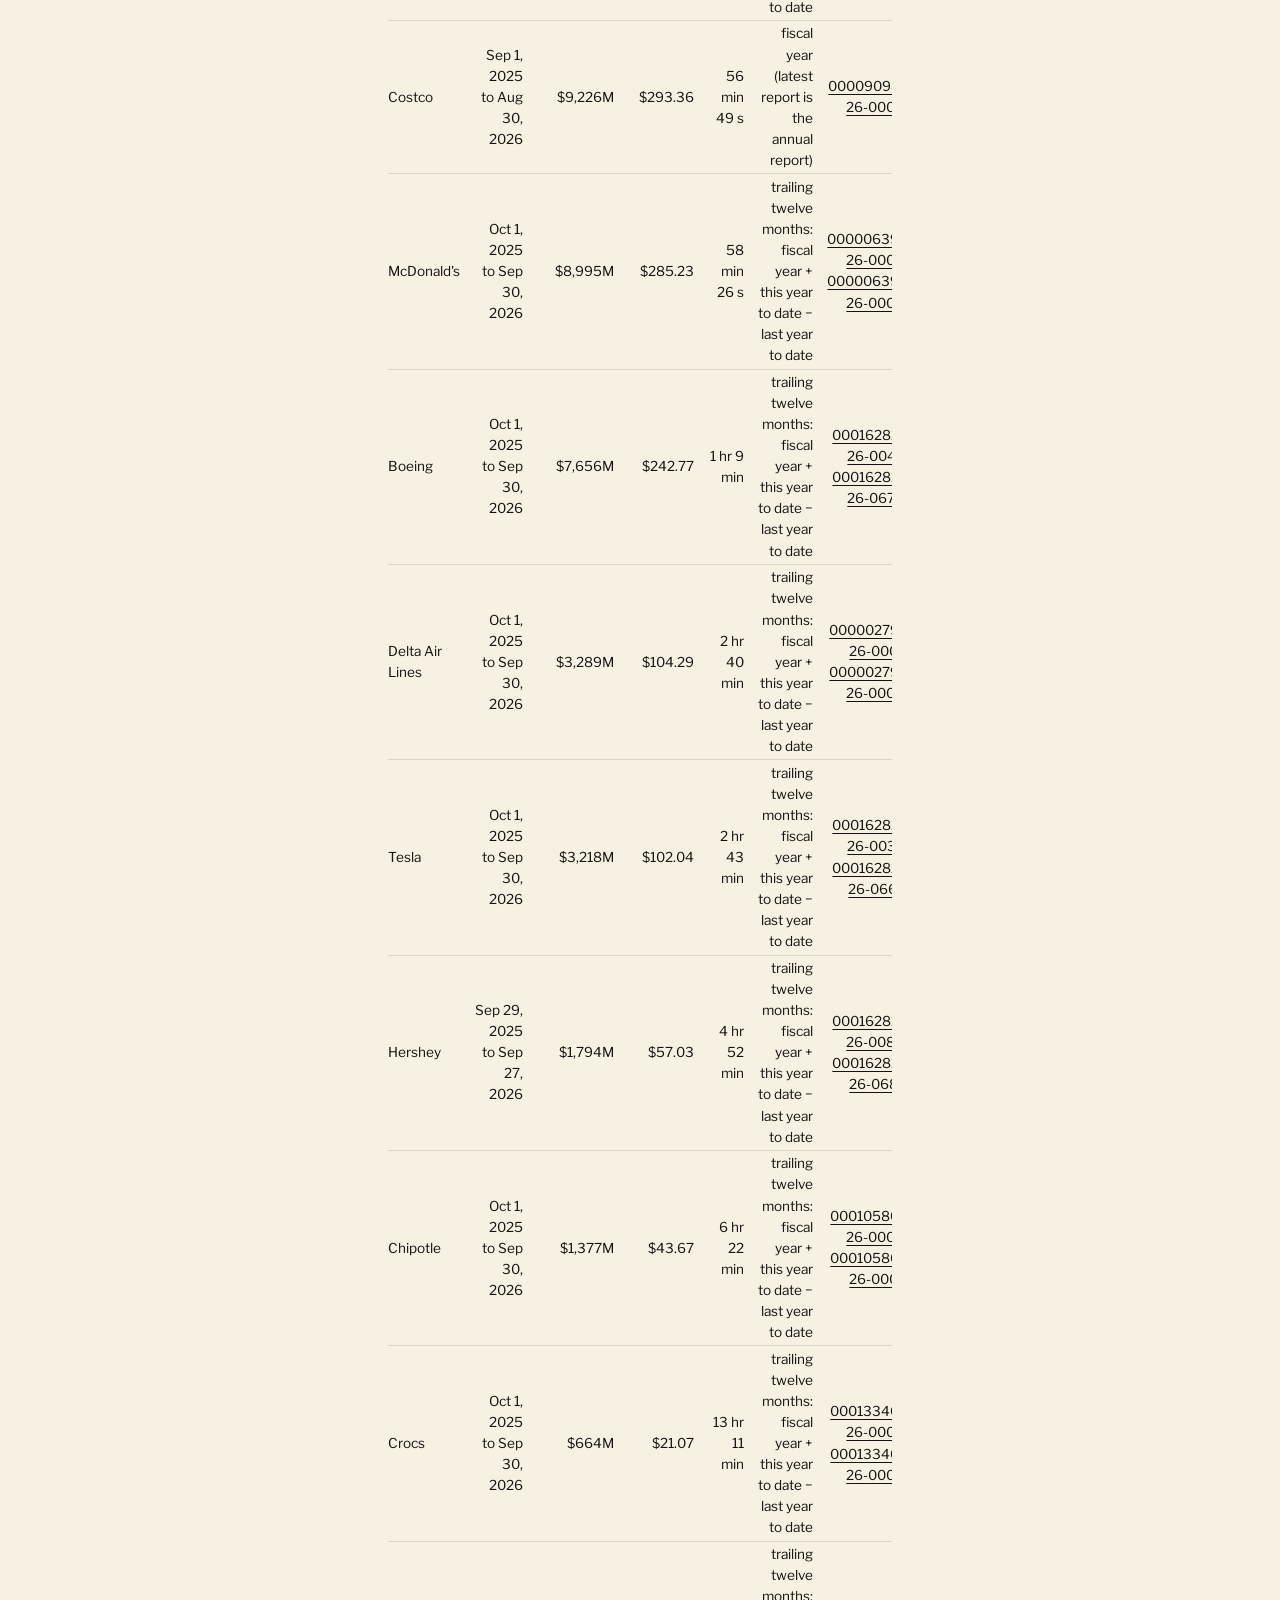
==== commit caf41b77: "Cradles: 3D studio chrome look Each cradle is now rendered with three.js (vendored, MIT): mirror-chr" ====
--- a/stories/cradles/index.html
+++ b/stories/cradles/index.html
@@ -93,7 +93,7 @@
     <h2>How this was made</h2>
     <p>Profit here is net income attributable to the company's shareholders (the XBRL tag <code>us-gaap:NetIncomeLoss</code>), as reported in each company's own 10-K and 10-Q filings with the SEC. For each company I take the latest twelve months it has reported: the last full fiscal year, plus this year to date, minus the same period a year earlier. Where the latest report is the annual report, that year is used as is. Each total is checked against the sum of the four quarters the filings give, and the build stops if they disagree.</p>
     <p>Time to make a million is <code>$1,000,000 ÷ (net income ÷ seconds in those twelve months)</code>. The twelve months are counted by their real length, since some fiscal years run 52 or 53 weeks. Net income is earned unevenly, of course: this is the average pace, as if it ticked in steadily day and night.</p>
-    <p>Each cradle strikes once per $10,000 of profit. Every cradle runs in real time, so the time between strikes on screen is the number in its label. The balls swing like a pendulum, and fast ones are drawn with motion blur.</p>
+    <p>Each cradle strikes once per $10,000 of profit. Every cradle runs in real time, so the time between strikes on screen is the number in its label. The balls swing like a pendulum, and fast ones are drawn with motion blur. The cradles are rendered in 3D with <a href="https://threejs.org">three.js</a> (MIT license).</p>
     <p>Fiscal years differ, so the twelve-month windows don't all end on the same date. The table at the end gives each company's window. Data was pulled from SEC EDGAR on <span data-fill="as-of">…</span>, using filings made by that day. All figures are computed by <code>pipeline/build_cradles.py</code>, which writes the CSV this page reads. Nothing is typed in by hand.</p>
 
     <p id="sp500-note"></p>
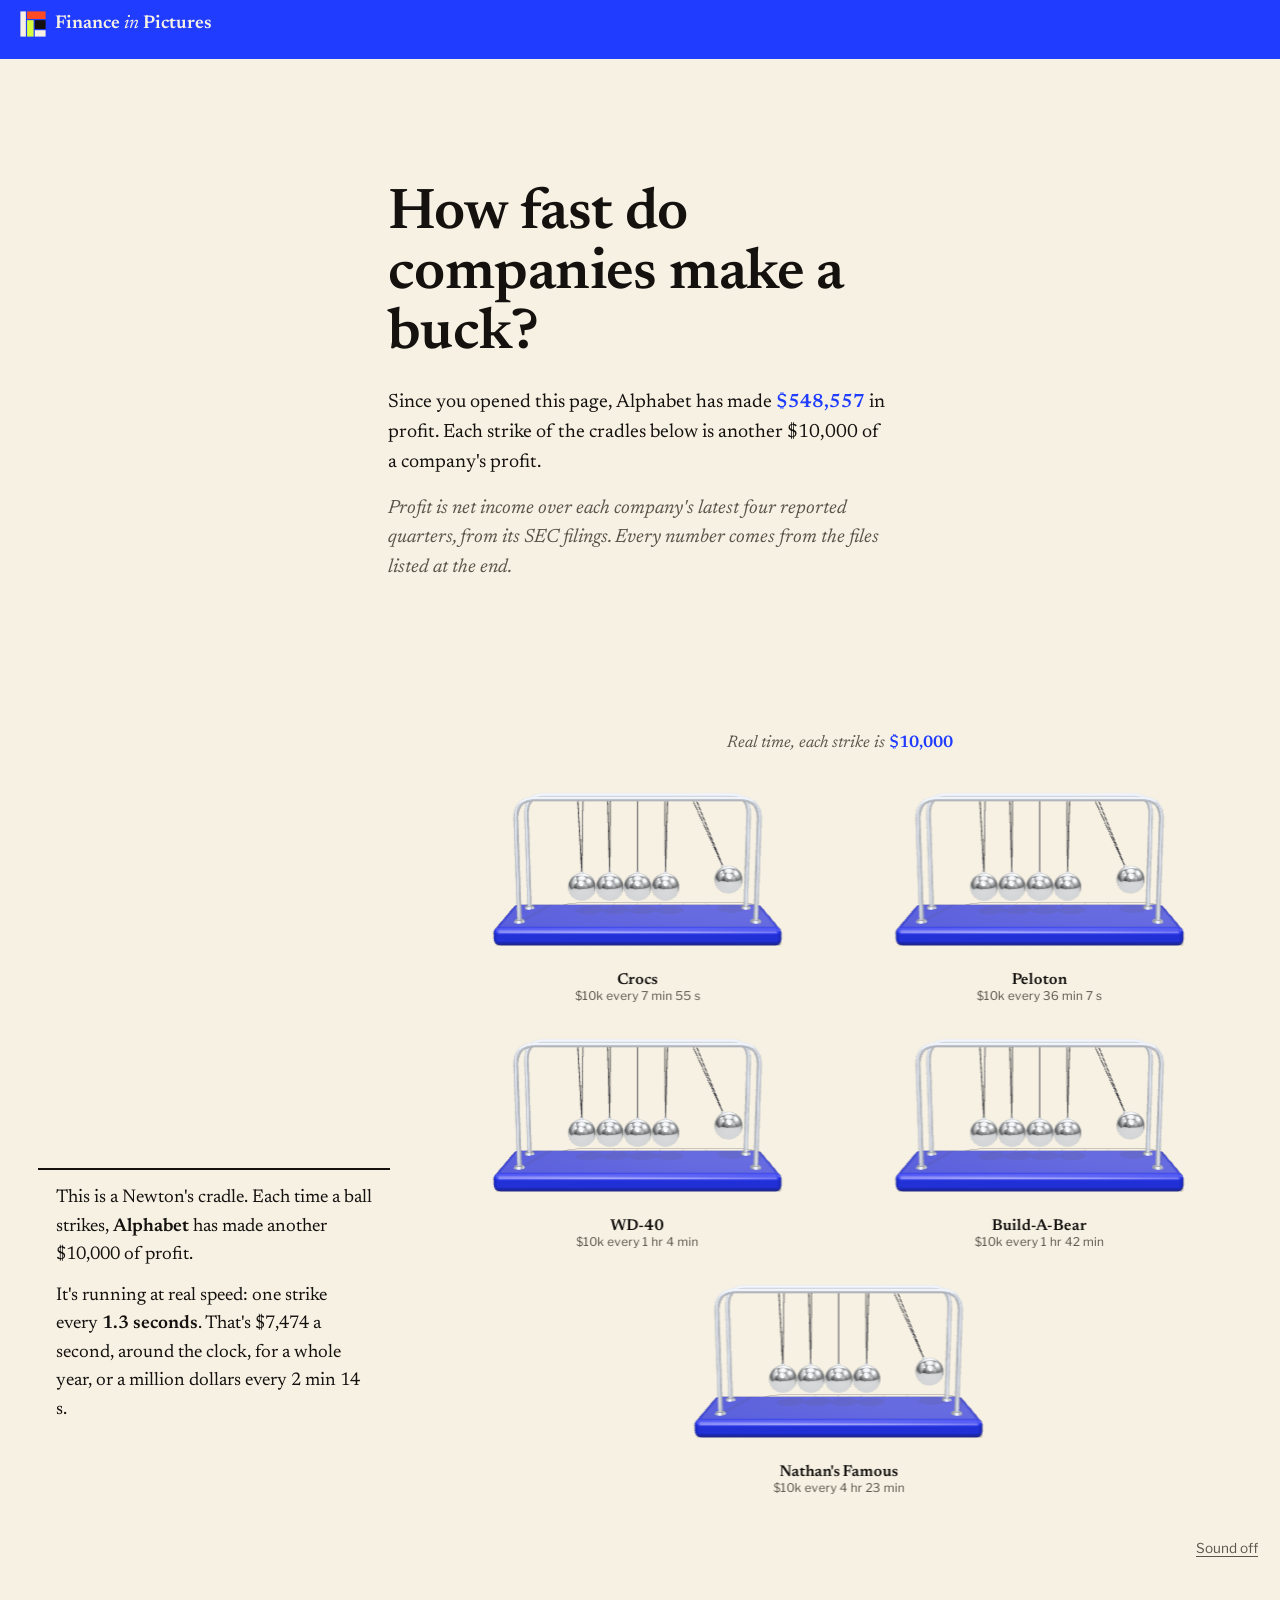
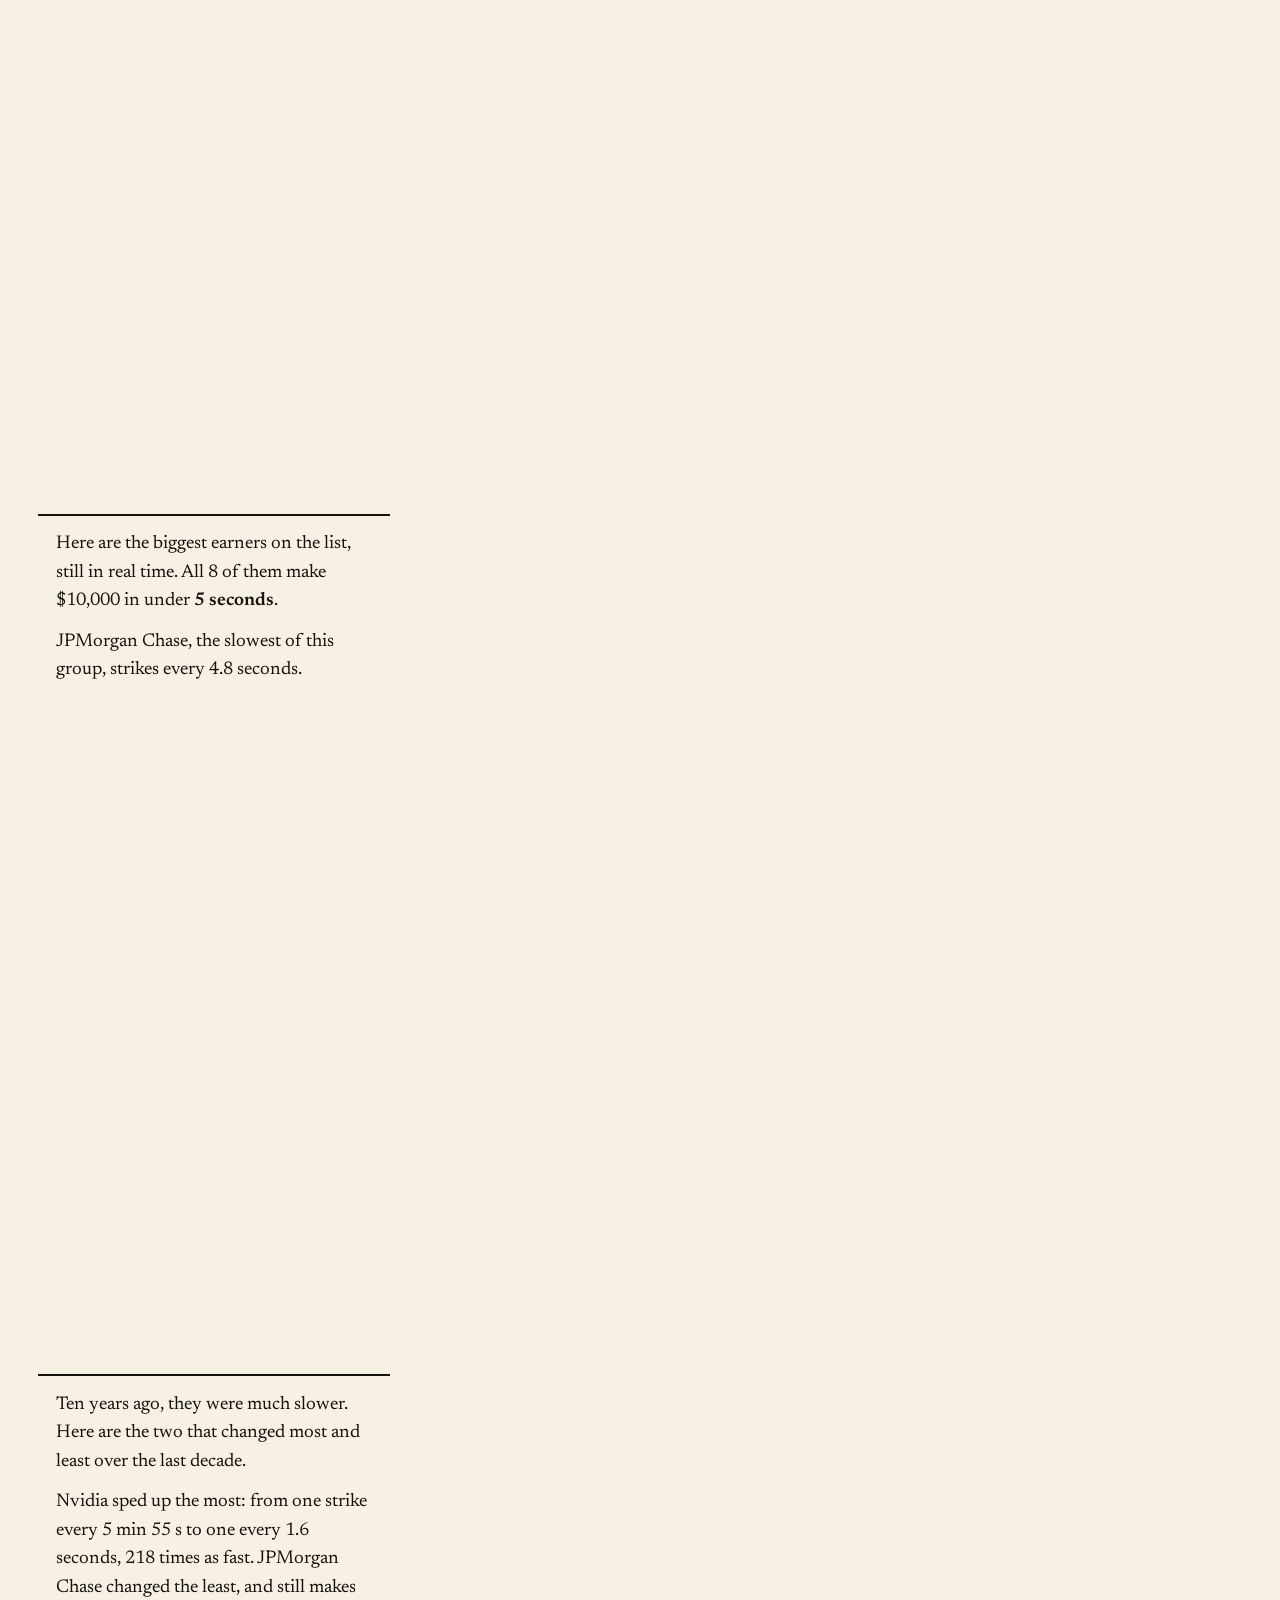
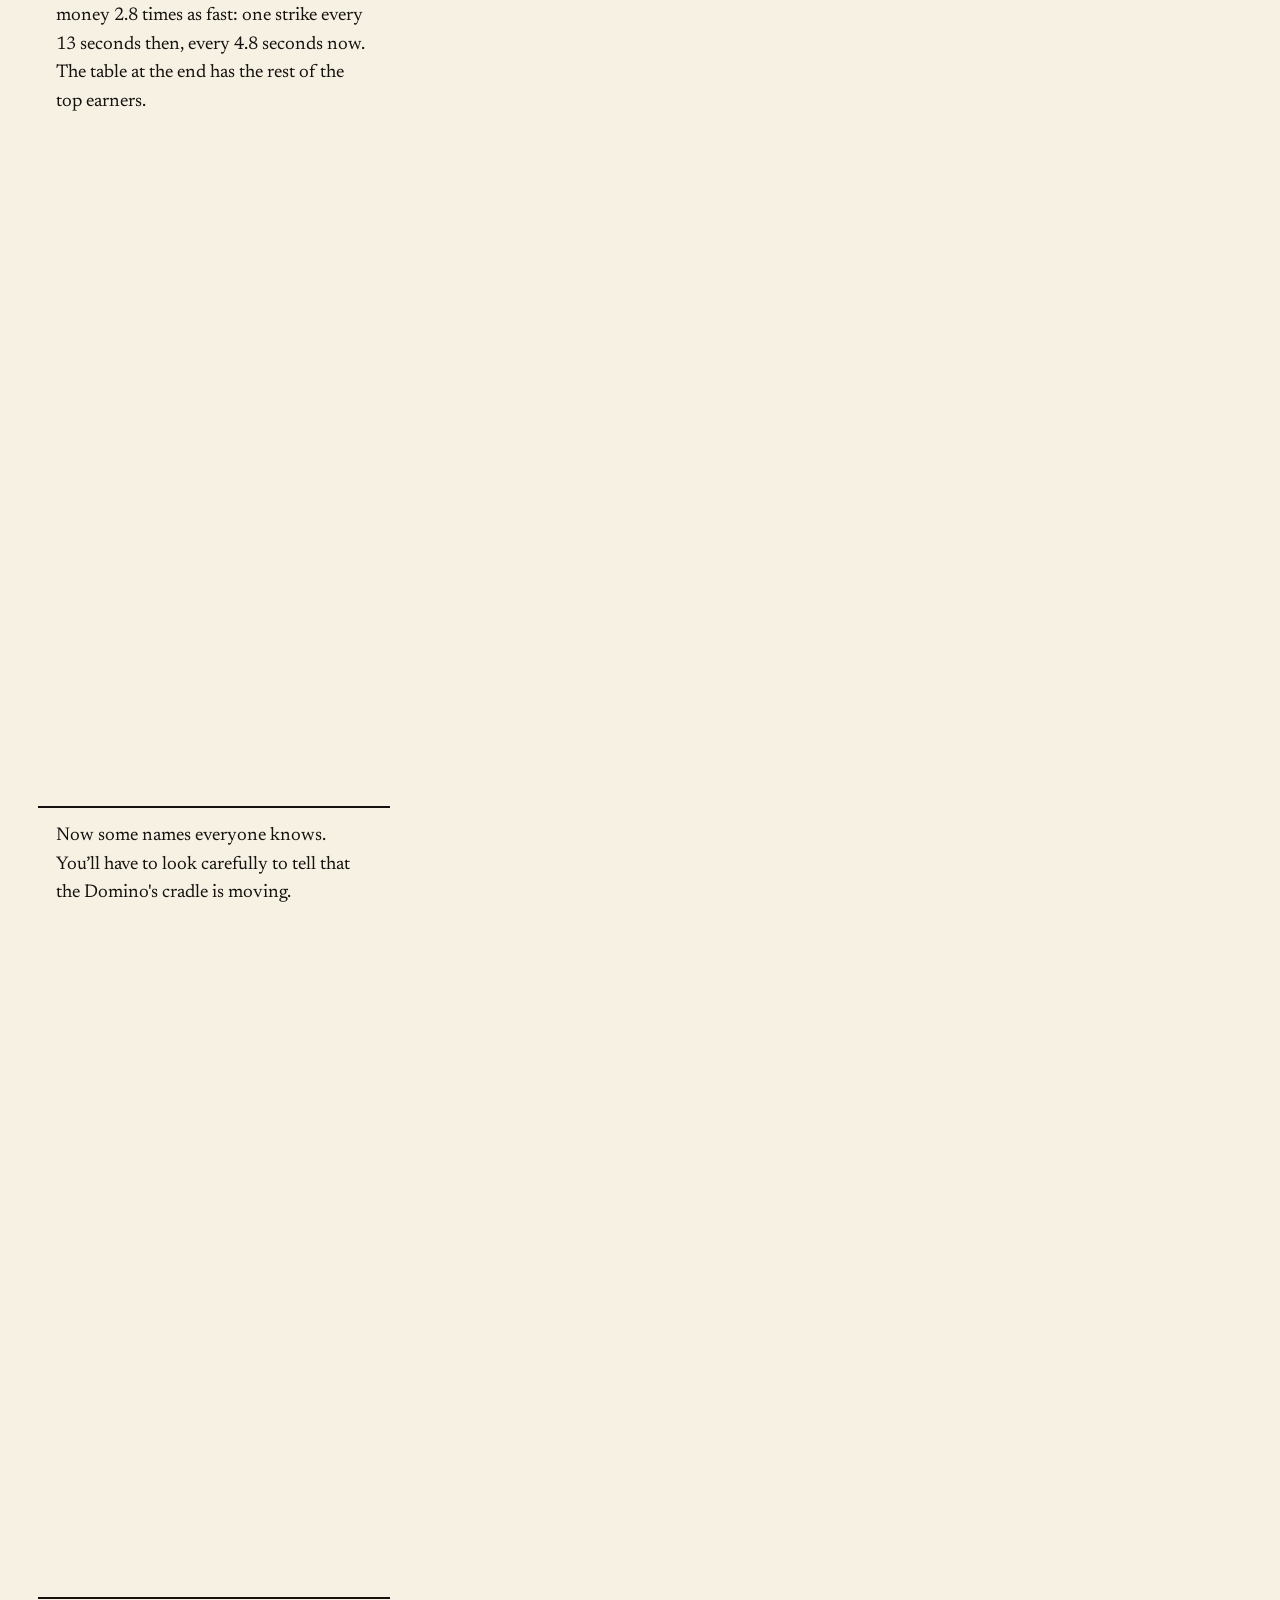
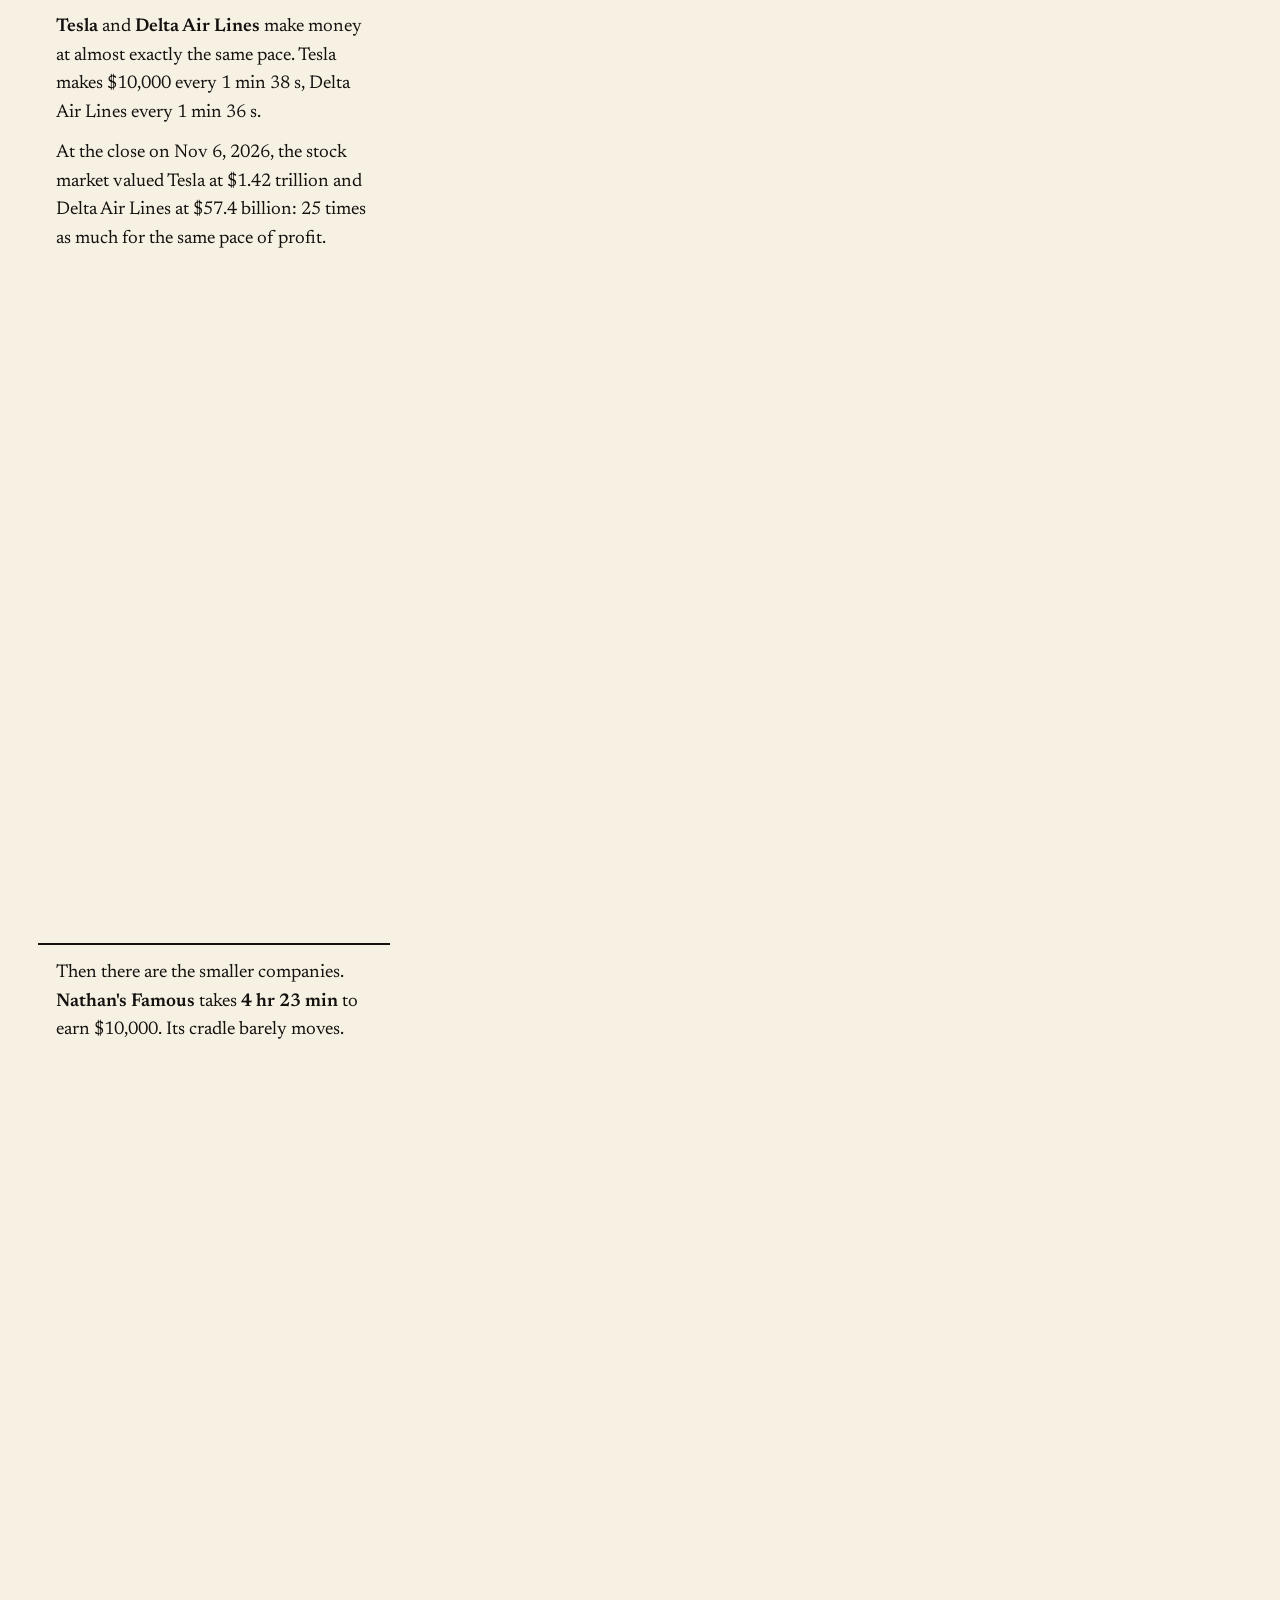
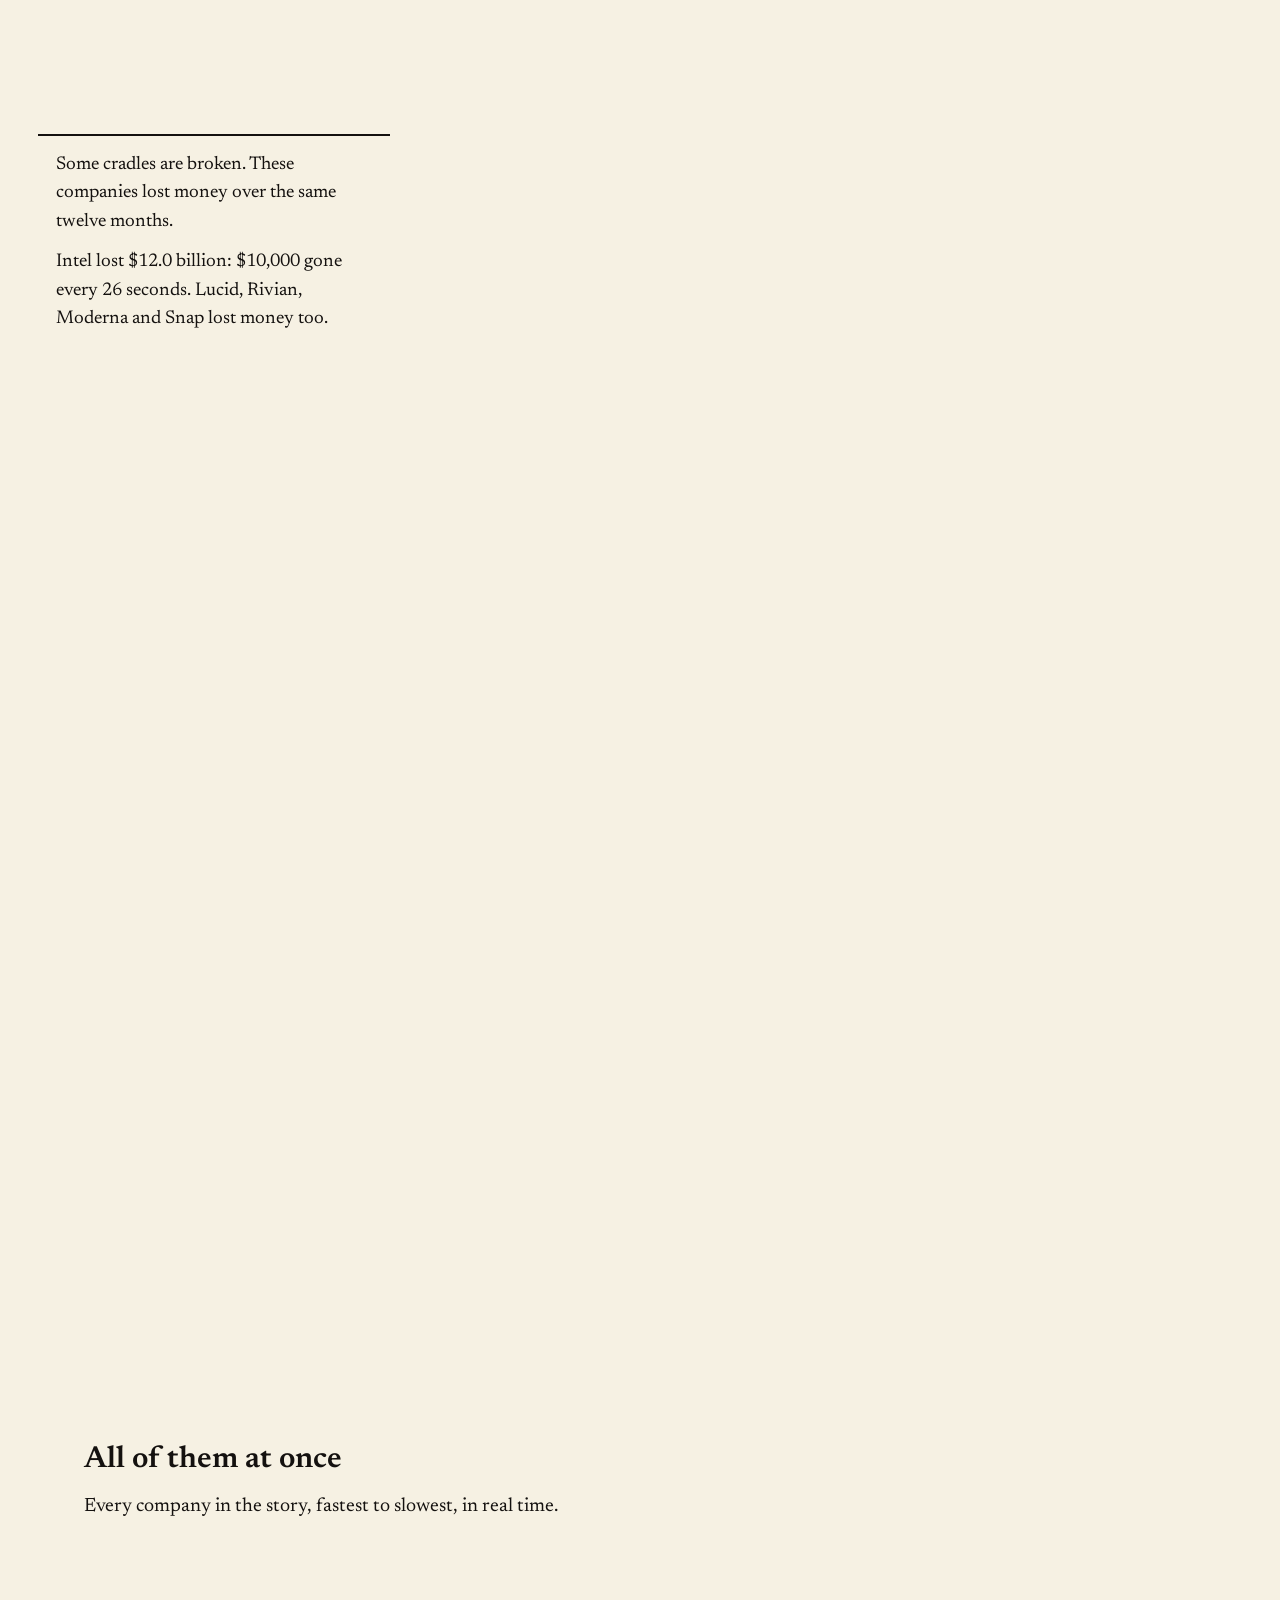
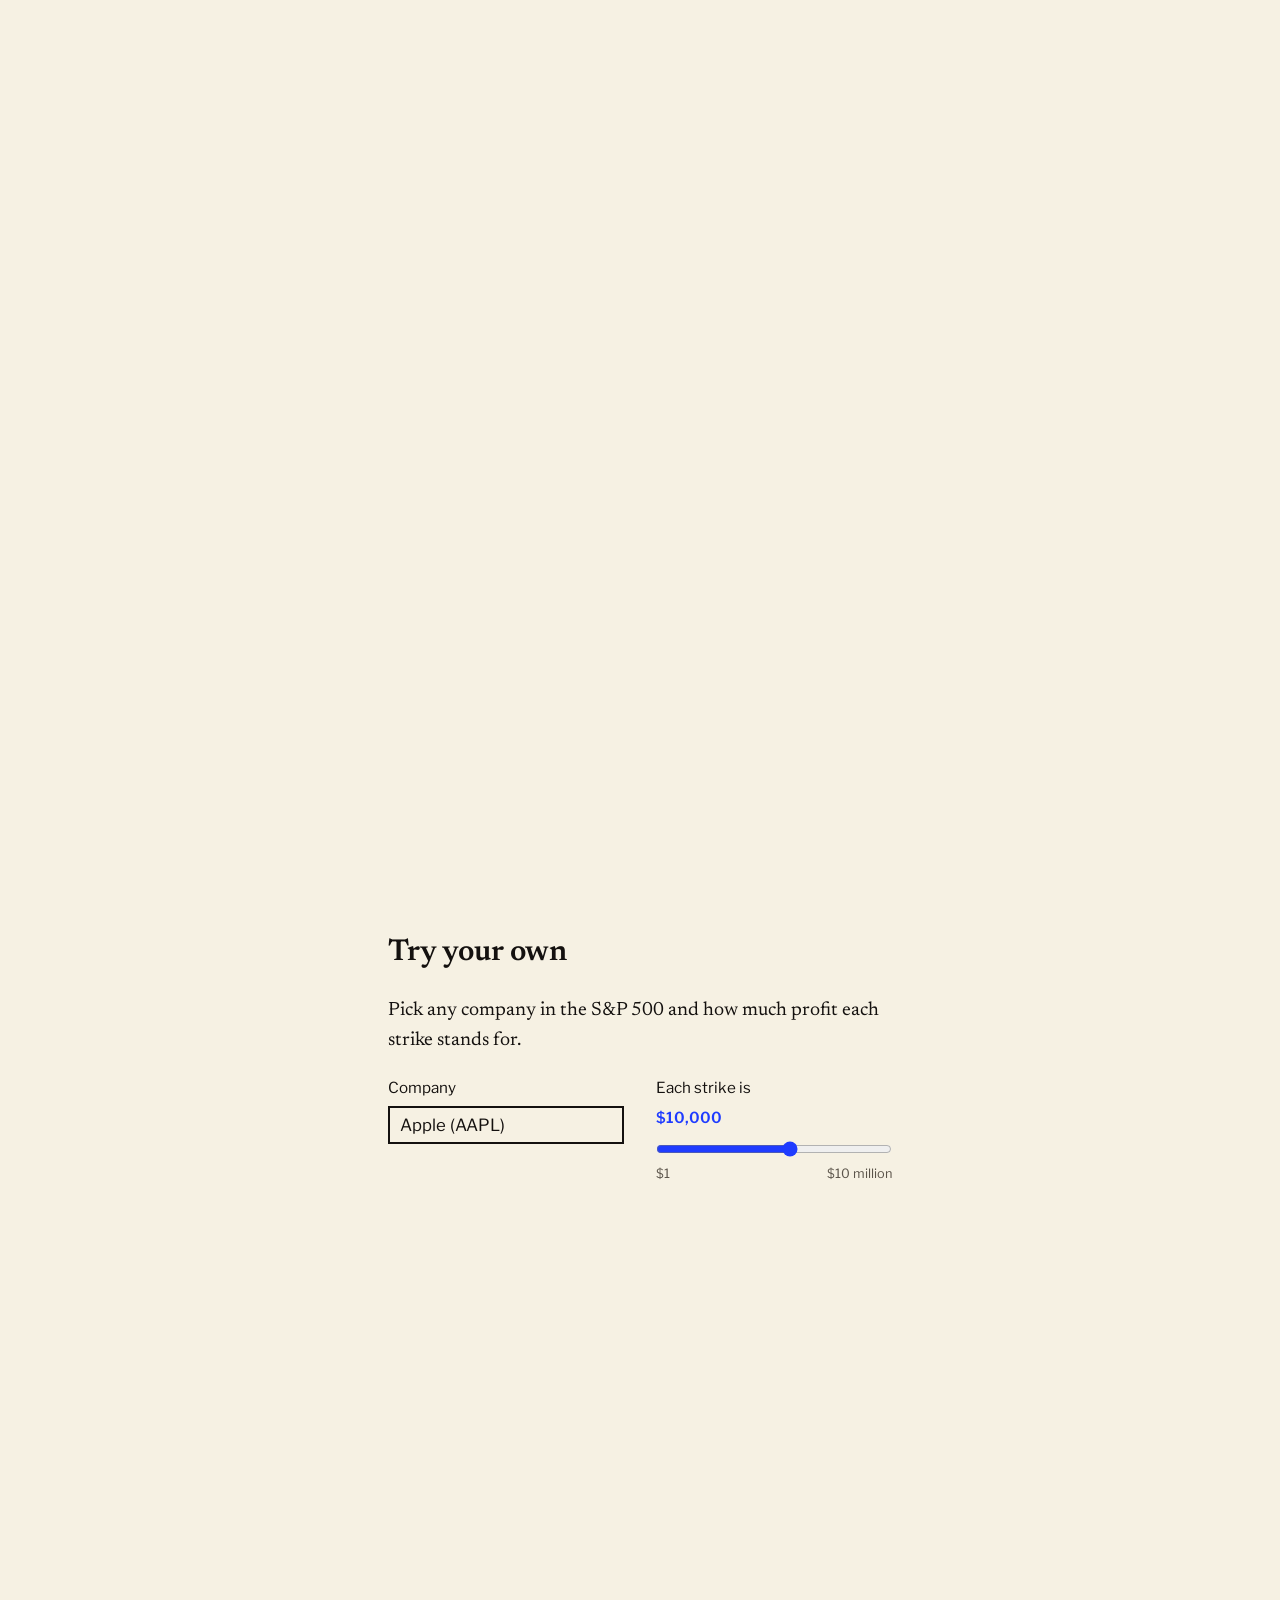
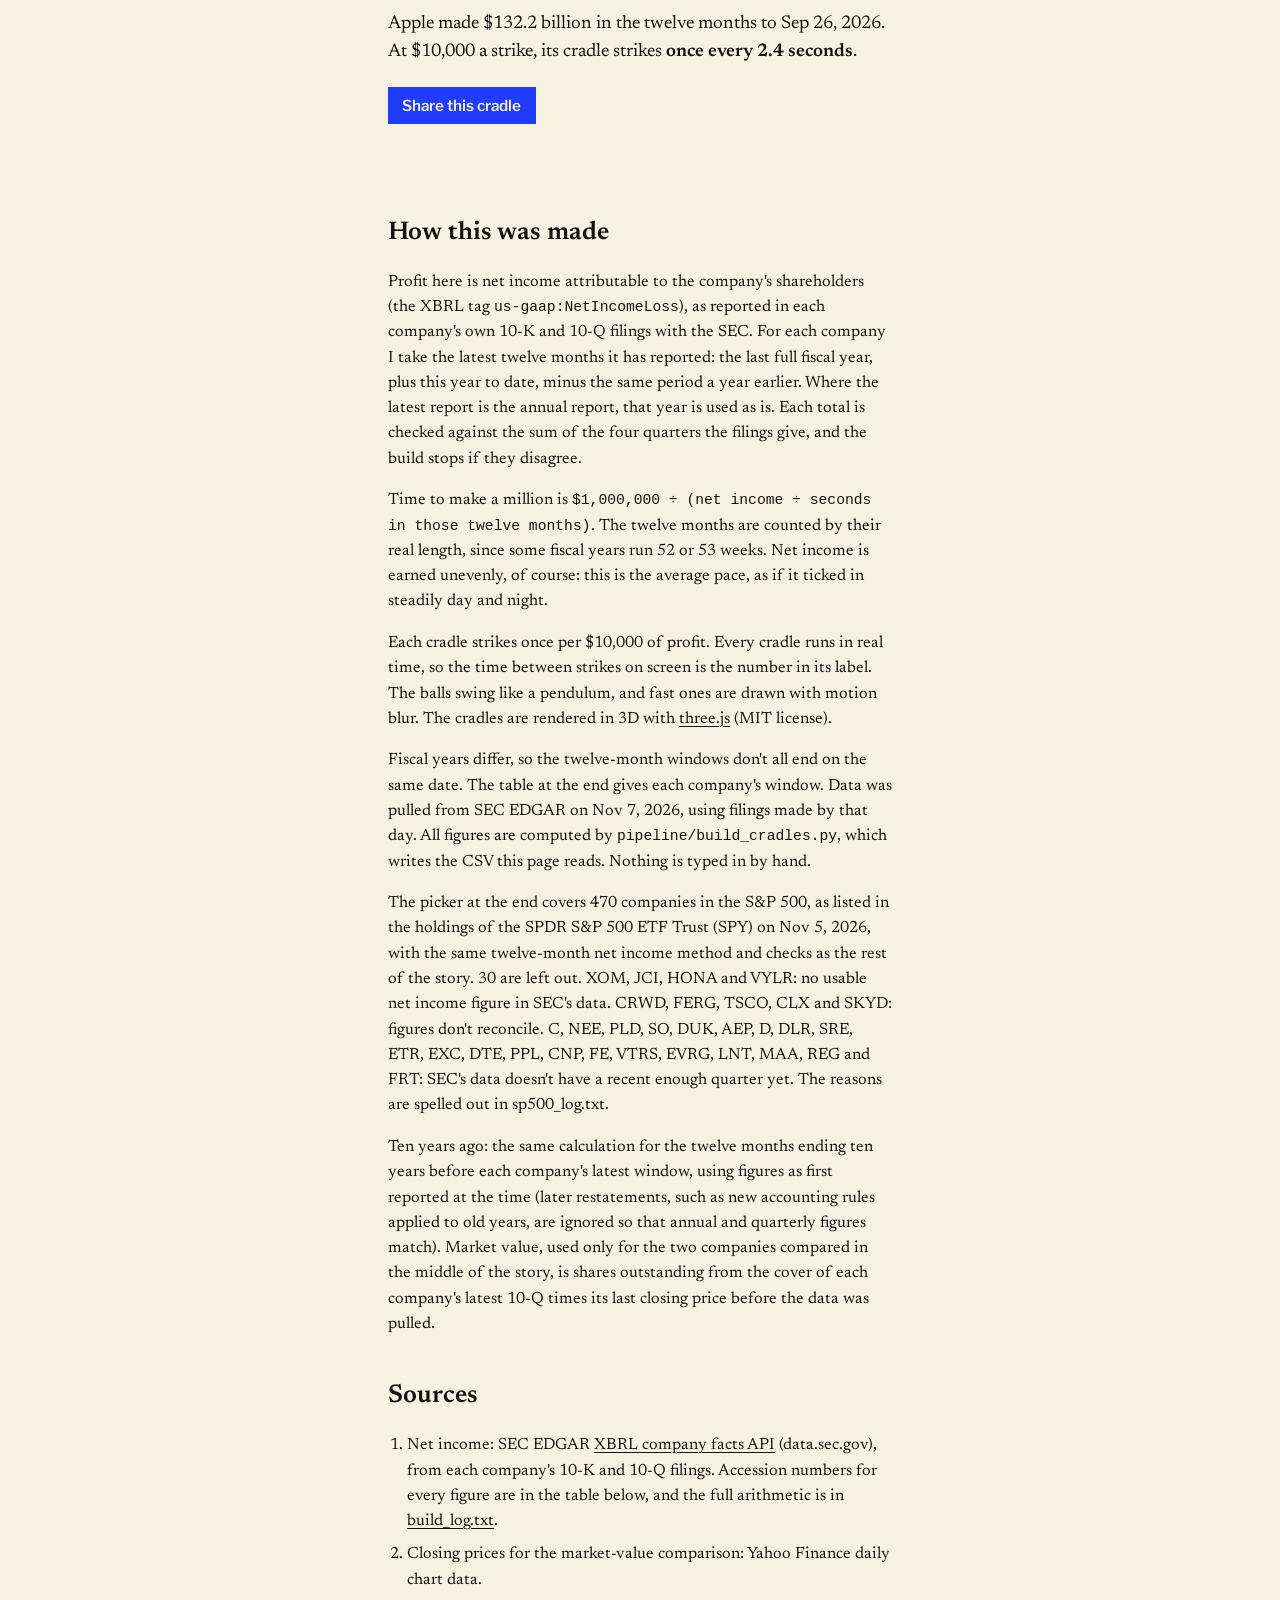
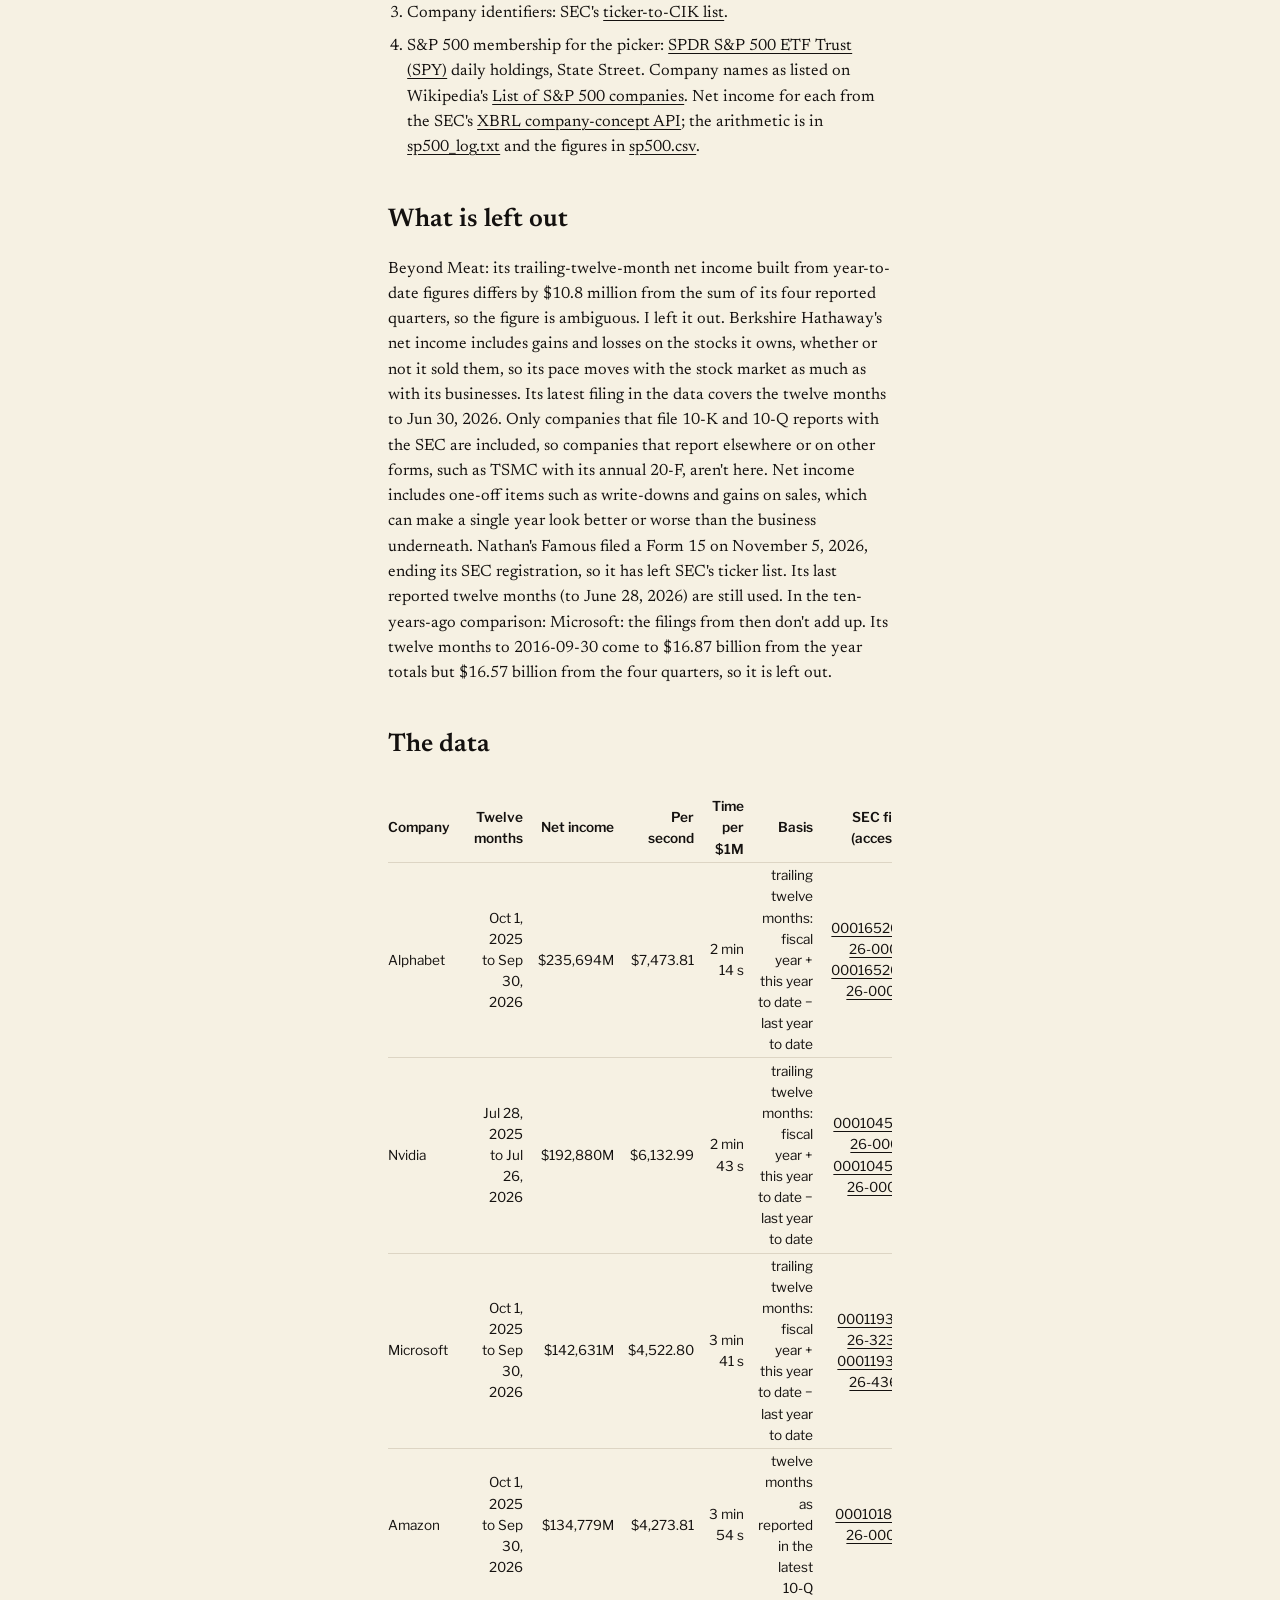
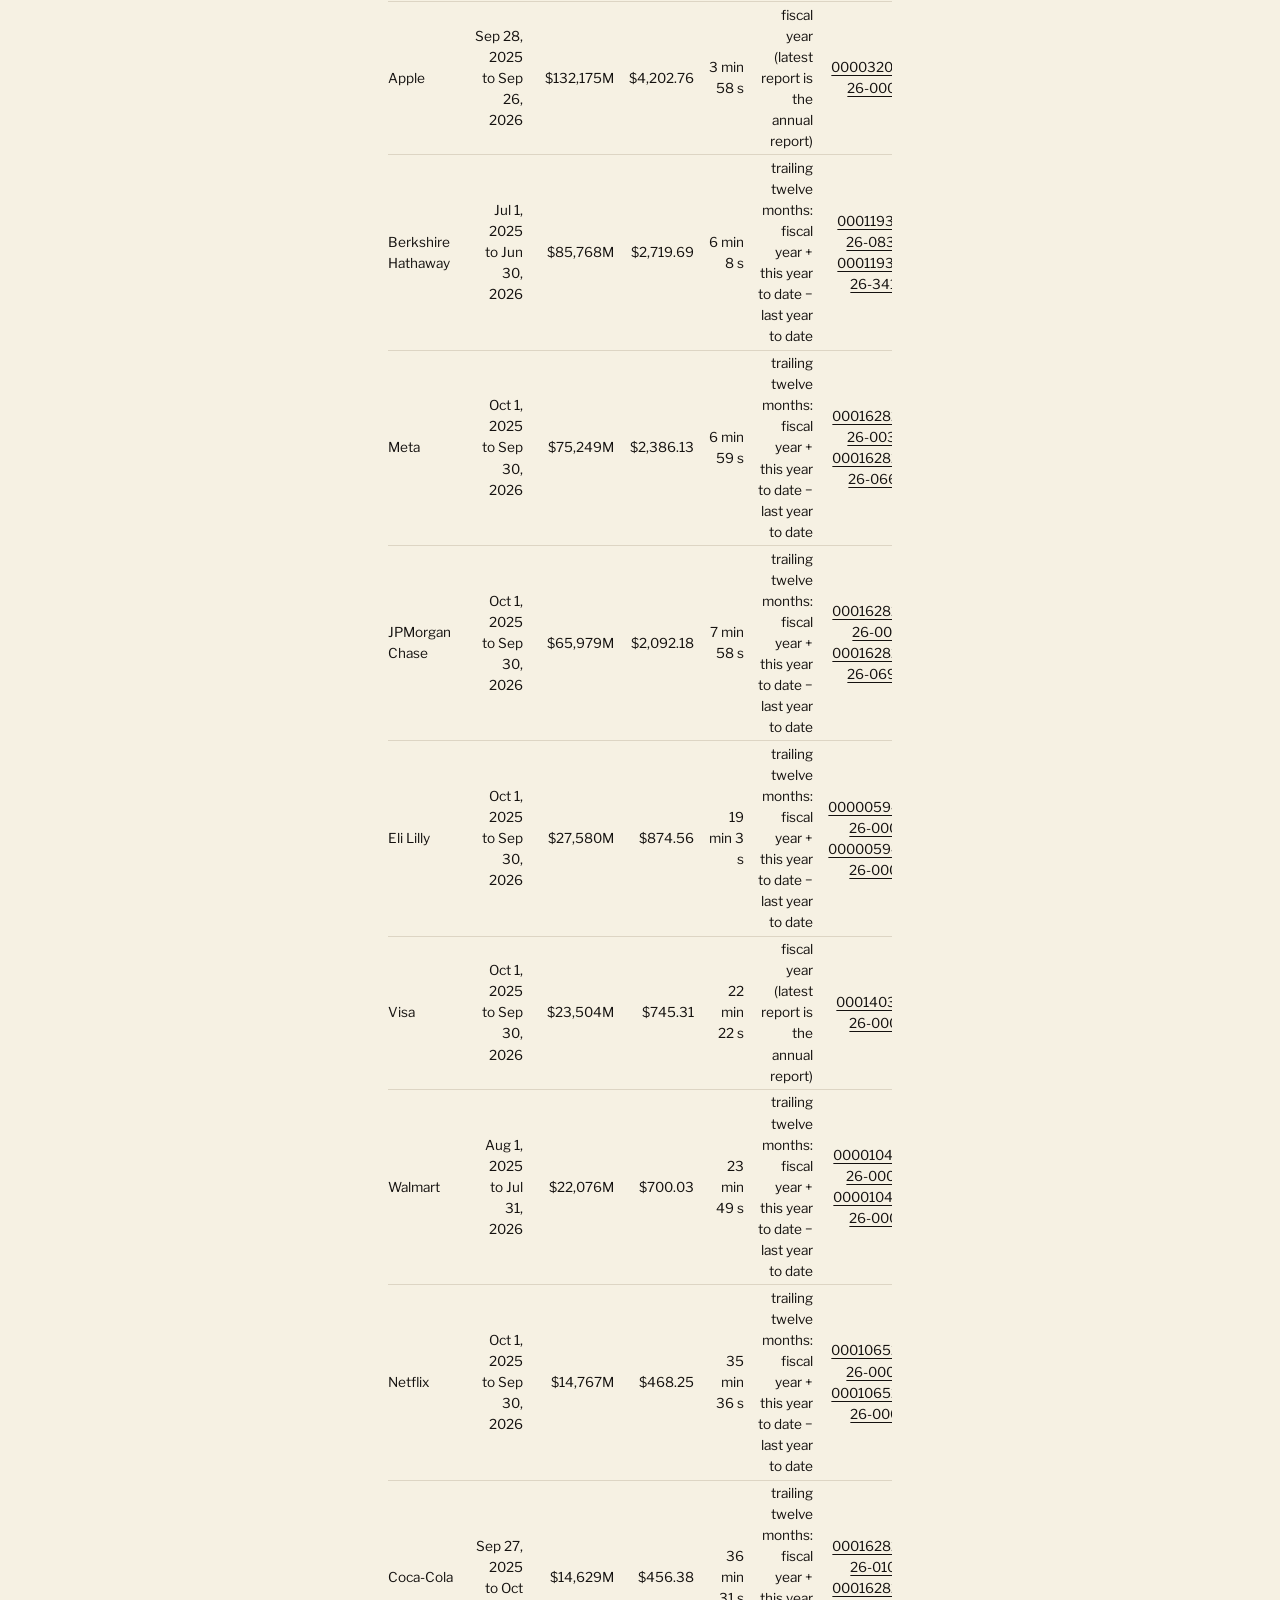
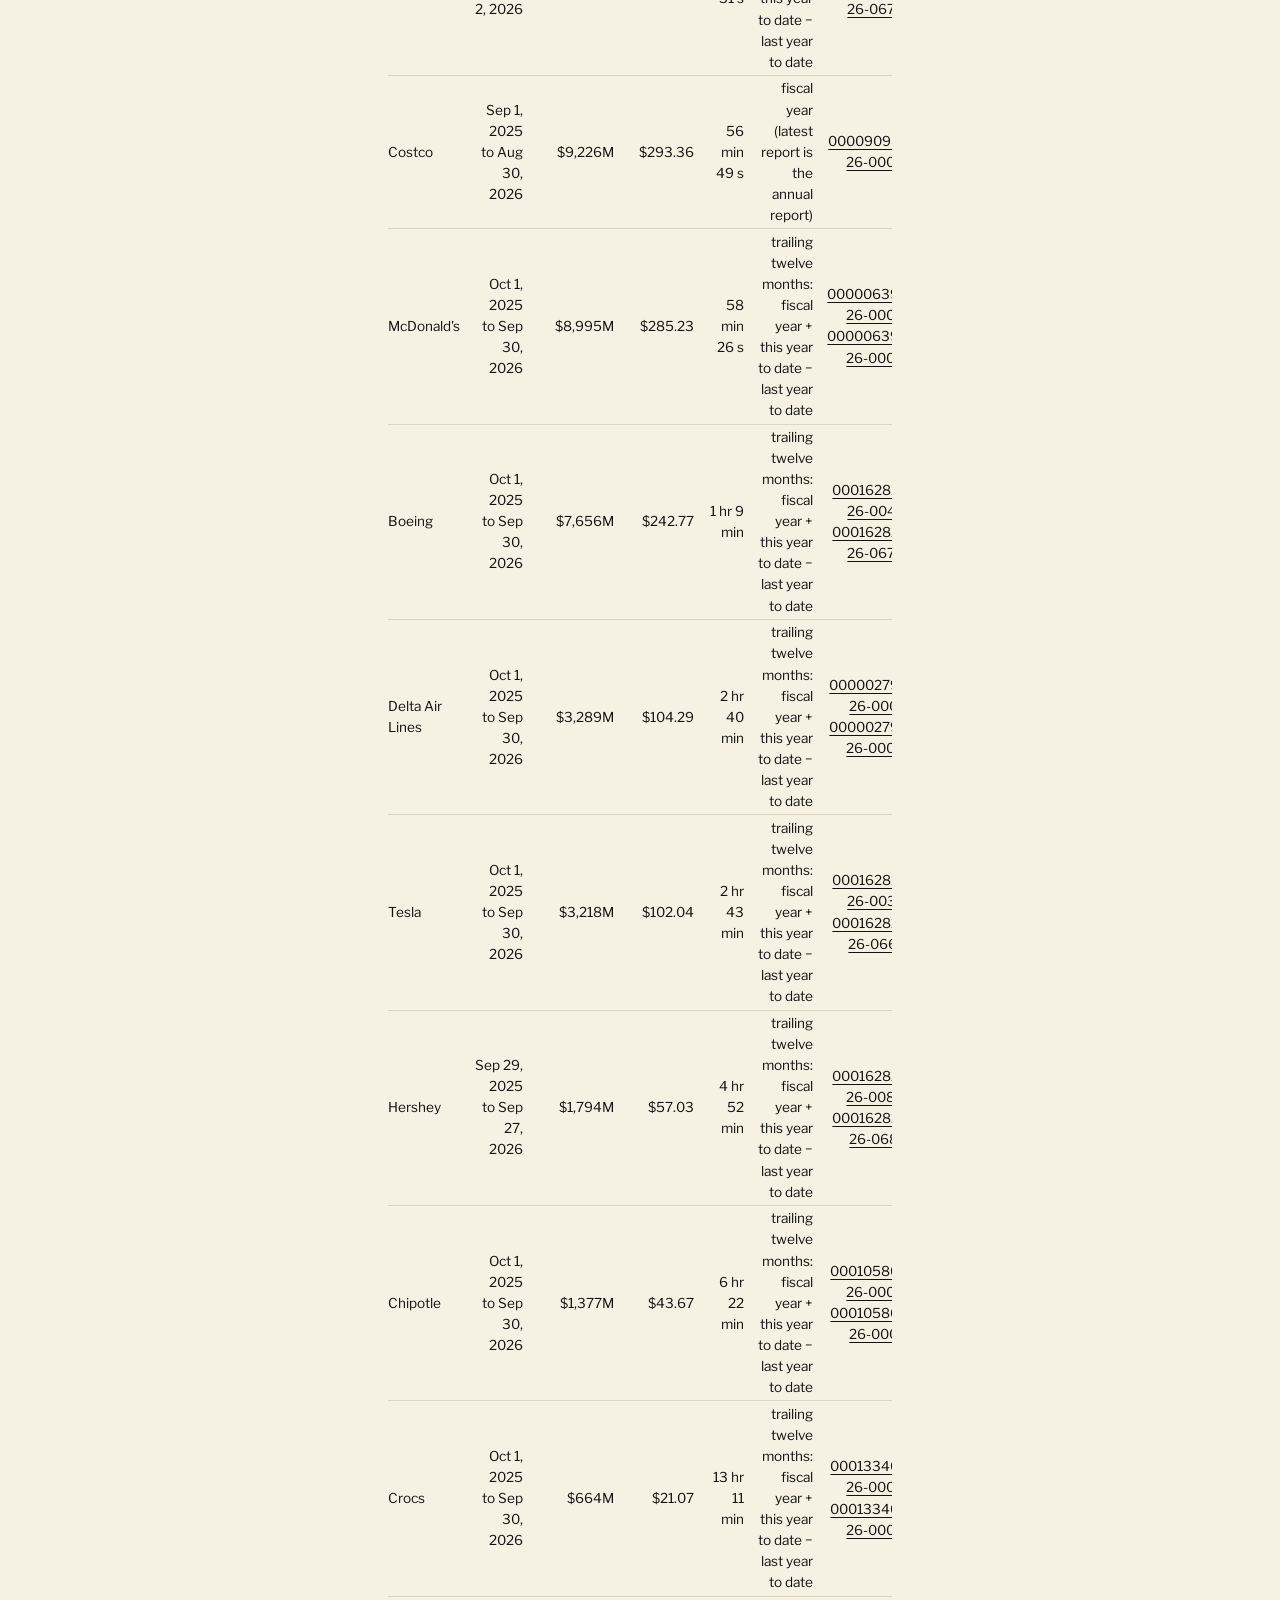
==== commit db0198fa: "Cradles: share link for the try-your-own picker The button shares (on phones) or copies a link with " ====
--- a/stories/cradles/index.html
+++ b/stories/cradles/index.html
@@ -30,6 +30,10 @@
     .pick .ends { display: flex; justify-content: space-between; font-size: 0.8rem; color: var(--ink-soft); }
     #pick-stage { display: block; width: 100%; height: 400px; }
     #pick-text { font-size: 1.15rem; min-height: 3.2em; }
+    .pick .share { font-family: var(--label); font-size: 0.95rem; margin-top: 0.25rem; }
+    #pick-share { font: 600 0.95rem var(--label); color: var(--paper); background: var(--brand); border: 0; border-radius: 0; padding: 0.55rem 0.9rem; cursor: pointer; }
+    #pick-share:focus-visible { outline: 2px solid var(--ink); outline-offset: 2px; }
+    #pick-share-note { color: var(--ink-soft); margin-left: 0.5rem; word-break: break-all; }
     @media (max-width: 640px) { .pick .controls { grid-template-columns: 1fr; } #pick-stage { height: 320px; } }
     #all { width: 100%; display: block; }
     .sound { position: absolute; right: 1rem; bottom: 1rem; font-family: var(--label); font-size: 0.85rem; background: none; border: 0; color: var(--ink-soft); cursor: pointer; pointer-events: auto; text-decoration: underline; text-underline-offset: 3px; }
@@ -87,6 +91,7 @@
     </div>
     <canvas id="pick-stage" role="img" aria-label="The chosen company's cradle"></canvas>
     <p id="pick-text" aria-live="polite"></p>
+    <p class="share"><button id="pick-share" type="button">Share this cradle</button> <span id="pick-share-note" aria-live="polite"></span></p>
   </section>
 
   <section class="method" id="method">
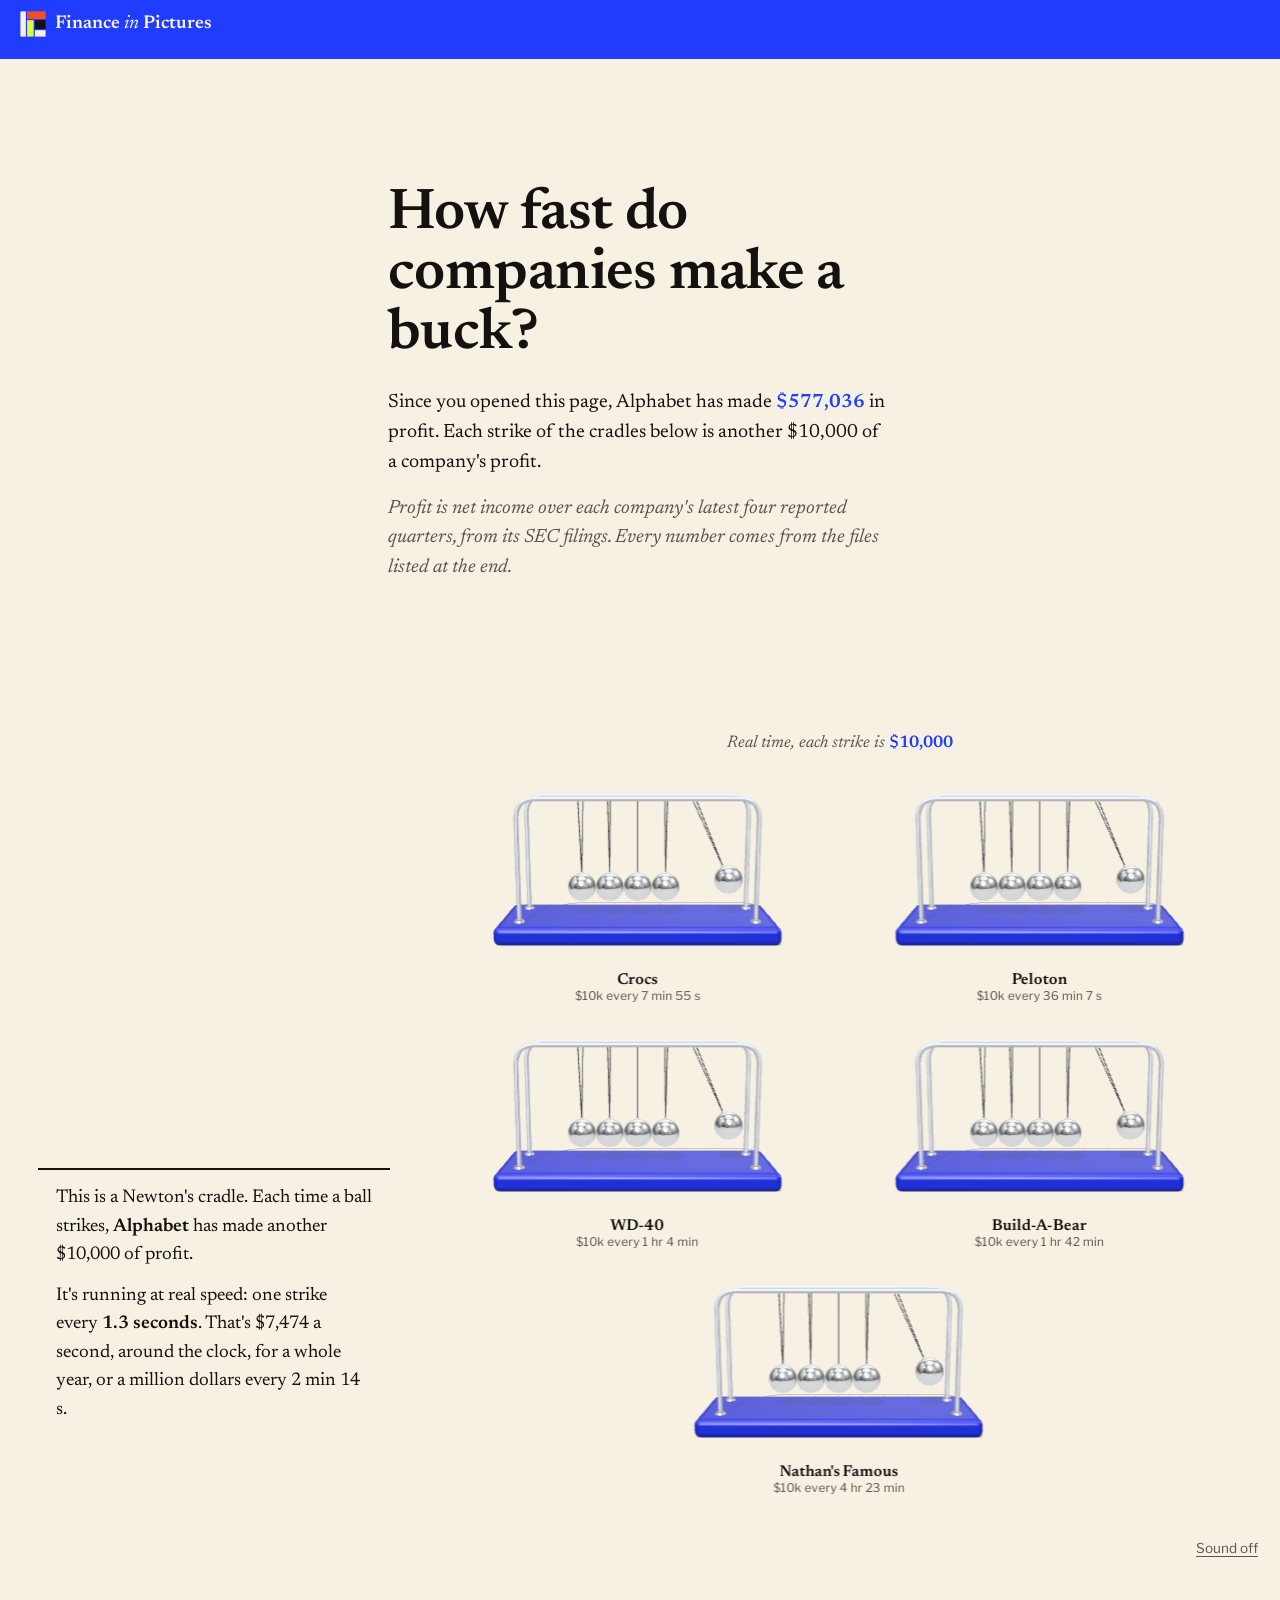
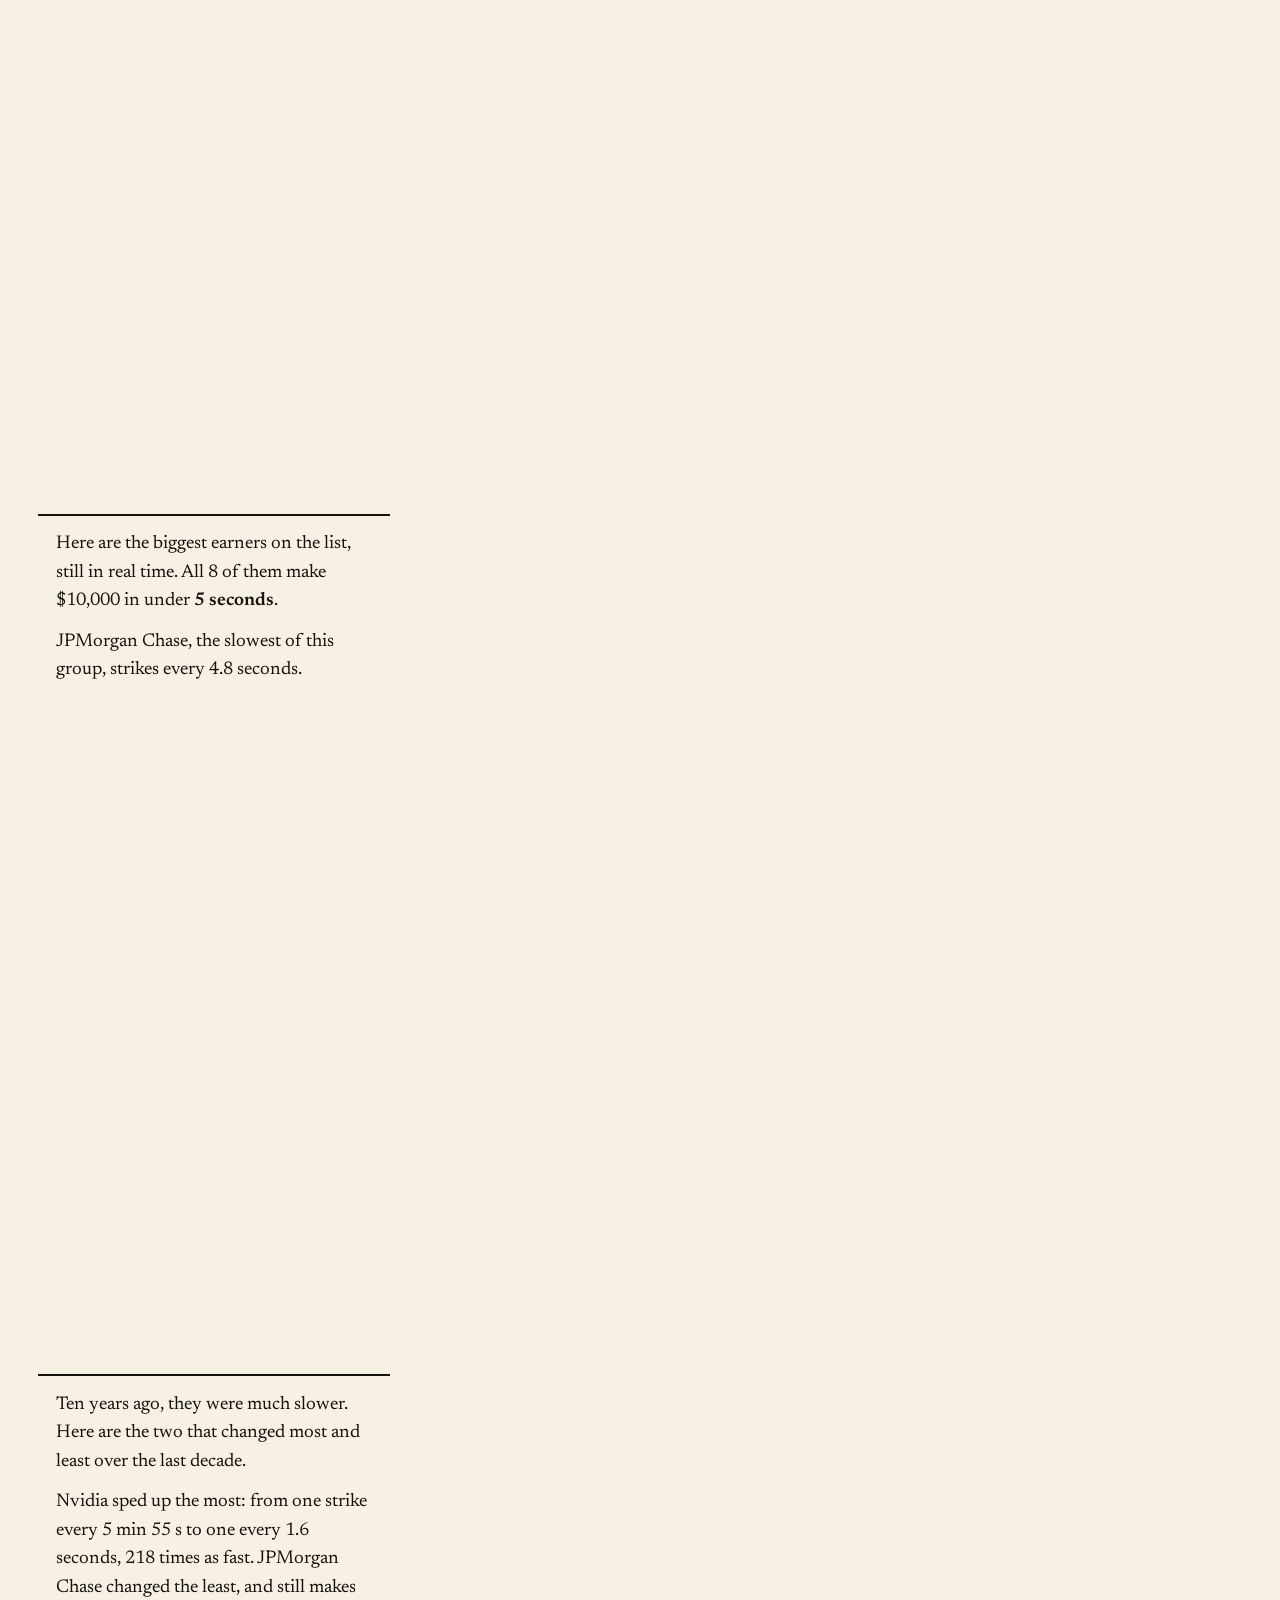
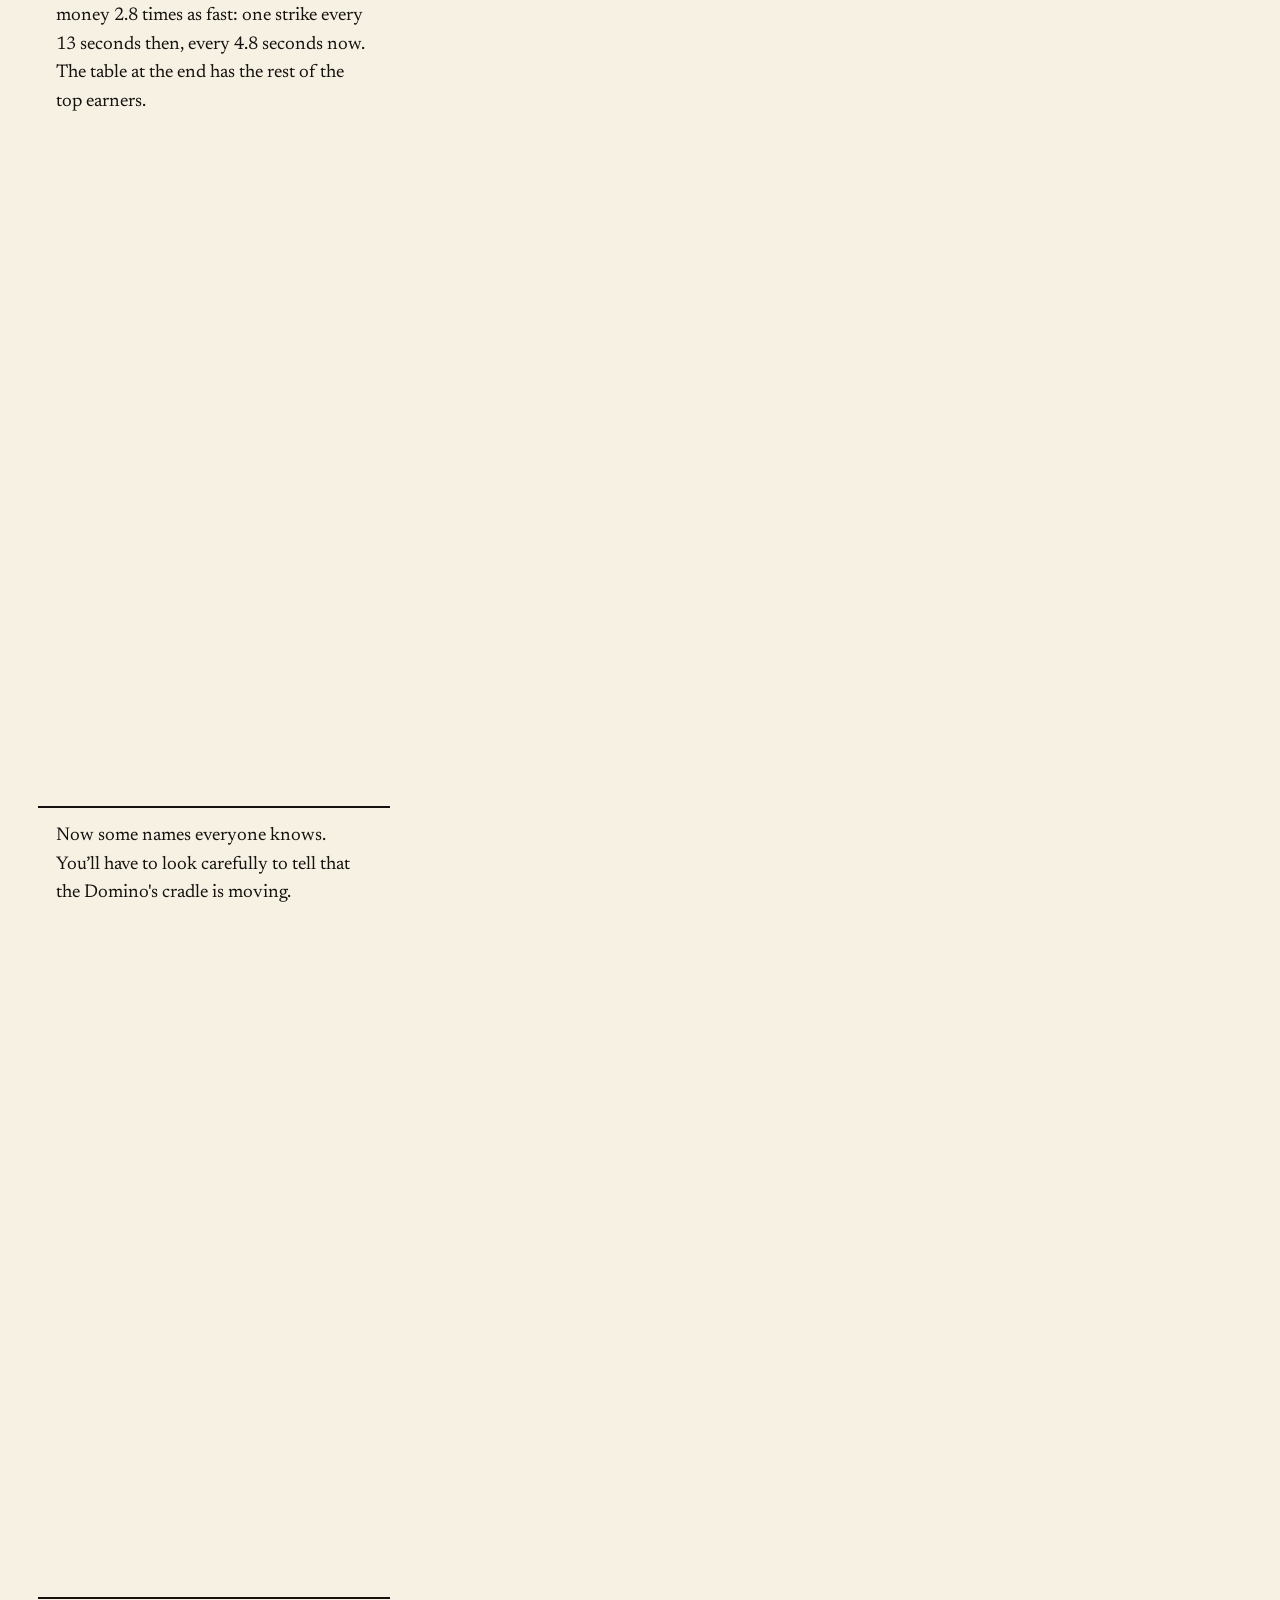
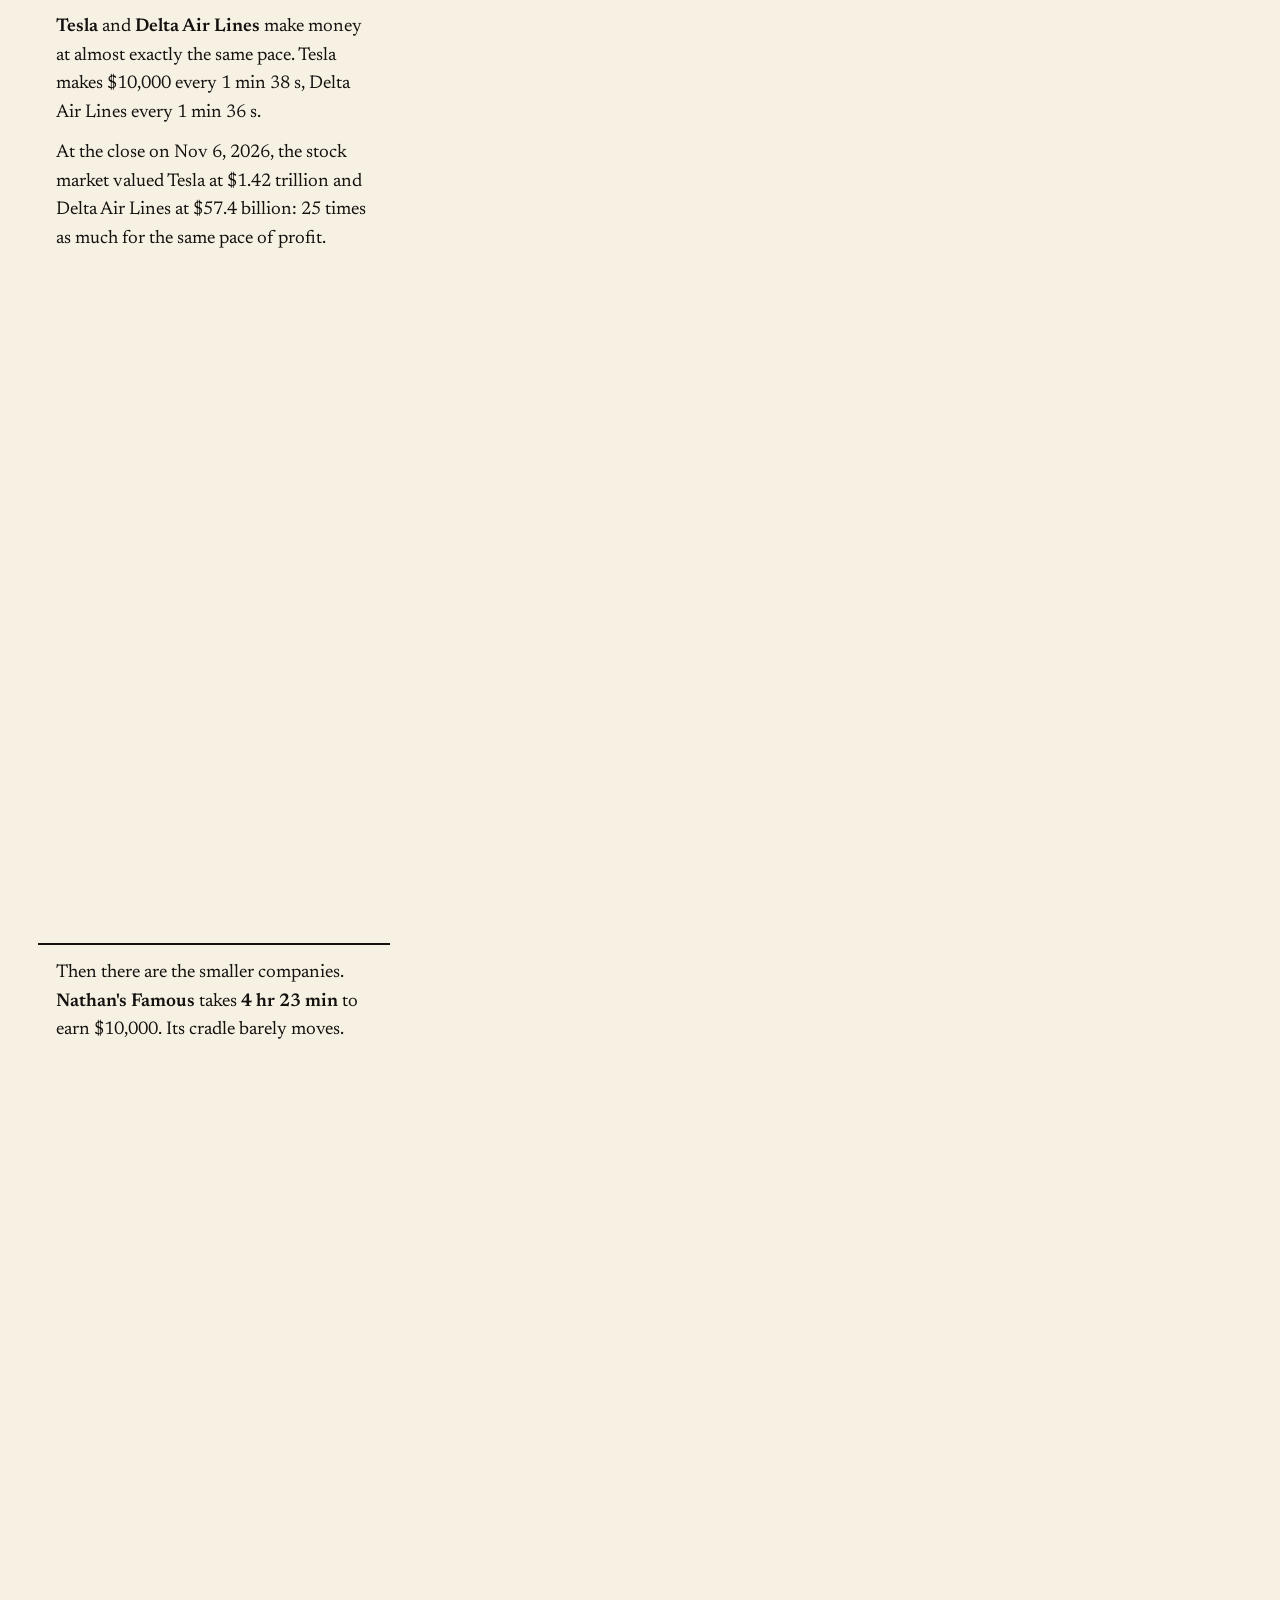
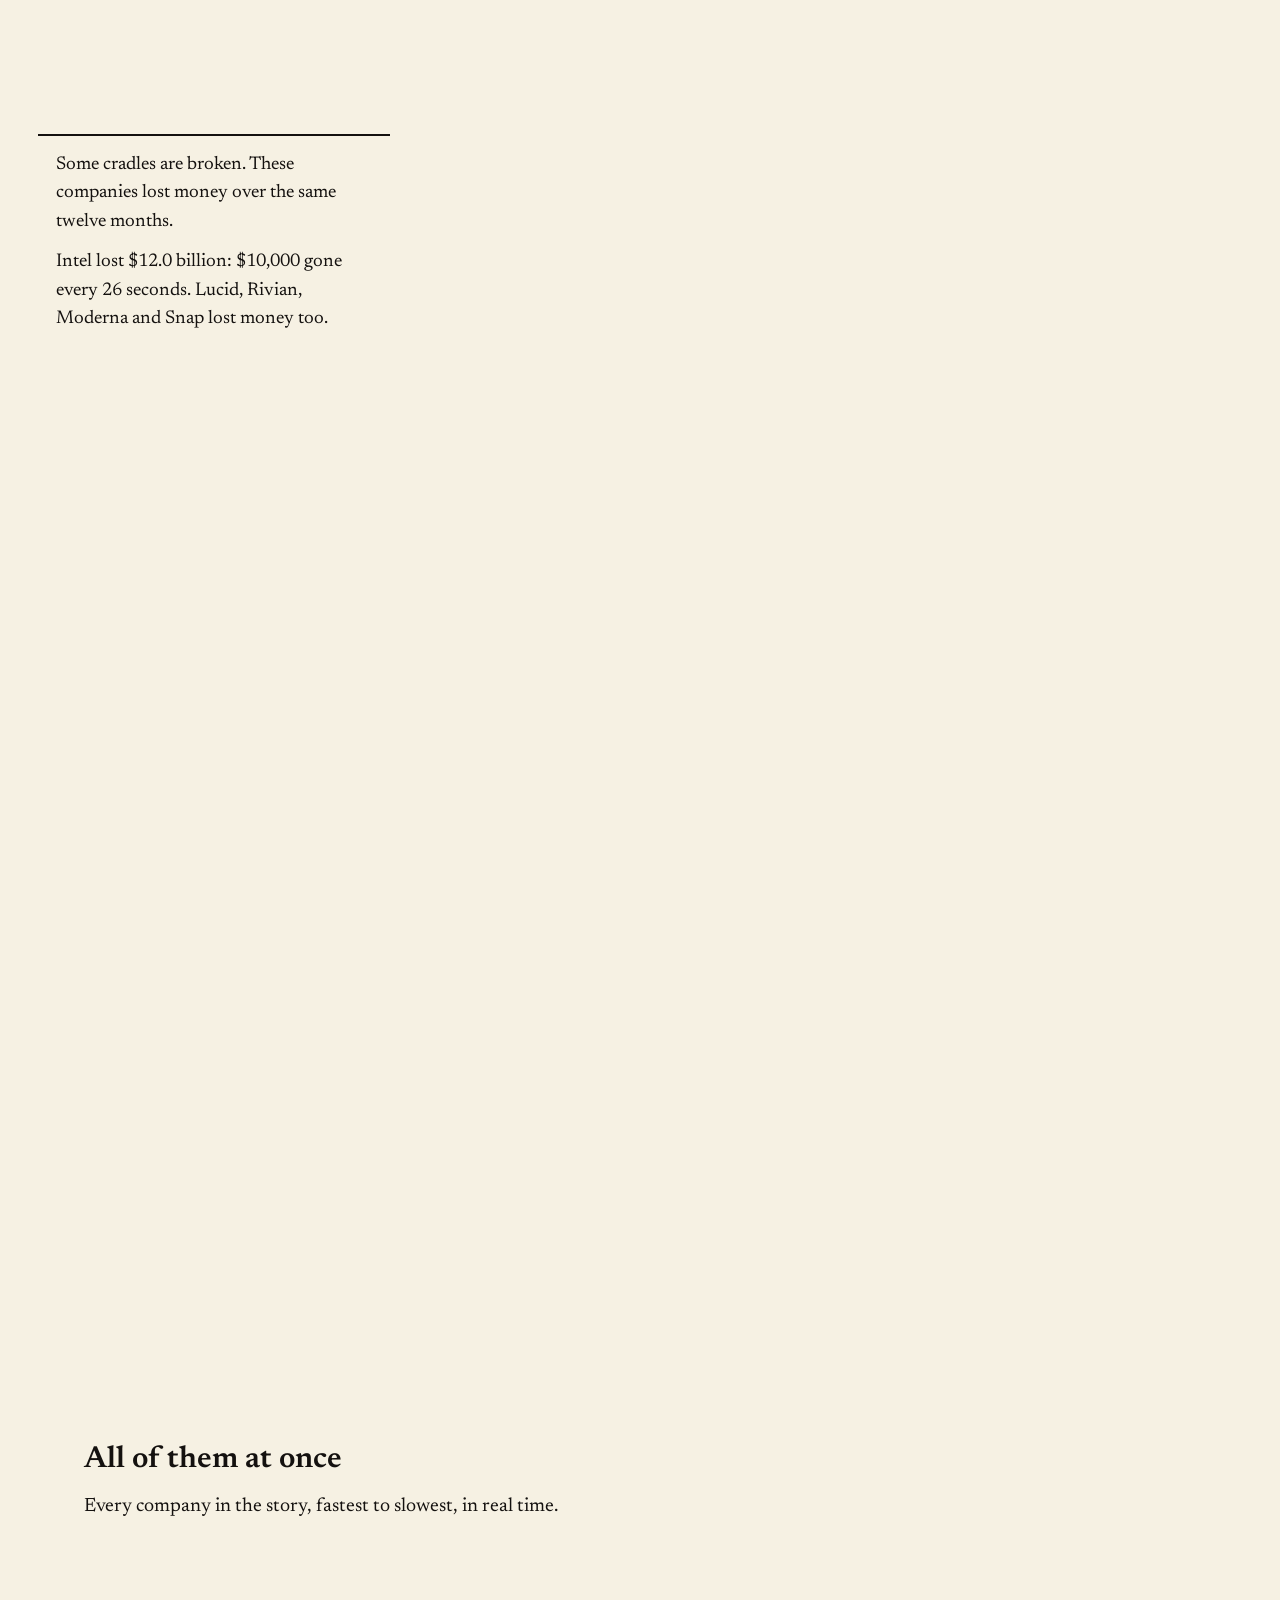
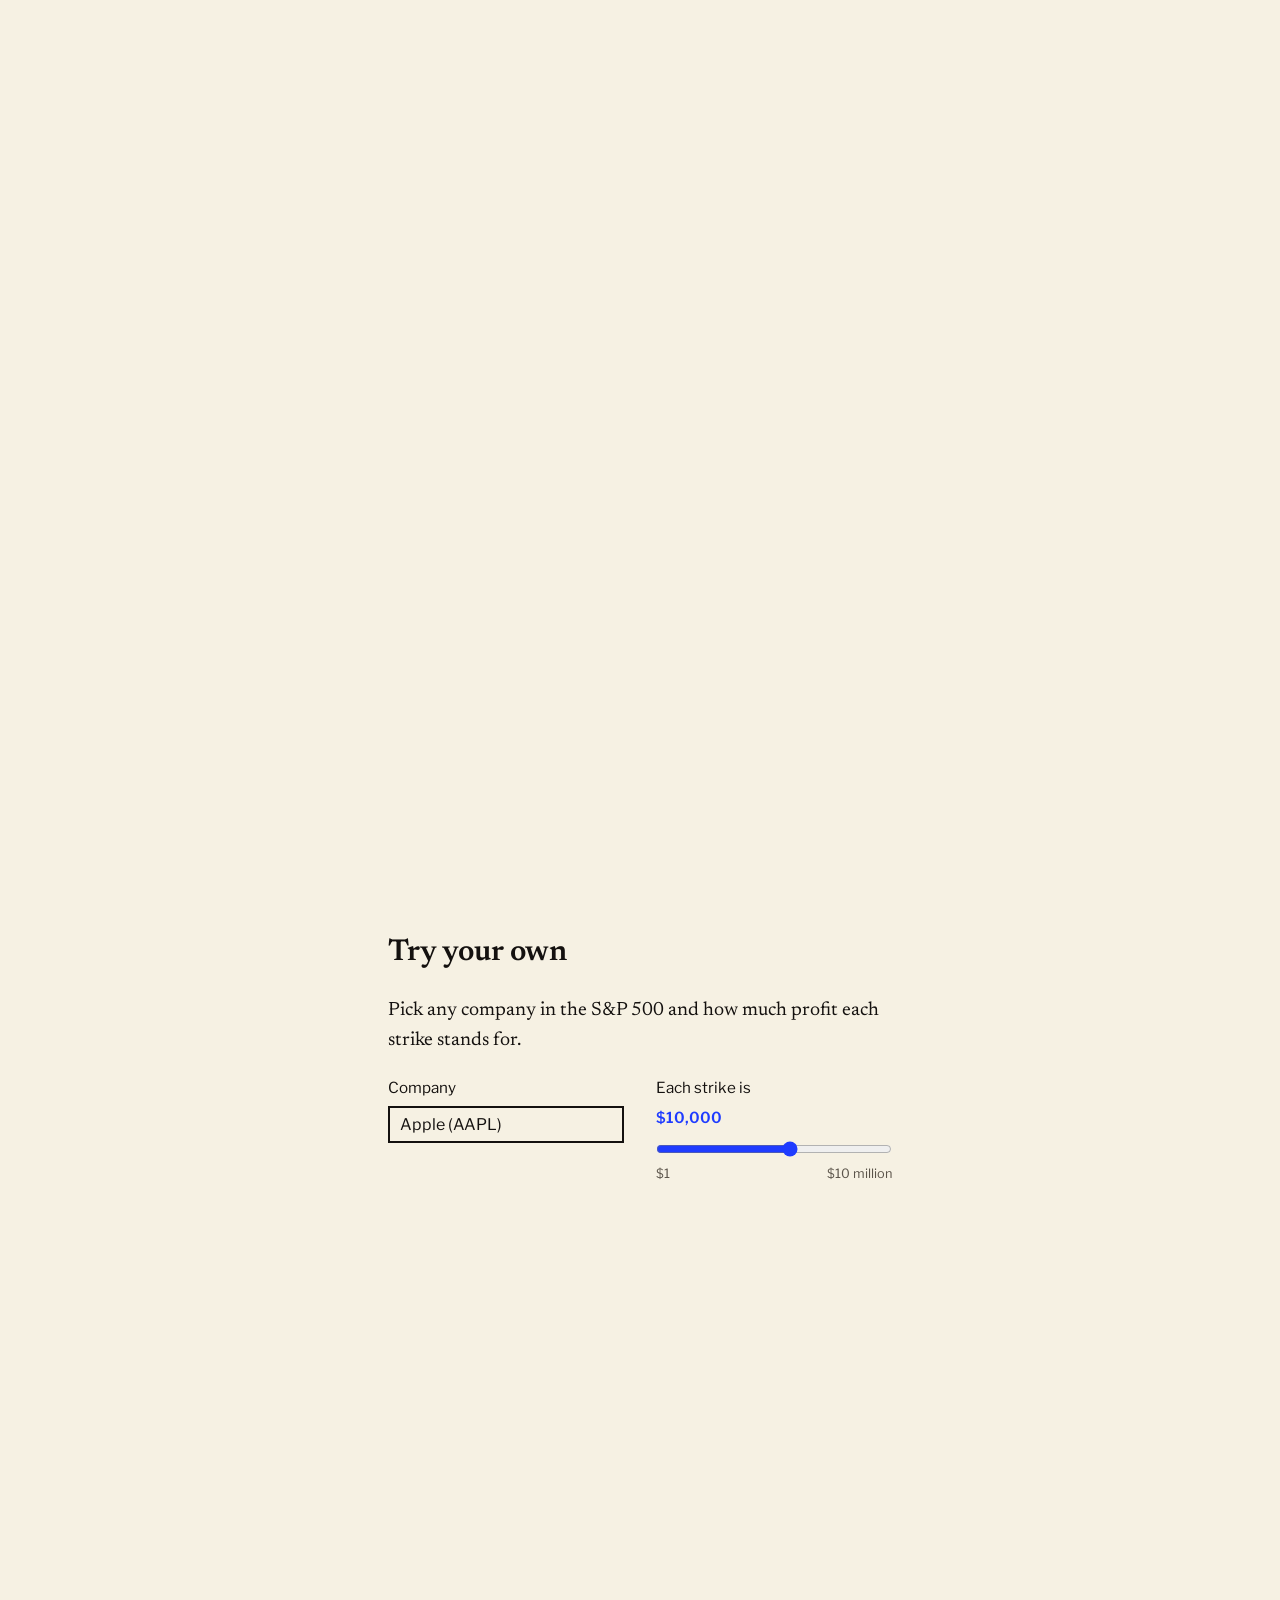
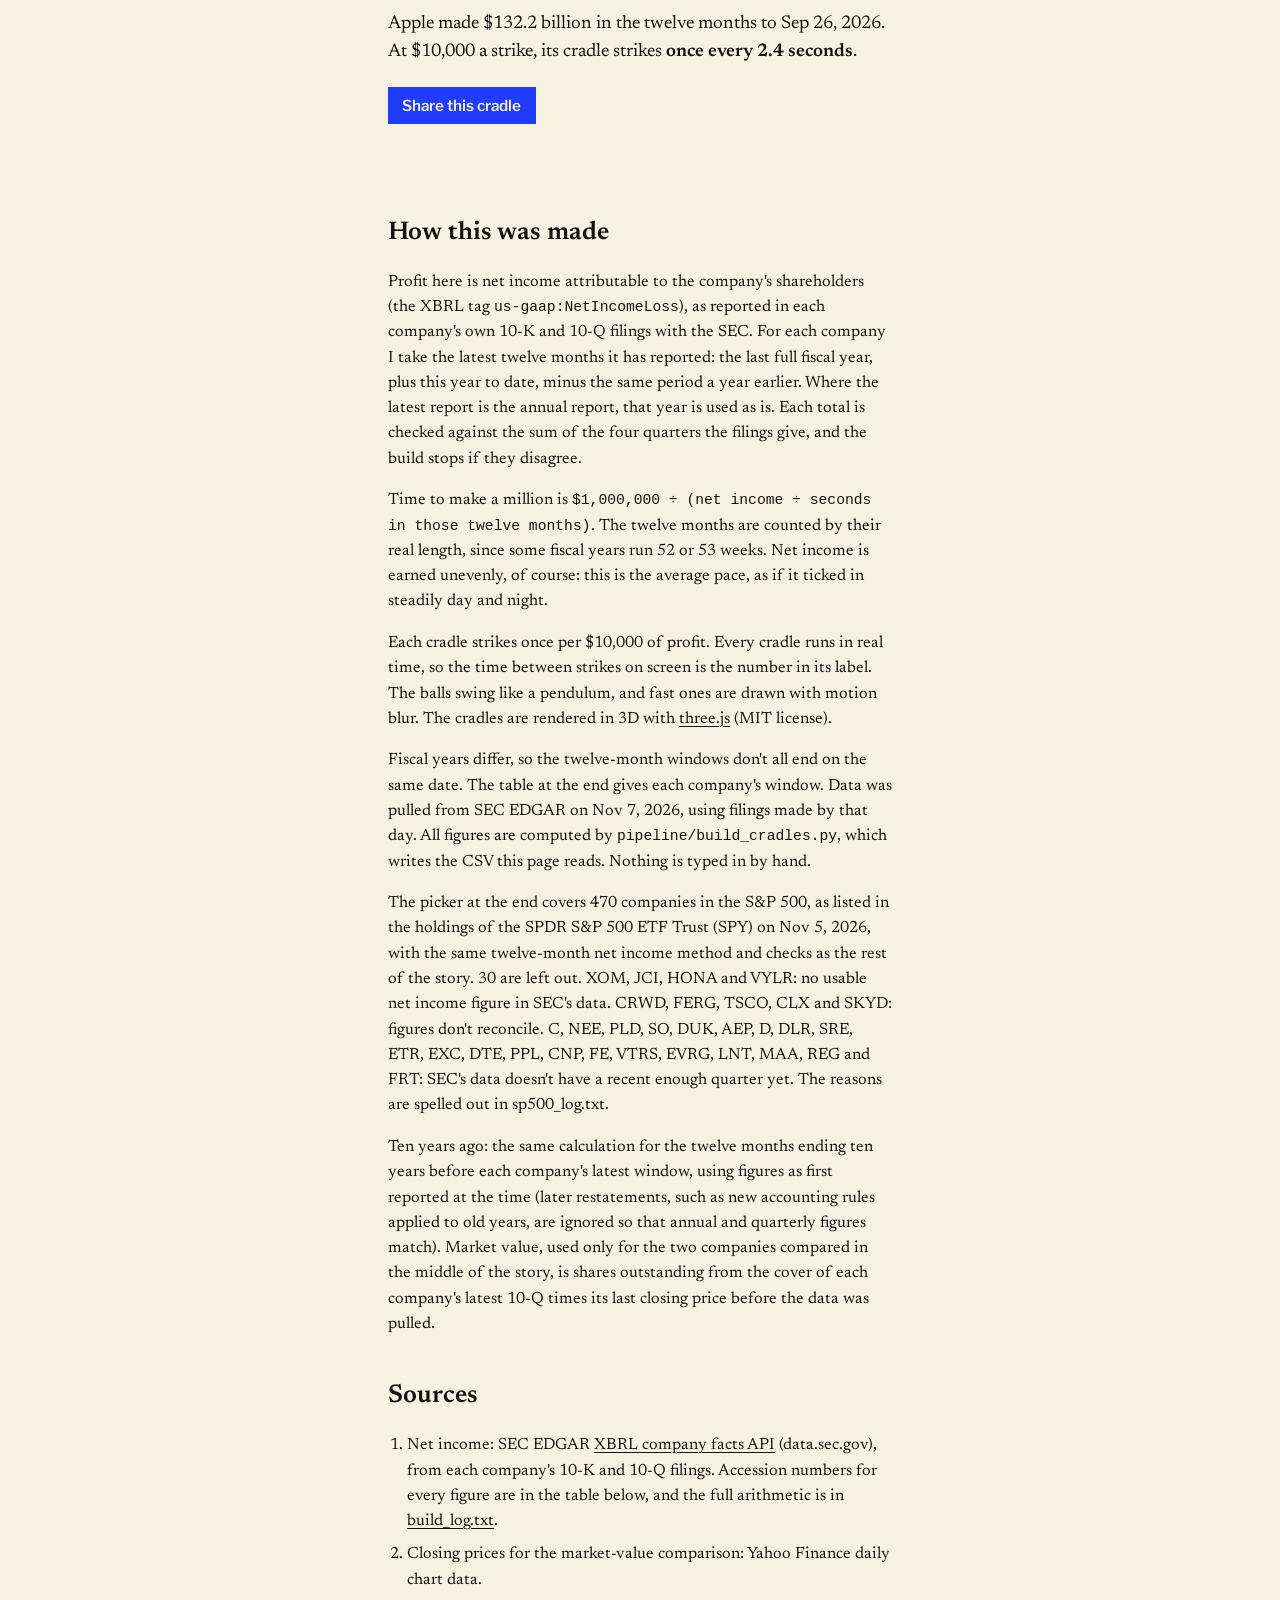
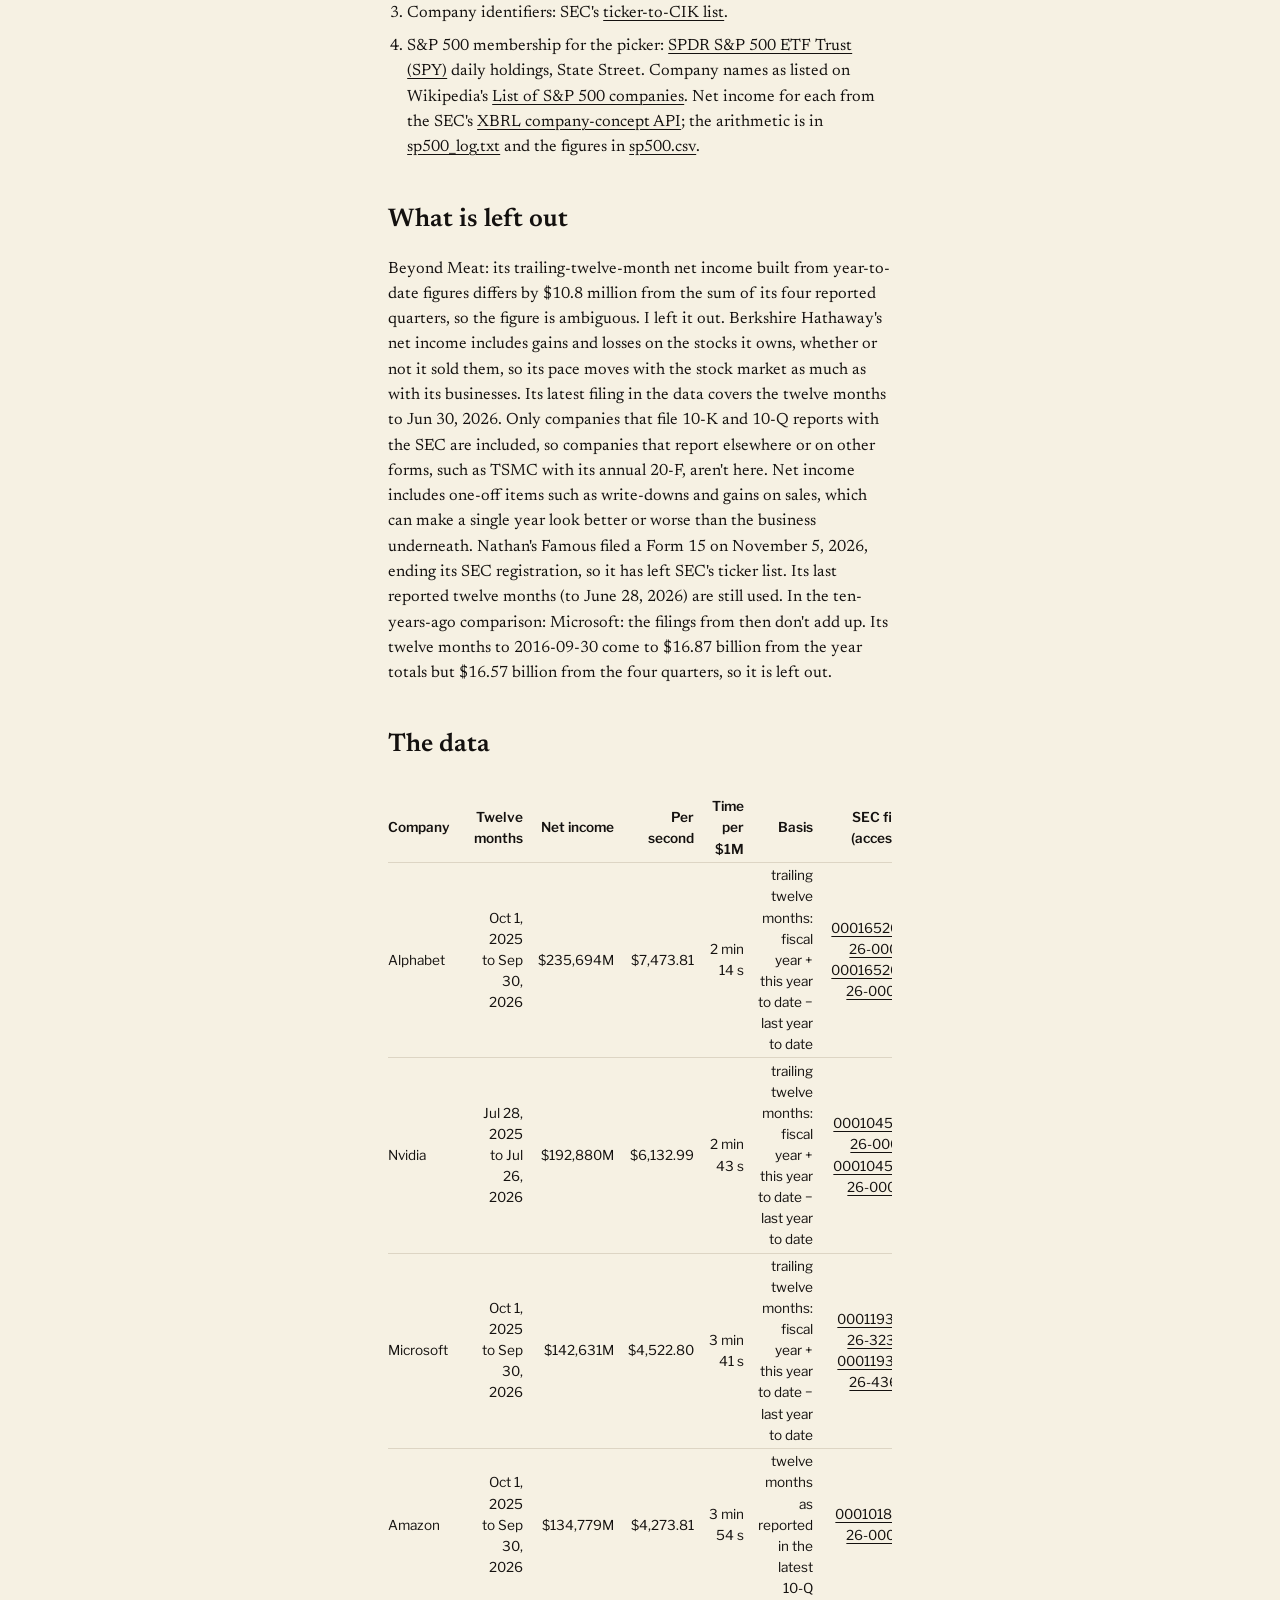
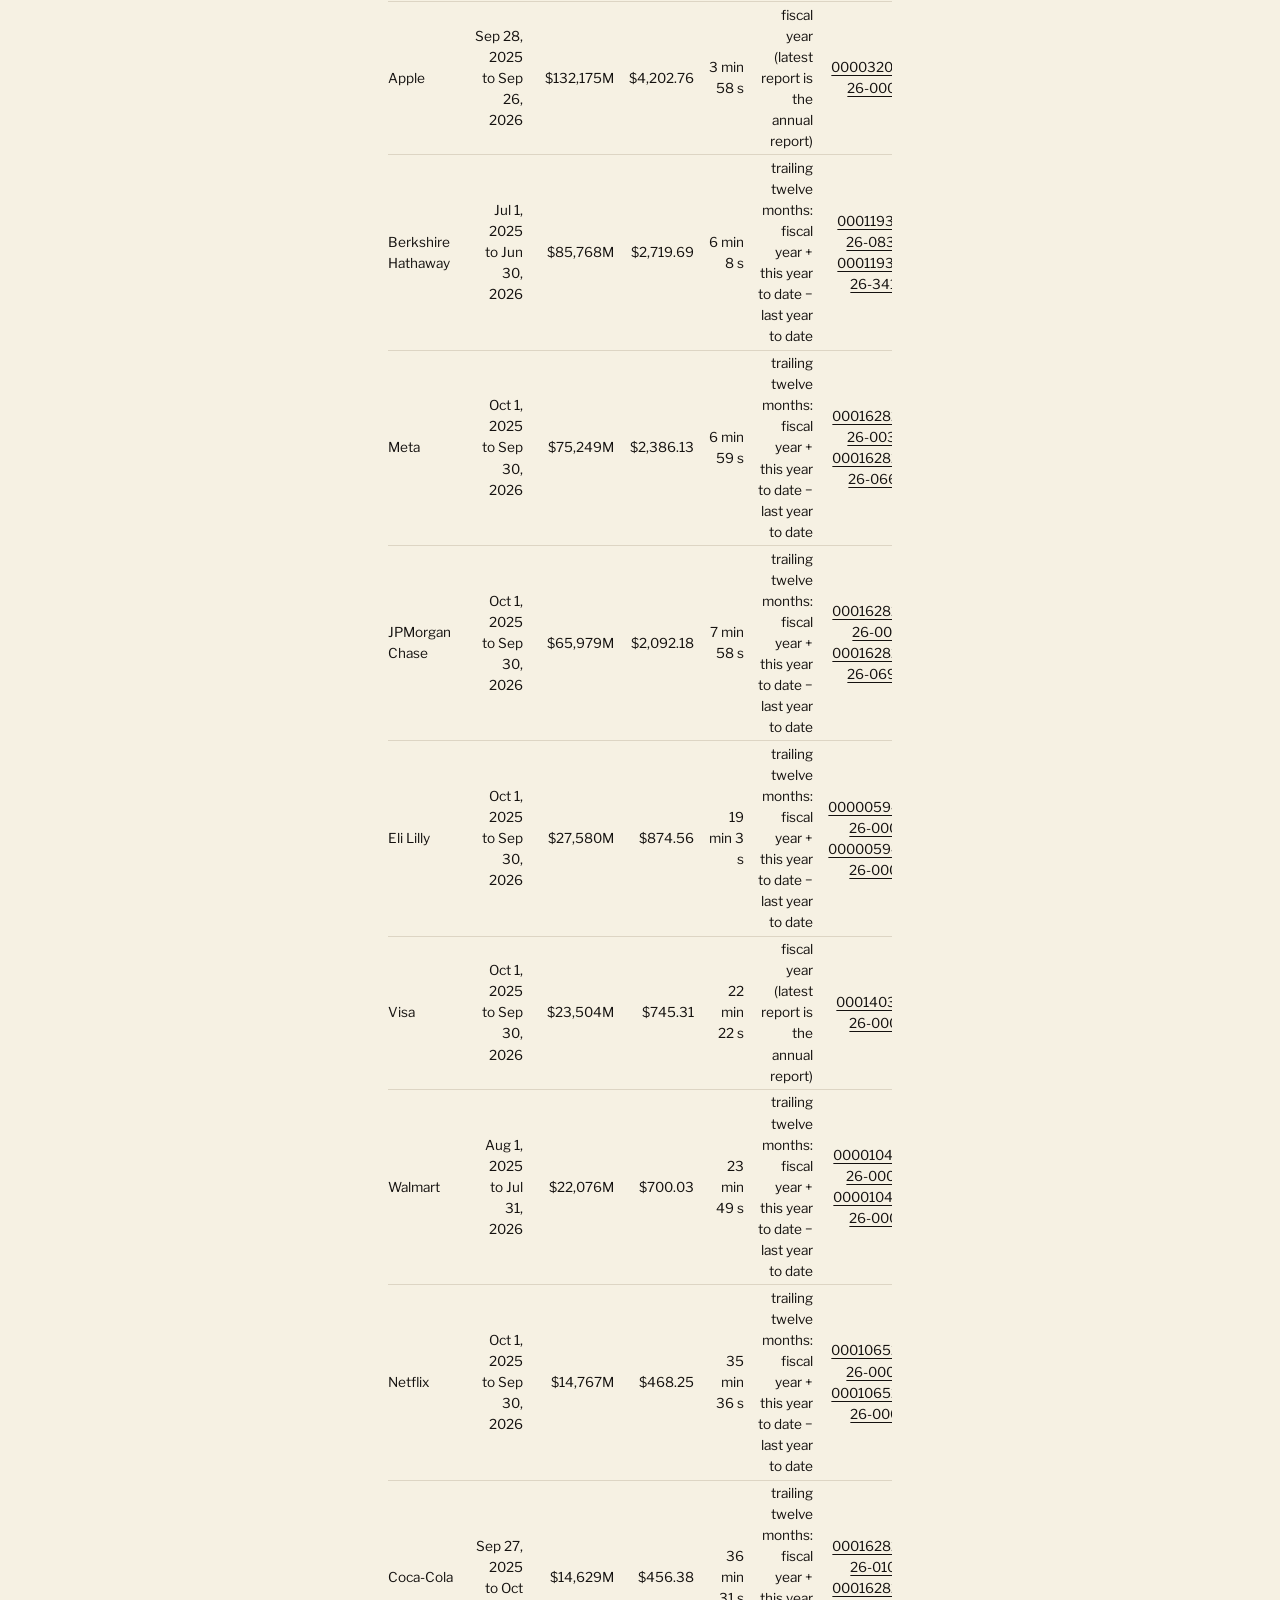
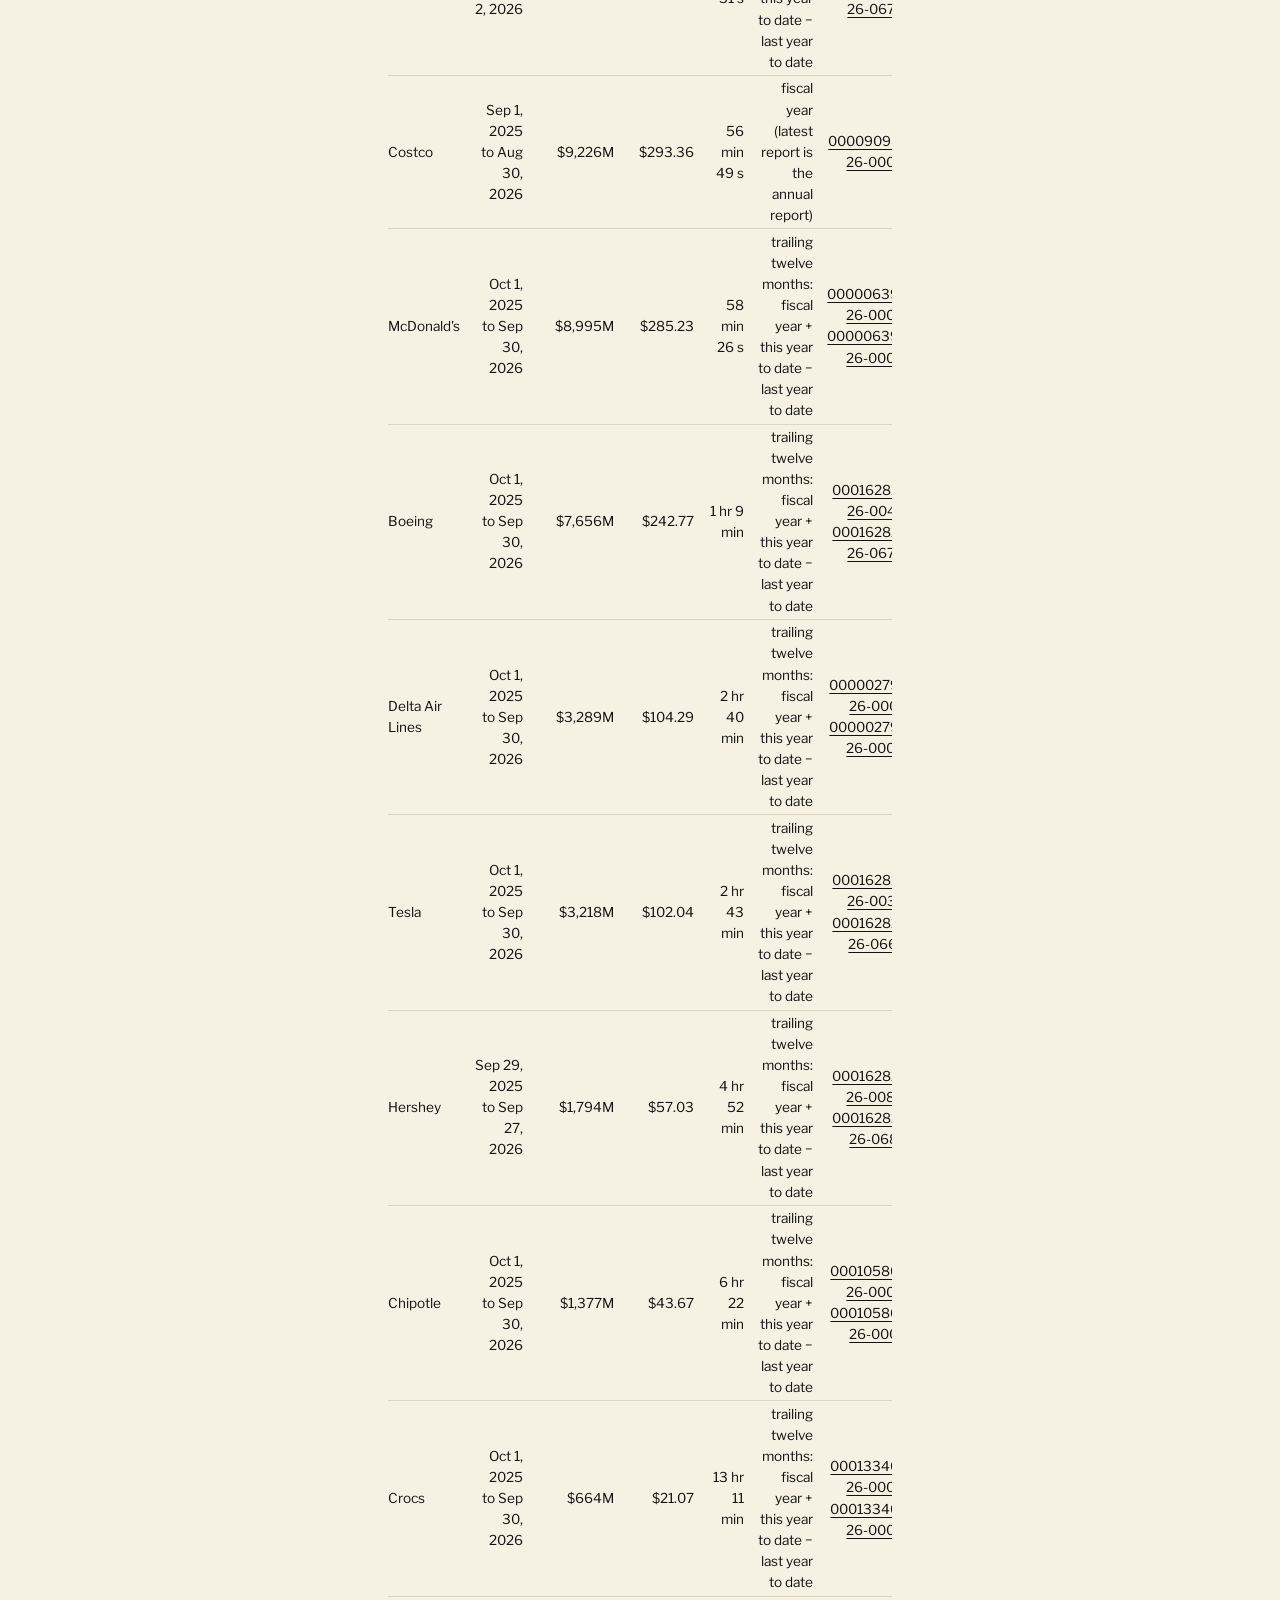
==== commit d42d97c7: "Cradles picker: work on phones - Share: use the share sheet wherever the browser has one, then the  " ====
--- a/stories/cradles/index.html
+++ b/stories/cradles/index.html
@@ -11,21 +11,27 @@
   <link rel="stylesheet" href="../../assets/css/site.css">
   <style>
     .scrolly .graphic { flex-direction: column; justify-content: flex-start; align-items: center; }
-    .scrolly .graphic canvas { width: 100%; height: 56vh; display: block; }
-    @media (min-width: 1000px) { .scrolly .graphic { justify-content: center; } .scrolly .graphic canvas { height: min(84vh, 760px); } }
+    .scrolly .graphic canvas { width: 100%; height: calc(var(--vh, 1vh) * 56); display: block; }
+    @media (min-width: 1000px) { .scrolly .graphic { justify-content: center; } .scrolly .graphic canvas { height: min(calc(var(--vh, 1vh) * 84), 760px); } }
     .clock { font-family: var(--serif); font-style: italic; font-size: 1.05rem; color: var(--ink-soft); min-height: 1.6em; margin: 0 0 0.2rem; text-align: center; width: 100%; }
     .clock b { font-style: normal; font-weight: 600; color: var(--brand); }
     .live { font-variant-numeric: tabular-nums; font-weight: 600; color: var(--brand); }
-    .explore { max-width: 72rem; margin: 6vh auto 0; padding: 0 1.25rem; }
+    .explore { max-width: 72rem; margin: calc(var(--vh, 1vh) * 6) auto 0; padding: 0 1.25rem; }
     .explore h2 { font-weight: 600; font-size: 1.9rem; margin: 0 0 0.5rem; max-width: var(--measure); }
     .explore > p { max-width: var(--measure); margin: 0 0 1rem; }
-    .pick { max-width: var(--measure); margin: 12vh auto 0; padding: 0 1.25rem; }
+    .pick { max-width: var(--measure); margin: calc(var(--vh, 1vh) * 12) auto 0; padding: 0 1.25rem; }
     .pick h2 { font-weight: 600; font-size: 1.9rem; margin: 0 0 0.5rem; }
     .pick .controls { display: grid; grid-template-columns: 1fr 1fr; gap: 1.25rem 2rem; margin: 1.25rem 0 0.5rem; font-family: var(--label); font-size: 0.95rem; }
     .pick label { display: flex; flex-direction: column; gap: 0.4rem; }
     .pick label b { color: var(--brand); font-weight: 700; }
-    .pick input[list] { font: 500 1.05rem var(--label); padding: 0.45rem 0.6rem; border: 2px solid var(--ink); background: var(--paper); color: var(--ink); border-radius: 0; }
-    .pick input[list]:focus { outline: none; border-color: var(--brand); }
+    .pick .combo { position: relative; display: block; }
+    .pick #pick-list { position: absolute; z-index: 5; left: 0; right: 0; top: 100%; margin: 0; padding: 0; list-style: none; background: var(--paper); border: 2px solid var(--ink); border-top: 0; max-height: 17rem; overflow-y: auto; }
+    .pick #pick-list li { padding: 0.55rem 0.6rem; cursor: pointer; font-size: 1rem; }
+    .pick #pick-list li span { color: var(--ink-soft); margin-left: 0.4rem; font-size: 0.85rem; }
+    .pick #pick-list li[aria-selected="true"], .pick #pick-list li:hover { background: var(--brand); color: var(--paper); }
+    .pick #pick-list li[aria-selected="true"] span, .pick #pick-list li:hover span { color: var(--paper); }
+    .pick #pick-co { width: 100%; box-sizing: border-box; font: 500 16px var(--label); padding: 0.45rem 0.6rem; border: 2px solid var(--ink); background: var(--paper); color: var(--ink); border-radius: 0; }
+    .pick #pick-co:focus { outline: none; border-color: var(--brand); }
     .pick input[type=range] { width: 100%; accent-color: var(--brand); margin: 0.35rem 0 0; }
     .pick .ends { display: flex; justify-content: space-between; font-size: 0.8rem; color: var(--ink-soft); }
     #pick-stage { display: block; width: 100%; height: 400px; }
@@ -81,8 +87,10 @@
     <p>Pick any company in the S&amp;P 500 and how much profit each strike stands for.</p>
     <div class="controls">
       <label>Company
-        <input id="pick-co" list="pick-list" autocomplete="off" spellcheck="false" placeholder="Type a name or ticker">
-        <datalist id="pick-list"></datalist>
+        <span class="combo">
+          <input id="pick-co" type="text" role="combobox" aria-autocomplete="list" aria-expanded="false" aria-controls="pick-list" autocomplete="off" autocorrect="off" autocapitalize="off" spellcheck="false" enterkeyhint="done" placeholder="Type a name or ticker">
+          <ul id="pick-list" role="listbox" hidden></ul>
+        </span>
       </label>
       <label>Each strike is <b id="pick-amt-out">…</b>
         <input id="pick-amt" type="range" min="0" max="21" step="1" value="9" aria-describedby="pick-amt-out">
--- a/assets/css/site.css
+++ b/assets/css/site.css
@@ -38,26 +38,26 @@
 .masthead a::before { content: ""; width: 1.6rem; height: 1.6rem; background: url("../img/logo-mark.svg") center / contain no-repeat; }
 .masthead i { font-weight: 400; }
 
-.lede { max-width: var(--measure); margin: 14vh auto 10vh; padding: 0 1.25rem; }
+.lede { max-width: var(--measure); margin: calc(var(--vh, 1vh) * 14) auto calc(var(--vh, 1vh) * 10); padding: 0 1.25rem; }
 .lede h1 { font-weight: 600; font-size: clamp(2.3rem, 6vw, 3.6rem); line-height: 1.04; letter-spacing: -0.01em; margin: 0 0 1.5rem; }
 .lede p { margin: 0 0 1rem; }
 .byline { font-style: italic; color: var(--ink-soft); }
 
 /* Scrollytelling: a sticky graphic with prose steps scrolling over it. */
 .scrolly { position: relative; }
-.scrolly .graphic { margin: 0; position: sticky; top: 0; height: 100vh; width: 100%; display: flex; align-items: flex-start; justify-content: center; padding: 3vh 2vw 0; }
-.scrolly .graphic svg { width: 100%; height: 56vh; overflow: visible; }
-.scrolly .steps { position: relative; margin-top: -100vh; padding-bottom: 40vh; pointer-events: none; }
-.step { max-width: 90vw; margin: 0 auto 75vh; padding: 0.9rem 1.1rem; background: rgba(246, 241, 227, 0.95); border-top: 2px solid var(--ink); pointer-events: auto; font-size: 1.08rem; }
-.step:first-child { margin-top: 72vh; }
+.scrolly .graphic { margin: 0; position: sticky; top: 0; height: calc(var(--vh, 1vh) * 100); width: 100%; display: flex; align-items: flex-start; justify-content: center; padding: calc(var(--vh, 1vh) * 3) 2vw 0; }
+.scrolly .graphic svg { width: 100%; height: calc(var(--vh, 1vh) * 56); overflow: visible; }
+.scrolly .steps { position: relative; margin-top: calc(var(--vh, 1vh) * -100); padding-bottom: calc(var(--vh, 1vh) * 40); pointer-events: none; }
+.step { max-width: 90vw; margin: 0 auto calc(var(--vh, 1vh) * 75); padding: 0.9rem 1.1rem; background: rgba(246, 241, 227, 0.95); border-top: 2px solid var(--ink); pointer-events: auto; font-size: 1.08rem; }
+.step:first-child { margin-top: calc(var(--vh, 1vh) * 72); }
 .step p { margin: 0; }
 .step p + p { margin-top: 0.75rem; }
 @media (min-width: 1000px) {
   /* Wide screens: prose in a left column, the graphic beside it, never under it. */
   .scrolly .graphic { align-items: center; padding: 0 3vw 0 calc(3vw + 25rem); }
-  .scrolly .graphic svg { height: min(84vh, 720px); }
-  .step { width: 22rem; margin: 0 0 75vh 3vw; font-size: 1.15rem; }
-  .step:first-child { margin-top: 55vh; }
+  .scrolly .graphic svg { height: min(calc(var(--vh, 1vh) * 84), 720px); }
+  .step { width: 22rem; margin: 0 0 calc(var(--vh, 1vh) * 75) 3vw; font-size: 1.15rem; }
+  .step:first-child { margin-top: calc(var(--vh, 1vh) * 55); }
 }
 
 /* Chart text: one quiet sans for anything that sits on the marks. */
@@ -71,7 +71,7 @@
 .tooltip { position: fixed; pointer-events: none; font-family: var(--label); font-size: 13px; background: var(--ink); color: var(--paper); padding: 0.35rem 0.55rem; opacity: 0; transition: opacity 120ms; }
 
 /* Method and sources: plain running text, footnote style. No boxes. */
-.method { max-width: var(--measure); margin: 10vh auto 12vh; padding: 0 1.25rem; font-size: 1.02rem; }
+.method { max-width: var(--measure); margin: calc(var(--vh, 1vh) * 10) auto calc(var(--vh, 1vh) * 12); padding: 0 1.25rem; font-size: 1.02rem; }
 .method h2 { font-weight: 600; font-size: 1.6rem; margin: 2.5rem 0 0.75rem; }
 .method ol, .method ul { padding-left: 1.2rem; }
 .method li { margin-bottom: 0.5rem; }
@@ -81,9 +81,9 @@
 .method th:first-child, .method td:first-child { text-align: left; }
 
 /* Home page index of stories */
-.index { max-width: 40rem; margin: 6vh auto 12vh; padding: 0 1.25rem; }
+.index { max-width: 40rem; margin: calc(var(--vh, 1vh) * 6) auto calc(var(--vh, 1vh) * 12); padding: 0 1.25rem; }
 /* Home page band: the full-colour wordmark, cream on cobalt. */
-.brand-band { background: var(--brand); color: var(--paper); padding: 9vh 1.25rem 8vh; }
+.brand-band { background: var(--brand); color: var(--paper); padding: calc(var(--vh, 1vh) * 9) 1.25rem calc(var(--vh, 1vh) * 8); }
 .brand-band h1 { max-width: 40rem; margin: 0 auto; font-weight: 600; font-size: clamp(1.6rem, 7vw, 3.4rem); white-space: nowrap; line-height: 1.05; display: flex; align-items: center; gap: 1rem; }
 .brand-band h1 img { width: 1.15em; height: 1.15em; flex: none; }
 .brand-band h1 i { font-weight: 400; }
